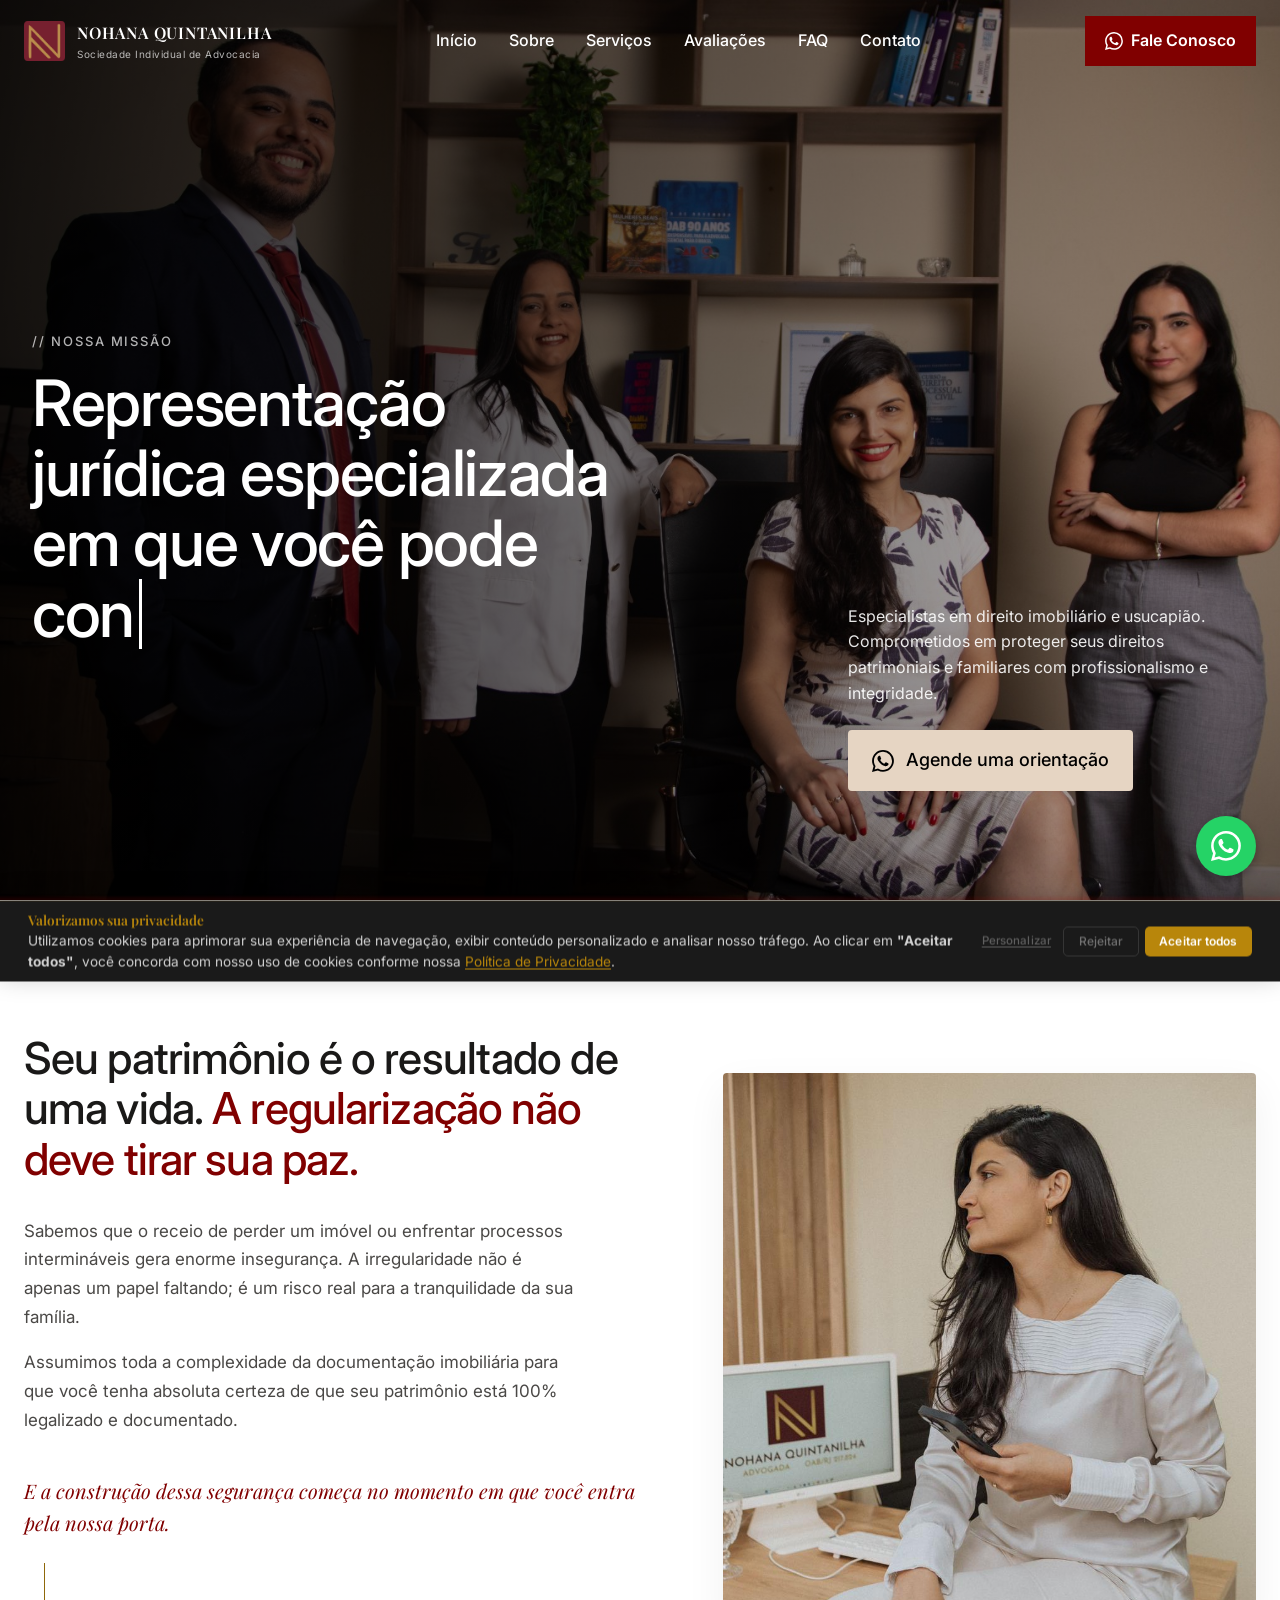
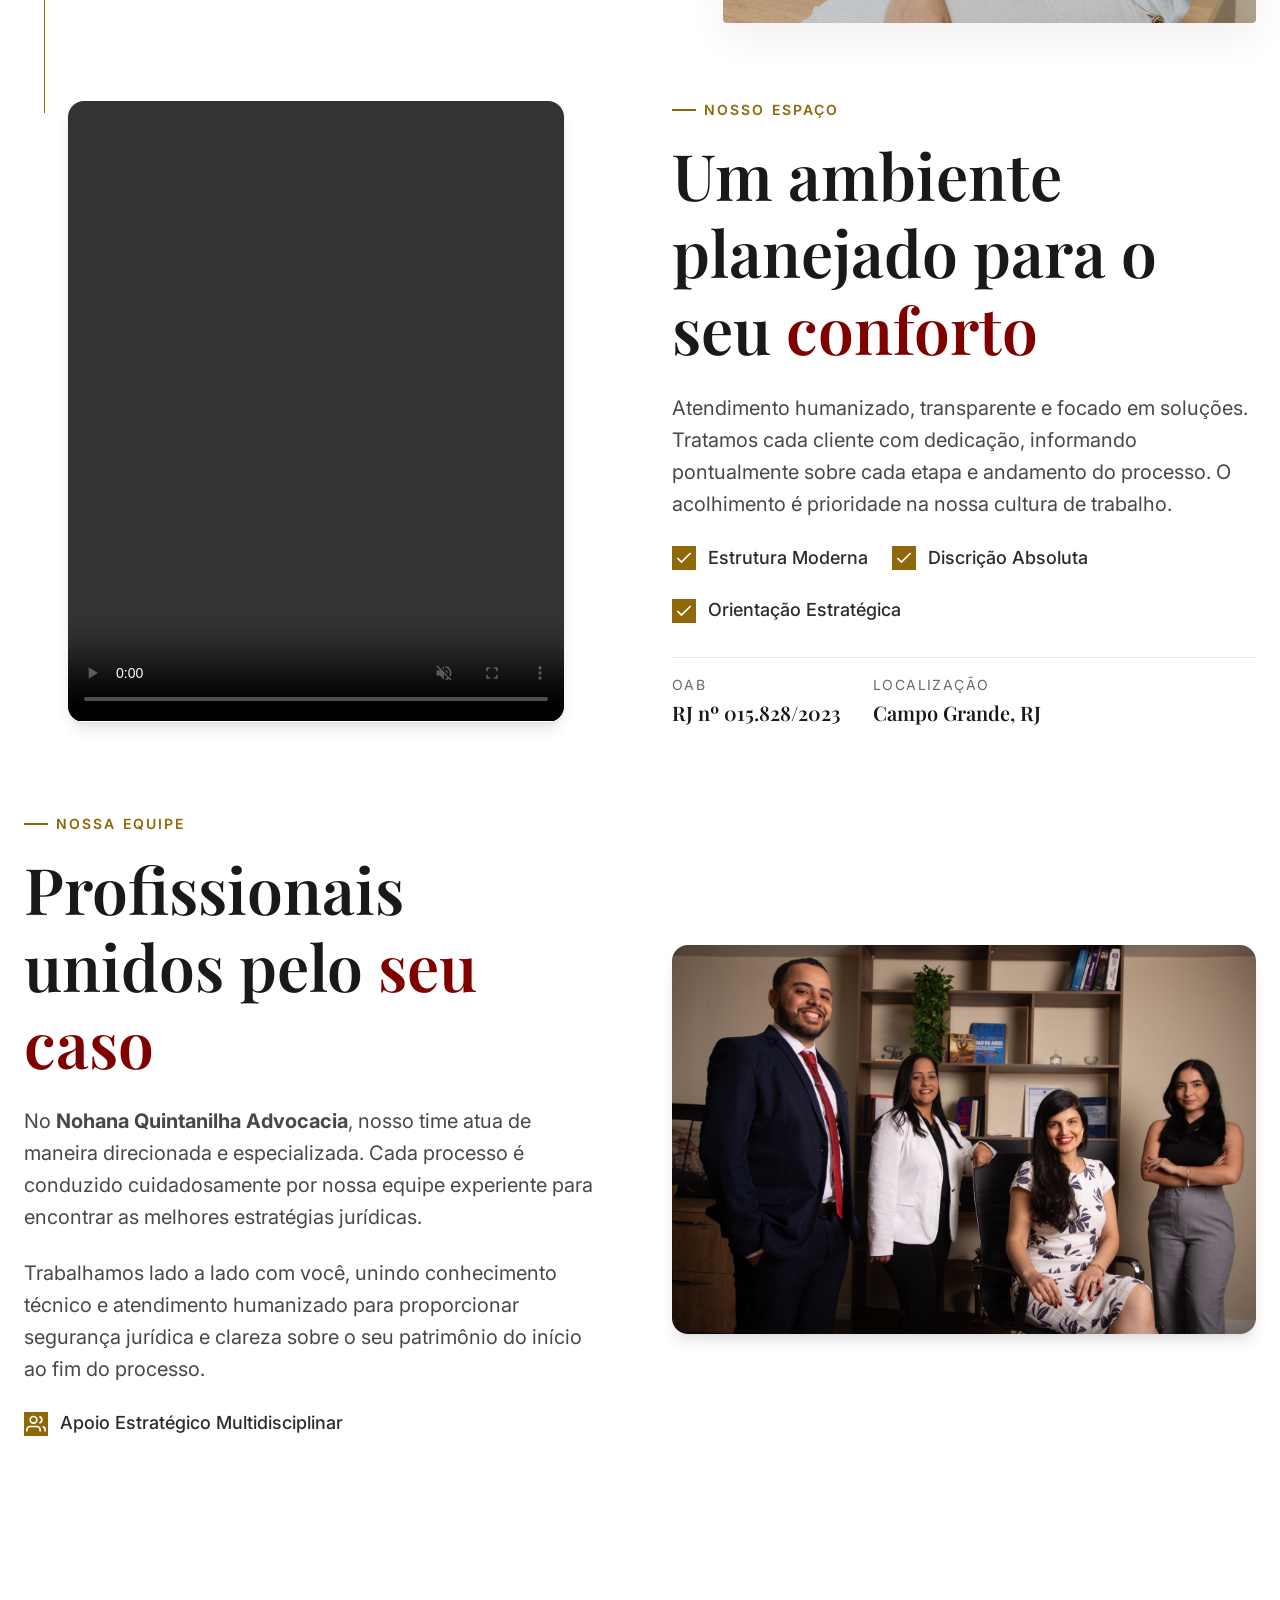
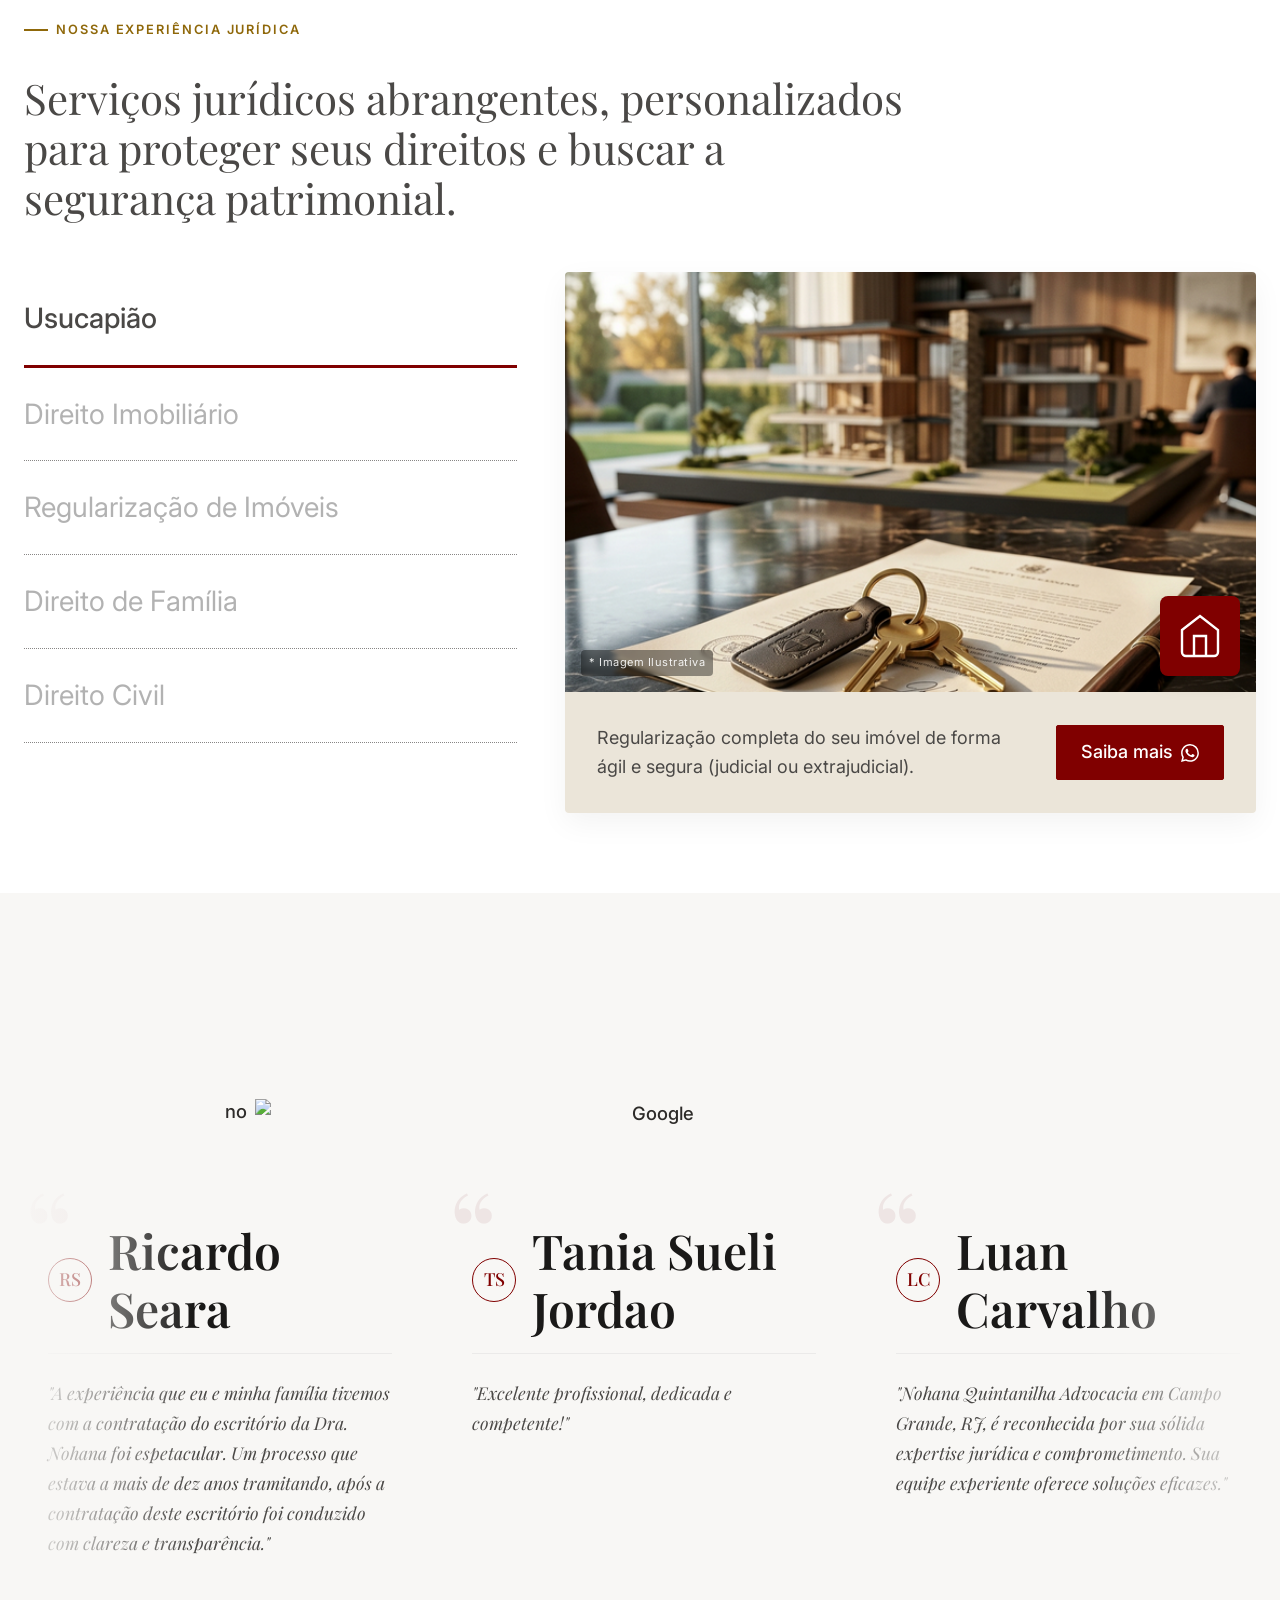
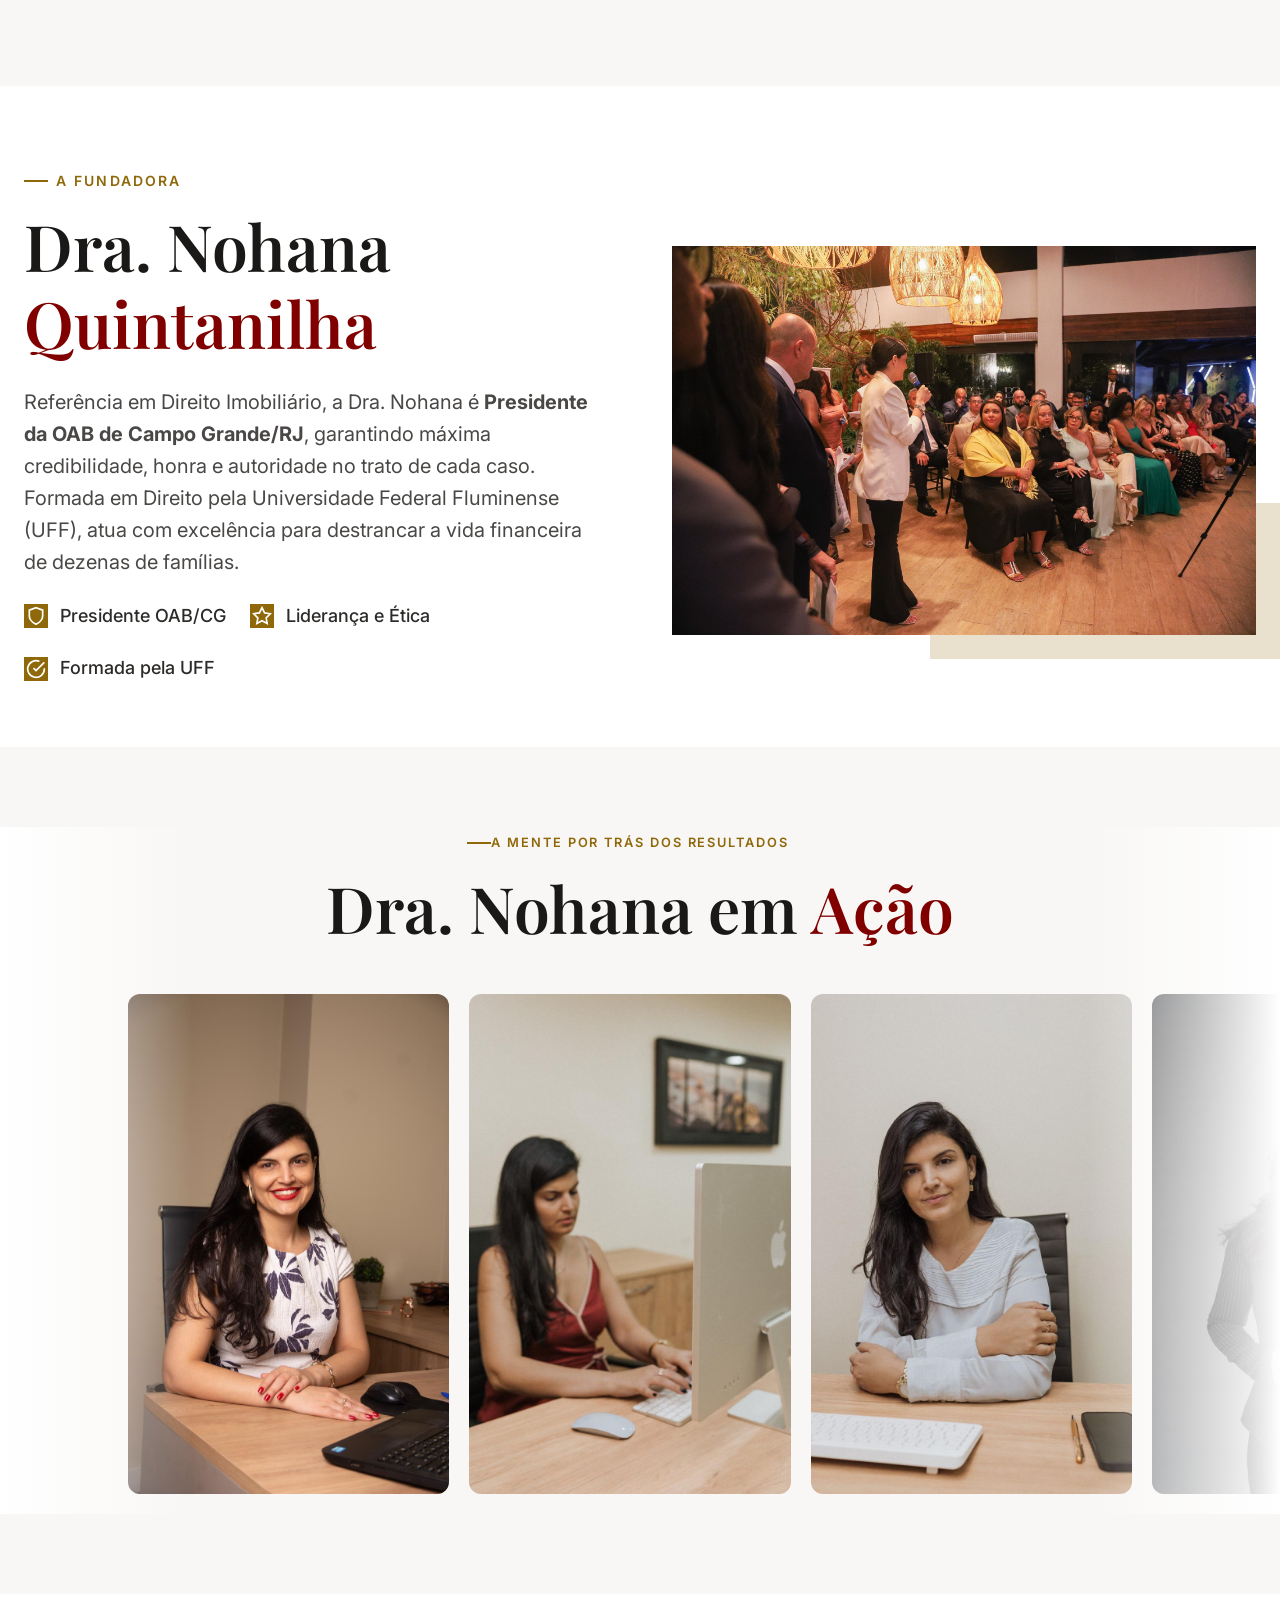
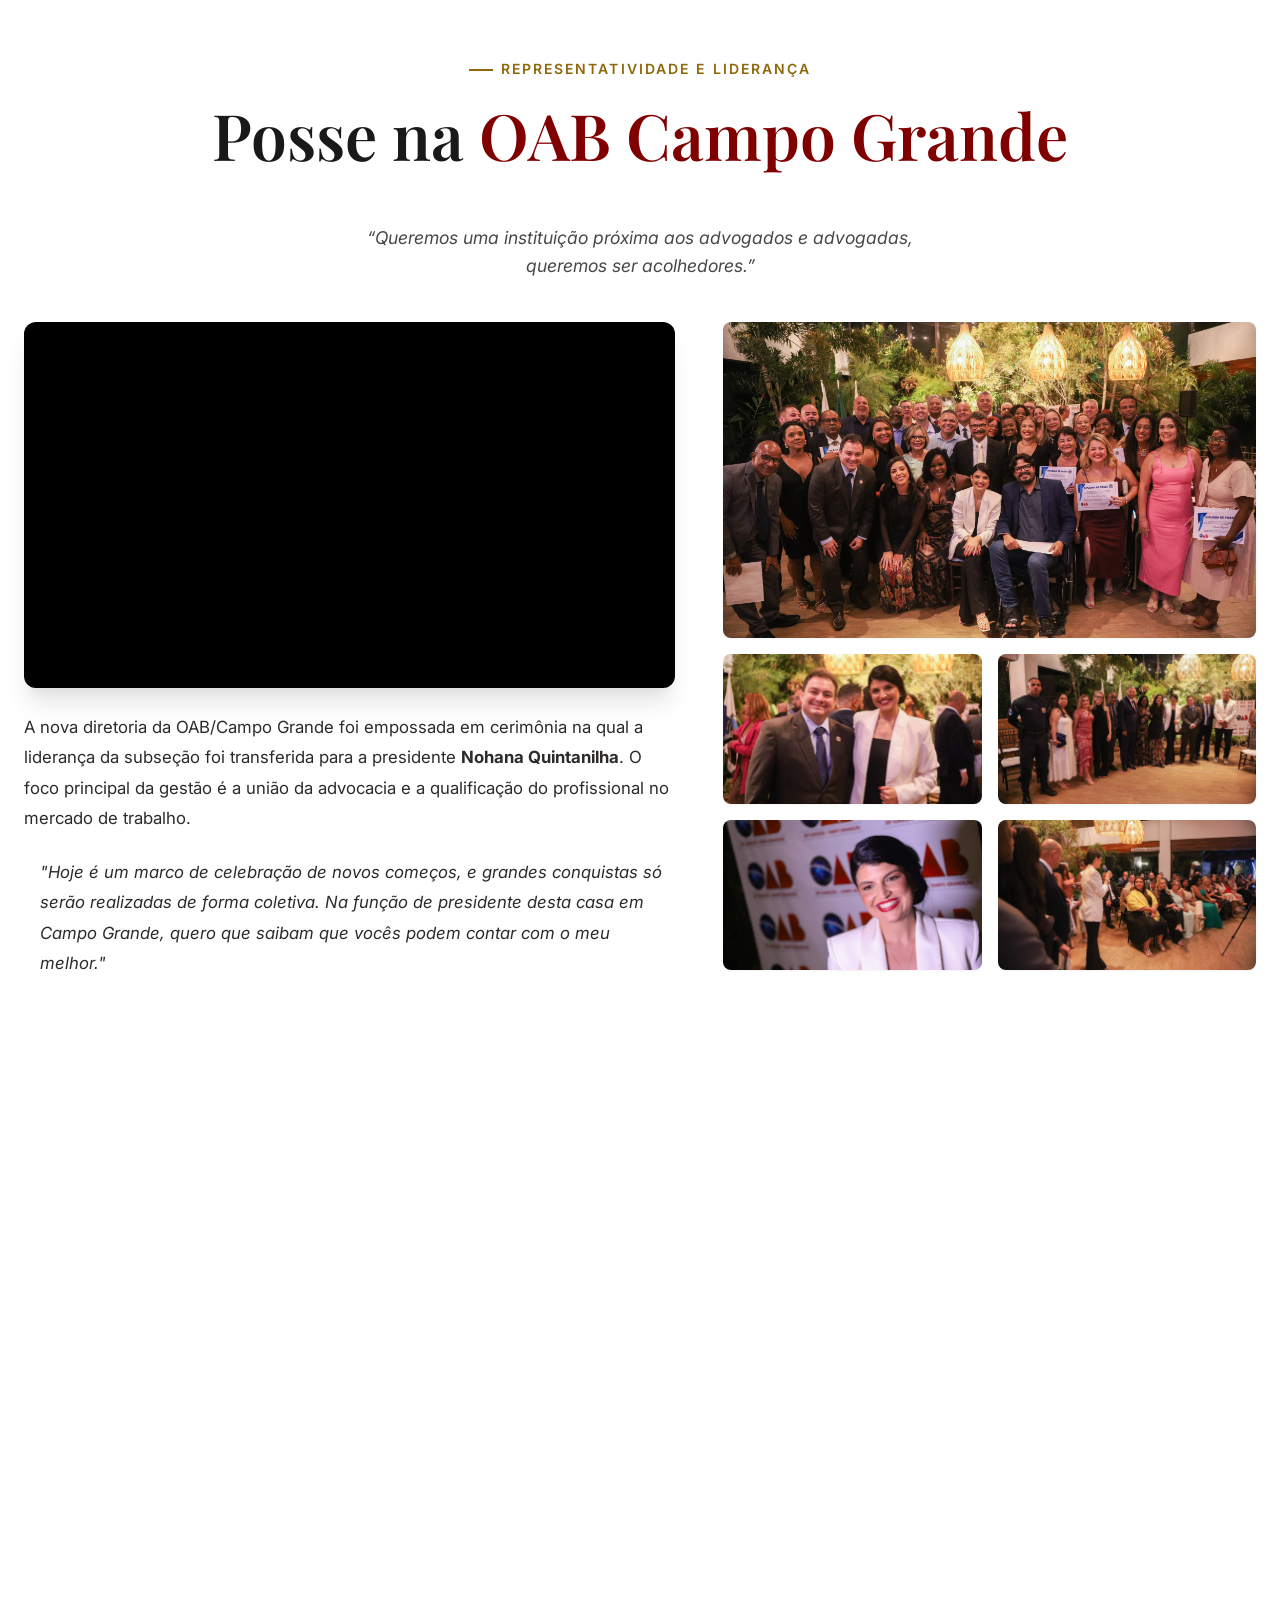
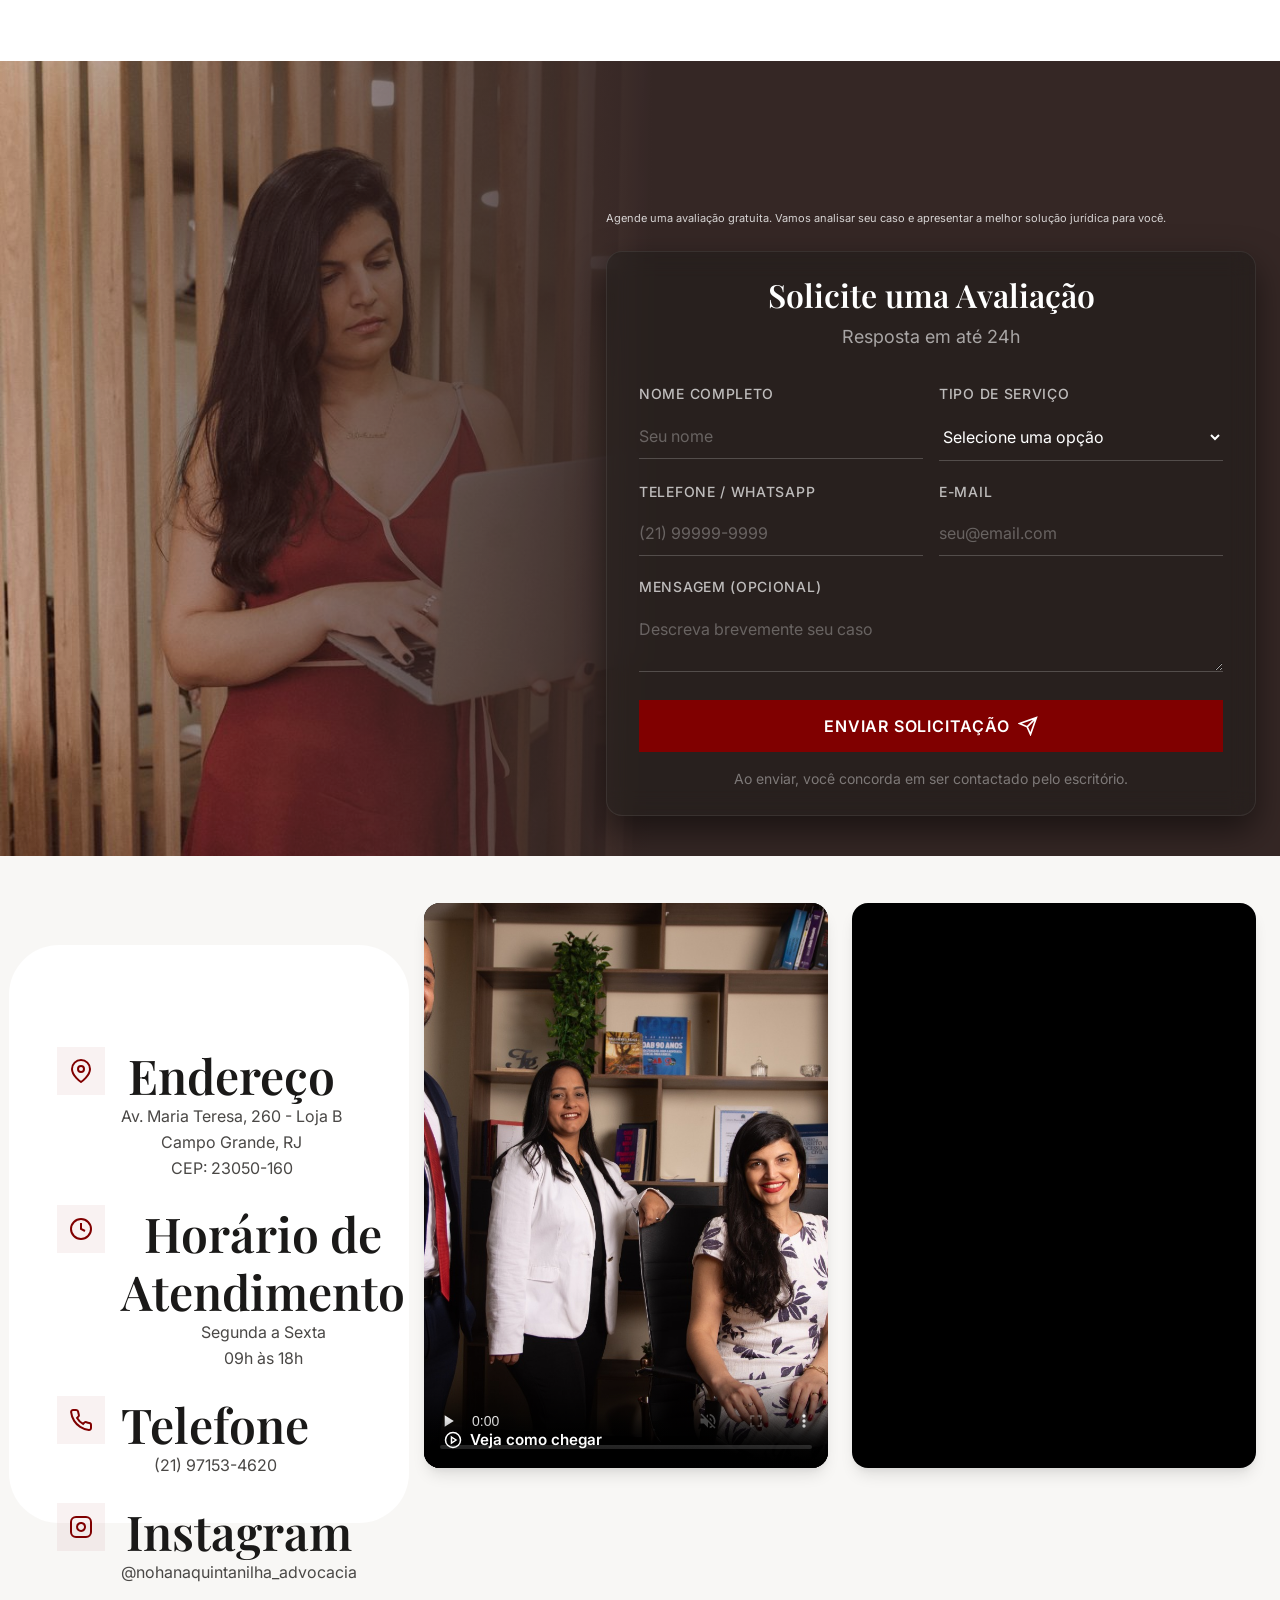
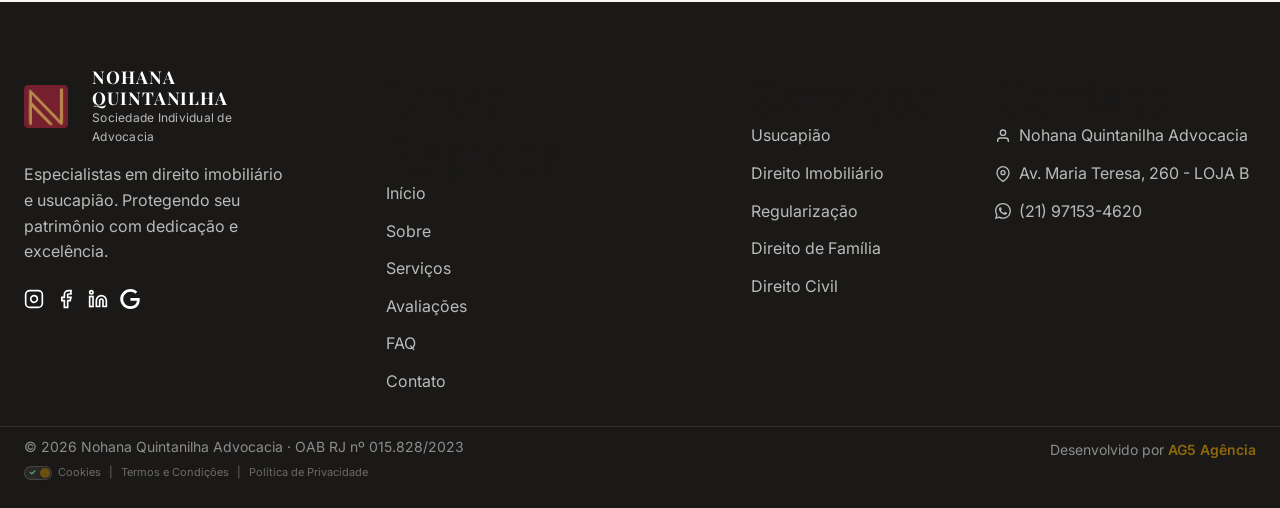
==== index.html @ 50139ea7 "fix: teste" ====
<!DOCTYPE html>
<html lang="pt-BR">

<head>
    <meta charset="UTF-8">
    <meta name="viewport" content="width=device-width, initial-scale=1.0">
    <meta name="description"
        content="Nohana Quintanilha Advocacia - Escritório especializado em direito imobiliário, usucapião e regularização de imóveis em Campo Grande, Rio de Janeiro.">

    <!-- Open Graph / WhatsApp / Social Media -->
    <meta property="og:type" content="website">
    <meta property="og:url" content="https://www.nohanaquintanilha.com.br/">
    <meta property="og:title" content="Direito Imobiliário & Usucapião em Campo Grande - RJ | Nohana Quintanilha Advocacia">
    <meta property="og:description"
        content="Escritório especializado em direito imobiliário, usucapião e regularização de imóveis em Campo Grande, Rio de Janeiro.">
    <!-- ATENÇÃO: O WhatsApp exige URLs absolutas (com https://). Ajuste 'https://www.nohanaquintanilha.com.br/' para o domínio real quando publicar. -->
    <meta property="og:image"
        content="https://www.nohanaquintanilha.com.br/Videos%20como%20chegar%20no%20escritorio%20e%20imagens%20no%20escritorio%20e%20equipe/hero-equipe.jpeg">
    <meta property="og:image:secure_url"
        content="https://www.nohanaquintanilha.com.br/Videos%20como%20chegar%20no%20escritorio%20e%20imagens%20no%20escritorio%20e%20equipe/hero-equipe.jpeg">
    <meta property="og:image:width" content="1200">
    <meta property="og:image:height" content="630">
    <meta property="og:image:type" content="image/jpeg">
    <meta property="og:site_name" content="Nohana Quintanilha Advocacia">

    <!-- Twitter Cards -->
    <meta name="twitter:card" content="summary_large_image">
    <meta name="twitter:title" content="Direito Imobiliário & Usucapião em Campo Grande - RJ | Nohana Quintanilha Advocacia">
    <meta name="twitter:description" content="Escritório especializado em direito imobiliário, usucapião e regularização de imóveis em Campo Grande, Rio de Janeiro.">
    <meta name="twitter:image" content="https://www.nohanaquintanilha.com.br/Videos%20como%20chegar%20no%20escritorio%20e%20imagens%20no%20escritorio%20e%20equipe/hero-equipe.jpeg">

    <!-- Canonical Tag -->
    <link rel="canonical" href="https://www.nohanaquintanilha.com.br/">

    <!-- Geo Tags (Local SEO) -->
    <meta name="geo.region" content="BR-RJ">
    <meta name="geo.placename" content="Campo Grande, Rio de Janeiro">
    <meta name="geo.position" content="-22.906551;-43.568550">
    <meta name="ICBM" content="-22.906551, -43.568550">

    <title>Direito Imobiliário & Usucapião em Campo Grande - RJ | Nohana Quintanilha Advocacia</title>
    <link rel="icon" type="image/x-icon" href="logos+favicon/icon-empresa-favicon.ico">
    <link rel="apple-touch-icon" href="logos+favicon/icon-empresa-favicon.ico">
    
    <!-- Otimização CSS -->
    <link rel="preload" href="cookie-banner.css" as="style">
    <link rel="stylesheet" href="cookie-banner.css" media="print" onload="this.media='all'">
    <noscript><link rel="stylesheet" href="cookie-banner.css"></noscript>
    
    <!-- CSS Principal (Carregamento Síncrono para evitar FOUC) -->
    <link rel="stylesheet" href="style.css">

    <!-- Preloads Críticos -->
    <link rel="preload" href="Videos como chegar no escritorio e imagens no escritorio e equipe/hero-equipe.jpeg" as="image" media="(min-width: 769px)">
    <link rel="preload" href="Imagens da Doutora Nohana/hero-mobile.jpeg" as="image" media="(max-width: 768px)">
    
    <!-- Google Fonts -->
    <link rel="preconnect" href="https://fonts.googleapis.com">
    <link rel="preconnect" href="https://fonts.gstatic.com" crossorigin>
    <link
        href="https://fonts.googleapis.com/css2?family=Inter:wght@300;400;500;600;700&family=Playfair+Display:ital,wght@0,400;0,500;0,600;0,700;1,400;1,500&display=swap"
        rel="stylesheet">
</head>

<body>
    <!-- Navegação -->
    <nav class="navbar" id="navbar">
        <div class="nav-container">
            <a href="#" class="logo" style="display: flex; align-items: center; text-decoration: none;">
                <picture>
                    <source media="(max-width: 768px)" srcset="logos+favicon/img-empresa-mobile.webp">
                    <img src="logos+favicon/img-empresa-desktop.webp" alt="Nohana Quintanilha Advocacia" width="200" height="40"
                        style="height: 40px; width: auto; object-fit: contain;">
                </picture>
                <div class="logo-text">
                    <span class="logo-name">NOHANA QUINTANILHA</span>
                    <span class="logo-sub">Sociedade Individual de Advocacia</span>
                </div>
            </a>

            <ul class="nav-menu" id="navMenu">
                <li class="mobile-nav-item mobile-nav-logo">
                    <div style="display: flex; justify-content: space-between; align-items: center; width: 100%; border-bottom: 1px solid var(--off-white); padding-bottom: var(--space-4); margin-bottom: var(--space-4);">
                        <a href="#" class="logo" style="display: flex; align-items: center; text-decoration: none;">
                            <picture>
                                <img src="logos+favicon/img-empresa-mobile.webp" alt="Nohana Quintanilha Advocacia" width="160" height="44"
                                    style="height: 44px; width: auto; object-fit: contain;">
                            </picture>
                            <div class="logo-text" style="margin-left: 8px;">
                                <span class="logo-name" style="color: var(--primary-bordo)">NOHANA QUINTANILHA</span>
                            </div>
                        </a>
                        <button id="closeMobileMenu" style="background: none; border: none; font-size: 28px; cursor: pointer; color: var(--primary-bordo); padding: 5px; line-height: 1;" aria-label="Fechar Menu">&times;</button>
                    </div>
                </li>
                <li><a href="#inicio" class="nav-link">Início</a></li>
                <li><a href="#sobre" class="nav-link">Sobre</a></li>
                <li><a href="#servicos" class="nav-link">Serviços</a></li>
                <li><a href="#avaliacoes" class="nav-link">Avaliações</a></li>
                <li><a href="#faq" class="nav-link">FAQ</a></li>
                <li><a href="#contato" class="nav-link">Contato</a></li>
                <li class="mobile-nav-item mobile-nav-cta">
                    <a href="https://wa.me/5521971534620?text=Ol%C3%A1%2C%20vim%20atrav%C3%A9s%20do%20site%20e%20gostaria%20de%20uma%20informa%C3%A7%C3%A3o." class="nav-cta" target="_blank"
                        style="margin-top: var(--space-6); display: flex; width: 100%; justify-content: center; gap: 8px;">
                        <svg xmlns="http://www.w3.org/2000/svg" width="18" height="18" viewBox="0 0 16 16" fill="currentColor">
                                    <path d="M13.601 2.326A7.85 7.85 0 0 0 7.994 0C3.627 0 .068 3.558.064 7.926c0 1.399.366 2.76 1.057 3.965L0 16l4.204-1.102a7.9 7.9 0 0 0 3.79.965h.004c4.368 0 7.926-3.558 7.93-7.93A7.9 7.9 0 0 0 13.6 2.326zM7.994 14.521a6.6 6.6 0 0 1-3.356-.92l-.24-.144-2.494.654.666-2.433-.156-.251a6.56 6.56 0 0 1-1.007-3.505c0-3.626 2.957-6.584 6.591-6.584a6.56 6.56 0 0 1 4.66 1.931 6.56 6.56 0 0 1 1.928 4.66c-.004 3.639-2.961 6.592-6.592 6.592m3.615-4.934c-.197-.099-1.17-.578-1.353-.646-.182-.065-.315-.099-.445.099-.133.197-.513.646-.627.775-.114.133-.232.148-.43.05-.197-.1-.836-.308-1.592-.985-.59-.525-.985-1.175-1.103-1.372-.114-.198-.011-.304.088-.403.087-.088.197-.232.296-.346.1-.114.133-.198.198-.33.065-.134.034-.248-.015-.347-.05-.099-.445-1.076-.612-1.47-.16-.389-.323-.335-.445-.34-.114-.007-.247-.007-.38-.007a.73.73 0 0 0-.529.247c-.182.198-.691.677-.691 1.654s.71 1.916.81 2.049c.098.133 1.394 2.132 3.383 2.992.47.205.84.326 1.129.418.475.152.904.129 1.246.08.38-.058 1.171-.48 1.338-.943.164-.464.164-.86.114-.943-.049-.084-.182-.133-.38-.232"/>
                                </svg>
                        Fale Conosco
                    </a>
                </li>
            </ul>

            <a href="https://wa.me/5521971534620?text=Ol%C3%A1%2C%20vim%20atrav%C3%A9s%20do%20site%20e%20gostaria%20de%20uma%20informa%C3%A7%C3%A3o." class="nav-cta" target="_blank" style="gap: 8px;">
                <svg xmlns="http://www.w3.org/2000/svg" width="18" height="18" viewBox="0 0 16 16" fill="currentColor">
                                    <path d="M13.601 2.326A7.85 7.85 0 0 0 7.994 0C3.627 0 .068 3.558.064 7.926c0 1.399.366 2.76 1.057 3.965L0 16l4.204-1.102a7.9 7.9 0 0 0 3.79.965h.004c4.368 0 7.926-3.558 7.93-7.93A7.9 7.9 0 0 0 13.6 2.326zM7.994 14.521a6.6 6.6 0 0 1-3.356-.92l-.24-.144-2.494.654.666-2.433-.156-.251a6.56 6.56 0 0 1-1.007-3.505c0-3.626 2.957-6.584 6.591-6.584a6.56 6.56 0 0 1 4.66 1.931 6.56 6.56 0 0 1 1.928 4.66c-.004 3.639-2.961 6.592-6.592 6.592m3.615-4.934c-.197-.099-1.17-.578-1.353-.646-.182-.065-.315-.099-.445.099-.133.197-.513.646-.627.775-.114.133-.232.148-.43.05-.197-.1-.836-.308-1.592-.985-.59-.525-.985-1.175-1.103-1.372-.114-.198-.011-.304.088-.403.087-.088.197-.232.296-.346.1-.114.133-.198.198-.33.065-.134.034-.248-.015-.347-.05-.099-.445-1.076-.612-1.47-.16-.389-.323-.335-.445-.34-.114-.007-.247-.007-.38-.007a.73.73 0 0 0-.529.247c-.182.198-.691.677-.691 1.654s.71 1.916.81 2.049c.098.133 1.394 2.132 3.383 2.992.47.205.84.326 1.129.418.475.152.904.129 1.246.08.38-.058 1.171-.48 1.338-.943.164-.464.164-.86.114-.943-.049-.084-.182-.133-.38-.232"/>
                                </svg>
                Fale Conosco
            </a>

            <button class="menu-toggle" id="menuToggle" aria-label="Menu">
                <span></span>
                <span></span>
                <span></span>
            </button>
        </div>
    </nav>

    <!-- Hero Section (Premium Layout) -->
    <section class="premium-hero" id="inicio">
        <div class="hero-bg-image">
            <style>
                .hero-img-mob {
                    display: none;
                }

                @media (max-width: 768px) {
                    .hero-img-desk {
                        display: none !important;
                    }

                    .hero-img-mob {
                        display: block !important;
                        width: 100%;
                        height: 100%;
                        object-fit: cover;
                        object-position: center top;
                    }
                }
            </style>
            <img class="hero-img-desk" width="1920" height="1080"
                src="Videos como chegar no escritorio e imagens no escritorio e equipe/hero-equipe.jpeg"
                alt="Equipe Nohana Quintanilha Advocacia" fetchpriority="high">
            <img class="hero-img-mob" width="1080" height="1920" src="Imagens da Doutora Nohana/hero-mobile.jpeg"
                alt="Nohana Quintanilha Advocacia" fetchpriority="high">
            <div class="hero-gradient-overlay"></div>
        </div>

        <div class="hero-content-premium">
            <div class="hero-left-col">
                <span class="premium-tag">// Nossa Missão</span>
                <h1 class="premium-title" id="typewriter-title">
                    Representação<br>
                    jurídica especializada<br>
                    em que você pode<br>
                    confiar.
                </h1>
            </div>

            <div class="hero-right-col">
                <p class="premium-description">
                    Especialistas em direito imobiliário e usucapião. Comprometidos em proteger seus direitos
                    patrimoniais e familiares com profissionalismo e integridade.
                </p>
                <a href="https://wa.me/5521971534620?text=Ol%C3%A1%2C%20vim%20atrav%C3%A9s%20do%20site%20e%20gostaria%20de%20uma%20informa%C3%A7%C3%A3o." target="_blank" rel="noopener noreferrer" class="premium-btn" style="gap: 12px; font-weight: 500;">
                    <svg xmlns="http://www.w3.org/2000/svg" width="22" height="22" viewBox="0 0 16 16" fill="currentColor">
                                    <path d="M13.601 2.326A7.85 7.85 0 0 0 7.994 0C3.627 0 .068 3.558.064 7.926c0 1.399.366 2.76 1.057 3.965L0 16l4.204-1.102a7.9 7.9 0 0 0 3.79.965h.004c4.368 0 7.926-3.558 7.93-7.93A7.9 7.9 0 0 0 13.6 2.326zM7.994 14.521a6.6 6.6 0 0 1-3.356-.92l-.24-.144-2.494.654.666-2.433-.156-.251a6.56 6.56 0 0 1-1.007-3.505c0-3.626 2.957-6.584 6.591-6.584a6.56 6.56 0 0 1 4.66 1.931 6.56 6.56 0 0 1 1.928 4.66c-.004 3.639-2.961 6.592-6.592 6.592m3.615-4.934c-.197-.099-1.17-.578-1.353-.646-.182-.065-.315-.099-.445.099-.133.197-.513.646-.627.775-.114.133-.232.148-.43.05-.197-.1-.836-.308-1.592-.985-.59-.525-.985-1.175-1.103-1.372-.114-.198-.011-.304.088-.403.087-.088.197-.232.296-.346.1-.114.133-.198.198-.33.065-.134.034-.248-.015-.347-.05-.099-.445-1.076-.612-1.47-.16-.389-.323-.335-.445-.34-.114-.007-.247-.007-.38-.007a.73.73 0 0 0-.529.247c-.182.198-.691.677-.691 1.654s.71 1.916.81 2.049c.098.133 1.394 2.132 3.383 2.992.47.205.84.326 1.129.418.475.152.904.129 1.246.08.38-.058 1.171-.48 1.338-.943.164-.464.164-.86.114-.943-.049-.084-.182-.133-.38-.232"/>
                                </svg>
                    <span>Agende uma orientação</span>
                </a>
            </div>
        </div>
    </section>

    <!-- Marquee Section -->
    <section class="marquee-section">
        <div class="marquee-container">
            <div class="marquee-track">
                <span class="marquee-item">NOHANA QUINTANILHA</span>
                <span class="marquee-separator">◆</span>
                <span class="marquee-item">ADVOCACIA</span>
                <span class="marquee-separator">◆</span>
                <span class="marquee-item">DIREITO IMOBILIÁRIO</span>
                <span class="marquee-separator">◆</span>
                <span class="marquee-item">USUCAPIÃO</span>
                <span class="marquee-separator">◆</span>
                <span class="marquee-item">REGULARIZAÇÃO</span>
                <span class="marquee-separator">◆</span>
                <span class="marquee-item">CAMPO GRANDE - RJ</span>
                <span class="marquee-separator">◆</span>
                <span class="marquee-item">NOHANA QUINTANILHA</span>
                <span class="marquee-separator">◆</span>
                <span class="marquee-item">ADVOCACIA</span>
                <span class="marquee-separator">◆</span>
                <span class="marquee-item">DIREITO IMOBILIÁRIO</span>
                <span class="marquee-separator">◆</span>
                <span class="marquee-item">USUCAPIÃO</span>
                <span class="marquee-separator">◆</span>
                <span class="marquee-item">REGULARIZAÇÃO</span>
                <span class="marquee-separator">◆</span>
                <span class="marquee-item">CAMPO GRANDE - RJ</span>
                <span class="marquee-separator">◆</span>
            </div>
        </div>
    </section>

    <!-- Dor e Solução Section (Transição Minimalista) -->
    <section class="pain-transition" id="sobre">
        <div class="section-container">
            <div class="pt-grid">
                <div class="pt-text">
                    <h2 class="pt-title">
                        Seu patrimônio é o resultado de uma vida. <span class="highlight-bordo">A regularização não deve
                            tirar sua paz.</span>
                    </h2>
                    <img width="800" height="800" src="Imagens da Doutora Nohana/resolucao-mobile.jpeg" alt="Resolução"
                        class=" mobile-only-img-1"
                        style="width: 100%; border-radius: var(--radius-lg); margin-bottom: var(--space-6); box-shadow: var(--shadow-md);"
                        loading="lazy">
                    <div class="pt-description">
                        <p>Sabemos que o receio de perder um imóvel ou enfrentar processos intermináveis gera enorme
                            insegurança. A irregularidade não é apenas um papel faltando; é um risco real para a
                            tranquilidade da sua família.</p>
                        <p>Assumimos toda a complexidade da documentação imobiliária para que você tenha absoluta
                            certeza de que seu patrimônio está 100% legalizado e documentado.</p>
                    </div>
                    <div class="pt-lead-in">
                        <p>E a construção dessa segurança começa no momento em que você entra pela nossa porta.</p>
                        <div class="pt-line"></div>
                    </div>
                </div>

                <div class="pt-image-group">
                    <img width="800" height="800" src="Imagens da Doutora Nohana/resolucao-mobile.jpeg"
                        alt="Atendimento Especializado Nohana Quintanilha" class="pt-img-main" loading="lazy">
                </div>
            </div>
        </div>
    </section>

    <!-- Equipe Section & Escritório (Com Vídeo) -->
    <section class="team office-section" style="padding-top: var(--space-8);">
        <div class="section-container">
            <div class="team-content" style="flex-direction: row-reverse;">
                <div class="team-image office-video">
                    <div class="image-wrapper"
                        style="border-radius: var(--radius-xl); overflow: hidden; aspect-ratio: 4/5; box-shadow: var(--shadow-lg); width: 85%; margin: 0 auto;">
                        <video controls autoplay loop muted playsinline aria-label="Vídeo do interior do escritório"
                            style="width: 100%; height: 100%; object-fit: cover;">
                            <source
                                src="Videos como chegar no escritorio e imagens no escritorio e equipe/nosso-escritorio.mp4"
                                type="video/mp4">
                            <img width="800" height="800" src="Videos como chegar no escritorio e imagens no escritorio e equipe/hero-equipe.jpeg"
                                alt="Equipe Nohana Quintanilha Advocacia">
                            <track kind="captions" src="legendas.vtt" srclang="pt-br" label="Português" default>
</video>
                        <div class="image-accent"></div>
                    </div>
                </div>

                <div class="team-text">
                    <span class="section-tag">Nosso Espaço</span>
                    <h2 class="section-title">Um ambiente planejado para o seu <span class="highlight">conforto</span>
                    </h2>

                    <div class="mobile-only-img-1"
                        style="border-radius: var(--radius-xl); overflow: hidden; aspect-ratio: 4/5; box-shadow: var(--shadow-lg); width: 100%; margin: var(--space-6) 0;">
                        <video controls autoplay loop muted playsinline aria-label="Vídeo do interior do escritório"
                            style="width: 100%; height: 100%; object-fit: cover;">
                            <source
                                src="Videos como chegar no escritorio e imagens no escritorio e equipe/nosso-escritorio.mp4"
                                type="video/mp4">
                            <img width="800" height="800" src="Videos como chegar no escritorio e imagens no escritorio e equipe/hero-equipe.jpeg"
                                alt="Equipe Nohana Quintanilha Advocacia">
                            <track kind="captions" src="legendas.vtt" srclang="pt-br" label="Português" default>
</video>
                    </div>

                    <p class="team-description">
                        Atendimento humanizado, transparente e focado em soluções. Tratamos cada cliente com dedicação,
                        informando pontualmente sobre cada etapa e andamento do processo. O acolhimento é prioridade na
                        nossa cultura de trabalho.
                    </p>

                    <div class="team-values">
                        <div class="value">
                            <div class="value-icon">
                                <svg width="20" height="20" viewBox="0 0 24 24" fill="none" stroke="currentColor"
                                    stroke-width="2">
                                    <polyline points="20 6 9 17 4 12" />
                                </svg>
                            </div>
                            <span>Estrutura Moderna</span>
                        </div>
                        <div class="value">
                            <div class="value-icon">
                                <svg width="20" height="20" viewBox="0 0 24 24" fill="none" stroke="currentColor"
                                    stroke-width="2">
                                    <polyline points="20 6 9 17 4 12" />
                                </svg>
                            </div>
                            <span>Discrição Absoluta</span>
                        </div>
                        <div class="value">
                            <div class="value-icon">
                                <svg width="20" height="20" viewBox="0 0 24 24" fill="none" stroke="currentColor"
                                    stroke-width="2">
                                    <polyline points="20 6 9 17 4 12" />
                                </svg>
                            </div>
                            <span>Orientação Estratégica</span>
                        </div>
                    </div>

                    <div class="team-info">
                        <div class="info-item">
                            <span class="info-label">OAB</span>
                            <span class="info-value">RJ nº 015.828/2023</span>
                        </div>
                        <div class="info-item">
                            <span class="info-label">Localização</span>
                            <span class="info-value">Campo Grande, RJ</span>
                        </div>
                    </div>
                </div>
            </div>

            <div class="team-content" style="margin-top: var(--space-20);">
                <div class="team-text">
                    <span class="section-tag">Nossa Equipe</span>
                    <h2 class="section-title">Profissionais unidos pelo <span class="highlight">seu caso</span></h2>

                    <div class="mobile-only-img-1"
                        style="border-radius: var(--radius-xl); overflow: hidden; box-shadow: var(--shadow-lg); margin: var(--space-6) 0;">
                        <img width="800" height="800" src="Videos como chegar no escritorio e imagens no escritorio e equipe/hero-equipe.jpeg"
                            alt="Equipe Nohana Quintanilha Advocacia"
                            style="width: 100%; height: auto; object-fit: cover;">
                    </div>

                    <p class="team-description">
                        No <strong>Nohana Quintanilha Advocacia</strong>, nosso time atua de maneira direcionada e
                        especializada. Cada processo é conduzido cuidadosamente por nossa equipe experiente para
                        encontrar as melhores estratégias jurídicas.
                    </p>
                    <p class="team-description">
                        Trabalhamos lado a lado com você, unindo conhecimento técnico e atendimento humanizado para
                        proporcionar segurança jurídica e clareza sobre o seu patrimônio do início ao fim do processo.
                    </p>

                    <div class="team-values">
                        <div class="value">
                            <div class="value-icon">
                                <svg width="20" height="20" viewBox="0 0 24 24" fill="none" stroke="currentColor"
                                    stroke-width="2">
                                    <path d="M17 21v-2a4 4 0 0 0-4-4H5a4 4 0 0 0-4 4v2" />
                                    <circle cx="9" cy="7" r="4" />
                                    <path d="M23 21v-2a4 4 0 0 0-3-3.87" />
                                    <path d="M16 3.13a4 4 0 0 1 0 7.75" />
                                </svg>
                            </div>
                            <span>Apoio Estratégico Multidisciplinar</span>
                        </div>
                    </div>
                </div>

                <div class="team-image">
                    <div class="image-wrapper"
                        style="border-radius: var(--radius-xl); overflow: hidden; box-shadow: var(--shadow-lg);">
                        <img width="800" height="800" src="Videos como chegar no escritorio e imagens no escritorio e equipe/hero-equipe.jpeg"
                            alt="Equipe Nohana Quintanilha Advocacia"
                            style="width: 100%; height: auto; object-fit: cover;">
                        <div class="image-accent"></div>
                    </div>
                </div>
            </div>
        </div>
    </section>

    <!-- Serviços Section (Premium Model) -->
    <section class="services-premium" id="servicos">
        <div class="section-container">
            <div class="sp-header">
                <span class="section-tag"
                    style="letter-spacing: 0.15em; font-size: 0.8rem; text-transform: uppercase;">Nossa experiência
                    jurídica</span>
                <h2 class="sp-title">
                    <span class="text-bordo">Serviços jurídicos abrangentes,</span>
                    personalizados para proteger seus direitos e buscar a segurança patrimonial.
                </h2>
            </div>

            <div class="sp-grid">
                <!-- Left: Tab Links -->
                <div class="sp-tabs">
                    <div class="sp-tab-link active border-red" onclick="openServiceTab(event, 'tab-usucapiao')">
                        Usucapião
                    </div>
                    <div class="sp-tab-link border-red" onclick="openServiceTab(event, 'tab-imobiliario')">
                        Direito Imobiliário
                    </div>
                    <div class="sp-tab-link border-red" onclick="openServiceTab(event, 'tab-regularizacao')">
                        Regularização de Imóveis
                    </div>
                    <div class="sp-tab-link border-red" onclick="openServiceTab(event, 'tab-familia')">
                        Direito de Família
                    </div>
                    <div class="sp-tab-link border-red" onclick="openServiceTab(event, 'tab-civil')">
                        Direito Civil
                    </div>
                </div>

                <!-- Right: Tab Content -->
                <div class="sp-content-wrapper">
                    <!-- Tab 1 -->
                    <div id="tab-usucapiao" class="sp-tab-content active">
                        <div class="sp-image-box">
                            <div class="sp-img-container">
                                <img width="800" height="800" src="Imagens de Servicos/1-usucapiao.png" alt="Usucapião Ilustração"
                                    class="sp-image" loading="lazy">
                                <span class="sp-img-tag">* Imagem Ilustrativa</span>
                                <div class="sp-icon-overlay">
                                    <svg width="48" height="48" viewBox="0 0 24 24" fill="none" stroke="currentColor"
                                        stroke-width="1.2">
                                        <path d="M3 9l9-7 9 7v11a2 2 0 0 1-2 2H5a2 2 0 0 1-2-2z"></path>
                                        <polyline points="9 22 9 12 15 12 15 22"></polyline>
                                    </svg>
                                </div>
                            </div>
                            <div class="sp-desc">
                                <p>Regularização completa do seu imóvel de forma ágil e segura (judicial ou
                                    extrajudicial).</p>
                                <a href="https://wa.me/5521971534620?text=Ol%C3%A1%2C%20vim%20atrav%C3%A9s%20do%20site%20e%20gostaria%20de%20saber%20sobre%20Usucapi%C3%A3o." target="_blank" rel="noopener noreferrer" aria-label="Saiba mais sobre Usucapião via WhatsApp" class="sp-btn-whatsapp">Saiba mais
                                    <svg xmlns="http://www.w3.org/2000/svg" width="18" height="18" viewBox="0 0 16 16" fill="currentColor" aria-hidden="true">
                                    <path d="M13.601 2.326A7.85 7.85 0 0 0 7.994 0C3.627 0 .068 3.558.064 7.926c0 1.399.366 2.76 1.057 3.965L0 16l4.204-1.102a7.9 7.9 0 0 0 3.79.965h.004c4.368 0 7.926-3.558 7.93-7.93A7.9 7.9 0 0 0 13.6 2.326zM7.994 14.521a6.6 6.6 0 0 1-3.356-.92l-.24-.144-2.494.654.666-2.433-.156-.251a6.56 6.56 0 0 1-1.007-3.505c0-3.626 2.957-6.584 6.591-6.584a6.56 6.56 0 0 1 4.66 1.931 6.56 6.56 0 0 1 1.928 4.66c-.004 3.639-2.961 6.592-6.592 6.592m3.615-4.934c-.197-.099-1.17-.578-1.353-.646-.182-.065-.315-.099-.445.099-.133.197-.513.646-.627.775-.114.133-.232.148-.43.05-.197-.1-.836-.308-1.592-.985-.59-.525-.985-1.175-1.103-1.372-.114-.198-.011-.304.088-.403.087-.088.197-.232.296-.346.1-.114.133-.198.198-.33.065-.134.034-.248-.015-.347-.05-.099-.445-1.076-.612-1.47-.16-.389-.323-.335-.445-.34-.114-.007-.247-.007-.38-.007a.73.73 0 0 0-.529.247c-.182.198-.691.677-.691 1.654s.71 1.916.81 2.049c.098.133 1.394 2.132 3.383 2.992.47.205.84.326 1.129.418.475.152.904.129 1.246.08.38-.058 1.171-.48 1.338-.943.164-.464.164-.86.114-.943-.049-.084-.182-.133-.38-.232"/>
                                </svg></a>
                            </div>
                        </div>
                    </div>
                    <!-- Tab 2 -->
                    <div id="tab-imobiliario" class="sp-tab-content">
                        <div class="sp-image-box">
                            <div class="sp-img-container">
                                <img width="800" height="800" src="Imagens de Servicos/2-imobiliario.png" alt="Direito Imobiliário"
                                    class="sp-image" loading="lazy">
                                <span class="sp-img-tag">* Imagem Ilustrativa</span>
                                <div class="sp-icon-overlay">
                                    <svg width="48" height="48" viewBox="0 0 24 24" fill="none" stroke="currentColor"
                                        stroke-width="1.2">
                                        <rect x="3" y="3" width="18" height="18" rx="2" ry="2" />
                                        <line x1="3" y1="9" x2="21" y2="9" />
                                        <line x1="9" y1="21" x2="9" y2="9" />
                                    </svg>
                                </div>
                            </div>
                            <div class="sp-desc">
                                <p>Soluções seguras para locação, condomínios e compra e venda.</p>
                                <a href="https://wa.me/5521971534620?text=Ol%C3%A1%2C%20vim%20atrav%C3%A9s%20do%20site%20e%20gostaria%20de%20saber%20sobre%20Direito%20Imobili%C3%A1rio." target="_blank" rel="noopener noreferrer" aria-label="Saiba mais sobre Direito Imobiliário via WhatsApp" class="sp-btn-whatsapp">Saiba mais
                                    <svg xmlns="http://www.w3.org/2000/svg" width="18" height="18" viewBox="0 0 16 16" fill="currentColor" aria-hidden="true">
                                    <path d="M13.601 2.326A7.85 7.85 0 0 0 7.994 0C3.627 0 .068 3.558.064 7.926c0 1.399.366 2.76 1.057 3.965L0 16l4.204-1.102a7.9 7.9 0 0 0 3.79.965h.004c4.368 0 7.926-3.558 7.93-7.93A7.9 7.9 0 0 0 13.6 2.326zM7.994 14.521a6.6 6.6 0 0 1-3.356-.92l-.24-.144-2.494.654.666-2.433-.156-.251a6.56 6.56 0 0 1-1.007-3.505c0-3.626 2.957-6.584 6.591-6.584a6.56 6.56 0 0 1 4.66 1.931 6.56 6.56 0 0 1 1.928 4.66c-.004 3.639-2.961 6.592-6.592 6.592m3.615-4.934c-.197-.099-1.17-.578-1.353-.646-.182-.065-.315-.099-.445.099-.133.197-.513.646-.627.775-.114.133-.232.148-.43.05-.197-.1-.836-.308-1.592-.985-.59-.525-.985-1.175-1.103-1.372-.114-.198-.011-.304.088-.403.087-.088.197-.232.296-.346.1-.114.133-.198.198-.33.065-.134.034-.248-.015-.347-.05-.099-.445-1.076-.612-1.47-.16-.389-.323-.335-.445-.34-.114-.007-.247-.007-.38-.007a.73.73 0 0 0-.529.247c-.182.198-.691.677-.691 1.654s.71 1.916.81 2.049c.098.133 1.394 2.132 3.383 2.992.47.205.84.326 1.129.418.475.152.904.129 1.246.08.38-.058 1.171-.48 1.338-.943.164-.464.164-.86.114-.943-.049-.084-.182-.133-.38-.232"/>
                                </svg></a>
                            </div>
                        </div>
                    </div>
                    <!-- Tab 3 -->
                    <div id="tab-regularizacao" class="sp-tab-content">
                        <div class="sp-image-box">
                            <div class="sp-img-container">
                                <img width="800" height="800" src="Imagens de Servicos/3-regularizacao.png" alt="Regularização de Imóveis"
                                    class="sp-image" loading="lazy">
                                <span class="sp-img-tag">* Imagem Ilustrativa</span>
                                <div class="sp-icon-overlay">
                                    <svg width="48" height="48" viewBox="0 0 24 24" fill="none" stroke="currentColor"
                                        stroke-width="1.2">
                                        <path d="M14 2H6a2 2 0 0 0-2 2v16a2 2 0 0 0 2 2h12a2 2 0 0 0 2-2V8z" />
                                        <polyline points="14 2 14 8 20 8" />
                                        <line x1="16" y1="13" x2="8" y2="13" />
                                        <line x1="16" y1="17" x2="8" y2="17" />
                                        <polyline points="10 9 9 9 8 9" />
                                    </svg>
                                </div>
                            </div>
                            <div class="sp-desc">
                                <p>Emissão de certidões, registros e resolução de pendências em cartórios.</p>
                                <a href="https://wa.me/5521971534620?text=Ol%C3%A1%2C%20vim%20atrav%C3%A9s%20do%20site%20e%20gostaria%20de%20saber%20sobre%20Regulariza%C3%A7%C3%A3o%20de%20Im%C3%B3veis." target="_blank" rel="noopener noreferrer" aria-label="Saiba mais sobre Regularização de Imóveis via WhatsApp" class="sp-btn-whatsapp">Saiba mais
                                    <svg xmlns="http://www.w3.org/2000/svg" width="18" height="18" viewBox="0 0 16 16" fill="currentColor" aria-hidden="true">
                                    <path d="M13.601 2.326A7.85 7.85 0 0 0 7.994 0C3.627 0 .068 3.558.064 7.926c0 1.399.366 2.76 1.057 3.965L0 16l4.204-1.102a7.9 7.9 0 0 0 3.79.965h.004c4.368 0 7.926-3.558 7.93-7.93A7.9 7.9 0 0 0 13.6 2.326zM7.994 14.521a6.6 6.6 0 0 1-3.356-.92l-.24-.144-2.494.654.666-2.433-.156-.251a6.56 6.56 0 0 1-1.007-3.505c0-3.626 2.957-6.584 6.591-6.584a6.56 6.56 0 0 1 4.66 1.931 6.56 6.56 0 0 1 1.928 4.66c-.004 3.639-2.961 6.592-6.592 6.592m3.615-4.934c-.197-.099-1.17-.578-1.353-.646-.182-.065-.315-.099-.445.099-.133.197-.513.646-.627.775-.114.133-.232.148-.43.05-.197-.1-.836-.308-1.592-.985-.59-.525-.985-1.175-1.103-1.372-.114-.198-.011-.304.088-.403.087-.088.197-.232.296-.346.1-.114.133-.198.198-.33.065-.134.034-.248-.015-.347-.05-.099-.445-1.076-.612-1.47-.16-.389-.323-.335-.445-.34-.114-.007-.247-.007-.38-.007a.73.73 0 0 0-.529.247c-.182.198-.691.677-.691 1.654s.71 1.916.81 2.049c.098.133 1.394 2.132 3.383 2.992.47.205.84.326 1.129.418.475.152.904.129 1.246.08.38-.058 1.171-.48 1.338-.943.164-.464.164-.86.114-.943-.049-.084-.182-.133-.38-.232"/>
                                </svg></a>
                            </div>
                        </div>
                    </div>
                    <!-- Tab 4 -->
                    <div id="tab-familia" class="sp-tab-content">
                        <div class="sp-image-box">
                            <div class="sp-img-container">
                                <img width="800" height="800" src="Imagens de Servicos/4-familia.png" alt="Direito de Família" class="sp-image" loading="lazy">
                                <span class="sp-img-tag">* Imagem Ilustrativa</span>
                                <div class="sp-icon-overlay">
                                    <svg width="48" height="48" viewBox="0 0 24 24" fill="none" stroke="currentColor"
                                        stroke-width="1.2">
                                        <path d="M17 21v-2a4 4 0 0 0-4-4H5a4 4 0 0 0-4 4v2" />
                                        <circle cx="9" cy="7" r="4" />
                                        <path d="M23 21v-2a4 4 0 0 0-3-3.87" />
                                        <path d="M16 3.13a4 4 0 0 1 0 7.75" />
                                    </svg>
                                </div>
                            </div>
                            <div class="sp-desc">
                                <p>Apoio estratégico e humanizado em inventários, divórcios e partilhas.</p>
                                <a href="https://wa.me/5521971534620?text=Ol%C3%A1%2C%20vim%20atrav%C3%A9s%20do%20site%20e%20gostaria%20de%20saber%20sobre%20Direito%20de%20Fam%C3%ADlia." target="_blank" rel="noopener noreferrer" aria-label="Saiba mais sobre Direito de Família via WhatsApp" class="sp-btn-whatsapp">Saiba mais
                                    <svg xmlns="http://www.w3.org/2000/svg" width="18" height="18" viewBox="0 0 16 16" fill="currentColor" aria-hidden="true">
                                    <path d="M13.601 2.326A7.85 7.85 0 0 0 7.994 0C3.627 0 .068 3.558.064 7.926c0 1.399.366 2.76 1.057 3.965L0 16l4.204-1.102a7.9 7.9 0 0 0 3.79.965h.004c4.368 0 7.926-3.558 7.93-7.93A7.9 7.9 0 0 0 13.6 2.326zM7.994 14.521a6.6 6.6 0 0 1-3.356-.92l-.24-.144-2.494.654.666-2.433-.156-.251a6.56 6.56 0 0 1-1.007-3.505c0-3.626 2.957-6.584 6.591-6.584a6.56 6.56 0 0 1 4.66 1.931 6.56 6.56 0 0 1 1.928 4.66c-.004 3.639-2.961 6.592-6.592 6.592m3.615-4.934c-.197-.099-1.17-.578-1.353-.646-.182-.065-.315-.099-.445.099-.133.197-.513.646-.627.775-.114.133-.232.148-.43.05-.197-.1-.836-.308-1.592-.985-.59-.525-.985-1.175-1.103-1.372-.114-.198-.011-.304.088-.403.087-.088.197-.232.296-.346.1-.114.133-.198.198-.33.065-.134.034-.248-.015-.347-.05-.099-.445-1.076-.612-1.47-.16-.389-.323-.335-.445-.34-.114-.007-.247-.007-.38-.007a.73.73 0 0 0-.529.247c-.182.198-.691.677-.691 1.654s.71 1.916.81 2.049c.098.133 1.394 2.132 3.383 2.992.47.205.84.326 1.129.418.475.152.904.129 1.246.08.38-.058 1.171-.48 1.338-.943.164-.464.164-.86.114-.943-.049-.084-.182-.133-.38-.232"/>
                                </svg></a>
                            </div>
                        </div>
                    </div>
                    <!-- Tab 5 -->
                    <div id="tab-civil" class="sp-tab-content">
                        <div class="sp-image-box">
                            <div class="sp-img-container">
                                <img width="800" height="800" src="Imagens de Servicos/5-civil.png" alt="Direito Civil" class="sp-image" loading="lazy">
                                <span class="sp-img-tag">* Imagem Ilustrativa</span>
                                <div class="sp-icon-overlay">
                                    <svg width="48" height="48" viewBox="0 0 24 24" fill="none" stroke="currentColor"
                                        stroke-width="1.2">
                                        <path d="M12 22s8-4 8-10V5l-8-3-8 3v7c0 6 8 10 8 10z" />
                                    </svg>
                                </div>
                            </div>
                            <div class="sp-desc">
                                <p>Atendimento focado em contratos, indenizações e direito civil moderno.</p>
                                <a href="https://wa.me/5521971534620?text=Ol%C3%A1%2C%20vim%20atrav%C3%A9s%20do%20site%20e%20gostaria%20de%20saber%20sobre%20Direito%20Civil." target="_blank" rel="noopener noreferrer" aria-label="Saiba mais sobre Direito Civil via WhatsApp" class="sp-btn-whatsapp">Saiba mais
                                    <svg xmlns="http://www.w3.org/2000/svg" width="18" height="18" viewBox="0 0 16 16" fill="currentColor" aria-hidden="true">
                                    <path d="M13.601 2.326A7.85 7.85 0 0 0 7.994 0C3.627 0 .068 3.558.064 7.926c0 1.399.366 2.76 1.057 3.965L0 16l4.204-1.102a7.9 7.9 0 0 0 3.79.965h.004c4.368 0 7.926-3.558 7.93-7.93A7.9 7.9 0 0 0 13.6 2.326zM7.994 14.521a6.6 6.6 0 0 1-3.356-.92l-.24-.144-2.494.654.666-2.433-.156-.251a6.56 6.56 0 0 1-1.007-3.505c0-3.626 2.957-6.584 6.591-6.584a6.56 6.56 0 0 1 4.66 1.931 6.56 6.56 0 0 1 1.928 4.66c-.004 3.639-2.961 6.592-6.592 6.592m3.615-4.934c-.197-.099-1.17-.578-1.353-.646-.182-.065-.315-.099-.445.099-.133.197-.513.646-.627.775-.114.133-.232.148-.43.05-.197-.1-.836-.308-1.592-.985-.59-.525-.985-1.175-1.103-1.372-.114-.198-.011-.304.088-.403.087-.088.197-.232.296-.346.1-.114.133-.198.198-.33.065-.134.034-.248-.015-.347-.05-.099-.445-1.076-.612-1.47-.16-.389-.323-.335-.445-.34-.114-.007-.247-.007-.38-.007a.73.73 0 0 0-.529.247c-.182.198-.691.677-.691 1.654s.71 1.916.81 2.049c.098.133 1.394 2.132 3.383 2.992.47.205.84.326 1.129.418.475.152.904.129 1.246.08.38-.058 1.171-.48 1.338-.943.164-.464.164-.86.114-.943-.049-.084-.182-.133-.38-.232"/>
                                </svg></a>
                            </div>
                        </div>
                    </div>
                </div>
            </div>
        </div>
    </section>

    <script>
        function openServiceTab(evt, tabName) {
            // Hide all tab contents
            var contents = document.getElementsByClassName("sp-tab-content");
            for (var i = 0; i < contents.length; i++) {
                contents[i].classList.remove("active");
            }
            // Remove active class from all links
            var links = document.getElementsByClassName("sp-tab-link");
            for (var i = 0; i < links.length; i++) {
                links[i].classList.remove("active");
            }
            // Show the current tab, and add an "active" class to the clicked link
            document.getElementById(tabName).classList.add("active");
            evt.currentTarget.classList.add("active");
        }
    </script>

    <!-- Avaliações Section (Infinito Horizontal Minimalista) -->
    <section class="testimonials" id="avaliacoes">
        <div class="section-container">
            <div class="testimonials-header"
                style="display: flex; flex-direction: column; align-items: center; text-align: center; margin-bottom: var(--space-12);">
                <span class="section-tag">Depoimentos</span>
                <h2 class="section-title" style="margin-bottom: var(--space-2);">
                    O que dizem sobre nós
                </h2>
                <div
                    style="display: flex; align-items: center; justify-content: center; gap: 8px; font-family: var(--font-sans); color: var(--text-600); font-size: 1.15rem; font-weight: 500;">
                    no <img width="800" height="800" src="https://upload.wikimedia.org/wikipedia/commons/2/2f/Google_2015_logo.svg" alt="Google"
                        style="height: 28px; transform: translateY(2px);">
                </div>
            </div>

            <div class="testimonials-marquee-container">
                <div class="testimonials-marquee-track">
                    <!-- Grupo 1 -->
                    <div class="testimonial-item">
                        <div class="testimonial-header">
                            <div class="testimonial-avatar"><span>RS</span></div>
                            <div class="testimonial-info">
                                <h3>Ricardo Seara</h3>
                            </div>
                        </div>
                        <p class="testimonial-text">"A experiência que eu e minha família tivemos com a contratação do
                            escritório da Dra. Nohana foi espetacular. Um processo que estava a mais de dez anos
                            tramitando, após a contratação deste escritório foi conduzido com clareza e transparência."</p>
                    </div>

                    <div class="testimonial-item highlight-card">
                        <div class="testimonial-header">
                            <div class="testimonial-avatar"><span>TS</span></div>
                            <div class="testimonial-info">
                                <h3>Tania Sueli Jordao</h3>
                            </div>
                        </div>
                        <p class="testimonial-text">"Excelente profissional, dedicada e competente!"</p>
                    </div>

                    <div class="testimonial-item">
                        <div class="testimonial-header">
                            <div class="testimonial-avatar"><span>LC</span></div>
                            <div class="testimonial-info">
                                <h3>Luan Carvalho</h3>
                            </div>
                        </div>
                        <p class="testimonial-text">"Nohana Quintanilha Advocacia em Campo Grande, RJ, é reconhecida por
                            sua sólida expertise jurídica e comprometimento. Sua equipe experiente oferece soluções
                            eficazes."</p>
                    </div>

                    <div class="testimonial-item">
                        <div class="testimonial-header">
                            <div class="testimonial-avatar"><span>MJ</span></div>
                            <div class="testimonial-info">
                                <h3>Mylenna Jardim</h3>
                            </div>
                        </div>
                        <p class="testimonial-text">"Ótima advogada, de confiança"</p>
                    </div>

                    <div class="testimonial-item">
                        <div class="testimonial-header">
                            <div class="testimonial-avatar"><span>IS</span></div>
                            <div class="testimonial-info">
                                <h3>Isaque</h3>
                            </div>
                        </div>
                        <p class="testimonial-text">"Uma equipe excelente, com um ótimo atendimento e experiência no
                            mercado. Atuaram com muito profissionalismo e sempre me explicaram cada etapa do processo."
                        </p>
                    </div>

                    <div class="testimonial-item">
                        <div class="testimonial-header">
                            <div class="testimonial-avatar"><span>LS</span></div>
                            <div class="testimonial-info">
                                <h3>Lucia Silva</h3>
                            </div>
                        </div>
                        <p class="testimonial-text">"Profissional compete, confiável e honesta. ❤️"</p>
                    </div>

                    <div class="testimonial-item">
                        <div class="testimonial-header">
                            <div class="testimonial-avatar"><span>JT</span></div>
                            <div class="testimonial-info">
                                <h3>Jaime Teixeira</h3>
                            </div>
                        </div>
                        <p class="testimonial-text">"Foi excelente nota 10"</p>
                    </div>

                    <div class="testimonial-item highlight-card">
                        <div class="testimonial-header">
                            <div class="testimonial-avatar"><span>MD</span></div>
                            <div class="testimonial-info">
                                <h3>Mara Damasceno</h3>
                            </div>
                        </div>
                        <p class="testimonial-text">"Excelente advogada, ética e eficiente!! Recomendo!"</p>
                    </div>

                    <div class="testimonial-item">
                        <div class="testimonial-header">
                            <div class="testimonial-avatar"><span>IP</span></div>
                            <div class="testimonial-info">
                                <h3>Igor Pitanga</h3>
                            </div>
                        </div>
                        <p class="testimonial-text">"Prestou uma excelente assessoria na documentação do meu terreno"</p>
                    </div>

                    <!-- Grupo 2 (Duplicado para o efeito infinito suave) -->
                    <div class="testimonial-item">
                        <div class="testimonial-header">
                            <div class="testimonial-avatar"><span>RS</span></div>
                            <div class="testimonial-info">
                                <h3>Ricardo Seara</h3>
                            </div>
                        </div>
                        <p class="testimonial-text">"A experiência que eu e minha família tivemos com a contratação do
                            escritório da Dra. Nohana foi espetacular. Um processo que estava a mais de dez anos
                            tramitando, após a contratação deste escritório foi conduzido com clareza e transparência."</p>
                    </div>

                    <div class="testimonial-item highlight-card">
                        <div class="testimonial-header">
                            <div class="testimonial-avatar"><span>TS</span></div>
                            <div class="testimonial-info">
                                <h3>Tania Sueli Jordao</h3>
                            </div>
                        </div>
                        <p class="testimonial-text">"Excelente profissional, dedicada e competente!"</p>
                    </div>

                    <div class="testimonial-item">
                        <div class="testimonial-header">
                            <div class="testimonial-avatar"><span>LC</span></div>
                            <div class="testimonial-info">
                                <h3>Luan Carvalho</h3>
                            </div>
                        </div>
                        <p class="testimonial-text">"Nohana Quintanilha Advocacia em Campo Grande, RJ, é reconhecida por
                            sua sólida expertise jurídica e comprometimento. Sua equipe experiente oferece soluções
                            eficazes."</p>
                    </div>

                    <div class="testimonial-item">
                        <div class="testimonial-header">
                            <div class="testimonial-avatar"><span>MJ</span></div>
                            <div class="testimonial-info">
                                <h3>Mylenna Jardim</h3>
                            </div>
                        </div>
                        <p class="testimonial-text">"Ótima advogada, de confiança"</p>
                    </div>

                    <div class="testimonial-item">
                        <div class="testimonial-header">
                            <div class="testimonial-avatar"><span>IS</span></div>
                            <div class="testimonial-info">
                                <h3>Isaque</h3>
                            </div>
                        </div>
                        <p class="testimonial-text">"Uma equipe excelente, com um ótimo atendimento e experiência no
                            mercado. Atuaram com muito profissionalismo e sempre me explicaram cada etapa do processo."
                        </p>
                    </div>

                    <div class="testimonial-item">
                        <div class="testimonial-header">
                            <div class="testimonial-avatar"><span>LS</span></div>
                            <div class="testimonial-info">
                                <h3>Lucia Silva</h3>
                            </div>
                        </div>
                        <p class="testimonial-text">"Profissional compete, confiável e honesta. ❤️"</p>
                    </div>

                    <div class="testimonial-item">
                        <div class="testimonial-header">
                            <div class="testimonial-avatar"><span>JT</span></div>
                            <div class="testimonial-info">
                                <h3>Jaime Teixeira</h3>
                            </div>
                        </div>
                        <p class="testimonial-text">"Foi excelente nota 10"</p>
                    </div>

                    <div class="testimonial-item highlight-card">
                        <div class="testimonial-header">
                            <div class="testimonial-avatar"><span>MD</span></div>
                            <div class="testimonial-info">
                                <h3>Mara Damasceno</h3>
                            </div>
                        </div>
                        <p class="testimonial-text">"Excelente advogada, ética e eficiente!! Recomendo!"</p>
                    </div>

                    <div class="testimonial-item">
                        <div class="testimonial-header">
                            <div class="testimonial-avatar"><span>IP</span></div>
                            <div class="testimonial-info">
                                <h3>Igor Pitanga</h3>
                            </div>
                        </div>
                        <p class="testimonial-text">"Prestou uma excelente assessoria na documentação do meu terreno"</p>
                    </div>
                </div>
            </div>
        </div>
    </section>

    <!-- Seção de Autoridade - Dra Nohana -->
    <section class="team author-section" id="dra-nohana"
        style="background-color: var(--surface-100); padding-top: var(--space-20); padding-bottom: var(--space-8);">
        <div class="section-container">
            <div class="team-content">
                <div class="team-text">
                    <span class="section-tag">A Fundadora</span>
                    <h2 class="section-title">Dra. Nohana <span class="highlight">Quintanilha</span></h2>

                    <div class="mobile-only-img-1"
                        style="border-radius: var(--radius-lg); overflow: hidden; box-shadow: var(--shadow-md); margin-bottom: var(--space-6); margin-top: var(--space-4);">
                        <img width="800" height="800" src="Imagens da Doutora Nohana/nohana+quintanilha-advocacia-direito+imobiliario-usucapiao-em-campo+grande-rio+de+janeiro-rj (11).jpeg"
                            alt="Dra. Nohana Quintanilha" style="width: 100%;">
                    </div>

                    <p class="team-description">
                        Referência em Direito Imobiliário, a Dra. Nohana é <strong>Presidente da OAB de Campo
                            Grande/RJ</strong>, garantindo máxima credibilidade, honra e autoridade no trato de cada
                        caso. Formada em Direito pela Universidade Federal Fluminense (UFF), atua com excelência para
                        destrancar a vida financeira de dezenas de famílias.
                    </p>

                    <div class="team-values">
                        <div class="value">
                            <div class="value-icon">
                                <svg width="20" height="20" viewBox="0 0 24 24" fill="none" stroke="currentColor"
                                    stroke-width="2">
                                    <path d="M12 22s8-4 8-10V5l-8-3-8 3v7c0 6 8 10 8 10z" />
                                </svg>
                            </div>
                            <span>Presidente OAB/CG</span>
                        </div>
                        <div class="value">
                            <div class="value-icon">
                                <svg width="20" height="20" viewBox="0 0 24 24" fill="none" stroke="currentColor"
                                    stroke-width="2">
                                    <polygon
                                        points="12 2 15.09 8.26 22 9.27 17 14.14 18.18 21.02 12 17.77 5.82 21.02 7 14.14 2 9.27 8.91 8.26 12 2" />
                                </svg>
                            </div>
                            <span>Liderança e Ética</span>
                        </div>
                        <div class="value">
                            <div class="value-icon">
                                <svg width="20" height="20" viewBox="0 0 24 24" fill="none" stroke="currentColor"
                                    stroke-width="2">
                                    <path d="M22 11.08V12a10 10 0 1 1-5.93-9.14" />
                                    <polyline points="22 4 12 14.01 9 11.01" />
                                </svg>
                            </div>
                            <span>Formada pela UFF</span>
                        </div>
                    </div>
                </div>

                <div class="team-image style-posse">
                    <div class="image-wrapper">
                        <img width="800" height="800" src="Imagens da Posse/posse_subsecao_campo_grande_21.jpeg"
                            alt="Posse da Dra. Nohana na OAB/RJ">
                        <div class="image-accent"></div>
                    </div>
                </div>
            </div>
        </div>
    </section>


    <!-- Seção: Galeria Premium (Editorial Neo-Grotesco) -->
    <style>
        .editorial-gallery {
            padding: var(--space-20) 0;
            background-color: var(--off-white);
            overflow: hidden;
            max-width: 100%;
            width: 100%;
            box-sizing: border-box;
        }

        .editorial-gallery .section-container {
            padding: 0;
            position: relative;
            max-width: 100%;
            overflow: hidden;
        }

        .editorial-gallery .section-container::before,
        .editorial-gallery .section-container::after {
            content: '';
            position: absolute;
            top: 0;
            bottom: 0;
            width: 15%;
            /* Degrade nas laterais na versao web */
            min-width: 50px;
            z-index: 2;
            pointer-events: none;
        }

        .editorial-gallery .section-container::before {
            left: 0;
            background: linear-gradient(to right, rgba(255, 255, 255, 1) 0%, rgba(255, 255, 255, 0) 100%);
        }

        .editorial-gallery .section-container::after {
            right: 0;
            background: linear-gradient(to left, rgba(255, 255, 255, 1) 0%, rgba(255, 255, 255, 0) 100%);
        }

        .editorial-gallery .section-tag,
        .editorial-gallery .section-title {
            padding-left: var(--space-6);
            padding-right: var(--space-6);
        }

        .gallery-grid {
            display: flex !important;
            flex-wrap: nowrap !important;
            overflow-x: auto !important;
            scroll-snap-type: x mandatory !important;
            gap: 20px !important;
            padding: 0 10vw 20px 10vw !important;
            /* Center focus */
            -webkit-overflow-scrolling: touch;
            scrollbar-width: none;
        }

        .gallery-grid::-webkit-scrollbar {
            display: none;
        }

        .gal-item {
            flex: 0 0 calc(33.333% - 20px) !important;
            /* 3 itens no desktop */
            scroll-snap-align: center !important;
            height: 500px !important;
            transform: none !important;
            position: relative;
            border-radius: var(--radius-lg);
            overflow: hidden;
            cursor: pointer;
        }

        @keyframes panImageHorizontally {
            0% {
                object-position: 0% 50%;
            }

            100% {
                object-position: 100% 50%;
            }
        }

        .gal-item img {
            width: 100%;
            height: 100% !important;
            object-fit: cover;
            object-position: 0% 50%;
            display: block;
            transition: transform 0.6s cubic-bezier(0.25, 0.46, 0.45, 0.94);
            animation: panImageHorizontally 1s infinite alternate linear;
        }

        .gal-item:hover img {
            transform: scale(1.05);
            animation-play-state: paused;
        }

        @media (max-width: 900px) {
            .gal-item {
                flex: 0 0 80% !important;
                /* 1 item no mobile */
                height: 450px !important;
            }

            .editorial-gallery .section-container::before,
            .editorial-gallery .section-container::after {
                display: none;
            }

            .gallery-grid {
                padding: 0 20px 20px 20px !important;
                gap: 12px !important;
                box-sizing: border-box;
                width: 100%;
            }
        }
    </style>
    <section class="editorial-gallery">
        <div class="section-container">
            <div style="text-align: center; margin-bottom: var(--space-12);">
                <span class="section-tag"
                    style="letter-spacing: 0.15em; font-size: 0.8rem; text-transform: uppercase;">A Mente por Trás dos
                    Resultados</span>
                <h2 class="section-title">Dra. Nohana em <span class="highlight text-bordo">Ação</span></h2>
            </div>

            <div class="gallery-grid" id="story-gallery">
                <div class="gal-item gal-1" onclick="openLightbox(this)">
                    <img width="800" height="800" src="Imagens da Doutora Nohana/nohana+quintanilha-advocacia-direito+imobiliario-usucapiao-em-campo+grande-rio+de+janeiro-rj (18).jpeg"
                        alt="Dra. Nohana - Trabalho Constante">
                </div>
                <div class="gal-item gal-2" onclick="openLightbox(this)">
                    <img width="800" height="800" src="Imagens da Doutora Nohana/nohana+quintanilha-advocacia-direito+imobiliario-usucapiao-em-campo+grande-rio+de+janeiro-rj (14).jpeg"
                        alt="Reunião">
                </div>
                <div class="gal-item gal-3" onclick="openLightbox(this)">
                    <img width="800" height="800" src="Imagens da Doutora Nohana/nohana+quintanilha-advocacia-direito+imobiliario-usucapiao-em-campo+grande-rio+de+janeiro-rj (11).jpeg"
                        alt="Foco na documentação">
                </div>
                <div class="gal-item gal-4" onclick="openLightbox(this)">
                    <img width="800" height="800" src="Imagens da Doutora Nohana/nohana+quintanilha-advocacia-direito+imobiliario-usucapiao-em-campo+grande-rio+de+janeiro-rj (15).jpeg"
                        alt="Detalhe de Contratos">
                </div>
                <div class="gal-item gal-5" onclick="openLightbox(this)">
                    <img width="800" height="800" src="Imagens da Doutora Nohana/nohana+quintanilha-advocacia-direito+imobiliario-usucapiao-em-campo+grande-rio+de+janeiro-rj (13).jpeg"
                        alt="Dra. Nohana e Equipe">
                </div>
                <div class="gal-item gal-6" onclick="openLightbox(this)">
                    <img width="800" height="800" src="Imagens da Doutora Nohana/hero-mobile.jpeg" alt="Dra. Nohana">
                </div>
            </div>
        </div>
    </section>

    <!-- Script para animação dos stories -->
    <script>
        document.addEventListener('DOMContentLoaded', () => {
            const gallery = document.getElementById('story-gallery');
            if (gallery) {
                let isHovered = false;
                let scrollInterval;
                let currentIndex = 0;
                let isVisible = false;

                // Intersection Observer para só animar quando estiver visível na tela
                const observer = new IntersectionObserver((entries) => {
                    entries.forEach(entry => {
                        isVisible = entry.isIntersecting;
                        if (isVisible && !scrollInterval) {
                            startScroll();
                        } else if (!isVisible && scrollInterval) {
                            clearInterval(scrollInterval);
                            scrollInterval = null;
                        }
                    });
                }, { threshold: 0.2 });

                observer.observe(gallery);

                const startScroll = () => {
                    scrollInterval = setInterval(() => {
                        if (!isHovered && isVisible) {
                            const items = gallery.querySelectorAll('.gal-item');
                            if (items.length > 0) {
                                currentIndex++;
                                if (currentIndex >= items.length) {
                                    currentIndex = 0;
                                }
                                // Rola a galeria horizontalmente com suavidade
                                const style = window.getComputedStyle(items[0]);
                                const marginRight = parseFloat(style.marginRight) || 0;
                                const itemWidth = items[0].clientWidth + 20; // 20px de gap
                                gallery.scrollTo({ left: currentIndex * itemWidth, behavior: 'smooth' });
                            }
                        }
                    }, 3500); // Passa o story a cada 3.5 segundos
                };

                // Pausa quando o usuário interage
                gallery.addEventListener('touchstart', () => {
                    isHovered = true;
                    if (scrollInterval) clearInterval(scrollInterval);
                }, { passive: true });

                gallery.addEventListener('touchend', () => {
                    isHovered = false;
                    if (isVisible && !scrollInterval) startScroll();
                }, { passive: true });

                gallery.addEventListener('mouseenter', () => {
                    isHovered = true;
                    if (scrollInterval) clearInterval(scrollInterval);
                });

                gallery.addEventListener('mouseleave', () => {
                    isHovered = false;
                    if (isVisible && !scrollInterval) startScroll();
                });

                // Sincroniza o índice se o usuário arrastar
                gallery.addEventListener('scroll', () => {
                    if (isHovered) {
                        const items = gallery.querySelectorAll('.gal-item');
                        if (items.length > 0) {
                            const itemWidth = items[0].clientWidth + 20;
                            currentIndex = Math.round(gallery.scrollLeft / itemWidth);
                        }
                    }
                }, { passive: true });
            }
        });
    </script>

    <!-- Seção da Posse OAB -->
    <style>
        .posse-grid {
            display: grid;
            grid-template-columns: 1fr;
            gap: var(--space-8);
            margin-top: var(--space-8);
        }

        .posse-gallery {
            display: grid;
            grid-template-columns: repeat(2, 1fr);
            grid-auto-rows: 150px;
            gap: var(--space-4);
        }

        .posse-gallery .span-2 {
            grid-column: span 2;
            grid-row: span 2;
        }

        .posse-img {
            width: 100%;
            height: 100%;
            object-fit: cover;
            border-radius: var(--radius-md);
            box-shadow: var(--shadow-sm);
            transition: transform 0.3s ease;
        }

        .posse-img:hover {
            transform: scale(1.02);
            z-index: 2;
            position: relative;
        }

        @media (min-width: 992px) {
            .posse-grid {
                grid-template-columns: 1.1fr 0.9fr;
                gap: var(--space-12);
                align-items: stretch;
            }
        }
    </style>
    <section class="posse-section" id="posse-oab"
        style="padding: var(--space-16) 0; background-color: var(--surface-50); border-top: 1px solid var(--border-color); border-bottom: 1px solid var(--border-color);">
        <div class="section-container">
            <div class="posse-header"
                style="text-align: center; max-width: 900px; margin: 0 auto; display: flex; flex-direction: column; align-items: center;">
                <span class="section-tag">Representatividade e Liderança</span>
                <h2 class="section-title" style="white-space: nowrap;">Posse na <span class="highlight">OAB Campo
                        Grande</span></h2>

                <div style="margin-top: var(--space-4); text-align: center; max-width: 600px; padding: 10px;">
                    <p class="section-subtitle"
                        style="margin: 0; font-style: italic; font-size: 1.1rem; color: var(--dark-gray); text-align: center;">
                        “Queremos uma instituição próxima aos advogados e advogadas, queremos ser acolhedores.”
                    </p>
                </div>
            </div>

            <div class="posse-grid">
                <div class="posse-main" style="display: flex; flex-direction: column; gap: var(--space-6);">
                    <div class="posse-video"
                        style="border-radius: var(--radius-lg); overflow: hidden; box-shadow: var(--shadow-xl); aspect-ratio: 16/9; width: 100%; background: #000;">
                        <iframe width="100%" height="100%" src="https://www.youtube.com/embed/YYHiEAEnyec"
                            title="Posse OAB Campo Grande - Dra. Nohana" frameborder="0" loading="lazy"
                            allow="accelerometer; autoplay; clipboard-write; encrypted-media; gyroscope; picture-in-picture; web-share"
                            allowfullscreen style="border: none;"></iframe>
                    </div>
                    <div class="posse-text" style="color: var(--text-600); line-height: 1.8; font-size: 1.05rem;">
                        <p>A nova diretoria da OAB/Campo Grande foi empossada em cerimônia na qual a liderança da
                            subseção foi transferida para a presidente <strong>Nohana Quintanilha</strong>. O foco
                            principal da gestão é a união da advocacia e a qualificação do profissional no mercado de
                            trabalho.</p>
                        <blockquote
                            style="margin: var(--space-6) 0; padding-left: var(--space-4); border-left: 3px solid var(--primary-color); font-style: italic; color: var(--text-800);">
                            "Hoje é um marco de celebração de novos começos, e grandes conquistas só serão realizadas de
                            forma coletiva. Na função de presidente desta casa em Campo Grande, quero que saibam que
                            vocês podem contar com o meu melhor."
                        </blockquote>
                    </div>
                </div>

                <div class="posse-gallery">
                    <div class="span-2" onclick="openLightbox(this)">
                        <img width="800" height="800" src="Imagens da Posse/posse_subsecao_campo_grande_3.jpeg" alt="Cerimônia de Posse OAB"
                            class="posse-img">
                    </div>
                    <div onclick="openLightbox(this)">
                        <img width="800" height="800" src="Imagens da Posse/posse_subsecao_campo_grande_2.jpeg" alt="Discurso Posse OAB"
                            class="posse-img">
                    </div>
                    <div onclick="openLightbox(this)">
                        <img width="800" height="800" src="Imagens da Posse/posse_subsecao_campo_grande_5.jpeg" alt="Autoridades Posse OAB"
                            class="posse-img">
                    </div>
                    <div onclick="openLightbox(this)">
                        <img width="800" height="800" src="Imagens da Posse/posse_subsecao_campo_grande_1.jpg" alt="Equipe OAB"
                            class="posse-img">
                    </div>
                    <div onclick="openLightbox(this)">
                        <img width="800" height="800" src="Imagens da Posse/posse_subsecao_campo_grande_21.jpeg" alt="Momento Posse OAB"
                            class="posse-img">
                    </div>
                    <div class="span-2 mobile-only-img-1" style="display: none;" onclick="openLightbox(this)">
                        <img width="800" height="800" src="Imagens da Posse/posse_subsecao_campo_grande_19.jpeg" alt="Diretoria OAB Campo Grande"
                            class="posse-img">
                    </div>
                </div>
            </div>
        </div>
    </section>



    <!-- FAQ Section -->
    <section class="faq" id="faq">
        <div class="section-container">
            <div class="faq-header">
                <span class="section-tag">Dúvidas Frequentes</span>
                <h2 class="section-title">Perguntas <span class="highlight">comuns</span></h2>
            </div>

            <div class="faq-grid">
                <div class="faq-item">
                    <button class="faq-question">
                        <span>O que é usucapião e como funciona?</span>
                        <div class="faq-icon">
                            <span class="icon-line"></span>
                            <span class="icon-line"></span>
                        </div>
                    </button>
                    <div class="faq-answer">
                        <p>A usucapião é uma forma de aquisição da propriedade de um imóvel através da posse prolongada
                            e contínua. Existem diferentes tipos: usucapião extrajudicial (para casos mais simples,
                            feito em cartório) e usucapião judicial (quando há necessidade de ação judicial). O prazo
                            varia conforme o tipo, podendo ser de 5 a 15 anos dependendo das circunstâncias.</p>
                    </div>
                </div>

                <div class="faq-item">
                    <button class="faq-question">
                        <span>Quanto tempo leva para regularizar um imóvel?</span>
                        <div class="faq-icon">
                            <span class="icon-line"></span>
                            <span class="icon-line"></span>
                        </div>
                    </button>
                    <div class="faq-answer">
                        <p>O tempo varia conforme a complexidade do caso. Usucapião extrajudicial pode levar de 3 a 6
                            meses. Processos judiciais podem levar de 1 a 3 anos, mas com nossa metodologia já
                            atuamos de forma estratégica para dar o andamento necessário e destrancar casos antigos. Cada
                            caso é único e faremos uma avaliação personalizada.</p>
                    </div>
                </div>

                <div class="faq-item">
                    <button class="faq-question">
                        <span>Quais documentos são necessários?</span>
                        <div class="faq-icon">
                            <span class="icon-line"></span>
                            <span class="icon-line"></span>
                        </div>
                    </button>
                    <div class="faq-answer">
                        <p>Os documentos básicos incluem: comprovantes de residência, documentos pessoais, IPTU, contas
                            de água/luz/telefone, testemunhos de vizinhos, e qualquer documentação relacionada ao
                            imóvel. Durante a consulta inicial, analisamos seu caso específico e indicamos exatamente o
                            que será necessário.</p>
                    </div>
                </div>





                <div class="faq-item">
                    <button class="faq-question">
                        <span>Atendem em outras cidades?</span>
                        <div class="faq-icon">
                            <span class="icon-line"></span>
                            <span class="icon-line"></span>
                        </div>
                    </button>
                    <div class="faq-answer">
                        <p>Nosso escritório está localizado em Campo Grande, Rio de Janeiro, mas atendemos clientes de
                            toda a região metropolitana e, dependendo do caso, também em outras localidades do estado do
                            RJ. Entre em contato para verificar se podemos atender sua demanda.</p>
                    </div>
                </div>
            </div>
        </div>
    </section>

    <!-- CTA Section com Formulário -->
    <section class="cta-section" id="contato">
        <!-- Imagem e Overlay (Fundo Esquerdo) -->
        <div class="cta-image-bg">
            <img width="800" height="800" src="Imagens da Doutora Nohana/nohana+quintanilha-advocacia-direito+imobiliario-usucapiao-em-campo+grande-rio+de+janeiro-rj (9) (1).jpeg"
                alt="Dra. Nohana Quintanilha em seu escritório prestando serviços jurídicos" loading="lazy">
            <div class="cta-gradient-overlay"></div>
        </div>

        <div class="section-container">
            <div class="cta-content">
                <div class="cta-text">
                    <span class="section-tag light">Entre em Contato</span>
                    <h2 class="section-title light">Pronto para <span class="highlight-gold">regularizar</span> seu
                        imóvel?</h2>
                    <p class="cta-description">
                        Agende uma avaliação gratuita. Vamos analisar seu caso e apresentar
                        a melhor solução jurídica para você.
                    </p>
                </div>

                <div class="cta-form">
                    <form id="contactForm" class="contact-form">
                        <div class="form-header">
                            <h3>Solicite uma Avaliação</h3>
                            <p>Resposta em até 24h</p>
                        </div>

                        <div class="form-row">
                            <div class="form-group">
                                <label for="name">Nome completo</label>
                                <input type="text" id="name" name="name" required placeholder="Seu nome">
                            </div>
                            <div class="form-group">
                                <label for="service">Tipo de serviço</label>
                                <select id="service" name="service" required>
                                    <option value="">Selecione uma opção</option>
                                    <option value="usucapiao">Usucapião</option>
                                    <option value="imobiliario">Direito Imobiliário</option>
                                    <option value="regularizacao">Regularização de Imóveis</option>
                                    <option value="familia">Direito de Família</option>
                                    <option value="civil">Direito Civil</option>
                                    <option value="outro">Outro</option>
                                </select>
                            </div>
                        </div>

                        <div class="form-row">
                            <div class="form-group">
                                <label for="phone">Telefone / WhatsApp</label>
                                <input type="tel" id="phone" name="phone" required placeholder="(21) 99999-9999">
                            </div>
                            <div class="form-group">
                                <label for="email">E-mail</label>
                                <input type="email" id="email" name="email" required placeholder="seu@email.com">
                            </div>
                        </div>

                        <div class="form-group">
                            <label for="message">Mensagem (Opcional)</label>
                            <textarea id="message" name="message" placeholder="Descreva brevemente seu caso"
                                rows="2"></textarea>
                        </div>



                        <button type="submit" class="btn btn-primary btn-full">
                            <span>Enviar Solicitação</span>
                            <svg width="20" height="20" viewBox="0 0 24 24" fill="none" stroke="currentColor"
                                stroke-width="2">
                                <path d="M22 2L11 13M22 2l-7 20-4-9-9-4 20-7z" />
                            </svg>
                        </button>

                        <p class="form-note">Ao enviar, você concorda em ser contactado pelo escritório.</p>
                    </form>
                </div>
            </div>
        </div>
    </section>

    <!-- Localização Section -->
    <section class="location" style="padding-top: var(--space-6);">
        <!-- Comprimindo a seção -->
        <div class="section-container" style="max-width: 1400px; margin: 0 auto; width: 100%;">

            <style>
                /* Ajustes custom solicitados (compactando) */
                .location-header {
                    padding-top: 0px;
                    text-align: center;
                    margin-top: 46px;
                }

                .location-content {
                    margin-top: -1px;
                }

                .location-title h2 {
                    font-size: 24px;
                }

                .custom-location-grid {
                    display: grid;
                    grid-template-columns: 1fr;
                    gap: var(--space-6);
                    margin-top: var(--space-6);
                }

                .custom-box {
                    border-radius: var(--radius-xl);
                    overflow: hidden;
                    box-shadow: var(--shadow-lg);
                    position: relative;
                    background: #000;
                    /* Aspecto vertical que ditará a altura de ambos */
                    aspect-ratio: 10/14;
                    width: 100%;
                }

                @media (min-width: 900px) {
                    .custom-location-grid {
                        /* Exata mesma largura pros dois itens (1fr) */
                        grid-template-columns: 1fr 1fr;
                    }
                }

                /* Ajustes customizados do construtor/editor visual */
                div.location-info.location-title {
                    margin-top: 23px;
                }

                .location .location-title {
                    height: auto;
                    min-height: 578px;
                    border-radius: 50px;
                    display: flex;
                    flex-direction: column;
                    justify-content: center;
                    margin: 0 auto;
                    width: 100%;
                }

                @media (min-width: 900px) {
                    .location .location-title {
                        height: 578px;
                        transform: translateX(-15px) translateY(43px);
                    }
                }

                .location .custom-location-grid {
                    min-height: 699px;
                }
            </style>

            <div class="location-content">
                <div class="location-info location-title" style="text-align: center; margin-bottom: var(--space-8);">
                    <div class="location-header">
                        <span class="section-tag" style="justify-content: center;">Onde Estamos</span>
                        <h2 class="section-title">Visite nosso <span class="highlight">escritório</span></h2>
                    </div>

                    <div class="location-details"
                        style="display: flex; flex-wrap: wrap; justify-content: center; align-items: flex-start; gap: var(--space-6); margin-top: var(--space-6);">
                        <div class="location-item" style="flex: 1; min-width: 250px; max-width: 400px;">
                            <div class="location-icon" style="margin: 0 auto var(--space-3);">
                                <svg width="24" height="24" viewBox="0 0 24 24" fill="none" stroke="currentColor"
                                    stroke-width="2">
                                    <path d="M21 10c0 7-9 13-9 13s-9-6-9-13a9 9 0 0 1 18 0z" />
                                    <circle cx="12" cy="10" r="3" />
                                </svg>
                            </div>
                            <div class="location-text">
                                <h3 style="text-align: center;">Endereço</h3>
                                <p style="text-align: center;">Av. Maria Teresa, 260 - Loja B<br>Campo Grande,
                                    RJ<br>CEP: 23050-160</p>
                            </div>
                        </div>

                        <div class="location-item" style="flex: 1; min-width: 250px; max-width: 400px;">
                            <div class="location-icon" style="margin: 0 auto var(--space-3);">
                                <svg width="24" height="24" viewBox="0 0 24 24" fill="none" stroke="currentColor"
                                    stroke-width="2">
                                    <circle cx="12" cy="12" r="10" />
                                    <polyline points="12 6 12 12 16 14" />
                                </svg>
                            </div>
                            <div class="location-text">
                                <h3 style="text-align: center;">Horário de Atendimento</h3>
                                <p style="text-align: center;">Segunda a Sexta<br>09h às 18h</p>
                            </div>
                        </div>

                        <div class="location-item" style="flex: 1; min-width: 250px; max-width: 400px;">
                            <div class="location-icon" style="margin: 0 auto var(--space-3);">
                                <svg width="24" height="24" viewBox="0 0 24 24" fill="none" stroke="currentColor"
                                    stroke-width="2">
                                    <path
                                        d="M22 16.92v3a2 2 0 0 1-2.18 2 19.79 19.79 0 0 1-8.63-3.07 19.5 19.5 0 0 1-6-6 19.79 19.79 0 0 1-3.07-8.67A2 2 0 0 1 4.11 2h3a2 2 0 0 1 2 1.72 12.84 12.84 0 0 0 .7 2.81 2 2 0 0 1-.45 2.11L8.09 9.91a16 16 0 0 0 6 6l1.27-1.27a2 2 0 0 1 2.11-.45 12.84 12.84 0 0 0 2.81.7A2 2 0 0 1 22 16.92z" />
                                </svg>
                            </div>
                            <div class="location-text">
                                <h3 style="text-align: center;">Telefone</h3>
                                <p style="text-align: center;"><a href="tel:+5521971534620"
                                        style="color: inherit; text-decoration: none;">(21) 97153-4620</a></p>
                            </div>
                        </div>

                        <div class="location-item" style="flex: 1; min-width: 250px; max-width: 400px;">
                            <div class="location-icon" style="margin: 0 auto var(--space-3);">
                                <svg width="24" height="24" viewBox="0 0 24 24" fill="none" stroke="currentColor"
                                    stroke-width="2">
                                    <rect x="2" y="2" width="20" height="20" rx="5" ry="5" />
                                    <path d="M16 11.37A4 4 0 1 1 12.63 8 4 4 0 0 1 16 11.37z" />
                                    <line x1="17.5" y1="6.5" x2="17.51" y2="6.5" />
                                </svg>
                            </div>
                            <div class="location-text">
                                <h3 style="text-align: center;">Instagram</h3>
                                <p style="text-align: center;"><a
                                        href="https://www.instagram.com/nohanaquintanilha_advocacia/" target="_blank"
                                        style="color: inherit; text-decoration: none; word-break: break-word;">@nohanaquintanilha_advocacia</a>
                                </p>
                            </div>
                        </div>
                    </div>
                </div>

                <!-- Modificação: Lado a Lado Exato 1fr 1fr -->
                <div class="custom-location-grid">
                    <!-- Vídeo -->
                    <div class="custom-box">
                        <video preload="none" poster="Videos como chegar no escritorio e imagens no escritorio e equipe/hero-equipe.jpeg"  loop muted playsinline controls aria-label="Vídeo de como chegar detalhado"
                            style="width: 100%; height: 100%; object-fit: cover; position: absolute; inset: 0; margin: 0; padding: 0;">
                            <source
                                src="Videos como chegar no escritorio e imagens no escritorio e equipe/como-chegar.mp4"
                                type="video/mp4">
                            <track kind="captions" src="legendas.vtt" srclang="pt-br" label="Português" default>
</video>
                        <div
                            style="position: absolute; bottom: 0; left: 0; width: 100%; pointer-events: none; background: linear-gradient(transparent, rgba(0,0,0,0.85)); padding: var(--space-4) var(--space-5); color: white; display: flex; justify-content: space-between; align-items: center;">
                            <span
                                style="font-weight: 600; font-size: 0.95rem; display: flex; align-items: center; gap: 0.5rem;">
                                <svg width="18" height="18" viewBox="0 0 24 24" fill="none" stroke="currentColor"
                                    stroke-width="2">
                                    <circle cx="12" cy="12" r="10" />
                                    <polygon points="10 8 16 12 10 16 10 8" />
                                </svg>
                                Veja como chegar
                            </span>
                        </div>
                    </div>

                    <!-- Mapa (Mesma Altura) -->
                    <div class="custom-box">
                        <iframe
                            src="https://www.google.com/maps/embed?pb=!1m18!1m12!1m3!1d3675.1848619378925!2d-43.56855062468962!3d-22.906551379255287!2m3!1f0!2f0!3f0!3m2!1i1024!2i768!4f13.1!3m3!1m2!1s0x9be778f40f36f9%3A0x9f22f596b2d33484!2sNohana%20Quintanilha%20Advocacia!5e0!3m2!1spt-BR!2sbr!4v1773773733366!5m2!1spt-BR!2sbr"
                            width="100%" height="100%" style="border:0; position: absolute; inset: 0;"
                            allowfullscreen="" loading="lazy" referrerpolicy="no-referrer-when-downgrade"
                            title="Localização de Nohana Quintanilha Advocacia no Google Maps">
                        </iframe>
                    </div>
                </div>
            </div>
        </div>
    </section>

    <!-- Footer -->
    <footer class="footer">
        <div class="footer-main">
            <div class="footer-container">
                <div class="footer-brand">
                    <a href="#" class="footer-logo"
                        style="display: flex; align-items: center; text-decoration: none; margin-bottom: var(--space-4);">
                        <picture>
                            <source media="(max-width: 768px)" srcset="logos+favicon/img-empresa-mobile.webp">
                            <img width="800" height="800" src="logos+favicon/img-empresa-desktop.webp" alt="Nohana Quintanilha Advocacia"
                                style="height: 50px; width: auto; object-fit: contain;">
                        </picture>
                        <div class="logo-text" style="margin-left: 12px; display: flex; flex-direction: column;">
                            <span class="logo-name"
                                style="color: var(--white); font-weight: 700; font-size: 1.1rem; letter-spacing: 0.05em; line-height: 1.2;">NOHANA
                                QUINTANILHA</span>
                            <span class="logo-sub"
                                style="color: rgba(255,255,255,0.7); font-size: 0.75rem; letter-spacing: 0.02em;">Sociedade
                                Individual de Advocacia</span>
                        </div>
                    </a>
                    <p class="footer-description">
                        Especialistas em direito imobiliário e usucapião.
                        Protegendo seu patrimônio com dedicação e excelência.
                    </p>
                    <div class="footer-social">
                        <a href="https://www.instagram.com/nohanaquintanilha_advocacia/" target="_blank" rel="noopener noreferrer"
                            aria-label="Instagram">
                            <svg width="20" height="20" viewBox="0 0 24 24" fill="none" stroke="currentColor"
                                stroke-width="2">
                                <rect x="2" y="2" width="20" height="20" rx="5" ry="5" />
                                <path d="M16 11.37A4 4 0 1 1 12.63 8 4 4 0 0 1 16 11.37z" />
                                <line x1="17.5" y1="6.5" x2="17.51" y2="6.5" />
                            </svg>
                        </a>
                        <a href="https://www.facebook.com/nohanaadvocacia/" target="_blank" rel="noopener noreferrer" aria-label="Facebook">
                            <svg width="20" height="20" viewBox="0 0 24 24" fill="none" stroke="currentColor"
                                stroke-width="2">
                                <path d="M18 2h-3a5 5 0 0 0-5 5v3H7v4h3v8h4v-8h3l1-4h-4V7a1 1 0 0 1 1-1h3z" />
                            </svg>
                        </a>
                        <a href="https://br.linkedin.com/in/nohanaquintanilha" target="_blank" rel="noopener noreferrer" aria-label="LinkedIn">
                            <svg width="20" height="20" viewBox="0 0 24 24" fill="none" stroke="currentColor"
                                stroke-width="2">
                                <path
                                    d="M16 8a6 6 0 0 1 6 6v7h-4v-7a2 2 0 0 0-2-2 2 2 0 0 0-2 2v7h-4v-7a6 6 0 0 1 6-6z" />
                                <rect x="2" y="9" width="4" height="12" />
                                <circle cx="4" cy="4" r="2" />
                            </svg>
                        </a>
                        <a href="https://share.google/m2Vr6a5Vae4eboNR0" target="_blank" rel="noopener noreferrer" aria-label="Google Business">
                            <svg width="20" height="20" viewBox="0 0 24 24" fill="currentColor">
                                <path d="M12.48 10.92v3.28h7.84c-.24 1.84-.853 3.187-1.787 4.133-1.147 1.147-2.933 2.4-6.053 2.4-4.827 0-8.6-3.893-8.6-8.72s3.773-8.72 8.6-8.72c2.6 0 4.507 1.027 5.907 2.347l2.307-2.307C18.747 1.44 16.133 0 12.48 0 5.867 0 .307 5.387.307 12s5.56 12 12.173 12c3.573 0 6.267-1.187 8.373-3.36 2.16-2.16 2.84-5.213 2.84-7.667 0-.76-.053-1.467-.173-2.053H12.48z"/>
                            </svg>
                        </a>
                    </div>
                </div>

                <div class="footer-links">
                    <h3>Links Rápidos</h3>
                    <ul>
                        <li><a href="#inicio">Início</a></li>
                        <li><a href="#sobre">Sobre</a></li>
                        <li><a href="#servicos">Serviços</a></li>
                        <li><a href="#avaliacoes">Avaliações</a></li>
                        <li><a href="#faq">FAQ</a></li>
                        <li><a href="#contato">Contato</a></li>
                    </ul>
                </div>

                <div class="footer-links">
                    <h3>Serviços</h3>
                    <ul>
                        <li><a href="#servicos">Usucapião</a></li>
                        <li><a href="#servicos">Direito Imobiliário</a></li>
                        <li><a href="#servicos">Regularização</a></li>
                        <li><a href="#servicos">Direito de Família</a></li>
                        <li><a href="#servicos">Direito Civil</a></li>
                    </ul>
                </div>



                <div class="footer-contact">
                    <h3>Contato</h3>
                    <ul>
                        <li>
                            <a href="https://share.google/m2Vr6a5Vae4eboNR0" target="_blank" rel="noopener noreferrer">
                                <svg width="16" height="16" viewBox="0 0 24 24" fill="none" stroke="currentColor"
                                    stroke-width="2">
                                    <path d="M20 21v-2a4 4 0 0 0-4-4H8a4 4 0 0 0-4 4v2" />
                                    <circle cx="12" cy="7" r="4" />
                                </svg>
                                Nohana Quintanilha Advocacia
                            </a>
                        </li>
                        <li>
                            <a href="https://maps.google.com/?q=Av.+Maria+Teresa,+260+-+LOJA+B+-+Campo+Grande,+Rio+de+Janeiro+-+RJ,+23050-160"
                                target="_blank" rel="noopener noreferrer">
                                <svg width="16" height="16" viewBox="0 0 24 24" fill="none" stroke="currentColor"
                                    stroke-width="2">
                                    <path d="M21 10c0 7-9 13-9 13s-9-6-9-13a9 9 0 0 1 18 0z" />
                                    <circle cx="12" cy="10" r="3" />
                                </svg>
                                Av. Maria Teresa, 260 - LOJA B
                            </a>
                        </li>
                        <li>
                            <a href="https://wa.me/5521971534620?text=Ol%C3%A1%2C%20vim%20atrav%C3%A9s%20do%20site%20e%20gostaria%20de%20uma%20informa%C3%A7%C3%A3o." target="_blank" rel="noopener noreferrer" style="gap: 8px; display: inline-flex; align-items: center;">
                                <svg xmlns="http://www.w3.org/2000/svg" width="16" height="16" viewBox="0 0 16 16" fill="currentColor">
                                    <path d="M13.601 2.326A7.85 7.85 0 0 0 7.994 0C3.627 0 .068 3.558.064 7.926c0 1.399.366 2.76 1.057 3.965L0 16l4.204-1.102a7.9 7.9 0 0 0 3.79.965h.004c4.368 0 7.926-3.558 7.93-7.93A7.9 7.9 0 0 0 13.6 2.326zM7.994 14.521a6.6 6.6 0 0 1-3.356-.92l-.24-.144-2.494.654.666-2.433-.156-.251a6.56 6.56 0 0 1-1.007-3.505c0-3.626 2.957-6.584 6.591-6.584a6.56 6.56 0 0 1 4.66 1.931 6.56 6.56 0 0 1 1.928 4.66c-.004 3.639-2.961 6.592-6.592 6.592m3.615-4.934c-.197-.099-1.17-.578-1.353-.646-.182-.065-.315-.099-.445.099-.133.197-.513.646-.627.775-.114.133-.232.148-.43.05-.197-.1-.836-.308-1.592-.985-.59-.525-.985-1.175-1.103-1.372-.114-.198-.011-.304.088-.403.087-.088.197-.232.296-.346.1-.114.133-.198.198-.33.065-.134.034-.248-.015-.347-.05-.099-.445-1.076-.612-1.47-.16-.389-.323-.335-.445-.34-.114-.007-.247-.007-.38-.007a.73.73 0 0 0-.529.247c-.182.198-.691.677-.691 1.654s.71 1.916.81 2.049c.098.133 1.394 2.132 3.383 2.992.47.205.84.326 1.129.418.475.152.904.129 1.246.08.38-.058 1.171-.48 1.338-.943.164-.464.164-.86.114-.943-.049-.084-.182-.133-.38-.232"/>
                                </svg>
                                (21) 97153-4620
                            </a>
                        </li>
                    </ul>
                </div>
            </div>
        </div>

        <div class="footer-bottom">
            <div class="footer-container">
                <div class="footer-credits-left">
                    <p style="margin: 0;">© 2026 Nohana Quintanilha Advocacia · OAB RJ nº 015.828/2023</p>
                    <div class="footer-legal-links" style="margin-top: 6px; font-size: 11px; opacity: 0.7; display: flex; flex-wrap: wrap; gap: 8px; align-items: center;">
                        <a href="#" id="ck-prefs-link" style="text-decoration:none; color:inherit; display:inline-flex; align-items:center; gap:6px;">
                            <span style="display:inline-flex; align-items:center; width:28px; height:14px; background:rgba(255,255,255,0.1); border-radius:10px; padding:2px; border:1px solid rgba(255,255,255,0.2); position:relative; font-size:8px; font-weight:bold;">
                                <span style="color:#86EFAC; margin-left:2px;">✓</span>
                                <span style="color:#FCA5A5; margin-left:auto; margin-right:2px;">✕</span>
                                <span style="position:absolute; left:15px; width:10px; height:10px; background:var(--accent-gold); border-radius:50%; box-shadow:0 0 5px rgba(0,0,0,0.3);"></span>
                            </span>
                            Cookies
                        </a>
                        <span style="margin: 0;">|</span>
                        <a href="termos-e-condicoes.html" style="text-decoration: none; color: inherit;">Termos e Condições</a>
                        <span style="margin: 0;">|</span>
                        <a href="politica-de-privacidade.html" style="text-decoration: none; color: inherit;">Política de Privacidade</a>
                    </div>
                </div>
                <p class="footer-credits-right" style="display: flex; gap: 15px; align-items: center; flex-wrap: wrap; justify-content: flex-end;">
                    <span>Desenvolvido por <a href="https://www.ag5agencia.com.br" target="_blank">AG5 Agência</a></span>
                </p>
            </div>
        </div>
    </footer>

    <!-- Toast Notification -->
    <div class="toast" id="toast">
        <div class="toast-icon">
            <svg width="20" height="20" viewBox="0 0 24 24" fill="none" stroke="currentColor" stroke-width="2">
                <polyline points="20 6 9 17 4 12" />
            </svg>
        </div>
        <div class="toast-message">Mensagem enviada com sucesso!</div>
    </div>

    <script src="script.js" defer></script>
    <!-- Lightbox Pop-Up (Adicionado para Galeria e Posse OAB) -->
    <div id="imageLightbox" class="lightbox-overlay" onclick="closeLightbox(event)">
        <div class="lightbox-content">
            <span class="lightbox-close" onclick="closeLightbox(event)">&times;</span>
            <img width="800" height="800" id="lightboxImg" src="" alt="Ampliação da imagem">
        </div>
    </div>
    <style>
        .lightbox-overlay {
            display: none;
            position: fixed;
            z-index: 99999;
            left: 0;
            top: 0;
            width: 100%;
            height: 100%;
            background-color: rgba(0, 0, 0, 0.9);
            align-items: center;
            justify-content: center;
            opacity: 0;
            transition: opacity 0.3s ease;
        }

        .lightbox-overlay.active {
            display: flex;
            opacity: 1;
        }

        .lightbox-content {
            position: relative;
            max-width: 90%;
            max-height: 85vh;
            border-radius: 12px;
            overflow: hidden;
            box-shadow: 0 0 30px rgba(0, 0, 0, 0.5);
            /* Moldura Premium */
            border: 4px solid var(--accent-gold);
        }

        .lightbox-content img {
            display: block;
            width: 100%;
            height: auto;
            max-height: 80vh;
            object-fit: contain;
            border-radius: 8px;
            /* Borda redonda na foto interna */
        }

        .lightbox-close {
            position: absolute;
            top: 10px;
            right: 15px;
            color: #fff;
            font-size: 35px;
            font-weight: bold;
            cursor: pointer;
            text-shadow: 0px 0px 10px rgba(0, 0, 0, 0.8);
            z-index: 2;
        }

        .lightbox-close:hover {
            color: var(--accent-gold);
        }
    </style>
    <script>
        function openLightbox(element) {
            const imgEl = element.querySelector('img');
            if (imgEl) {
                const lightbox = document.getElementById('imageLightbox');
                const lightboxImg = document.getElementById('lightboxImg');
                lightboxImg.src = imgEl.src;
                lightbox.classList.add('active');
            }
        }
        function closeLightbox(event) {
            // Fecha so se clicar no fundo (overlay) ou no botão de fechar
            const lightbox = document.getElementById('imageLightbox');
            const content = document.querySelector('.lightbox-content img');
            if (event.target !== content) {
                lightbox.classList.remove('active');
                setTimeout(() => { lightboxImg.src = ""; }, 300); // clear
            }
        }
        // Navegação de teclado para Lightbox ou Galeria
        document.addEventListener('keydown', function (event) {
            if (event.key === "Escape") {
                closeLightbox(event);
            }
            // Para as galerias mobiles de scroll no teclado:
            if (window.innerWidth <= 900) {
                const storyGallery = document.getElementById('story-gallery');
                if (storyGallery) {
                    const itemWidth = storyGallery.querySelector('.gal-item').clientWidth + 12;
                    if (event.key === "ArrowRight") {
                        storyGallery.scrollBy({ left: itemWidth, behavior: 'smooth' });
                    } else if (event.key === "ArrowLeft") {
                        storyGallery.scrollBy({ left: -itemWidth, behavior: 'smooth' });
                    }
                }
            }
        });
    </script>
    <!-- ========== BANNER DE ACEITE ========== -->
    <div id="ck-banner" class="ck-banner" role="dialog" aria-modal="true" aria-label="Aviso de cookies"
        aria-live="polite" aria-hidden="true">
        <div class="ck-banner__inner">
            <div class="ck-banner__content">
                <h2 class="ck-banner__title">Valorizamos sua privacidade</h2>
                <p class="ck-banner__text">
                    Utilizamos cookies para aprimorar sua experiência de navegação, exibir conteúdo
                    personalizado e analisar nosso tráfego. Ao clicar em <strong>"Aceitar todos"</strong>,
                    você concorda com nosso uso de cookies conforme nossa
                    <a href="#" class="ck-banner__link">Política de Privacidade</a>.
                </p>
            </div>
            <div class="ck-banner__actions">
                <button id="ck-customize" class="ck-btn ck-btn--ghost">Personalizar</button>
                <button id="ck-reject" class="ck-btn ck-btn--outline">Rejeitar</button>
                <button id="ck-accept-all" class="ck-btn ck-btn--primary">Aceitar todos</button>
            </div>
        </div>
    </div>

    <!-- ========== MODAL DE PERSONALIZAÇÃO ========== -->
    <div id="ck-modal" class="ck-modal" role="dialog" aria-modal="true"
        aria-label="Personalizar preferências de cookies" aria-hidden="true">
        <div class="ck-modal__overlay" id="ck-modal-overlay"></div>
        <div class="ck-modal__box">

            <div class="ck-modal__header">
                <h2 class="ck-modal__title">Personalizar preferências de consentimento</h2>
                <button class="ck-modal__close" id="ck-modal-close" aria-label="Fechar modal">
                    <svg width="18" height="18" viewBox="0 0 24 24" fill="none" aria-hidden="true">
                        <path d="M18 6L6 18M6 6l12 12" stroke="currentColor" stroke-width="2" stroke-linecap="round"
                            stroke-linejoin="round" />
                    </svg>
                </button>
            </div>

            <div class="ck-modal__body">
                <p class="ck-modal__intro">
                    Utilizamos cookies para ajudar você a navegar com eficiência e executar certas funções.
                    Os cookies classificados como <strong>"Necessário"</strong> são essenciais para o
                    funcionamento básico do site e não podem ser desativados.
                </p>

                <!-- Categoria: Necessário (sempre ativo) -->
                <div class="ck-category">
                    <div class="ck-category__header">
                        <div class="ck-category__info">
                            <h3 class="ck-category__name">Necessário</h3>
                            <p class="ck-category__desc">
                                Essenciais para o funcionamento do site. Não armazenam dados pessoalmente
                                identificáveis.
                            </p>
                        </div>
                        <span class="ck-category__badge">Sempre ativo</span>
                    </div>
                </div>

                <!-- Categoria: Funcional -->
                <div class="ck-category">
                    <div class="ck-category__header">
                        <div class="ck-category__info">
                            <h3 class="ck-category__name">Funcional</h3>
                            <p class="ck-category__desc">
                                Ajudam a executar funcionalidades como compartilhamento em mídia social e recursos de
                                terceiros.
                            </p>
                        </div>
                        <label class="ck-toggle" aria-label="Ativar cookies funcionais">
                            <input type="checkbox" id="ck-functional" name="functional">
                            <span class="ck-toggle__slider"></span>
                        </label>
                    </div>
                </div>

                <!-- Categoria: Analítico -->
                <div class="ck-category">
                    <div class="ck-category__header">
                        <div class="ck-category__info">
                            <h3 class="ck-category__name">Analítico</h3>
                            <p class="ck-category__desc">
                                Usados para entender como os visitantes interagem com o site (visitantes, taxa de
                                rejeição,
                                etc.).
                            </p>
                        </div>
                        <label class="ck-toggle" aria-label="Ativar cookies analíticos">
                            <input type="checkbox" id="ck-analytics" name="analytics">
                            <span class="ck-toggle__slider"></span>
                        </label>
                    </div>
                </div>

                <!-- Categoria: Desempenho -->
                <div class="ck-category">
                    <div class="ck-category__header">
                        <div class="ck-category__info">
                            <h3 class="ck-category__name">Desempenho</h3>
                            <p class="ck-category__desc">
                                Analisam índices de desempenho do site para oferecer melhor experiência ao visitante.
                            </p>
                        </div>
                        <label class="ck-toggle" aria-label="Ativar cookies de desempenho">
                            <input type="checkbox" id="ck-performance" name="performance">
                            <span class="ck-toggle__slider"></span>
                        </label>
                    </div>
                </div>

                <!-- Categoria: Publicidade -->
                <div class="ck-category">
                    <div class="ck-category__header">
                        <div class="ck-category__info">
                            <h3 class="ck-category__name">Publicidade</h3>
                            <p class="ck-category__desc">
                                Entregam anúncios personalizados com base nas páginas visitadas anteriormente.
                            </p>
                        </div>
                        <label class="ck-toggle" aria-label="Ativar cookies de publicidade">
                            <input type="checkbox" id="ck-advertising" name="advertising">
                            <span class="ck-toggle__slider"></span>
                        </label>
                    </div>
                </div>

            </div><!-- /.ck-modal__body -->

            <div class="ck-modal__footer">
                <button id="ck-modal-reject" class="ck-btn ck-btn--outline">Rejeitar</button>
                <button id="ck-modal-save" class="ck-btn ck-btn--ghost">Salvar Preferências</button>
                <button id="ck-modal-accept-all" class="ck-btn ck-btn--primary">Aceitar todos</button>
            </div>

        </div><!-- /.ck-modal__box -->
    </div><!-- /#ck-modal -->

    <a href="https://wa.me/5521971534620?text=Ol%C3%A1%2C%20vim%20atrav%C3%A9s%20do%20site%20e%20gostaria%20de%20uma%20informa%C3%A7%C3%A3o." class="btn-flutuante-whatsapp" target="_blank" role="button" aria-label="Falar pelo WhatsApp">
        <svg xmlns="http://www.w3.org/2000/svg" viewBox="0 0 16 16" width="30" height="30" fill="currentColor">
                                    <path d="M13.601 2.326A7.85 7.85 0 0 0 7.994 0C3.627 0 .068 3.558.064 7.926c0 1.399.366 2.76 1.057 3.965L0 16l4.204-1.102a7.9 7.9 0 0 0 3.79.965h.004c4.368 0 7.926-3.558 7.93-7.93A7.9 7.9 0 0 0 13.6 2.326zM7.994 14.521a6.6 6.6 0 0 1-3.356-.92l-.24-.144-2.494.654.666-2.433-.156-.251a6.56 6.56 0 0 1-1.007-3.505c0-3.626 2.957-6.584 6.591-6.584a6.56 6.56 0 0 1 4.66 1.931 6.56 6.56 0 0 1 1.928 4.66c-.004 3.639-2.961 6.592-6.592 6.592m3.615-4.934c-.197-.099-1.17-.578-1.353-.646-.182-.065-.315-.099-.445.099-.133.197-.513.646-.627.775-.114.133-.232.148-.43.05-.197-.1-.836-.308-1.592-.985-.59-.525-.985-1.175-1.103-1.372-.114-.198-.011-.304.088-.403.087-.088.197-.232.296-.346.1-.114.133-.198.198-.33.065-.134.034-.248-.015-.347-.05-.099-.445-1.076-.612-1.47-.16-.389-.323-.335-.445-.34-.114-.007-.247-.007-.38-.007a.73.73 0 0 0-.529.247c-.182.198-.691.677-.691 1.654s.71 1.916.81 2.049c.098.133 1.394 2.132 3.383 2.992.47.205.84.326 1.129.418.475.152.904.129 1.246.08.38-.058 1.171-.48 1.338-.943.164-.464.164-.86.114-.943-.049-.084-.182-.133-.38-.232"/>
                                </svg>
    </a>

    <script src="cookie-banner.js" defer></script>

    <!-- Schema.org JSON-LD -->
    <script type="application/ld+json">
    {
      "@context": "https://schema.org",
      "@graph": [
        {
          "@type": "LegalService",
          "@id": "https://www.nohanaquintanilha.com.br/#negocio",
          "name": "NOHANA QUINTANILHA Sociedade Individual de Advocacia | Direito Imobiliário | Usucapião",
          "alternateName": "Nohana Quintanilha Advocacia",
          "legalName": "Nohana Quintanilha Sociedade Individual de Advocacia",
          "url": "https://www.nohanaquintanilha.com.br/",
          "logo": "https://www.nohanaquintanilha.com.br/logos+favicon/img-empresa-desktop.webp",
          "image": [
            "https://www.nohanaquintanilha.com.br/Videos%20como%20chegar%20no%20escritorio%20e%20imagens%20no%20escritorio%20e%20equipe/hero-equipe.jpeg",
            "https://www.nohanaquintanilha.com.br/Imagens%20da%20Doutora%20Nohana/hero-mobile.jpeg"
          ],
          "description": "Escritório especializado em direito imobiliário, usucapião e regularização de imóveis em Campo Grande, Rio de Janeiro.",
          "telephone": "+55-21-97153-4620",
          "email": "contato@nohanaquintanilha.com.br",
          "priceRange": "$$$",
          "currenciesAccepted": "BRL",
          "paymentAccepted": "Cartão de Crédito, Pix, Transferência Bancária",
          "foundingDate": "2023-01-01",
          "aggregateRating": {
            "@type": "AggregateRating",
            "ratingValue": "5.0",
            "reviewCount": "14"
          },
          "address": {
            "@type": "PostalAddress",
            "streetAddress": "Av. Maria Teresa, 260 - Loja B",
            "addressLocality": "Rio de Janeiro",
            "addressRegion": "RJ",
            "postalCode": "23050-160",
            "addressCountry": "BR"
          },
          "geo": {
            "@type": "GeoCoordinates",
            "latitude": "-22.906551",
            "longitude": "-43.568550"
          },
          "hasMap": "https://maps.google.com/?cid=6507652514548268365",
          "openingHoursSpecification": [
            {
              "@type": "OpeningHoursSpecification",
              "dayOfWeek": ["Monday", "Tuesday", "Wednesday", "Thursday", "Friday"],
              "opens": "09:00",
              "closes": "18:00"
            }
          ],
          "areaServed": [
            {
              "@type": "City",
              "name": "Rio de Janeiro",
              "containedInPlace": {
                "@type": "State",
                "name": "Rio de Janeiro"
              }
            },
            { "@type": "Place", "name": "Campo Grande" },
            { "@type": "Place", "name": "Senador Vasconcelos" },
            { "@type": "Place", "name": "Santíssimo" },
            { "@type": "Place", "name": "Cosmos" },
            { "@type": "Place", "name": "Inhoaíba" },
            { "@type": "Place", "name": "Paciência" }
          ],
          "founder": {
            "@type": "Person",
            "name": "Dra. Nohana Quintanilha",
            "jobTitle": "Presidente da OAB de Campo Grande/RJ",
            "description": "Referência em Direito Imobiliário, a Dra. Nohana é Presidente da OAB de Campo Grande/RJ, garantindo máxima credibilidade, honra e autoridade no trato de cada caso.",
            "image": "https://www.nohanaquintanilha.com.br/Imagens%20da%20Doutora%20Nohana/nohana+quintanilha-advocacia-direito+imobiliario-usucapiao-em-campo+grande-rio+de+janeiro-rj%20(11).jpeg",
            "sameAs": ["https://www.instagram.com/nohanaquintanilha_advocacia/"]
          },
          "hasOfferCatalog": {
            "@type": "OfferCatalog",
            "name": "Serviços de Nohana Quintanilha Advocacia",
            "itemListElement": [
              {
                "@type": "Offer",
                "itemOffered": {
                  "@type": "Service",
                  "name": "Usucapião",
                  "description": "Regularização completa do seu imóvel de forma ágil e segura (judicial ou extrajudicial).",
                  "areaServed": "Rio de Janeiro – RJ",
                  "provider": { "@id": "https://www.nohanaquintanilha.com.br/#negocio" }
                }
              },
              {
                "@type": "Offer",
                "itemOffered": {
                  "@type": "Service",
                  "name": "Direito Imobiliário",
                  "description": "Soluções seguras para locação, condomínios e compra e venda.",
                  "areaServed": "Rio de Janeiro – RJ",
                  "provider": { "@id": "https://www.nohanaquintanilha.com.br/#negocio" }
                }
              },
              {
                "@type": "Offer",
                "itemOffered": {
                  "@type": "Service",
                  "name": "Regularização de Imóveis",
                  "description": "Emissão de certidões, registros e resolução de pendências em cartórios.",
                  "areaServed": "Rio de Janeiro – RJ",
                  "provider": { "@id": "https://www.nohanaquintanilha.com.br/#negocio" }
                }
              },
              {
                "@type": "Offer",
                "itemOffered": {
                  "@type": "Service",
                  "name": "Direito de Família",
                  "description": "Apoio estratégico e humanizado em inventários, divórcios e partilhas.",
                  "areaServed": "Rio de Janeiro – RJ",
                  "provider": { "@id": "https://www.nohanaquintanilha.com.br/#negocio" }
                }
              },
              {
                "@type": "Offer",
                "itemOffered": {
                  "@type": "Service",
                  "name": "Direito Civil",
                  "description": "Atendimento focado em contratos, indenizações e direito civil moderno.",
                  "areaServed": "Rio de Janeiro – RJ",
                  "provider": { "@id": "https://www.nohanaquintanilha.com.br/#negocio" }
                }
              }
            ]
          },
          "sameAs": [
            "https://share.google/m2Vr6a5Vae4eboNR0",
            "https://www.instagram.com/nohanaquintanilha_advocacia/",
            "https://www.facebook.com/nohanaadvocacia/",
            "https://br.linkedin.com/in/nohanaquintanilha"
          ]
        },
        {
          "@type": "WebSite",
          "@id": "https://www.nohanaquintanilha.com.br/#website",
          "url": "https://www.nohanaquintanilha.com.br/",
          "name": "Nohana Quintanilha Advocacia",
          "publisher": { "@id": "https://www.nohanaquintanilha.com.br/#negocio" },
          "inLanguage": "pt-BR"
        },
        {
          "@type": "WebPage",
          "@id": "https://www.nohanaquintanilha.com.br/#webpage",
          "url": "https://www.nohanaquintanilha.com.br/",
          "name": "Direito Imobiliário & Usucapião em Campo Grande - RJ | Nohana Quintanilha Advocacia",
          "description": "Escritório especializado em direito imobiliário, usucapião e regularização de imóveis em Campo Grande, Rio de Janeiro.",
          "isPartOf": { "@id": "https://www.nohanaquintanilha.com.br/#website" },
          "about": { "@id": "https://www.nohanaquintanilha.com.br/#negocio" },
          "inLanguage": "pt-BR",
          "datePublished": "2026-03-18",
          "dateModified": "2026-03-18"
        },
        {
          "@type": "FAQPage",
          "@id": "https://www.nohanaquintanilha.com.br/#faq",
          "mainEntity": [
            {
              "@type": "Question",
              "name": "O que é usucapião e como funciona?",
              "acceptedAnswer": {
                "@type": "Answer",
                "text": "A usucapião é uma forma de aquisição da propriedade de um imóvel através da posse prolongada e contínua. Existem diferentes tipos: usucapião extrajudicial (para casos mais simples, feito em cartório) e usucapião judicial (quando há necessidade de ação judicial). O prazo varia conforme o tipo, podendo ser de 5 a 15 anos dependendo das circunstâncias."
              }
            },
            {
              "@type": "Question",
              "name": "Quanto tempo leva para regularizar um imóvel?",
              "acceptedAnswer": {
                "@type": "Answer",
                "text": "O tempo varia conforme a complexidade do caso. Usucapião extrajudicial pode levar de 3 a 6 meses. Processos judiciais podem levar de 1 a 3 anos, mas com nossa metodologia já atuamos de forma estratégica para dar o andamento necessário e destrancar casos antigos. Cada caso é único e faremos uma avaliação personalizada."
              }
            },
            {
              "@type": "Question",
              "name": "Quais documentos são necessários?",
              "acceptedAnswer": {
                "@type": "Answer",
                "text": "Os documentos básicos incluem: comprovantes de residência, documentos pessoais, IPTU, contas de água/luz/telefone, testemunhos de vizinhos, e qualquer documentação relacionada ao imóvel. Durante a consulta inicial, analisamos seu caso específico e indicamos exatamente o que será necessário."
              }
            },
            {
              "@type": "Question",
              "name": "Atendem em outras cidades?",
              "acceptedAnswer": {
                "@type": "Answer",
                "text": "Nosso escritório está localizado em Campo Grande, Rio de Janeiro, mas atendemos clientes de toda a região metropolitana e, dependendo do caso, também em outras localidades do estado do RJ. Entre em contato para verificar se podemos atender sua demanda."
              }
            }
          ]
        }
      ]
    }
    </script>
</body>

</html>
---- cookie-banner.css ----
/* ==========================================================
   COOKIE BANNER UNIVERSAL — Skill Profissional (Versão AG5)
   Versão: 2.1.0
   Compatível com: Qualquer site HTML/CSS/JS
   Sem dependências externas
   ========================================================== */

:root {
    /* ── Cores principais (Sutis e Integradas) ── */
    --ck-bg: #1a1a1a;
    /* Fundo neutro e discreto */
    --ck-accent: #B8860B;
    /* Dourado oficial AG5 (padrão) */
    --ck-accent-dark: #8B6914;
    /* Tom de dourado mais fechado para hover */
    --ck-accent-rgb: 184, 134, 11;
    /* RGB correspondente ao #D9B76A */

    /* ── Texto ── */
    --ck-text-primary: rgba(255, 255, 255, 0.95);
    --ck-text-muted: rgba(255, 255, 255, 0.8);
    /* Contraste aumentado para melhor legibilidade */
    --ck-text-link: var(--ck-accent);

    /* ── Modal (fundo claro) ── */
    --ck-modal-bg: #ffffff;
    --ck-modal-footer-bg: #f8f9fa;
    --ck-modal-border: rgba(0, 0, 0, 0.1);
    --ck-modal-text: #1a1a1a;
    --ck-modal-text-muted: #4a4a4a;
    /* Escurecido para melhor leitura */
    --ck-modal-category-name: #111111;

    /* ── Toggle ── */
    --ck-toggle-off: #d0d5db;
    --ck-toggle-on: var(--ck-accent);

    /* ── Layout ── */
    --ck-radius: 12px;
    --ck-radius-sm: 5px;
    --ck-max-width: 1280px;
    --ck-modal-max-width: 520px;

    /* ── Animação ── */
    --ck-transition: 280ms cubic-bezier(0.4, 0, 0.2, 1);
    --ck-ease-out: cubic-bezier(0.16, 1, 0.3, 1);

    /* ── Z-index ── */
    --ck-z-banner: 9000;
    --ck-z-overlay: 9050;
    --ck-z-modal: 9100;
    --ck-z-float: 8999;
}

/* ============================================================
   BANNER DE ACEITE
   ============================================================ */
.ck-banner {
    position: fixed;
    bottom: 0;
    left: 0;
    right: 0;
    z-index: var(--ck-z-banner);
    background: var(--ck-bg);
    border-top: 1px solid rgba(var(--ck-accent-rgb), 0.12);
    box-shadow: 0 -4px 24px rgba(0, 0, 0, 0.22);
    transform: translateY(100%);
    transition: transform 0.42s var(--ck-ease-out);
    font-family: -apple-system, BlinkMacSystemFont, 'Segoe UI', 'Inter', sans-serif;
    backdrop-filter: blur(10px);
    -webkit-backdrop-filter: blur(10px);
}

.ck-banner.ck-banner--visible {
    transform: translateY(0);
}

.ck-banner.ck-banner--hidden {
    transform: translateY(100%);
    pointer-events: none;
}

.ck-banner__inner {
    max-width: var(--ck-max-width);
    margin: 0 auto;
    padding: 10px 28px;
    display: flex;
    align-items: center;
    gap: 16px;
}

.ck-banner__content {
    flex: 1;
    min-width: 0;
}

.ck-banner__title {
    font-size: 0.85rem;
    font-weight: 600;
    color: var(--ck-accent);
    margin-bottom: 2px;
    line-height: 1.3;
}

.ck-banner__text {
    font-size: 0.85rem;
    color: var(--ck-text-muted);
    line-height: 1.5;
    margin: 0;
}

.ck-banner__link {
    color: var(--ck-text-link);
    text-decoration: underline;
    text-underline-offset: 2px;
    transition: color var(--ck-transition);
}

.ck-banner__link:hover {
    color: var(--ck-accent);
}

.ck-banner__actions {
    display: flex;
    align-items: center;
    gap: 6px;
    flex-shrink: 0;
}

/* ============================================================
   BOTÕES
   ============================================================ */
.ck-btn {
    display: inline-flex;
    align-items: center;
    justify-content: center;
    padding: 0.38rem 0.9rem;
    font-family: inherit;
    font-size: 0.75rem;
    font-weight: 500;
    border-radius: var(--ck-radius-sm);
    border: none;
    cursor: pointer;
    transition: all var(--ck-transition);
    white-space: nowrap;
    line-height: 1;
    min-height: 30px;
    letter-spacing: 0.1px;
}

/* Primário — Accent */
.ck-btn--primary {
    background: var(--ck-accent);
    color: #fff;
    font-weight: 600;
}

.ck-btn--primary:hover {
    background: var(--ck-accent-dark);
    transform: translateY(-1px);
}

/* Outline — Borda sutil */
.ck-btn--outline {
    background: transparent;
    border: 1px solid rgba(255, 255, 255, 0.12);
    color: rgba(255, 255, 255, 0.38);
}

.ck-btn--outline:hover {
    border-color: rgba(255, 255, 255, 0.28);
    color: rgba(255, 255, 255, 0.65);
}

/* Ghost — Link underline */
.ck-btn--ghost {
    background: transparent;
    color: rgba(255, 255, 255, 0.3);
    border: none;
    padding: 0.38rem 0.4rem;
    text-decoration: underline;
    text-underline-offset: 2px;
    font-size: 0.72rem;
}

/* ============================================================
   MODAL DE PERSONALIZAÇÃO
   ============================================================ */
.ck-modal {
    position: fixed;
    inset: 0;
    z-index: var(--ck-z-modal);
    display: flex;
    align-items: center;
    justify-content: center;
    padding: 20px;
    font-family: -apple-system, BlinkMacSystemFont, 'Segoe UI', 'Inter', sans-serif;
    pointer-events: none;
    opacity: 0;
    transition: opacity var(--ck-transition);
}

.ck-modal.ck-modal--visible {
    pointer-events: all;
    opacity: 1;
}

.ck-modal__overlay {
    position: fixed;
    inset: 0;
    background: rgba(0, 0, 0, 0.55);
    z-index: var(--ck-z-overlay);
    cursor: pointer;
}

.ck-modal__box {
    position: relative;
    z-index: calc(var(--ck-z-modal) + 10);
    background: var(--ck-modal-bg);
    border-radius: var(--ck-radius);
    box-shadow: 0 24px 64px rgba(0, 0, 0, 0.22);
    width: 100%;
    max-width: var(--ck-modal-max-width);
    max-height: 88vh;
    display: flex;
    flex-direction: column;
    overflow: hidden;
    transform: translateY(14px) scale(0.98);
    transition: transform var(--ck-transition);
    border-top: 2px solid var(--ck-accent);
}

.ck-modal.ck-modal--visible .ck-modal__box {
    transform: translateY(0) scale(1);
}

.ck-modal__header {
    display: flex;
    align-items: center;
    justify-content: space-between;
    gap: 12px;
    padding: 14px 18px 11px;
    border-bottom: 1px solid var(--ck-modal-border);
    background: var(--ck-bg);
}

.ck-modal__title {
    font-size: 0.88rem;
    font-weight: 600;
    color: var(--ck-accent);
    margin: 0;
    line-height: 1.3;
}

.ck-modal__close {
    display: flex;
    align-items: center;
    justify-content: center;
    width: 26px;
    height: 26px;
    border-radius: 50%;
    background: rgba(255, 255, 255, 0.08);
    color: rgba(255, 255, 255, 0.55);
    border: none;
    cursor: pointer;
    flex-shrink: 0;
    transition: all var(--transition-fast);
}

.ck-modal__body {
    flex: 1;
    overflow-y: auto;
    padding: 14px 18px;
}

.ck-modal__intro {
    font-size: 0.9rem;
    color: var(--ck-modal-text-muted);
    line-height: 1.6;
    margin-bottom: 12px;
    padding-bottom: 10px;
    border-bottom: 1px solid var(--ck-modal-border);
}

.ck-category__header {
    display: flex;
    align-items: center;
    justify-content: space-between;
    gap: 12px;
    padding: 9px 0;
}

.ck-category__name {
    font-size: 0.8rem;
    font-weight: 600;
    color: var(--ck-modal-category-name);
    margin-bottom: 1px;
}

.ck-category__desc {
    font-size: 0.85rem;
    color: #555;
    line-height: 1.5;
    margin: 0;
}

.ck-category__badge {
    display: inline-flex;
    align-items: center;
    padding: 2px 7px;
    background: rgba(var(--ck-accent-rgb), 0.1);
    color: var(--ck-accent-dark);
    font-size: 0.65rem;
    font-weight: 600;
    border-radius: 20px;
}

.ck-toggle {
    position: relative;
    display: inline-block;
    width: 34px;
    height: 19px;
    cursor: pointer;
}

.ck-toggle input {
    opacity: 0;
    width: 0;
    height: 0;
}

.ck-toggle__slider {
    position: absolute;
    inset: 0;
    background: var(--ck-toggle-off);
    border-radius: 20px;
    transition: background var(--ck-transition);
}

.ck-toggle__slider::before {
    content: '';
    position: absolute;
    width: 13px;
    height: 13px;
    left: 3px;
    top: 3px;
    background: #fff;
    border-radius: 50%;
    transition: transform var(--ck-transition);
}

.ck-toggle input:checked+.ck-toggle__slider {
    background: var(--ck-toggle-on);
}

.ck-toggle input:checked+.ck-toggle__slider::before {
    transform: translateX(15px);
}

.ck-modal__footer {
    display: flex;
    align-items: center;
    justify-content: flex-end;
    gap: 7px;
    padding: 10px 18px;
    border-top: 1px solid var(--ck-modal-border);
    background: var(--ck-modal-footer-bg);
}

/* ============================================================
   TOAST DE FEEDBACK
   ============================================================ */
.ck-toast {
    position: fixed;
    bottom: 20px;
    left: 50%;
    transform: translateX(-50%) translateY(16px);
    background: var(--ck-bg);
    color: var(--ck-accent);
    font-size: 0.82rem;
    font-weight: 600;
    padding: 8px 18px;
    border-radius: var(--ck-radius-sm);
    border: 1px solid rgba(var(--ck-accent-rgb), 0.28);
    box-shadow: 0 8px 24px rgba(0, 0, 0, 0.25);
    z-index: 9999;
    opacity: 0;
    transition: all 300ms ease;
    white-space: nowrap;
}

.ck-toast.ck-toast--visible {
    opacity: 1;
    transform: translateX(-50%) translateY(0);
}

@media (max-width: 767px) {
    .ck-banner__inner {
        flex-direction: column;
        align-items: flex-start;
        padding: 10px 16px;
    }

    .ck-banner__actions {
        width: 100%;
        gap: 5px;
    }

    .ck-banner__actions .ck-btn {
        flex: 1;
    }

    .ck-modal {
        align-items: flex-end;
        padding: 0;
    }

    .ck-modal__box {
        max-width: 100%;
        border-radius: var(--ck-radius) var(--ck-radius) 0 0;
    }

    .ck-modal__footer {
        flex-direction: column;
    }

    .ck-modal__footer .ck-btn {
        width: 100%;
    }
}
---- cookie-banner.css ----
/* ==========================================================
   COOKIE BANNER UNIVERSAL — Skill Profissional (Versão AG5)
   Versão: 2.1.0
   Compatível com: Qualquer site HTML/CSS/JS
   Sem dependências externas
   ========================================================== */

:root {
    /* ── Cores principais (Sutis e Integradas) ── */
    --ck-bg: #1a1a1a;
    /* Fundo neutro e discreto */
    --ck-accent: #B8860B;
    /* Dourado oficial AG5 (padrão) */
    --ck-accent-dark: #8B6914;
    /* Tom de dourado mais fechado para hover */
    --ck-accent-rgb: 184, 134, 11;
    /* RGB correspondente ao #D9B76A */

    /* ── Texto ── */
    --ck-text-primary: rgba(255, 255, 255, 0.95);
    --ck-text-muted: rgba(255, 255, 255, 0.8);
    /* Contraste aumentado para melhor legibilidade */
    --ck-text-link: var(--ck-accent);

    /* ── Modal (fundo claro) ── */
    --ck-modal-bg: #ffffff;
    --ck-modal-footer-bg: #f8f9fa;
    --ck-modal-border: rgba(0, 0, 0, 0.1);
    --ck-modal-text: #1a1a1a;
    --ck-modal-text-muted: #4a4a4a;
    /* Escurecido para melhor leitura */
    --ck-modal-category-name: #111111;

    /* ── Toggle ── */
    --ck-toggle-off: #d0d5db;
    --ck-toggle-on: var(--ck-accent);

    /* ── Layout ── */
    --ck-radius: 12px;
    --ck-radius-sm: 5px;
    --ck-max-width: 1280px;
    --ck-modal-max-width: 520px;

    /* ── Animação ── */
    --ck-transition: 280ms cubic-bezier(0.4, 0, 0.2, 1);
    --ck-ease-out: cubic-bezier(0.16, 1, 0.3, 1);

    /* ── Z-index ── */
    --ck-z-banner: 9000;
    --ck-z-overlay: 9050;
    --ck-z-modal: 9100;
    --ck-z-float: 8999;
}

/* ============================================================
   BANNER DE ACEITE
   ============================================================ */
.ck-banner {
    position: fixed;
    bottom: 0;
    left: 0;
    right: 0;
    z-index: var(--ck-z-banner);
    background: var(--ck-bg);
    border-top: 1px solid rgba(var(--ck-accent-rgb), 0.12);
    box-shadow: 0 -4px 24px rgba(0, 0, 0, 0.22);
    transform: translateY(100%);
    transition: transform 0.42s var(--ck-ease-out);
    font-family: -apple-system, BlinkMacSystemFont, 'Segoe UI', 'Inter', sans-serif;
    backdrop-filter: blur(10px);
    -webkit-backdrop-filter: blur(10px);
}

.ck-banner.ck-banner--visible {
    transform: translateY(0);
}

.ck-banner.ck-banner--hidden {
    transform: translateY(100%);
    pointer-events: none;
}

.ck-banner__inner {
    max-width: var(--ck-max-width);
    margin: 0 auto;
    padding: 10px 28px;
    display: flex;
    align-items: center;
    gap: 16px;
}

.ck-banner__content {
    flex: 1;
    min-width: 0;
}

.ck-banner__title {
    font-size: 0.85rem;
    font-weight: 600;
    color: var(--ck-accent);
    margin-bottom: 2px;
    line-height: 1.3;
}

.ck-banner__text {
    font-size: 0.85rem;
    color: var(--ck-text-muted);
    line-height: 1.5;
    margin: 0;
}

.ck-banner__link {
    color: var(--ck-text-link);
    text-decoration: underline;
    text-underline-offset: 2px;
    transition: color var(--ck-transition);
}

.ck-banner__link:hover {
    color: var(--ck-accent);
}

.ck-banner__actions {
    display: flex;
    align-items: center;
    gap: 6px;
    flex-shrink: 0;
}

/* ============================================================
   BOTÕES
   ============================================================ */
.ck-btn {
    display: inline-flex;
    align-items: center;
    justify-content: center;
    padding: 0.38rem 0.9rem;
    font-family: inherit;
    font-size: 0.75rem;
    font-weight: 500;
    border-radius: var(--ck-radius-sm);
    border: none;
    cursor: pointer;
    transition: all var(--ck-transition);
    white-space: nowrap;
    line-height: 1;
    min-height: 30px;
    letter-spacing: 0.1px;
}

/* Primário — Accent */
.ck-btn--primary {
    background: var(--ck-accent);
    color: #fff;
    font-weight: 600;
}

.ck-btn--primary:hover {
    background: var(--ck-accent-dark);
    transform: translateY(-1px);
}

/* Outline — Borda sutil */
.ck-btn--outline {
    background: transparent;
    border: 1px solid rgba(255, 255, 255, 0.12);
    color: rgba(255, 255, 255, 0.38);
}

.ck-btn--outline:hover {
    border-color: rgba(255, 255, 255, 0.28);
    color: rgba(255, 255, 255, 0.65);
}

/* Ghost — Link underline */
.ck-btn--ghost {
    background: transparent;
    color: rgba(255, 255, 255, 0.3);
    border: none;
    padding: 0.38rem 0.4rem;
    text-decoration: underline;
    text-underline-offset: 2px;
    font-size: 0.72rem;
}

/* ============================================================
   MODAL DE PERSONALIZAÇÃO
   ============================================================ */
.ck-modal {
    position: fixed;
    inset: 0;
    z-index: var(--ck-z-modal);
    display: flex;
    align-items: center;
    justify-content: center;
    padding: 20px;
    font-family: -apple-system, BlinkMacSystemFont, 'Segoe UI', 'Inter', sans-serif;
    pointer-events: none;
    opacity: 0;
    transition: opacity var(--ck-transition);
}

.ck-modal.ck-modal--visible {
    pointer-events: all;
    opacity: 1;
}

.ck-modal__overlay {
    position: fixed;
    inset: 0;
    background: rgba(0, 0, 0, 0.55);
    z-index: var(--ck-z-overlay);
    cursor: pointer;
}

.ck-modal__box {
    position: relative;
    z-index: calc(var(--ck-z-modal) + 10);
    background: var(--ck-modal-bg);
    border-radius: var(--ck-radius);
    box-shadow: 0 24px 64px rgba(0, 0, 0, 0.22);
    width: 100%;
    max-width: var(--ck-modal-max-width);
    max-height: 88vh;
    display: flex;
    flex-direction: column;
    overflow: hidden;
    transform: translateY(14px) scale(0.98);
    transition: transform var(--ck-transition);
    border-top: 2px solid var(--ck-accent);
}

.ck-modal.ck-modal--visible .ck-modal__box {
    transform: translateY(0) scale(1);
}

.ck-modal__header {
    display: flex;
    align-items: center;
    justify-content: space-between;
    gap: 12px;
    padding: 14px 18px 11px;
    border-bottom: 1px solid var(--ck-modal-border);
    background: var(--ck-bg);
}

.ck-modal__title {
    font-size: 0.88rem;
    font-weight: 600;
    color: var(--ck-accent);
    margin: 0;
    line-height: 1.3;
}

.ck-modal__close {
    display: flex;
    align-items: center;
    justify-content: center;
    width: 26px;
    height: 26px;
    border-radius: 50%;
    background: rgba(255, 255, 255, 0.08);
    color: rgba(255, 255, 255, 0.55);
    border: none;
    cursor: pointer;
    flex-shrink: 0;
    transition: all var(--transition-fast);
}

.ck-modal__body {
    flex: 1;
    overflow-y: auto;
    padding: 14px 18px;
}

.ck-modal__intro {
    font-size: 0.9rem;
    color: var(--ck-modal-text-muted);
    line-height: 1.6;
    margin-bottom: 12px;
    padding-bottom: 10px;
    border-bottom: 1px solid var(--ck-modal-border);
}

.ck-category__header {
    display: flex;
    align-items: center;
    justify-content: space-between;
    gap: 12px;
    padding: 9px 0;
}

.ck-category__name {
    font-size: 0.8rem;
    font-weight: 600;
    color: var(--ck-modal-category-name);
    margin-bottom: 1px;
}

.ck-category__desc {
    font-size: 0.85rem;
    color: #555;
    line-height: 1.5;
    margin: 0;
}

.ck-category__badge {
    display: inline-flex;
    align-items: center;
    padding: 2px 7px;
    background: rgba(var(--ck-accent-rgb), 0.1);
    color: var(--ck-accent-dark);
    font-size: 0.65rem;
    font-weight: 600;
    border-radius: 20px;
}

.ck-toggle {
    position: relative;
    display: inline-block;
    width: 34px;
    height: 19px;
    cursor: pointer;
}

.ck-toggle input {
    opacity: 0;
    width: 0;
    height: 0;
}

.ck-toggle__slider {
    position: absolute;
    inset: 0;
    background: var(--ck-toggle-off);
    border-radius: 20px;
    transition: background var(--ck-transition);
}

.ck-toggle__slider::before {
    content: '';
    position: absolute;
    width: 13px;
    height: 13px;
    left: 3px;
    top: 3px;
    background: #fff;
    border-radius: 50%;
    transition: transform var(--ck-transition);
}

.ck-toggle input:checked+.ck-toggle__slider {
    background: var(--ck-toggle-on);
}

.ck-toggle input:checked+.ck-toggle__slider::before {
    transform: translateX(15px);
}

.ck-modal__footer {
    display: flex;
    align-items: center;
    justify-content: flex-end;
    gap: 7px;
    padding: 10px 18px;
    border-top: 1px solid var(--ck-modal-border);
    background: var(--ck-modal-footer-bg);
}

/* ============================================================
   TOAST DE FEEDBACK
   ============================================================ */
.ck-toast {
    position: fixed;
    bottom: 20px;
    left: 50%;
    transform: translateX(-50%) translateY(16px);
    background: var(--ck-bg);
    color: var(--ck-accent);
    font-size: 0.82rem;
    font-weight: 600;
    padding: 8px 18px;
    border-radius: var(--ck-radius-sm);
    border: 1px solid rgba(var(--ck-accent-rgb), 0.28);
    box-shadow: 0 8px 24px rgba(0, 0, 0, 0.25);
    z-index: 9999;
    opacity: 0;
    transition: all 300ms ease;
    white-space: nowrap;
}

.ck-toast.ck-toast--visible {
    opacity: 1;
    transform: translateX(-50%) translateY(0);
}

@media (max-width: 767px) {
    .ck-banner__inner {
        flex-direction: column;
        align-items: flex-start;
        padding: 10px 16px;
    }

    .ck-banner__actions {
        width: 100%;
        gap: 5px;
    }

    .ck-banner__actions .ck-btn {
        flex: 1;
    }

    .ck-modal {
        align-items: flex-end;
        padding: 0;
    }

    .ck-modal__box {
        max-width: 100%;
        border-radius: var(--ck-radius) var(--ck-radius) 0 0;
    }

    .ck-modal__footer {
        flex-direction: column;
    }

    .ck-modal__footer .ck-btn {
        width: 100%;
    }
}
---- cookie-banner.css ----
/* ==========================================================
   COOKIE BANNER UNIVERSAL — Skill Profissional (Versão AG5)
   Versão: 2.1.0
   Compatível com: Qualquer site HTML/CSS/JS
   Sem dependências externas
   ========================================================== */

:root {
    /* ── Cores principais (Sutis e Integradas) ── */
    --ck-bg: #1a1a1a;
    /* Fundo neutro e discreto */
    --ck-accent: #B8860B;
    /* Dourado oficial AG5 (padrão) */
    --ck-accent-dark: #8B6914;
    /* Tom de dourado mais fechado para hover */
    --ck-accent-rgb: 184, 134, 11;
    /* RGB correspondente ao #D9B76A */

    /* ── Texto ── */
    --ck-text-primary: rgba(255, 255, 255, 0.95);
    --ck-text-muted: rgba(255, 255, 255, 0.8);
    /* Contraste aumentado para melhor legibilidade */
    --ck-text-link: var(--ck-accent);

    /* ── Modal (fundo claro) ── */
    --ck-modal-bg: #ffffff;
    --ck-modal-footer-bg: #f8f9fa;
    --ck-modal-border: rgba(0, 0, 0, 0.1);
    --ck-modal-text: #1a1a1a;
    --ck-modal-text-muted: #4a4a4a;
    /* Escurecido para melhor leitura */
    --ck-modal-category-name: #111111;

    /* ── Toggle ── */
    --ck-toggle-off: #d0d5db;
    --ck-toggle-on: var(--ck-accent);

    /* ── Layout ── */
    --ck-radius: 12px;
    --ck-radius-sm: 5px;
    --ck-max-width: 1280px;
    --ck-modal-max-width: 520px;

    /* ── Animação ── */
    --ck-transition: 280ms cubic-bezier(0.4, 0, 0.2, 1);
    --ck-ease-out: cubic-bezier(0.16, 1, 0.3, 1);

    /* ── Z-index ── */
    --ck-z-banner: 9000;
    --ck-z-overlay: 9050;
    --ck-z-modal: 9100;
    --ck-z-float: 8999;
}

/* ============================================================
   BANNER DE ACEITE
   ============================================================ */
.ck-banner {
    position: fixed;
    bottom: 0;
    left: 0;
    right: 0;
    z-index: var(--ck-z-banner);
    background: var(--ck-bg);
    border-top: 1px solid rgba(var(--ck-accent-rgb), 0.12);
    box-shadow: 0 -4px 24px rgba(0, 0, 0, 0.22);
    transform: translateY(100%);
    transition: transform 0.42s var(--ck-ease-out);
    font-family: -apple-system, BlinkMacSystemFont, 'Segoe UI', 'Inter', sans-serif;
    backdrop-filter: blur(10px);
    -webkit-backdrop-filter: blur(10px);
}

.ck-banner.ck-banner--visible {
    transform: translateY(0);
}

.ck-banner.ck-banner--hidden {
    transform: translateY(100%);
    pointer-events: none;
}

.ck-banner__inner {
    max-width: var(--ck-max-width);
    margin: 0 auto;
    padding: 10px 28px;
    display: flex;
    align-items: center;
    gap: 16px;
}

.ck-banner__content {
    flex: 1;
    min-width: 0;
}

.ck-banner__title {
    font-size: 0.85rem;
    font-weight: 600;
    color: var(--ck-accent);
    margin-bottom: 2px;
    line-height: 1.3;
}

.ck-banner__text {
    font-size: 0.85rem;
    color: var(--ck-text-muted);
    line-height: 1.5;
    margin: 0;
}

.ck-banner__link {
    color: var(--ck-text-link);
    text-decoration: underline;
    text-underline-offset: 2px;
    transition: color var(--ck-transition);
}

.ck-banner__link:hover {
    color: var(--ck-accent);
}

.ck-banner__actions {
    display: flex;
    align-items: center;
    gap: 6px;
    flex-shrink: 0;
}

/* ============================================================
   BOTÕES
   ============================================================ */
.ck-btn {
    display: inline-flex;
    align-items: center;
    justify-content: center;
    padding: 0.38rem 0.9rem;
    font-family: inherit;
    font-size: 0.75rem;
    font-weight: 500;
    border-radius: var(--ck-radius-sm);
    border: none;
    cursor: pointer;
    transition: all var(--ck-transition);
    white-space: nowrap;
    line-height: 1;
    min-height: 30px;
    letter-spacing: 0.1px;
}

/* Primário — Accent */
.ck-btn--primary {
    background: var(--ck-accent);
    color: #fff;
    font-weight: 600;
}

.ck-btn--primary:hover {
    background: var(--ck-accent-dark);
    transform: translateY(-1px);
}

/* Outline — Borda sutil */
.ck-btn--outline {
    background: transparent;
    border: 1px solid rgba(255, 255, 255, 0.12);
    color: rgba(255, 255, 255, 0.38);
}

.ck-btn--outline:hover {
    border-color: rgba(255, 255, 255, 0.28);
    color: rgba(255, 255, 255, 0.65);
}

/* Ghost — Link underline */
.ck-btn--ghost {
    background: transparent;
    color: rgba(255, 255, 255, 0.3);
    border: none;
    padding: 0.38rem 0.4rem;
    text-decoration: underline;
    text-underline-offset: 2px;
    font-size: 0.72rem;
}

/* ============================================================
   MODAL DE PERSONALIZAÇÃO
   ============================================================ */
.ck-modal {
    position: fixed;
    inset: 0;
    z-index: var(--ck-z-modal);
    display: flex;
    align-items: center;
    justify-content: center;
    padding: 20px;
    font-family: -apple-system, BlinkMacSystemFont, 'Segoe UI', 'Inter', sans-serif;
    pointer-events: none;
    opacity: 0;
    transition: opacity var(--ck-transition);
}

.ck-modal.ck-modal--visible {
    pointer-events: all;
    opacity: 1;
}

.ck-modal__overlay {
    position: fixed;
    inset: 0;
    background: rgba(0, 0, 0, 0.55);
    z-index: var(--ck-z-overlay);
    cursor: pointer;
}

.ck-modal__box {
    position: relative;
    z-index: calc(var(--ck-z-modal) + 10);
    background: var(--ck-modal-bg);
    border-radius: var(--ck-radius);
    box-shadow: 0 24px 64px rgba(0, 0, 0, 0.22);
    width: 100%;
    max-width: var(--ck-modal-max-width);
    max-height: 88vh;
    display: flex;
    flex-direction: column;
    overflow: hidden;
    transform: translateY(14px) scale(0.98);
    transition: transform var(--ck-transition);
    border-top: 2px solid var(--ck-accent);
}

.ck-modal.ck-modal--visible .ck-modal__box {
    transform: translateY(0) scale(1);
}

.ck-modal__header {
    display: flex;
    align-items: center;
    justify-content: space-between;
    gap: 12px;
    padding: 14px 18px 11px;
    border-bottom: 1px solid var(--ck-modal-border);
    background: var(--ck-bg);
}

.ck-modal__title {
    font-size: 0.88rem;
    font-weight: 600;
    color: var(--ck-accent);
    margin: 0;
    line-height: 1.3;
}

.ck-modal__close {
    display: flex;
    align-items: center;
    justify-content: center;
    width: 26px;
    height: 26px;
    border-radius: 50%;
    background: rgba(255, 255, 255, 0.08);
    color: rgba(255, 255, 255, 0.55);
    border: none;
    cursor: pointer;
    flex-shrink: 0;
    transition: all var(--transition-fast);
}

.ck-modal__body {
    flex: 1;
    overflow-y: auto;
    padding: 14px 18px;
}

.ck-modal__intro {
    font-size: 0.9rem;
    color: var(--ck-modal-text-muted);
    line-height: 1.6;
    margin-bottom: 12px;
    padding-bottom: 10px;
    border-bottom: 1px solid var(--ck-modal-border);
}

.ck-category__header {
    display: flex;
    align-items: center;
    justify-content: space-between;
    gap: 12px;
    padding: 9px 0;
}

.ck-category__name {
    font-size: 0.8rem;
    font-weight: 600;
    color: var(--ck-modal-category-name);
    margin-bottom: 1px;
}

.ck-category__desc {
    font-size: 0.85rem;
    color: #555;
    line-height: 1.5;
    margin: 0;
}

.ck-category__badge {
    display: inline-flex;
    align-items: center;
    padding: 2px 7px;
    background: rgba(var(--ck-accent-rgb), 0.1);
    color: var(--ck-accent-dark);
    font-size: 0.65rem;
    font-weight: 600;
    border-radius: 20px;
}

.ck-toggle {
    position: relative;
    display: inline-block;
    width: 34px;
    height: 19px;
    cursor: pointer;
}

.ck-toggle input {
    opacity: 0;
    width: 0;
    height: 0;
}

.ck-toggle__slider {
    position: absolute;
    inset: 0;
    background: var(--ck-toggle-off);
    border-radius: 20px;
    transition: background var(--ck-transition);
}

.ck-toggle__slider::before {
    content: '';
    position: absolute;
    width: 13px;
    height: 13px;
    left: 3px;
    top: 3px;
    background: #fff;
    border-radius: 50%;
    transition: transform var(--ck-transition);
}

.ck-toggle input:checked+.ck-toggle__slider {
    background: var(--ck-toggle-on);
}

.ck-toggle input:checked+.ck-toggle__slider::before {
    transform: translateX(15px);
}

.ck-modal__footer {
    display: flex;
    align-items: center;
    justify-content: flex-end;
    gap: 7px;
    padding: 10px 18px;
    border-top: 1px solid var(--ck-modal-border);
    background: var(--ck-modal-footer-bg);
}

/* ============================================================
   TOAST DE FEEDBACK
   ============================================================ */
.ck-toast {
    position: fixed;
    bottom: 20px;
    left: 50%;
    transform: translateX(-50%) translateY(16px);
    background: var(--ck-bg);
    color: var(--ck-accent);
    font-size: 0.82rem;
    font-weight: 600;
    padding: 8px 18px;
    border-radius: var(--ck-radius-sm);
    border: 1px solid rgba(var(--ck-accent-rgb), 0.28);
    box-shadow: 0 8px 24px rgba(0, 0, 0, 0.25);
    z-index: 9999;
    opacity: 0;
    transition: all 300ms ease;
    white-space: nowrap;
}

.ck-toast.ck-toast--visible {
    opacity: 1;
    transform: translateX(-50%) translateY(0);
}

@media (max-width: 767px) {
    .ck-banner__inner {
        flex-direction: column;
        align-items: flex-start;
        padding: 10px 16px;
    }

    .ck-banner__actions {
        width: 100%;
        gap: 5px;
    }

    .ck-banner__actions .ck-btn {
        flex: 1;
    }

    .ck-modal {
        align-items: flex-end;
        padding: 0;
    }

    .ck-modal__box {
        max-width: 100%;
        border-radius: var(--ck-radius) var(--ck-radius) 0 0;
    }

    .ck-modal__footer {
        flex-direction: column;
    }

    .ck-modal__footer .ck-btn {
        width: 100%;
    }
}
---- style.css ----
/* ========================================
   NOHANA QUINTANILHA ADVOCACIA
   Stylesheet Premium - CSS3 Puro
   ======================================== */

    /* CSS Variables */
    :root {
        /* Cores Principais */
        --primary-bordo: #800000;
        --primary-bordo-dark: #660000;
        --primary-bordo-light: #A52A2A;

        /* Cores de Destaque */
        --accent-gold: #8F680A; /* Acessibilidade: escurecido o dourado */
        --accent-gold-light: #B8860B; /* Dourado que estava na cor accent-gold */
        --accent-gold-dark: #715208;

        /* Cores Neutras */
        --white: #FFFFFF;
        --off-white: #F8F7F5;
        --cream: #F5F3F0;
        --light-gray: #E8E6E3;
        --medium-gray: #6B6967; /* Acessibilidade: aumentado contraste */
        --dark-gray: #4A4846;
        --charcoal: #2D2B29;
        --black: #1A1918;

        /* Cores de Estado */
        --success: #22C55E;
        --error: #EF4444;

        /* Tipografia */
        --font-serif: 'Playfair Display', Georgia, serif;
        --font-sans: 'Inter', -apple-system, BlinkMacSystemFont, sans-serif;

        /* Tamanhos de Fonte */
        --text-xs: clamp(0.75rem, 0.7rem + 0.25vw, 0.875rem);
        --text-sm: clamp(0.875rem, 0.8rem + 0.35vw, 1rem);
        --text-base: clamp(1rem, 0.9rem + 0.5vw, 1.125rem);
        --text-lg: clamp(1.125rem, 1rem + 0.65vw, 1.25rem);
        --text-xl: clamp(1.25rem, 1.1rem + 0.75vw, 1.5rem);
        --text-2xl: clamp(1.5rem, 1.3rem + 1vw, 2rem);
        --text-3xl: clamp(2rem, 1.6rem + 2vw, 3rem);
        --text-4xl: clamp(2.5rem, 2rem + 2.5vw, 4rem);
        --text-5xl: clamp(3rem, 2.5rem + 3vw, 5rem);
        --text-6xl: clamp(3.5rem, 3rem + 3.5vw, 6rem);

        /* Espaçamento */
        --space-1: 0.25rem;
        --space-2: 0.5rem;
        --space-3: 0.75rem;
        --space-4: 1rem;
        --space-5: 1.25rem;
        --space-6: 1.5rem;
        --space-8: 2rem;
        --space-10: 2.5rem;
        --space-12: 3rem;
        --space-16: 4rem;
        --space-20: 5rem;
        --space-24: 6rem;
        --space-32: 8rem;

        /* Bordas */
        --radius-sm: 4px;
        --radius-md: 8px;
        --radius-lg: 12px;
        --radius-xl: 16px;
        --radius-full: 9999px;

        /* Sombras */
        --shadow-sm: 0 1px 2px rgba(0, 0, 0, 0.05);
        --shadow-md: 0 4px 6px -1px rgba(0, 0, 0, 0.1), 0 2px 4px -1px rgba(0, 0, 0, 0.06);
        --shadow-lg: 0 10px 15px -3px rgba(0, 0, 0, 0.1), 0 4px 6px -2px rgba(0, 0, 0, 0.05);
        --shadow-xl: 0 20px 25px -5px rgba(0, 0, 0, 0.1), 0 10px 10px -5px rgba(0, 0, 0, 0.04);
        --shadow-2xl: 0 25px 50px -12px rgba(0, 0, 0, 0.25);
        --shadow-gold: 0 10px 40px rgba(184, 134, 11, 0.2);
        --shadow-bordo: 0 10px 40px rgba(128, 0, 0, 0.2);

        /* Transições */
        --transition-fast: 150ms ease;
        --transition-base: 300ms ease;
        --transition-slow: 500ms ease;
        --transition-slower: 700ms ease;

        /* Z-index */
        --z-navbar: 1000;
        --z-modal: 900;
        --z-dropdown: 800;
        --z-sticky: 100;
    }

    /* Reset & Base */
    *,
    *::before,
    *::after {
        box-sizing: border-box;
        margin: 0;
        padding: 0;
    }

    html {
        scroll-behavior: smooth;
        font-size: 16px;
        overflow-x: hidden;
        width: 100%;
        scroll-padding-top: 110px; /* Previne ancoras em baixo do header */
    }

    body {
        font-family: var(--font-sans);
        font-size: var(--text-base);
        line-height: 1.6;
        color: var(--charcoal);
        background-color: var(--white);
        overflow-x: hidden;
        max-width: 100%;
        width: 100%;
        -webkit-font-smoothing: antialiased;
        -moz-osx-font-smoothing: grayscale;
    }

    /* Selection */
    ::selection {
        background: var(--primary-bordo);
        color: var(--white);
    }

    /* Scrollbar */
    ::-webkit-scrollbar {
        width: 8px;
    }

    ::-webkit-scrollbar-track {
        background: var(--off-white);
    }

    ::-webkit-scrollbar-thumb {
        background: var(--accent-gold);
        border-radius: var(--radius-full);
    }

    ::-webkit-scrollbar-thumb:hover {
        background: var(--accent-gold-dark);
    }

    /* Typography */
    h1,
    h2,
    h3,
    h4,
    h5,
    h6 {
        font-family: var(--font-serif);
        font-weight: 600;
        line-height: 1.2;
        color: var(--black);
    }

    h1 {
        font-size: var(--text-5xl);
    }

    h2 {
        font-size: var(--text-4xl);
    }

    h3 {
        font-size: var(--text-3xl);
    }

    h4 {
        font-size: var(--text-2xl);
    }

    h5 {
        font-size: var(--text-xl);
    }

    h6 {
        font-size: var(--text-lg);
    }

    p {
        margin-bottom: var(--space-4);
    }

    a {
        color: inherit;
        text-decoration: none;
        transition: color var(--transition-base);
    }

    img {
        max-width: 100%;
        height: auto;
        display: block;
    }

    /* Container */
    .section-container {
        width: 100%;
        max-width: 1400px;
        margin: 0 auto;
        padding: 0 var(--space-6);
    }

    /* Section Tags */
    .section-tag {
        display: inline-block;
        font-family: var(--font-sans);
        font-size: var(--text-xs);
        font-weight: 600;
        text-transform: uppercase;
        letter-spacing: 0.15em;
        color: var(--accent-gold);
        margin-bottom: var(--space-4);
        position: relative;
        padding-left: var(--space-8);
    }

    .section-tag::before {
        content: '';
        position: absolute;
        left: 0;
        top: 50%;
        transform: translateY(-50%);
        width: var(--space-6);
        height: 2px;
        background: var(--accent-gold);
    }

    .section-tag.light {
        color: var(--accent-gold-light);
    }

    .section-tag.light::before {
        background: var(--accent-gold-light);
    }

    /* Section Titles */
    .section-title {
        margin-bottom: var(--space-6);
    }

    .section-title .highlight {
        color: var(--primary-bordo);
    }

    .section-title .highlight-gold {
        color: var(--accent-gold-light);
    }

    .section-title .title-accent {
        color: var(--primary-bordo);
        font-style: italic;
    }

    .section-title.light {
        color: var(--white);
    }

    .section-subtitle {
        font-size: var(--text-lg);
        color: var(--dark-gray);
        max-width: 600px;
    }

    /* Buttons */
    .btn {
        display: inline-flex;
        align-items: center;
        justify-content: center;
        gap: var(--space-2);
        padding: var(--space-4) var(--space-8);
        font-family: var(--font-sans);
        font-size: var(--text-sm);
        font-weight: 600;
        text-transform: uppercase;
        letter-spacing: 0.05em;
        border: none;
        border-radius: 0;
        transition: all var(--transition-base);
        position: relative;
        overflow: hidden;
    }

    .btn::before {
        content: '';
        position: absolute;
        top: 0;
        left: -100%;
        width: 100%;
        height: 100%;
        background: linear-gradient(90deg, transparent, rgba(255, 255, 255, 0.2), transparent);
        transition: left 0.5s ease;
    }

    .btn:hover::before {
        left: 100%;
    }

    .btn-primary {
        background: var(--primary-bordo);
        color: var(--white);
    }

    .btn-primary:hover {
        background: var(--primary-bordo-dark);
        transform: translateY(-2px);
        box-shadow: var(--shadow-bordo);
    }

    .btn-outline {
        background: transparent;
        color: var(--charcoal);
        border: 2px solid var(--charcoal);
    }

    .btn-outline:hover {
        background: var(--charcoal);
        color: var(--white);
        transform: translateY(-2px);
    }

    .btn-large {
        padding: var(--space-5) var(--space-10);
        font-size: var(--text-base);
    }

    .btn-full {
        width: 100%;
    }

    /* ========================================
   NAVBAR
   ======================================== */
    .navbar {
        position: fixed;
        top: 0;
        left: 0;
        right: 0;
        z-index: var(--z-navbar);
        padding: var(--space-4) 0;
        transition: transform 0.4s ease, background 0.4s ease, padding 0.4s ease;
    }

    .navbar.navbar-hidden {
        transform: translateY(-100%);
    }

    .navbar.scrolled {
        background: rgba(255, 255, 255, 0.95);
        backdrop-filter: blur(20px);
        box-shadow: var(--shadow-md);
        padding: var(--space-3) 0;
    }

    .nav-container {
        max-width: 1400px;
        margin: 0 auto;
        padding: 0 var(--space-6);
        display: flex;
        align-items: center;
        justify-content: space-between;
    }

    /* Logo */
    .logo {
        display: flex;
        align-items: center;
        gap: var(--space-3);
    }

    .logo-icon {
        width: 48px;
        height: 48px;
        background: var(--primary-bordo);
        display: flex;
        align-items: center;
        justify-content: center;
        position: relative;
    }

    .logo-n,
    .logo-q {
        font-family: var(--font-serif);
        font-size: 1.5rem;
        font-weight: 700;
        color: var(--accent-gold-light);
        line-height: 1;
    }

    .logo-q {
        position: absolute;
        font-size: 0.875rem;
        bottom: 8px;
        right: 8px;
        opacity: 0.6;
    }

    .logo-text {
        display: flex;
        flex-direction: column;
    }

    .logo-name {
        font-family: var(--font-serif);
        font-size: var(--text-sm);
        font-weight: 600;
        letter-spacing: 0.05em;
        color: var(--black);
        transition: color var(--transition-base);
    }

    .logo-sub {
        font-size: 0.625rem;
        color: var(--medium-gray);
        letter-spacing: 0.05em;
        transition: color var(--transition-base);
    }

    /* Brancura do Logo ao topo quando overlay escuro */
    .navbar:not(.scrolled) .logo-name {
        color: var(--white);
    }

    .navbar:not(.scrolled) .logo-sub {
        color: rgba(255, 255, 255, 0.7);
    }

    /* Nav Menu */
    .nav-menu {
        display: flex;
        list-style: none;
        gap: var(--space-8);
    }

    .nav-link {
        font-size: var(--text-sm);
        font-weight: 500;
        color: var(--charcoal);
        position: relative;
        padding: var(--space-2) 0;
        transition: color var(--transition-base);
    }

    /* Cores da Navbar invertidas (brancas) quando há background dark na Hero */
    .navbar:not(.scrolled) .nav-link {
        color: var(--white);
    }

    .navbar:not(.scrolled) .nav-link:hover {
        color: var(--accent-gold-light);
    }

    .nav-link::after {
        content: '';
        position: absolute;
        bottom: 0;
        left: 50%;
        width: 0;
        height: 2px;
        background: var(--accent-gold);
        transition: all var(--transition-base);
        transform: translateX(-50%);
    }

    .navbar:not(.scrolled) .nav-link::after {
        background: var(--white);
    }

    .nav-link:hover {
        color: var(--primary-bordo);
    }

    .nav-link:hover::after {
        width: 100%;
    }

    /* Nav CTA */
    .nav-cta {
        display: flex;
        align-items: center;
        gap: var(--space-2);
        padding: var(--space-3) var(--space-5);
        background: var(--primary-bordo);
        color: var(--white);
        font-size: var(--text-sm);
        font-weight: 600;
        transition: all var(--transition-base);
    }

    .nav-cta:hover {
        background: var(--primary-bordo-dark);
        transform: translateY(-2px);
        box-shadow: var(--shadow-bordo);
    }

    /* Menu Toggle */
    .menu-toggle {
        display: none;
        flex-direction: column;
        gap: 5px;
        background: none;
        border: none;
        padding: var(--space-2);
    }

    .menu-toggle span {
        display: block;
        width: 24px;
        height: 2px;
        background: var(--charcoal);
        transition: all var(--transition-base);
    }

    .menu-toggle.active span:nth-child(1) {
        transform: rotate(45deg) translate(5px, 5px);
    }

    .menu-toggle.active span:nth-child(2) {
        opacity: 0;
    }

    .menu-toggle.active span:nth-child(3) {
        transform: rotate(-45deg) translate(5px, -5px);
    }

    /* ========================================
   HERO SECTION
   ======================================== */
    .hero {
        min-height: 100vh;
        display: flex;
        align-items: center;
        position: relative;
        overflow: hidden;
        background: var(--off-white);
        padding-top: 80px;
    }

    .hero-bg {
        position: absolute;
        inset: 0;
        z-index: 0;
    }

    .hero-overlay {
        position: absolute;
        inset: 0;
        background: linear-gradient(135deg, rgba(128, 0, 0, 0.03) 0%, transparent 50%);
    }

    .hero-pattern {
        position: absolute;
        inset: 0;
        opacity: 0.03;
        background-image: url("data:image/svg+xml,%3Csvg width='60' height='60' viewBox='0 0 60 60' xmlns='http://www.w3.org/2000/svg'%3E%3Cg fill='none' fill-rule='evenodd'%3E%3Cg fill='%23800000' fill-opacity='1'%3E%3Cpath d='M36 34v-4h-2v4h-4v2h4v4h2v-4h4v-2h-4zm0-30V0h-2v4h-4v2h4v4h2V6h4V4h-4zM6 34v-4H4v4H0v2h4v4h2v-4h4v-2H6zM6 4V0H4v4H0v2h4v4h2V6h4V4H6z'/%3E%3C/g%3E%3C/g%3E%3C/svg%3E");
    }

    .hero-content {
        position: relative;
        z-index: 1;
        width: 100%;
        max-width: 1400px;
        margin: 0 auto;
        padding: var(--space-6) var(--space-6);
        display: grid;
        grid-template-columns: 1fr 1fr;
        gap: var(--space-8);
        align-items: center;
    }

    /* Hero Text */
    .hero-text {
        padding-left: 37px;
    }

    .hero-badge {
        display: inline-flex;
        align-items: center;
        gap: var(--space-2);
        padding: var(--space-2) var(--space-4);
        background: rgba(184, 134, 11, 0.1);
        border: 1px solid var(--accent-gold);
        font-size: var(--text-xs);
        font-weight: 600;
        color: var(--accent-gold);
        margin-bottom: var(--space-4);
    }

    .badge-star {
        color: var(--accent-gold);
    }

    .hero-title {
        font-size: var(--text-3xl);
        line-height: 1.05;
        margin-bottom: var(--space-4);
    }

    .title-line {
        display: block;
        line-height: 1.1;
    }

    .title-line.highlight {
        color: var(--primary-bordo);
        font-style: italic;
        position: relative;
        margin-right: 60px;
    }

    .title-line.highlight::after {
        content: '';
        position: absolute;
        bottom: 0;
        left: 0;
        width: 100%;
        height: 4px;
        background: var(--accent-gold);
        opacity: 0.3;
    }

    .hero-description {
        font-size: var(--text-base);
        color: var(--dark-gray);
        max-width: 500px;
        margin-bottom: var(--space-5);
    }

    .hero-description strong {
        color: var(--primary-bordo);
    }

    .hero-actions {
        display: flex;
        gap: var(--space-4);
        margin-bottom: var(--space-6);
        flex-wrap: wrap;
    }

    /* Hero Stats */
    .hero-stats {
        display: flex;
        align-items: center;
        gap: var(--space-6);
    }

    .stat-item {
        text-align: center;
    }

    .stat-number {
        font-family: var(--font-serif);
        font-size: var(--text-2xl);
        font-weight: 700;
        color: var(--primary-bordo);
        line-height: 1;
    }

    .stat-suffix {
        font-family: var(--font-serif);
        font-size: var(--text-2xl);
        font-weight: 700;
        color: var(--primary-bordo);
    }

    .stat-label {
        display: block;
        font-size: var(--text-xs);
        color: var(--medium-gray);
        text-transform: uppercase;
        letter-spacing: 0.05em;
        margin-top: var(--space-1);
    }

    .stat-divider {
        width: 1px;
        height: 40px;
        background: var(--light-gray);
    }

    /* Hero Image */
    .hero-image {
        position: relative;
        /* Removido o padding desproporcional para focar a imagem no centro do grid */
    }

    .image-frame {
        position: relative;
        max-width: 600px;
        /* Um pouco mais largo para a foto em grupo focar bem */
        margin: 0 auto;
    }

    .image-frame img {
        width: 100%;
        height: auto;
        aspect-ratio: 16/10;
        /* Retângulo de foto clássico */
        object-position: center;
        object-fit: cover;
        position: relative;
        z-index: 1;
        display: block;
        box-shadow: var(--shadow-xl);
    }

    .frame-accent {
        position: absolute;
        inset: -15px;
        /* O quadro dourado fica 15px maior do que a foto em todas as direções */
        border: 1px solid var(--accent-gold);
        /* Borda mais fina estilo premium */
        z-index: 0;
    }

    .frame-corner {
        position: absolute;
        width: 30px;
        height: 30px;
        border-color: var(--primary-bordo);
        border-style: solid;
        z-index: 2;
    }

    .frame-corner.top-left {
        top: -15px;
        left: -15px;
        border-width: 2px 0 0 2px;
    }

    .frame-corner.top-right {
        top: -15px;
        right: -15px;
        border-width: 2px 2px 0 0;
    }

    .frame-corner.bottom-left {
        bottom: -15px;
        left: -15px;
        border-width: 0 0 2px 2px;
    }

    .frame-corner.bottom-right {
        bottom: -15px;
        right: -15px;
        border-width: 0 2px 2px 0;
    }

    /* Floating Card */
    .floating-card {
        position: absolute;
        bottom: -30px;
        /* Sai 30px pra baixo da linha da foto */
        left: -30px;
        /* Sai 30px pra esquerda da linha da foto */
        transform: none;
        background: var(--white);
        padding: var(--space-4) var(--space-6);
        display: flex;
        align-items: center;
        gap: var(--space-4);
        box-shadow: var(--shadow-xl);
        z-index: 3;
    }

    .card-icon {
        width: 48px;
        height: 48px;
        background: var(--primary-bordo);
        display: flex;
        align-items: center;
        justify-content: center;
        color: var(--accent-gold-light);
    }

    .card-content {
        display: flex;
        flex-direction: column;
    }

    .card-title {
        font-size: var(--text-xs);
        font-weight: 600;
        color: var(--medium-gray);
        text-transform: uppercase;
        letter-spacing: 0.05em;
    }

    .card-value {
        font-family: var(--font-serif);
        font-size: var(--text-lg);
        font-weight: 600;
        color: var(--black);
    }

    /* Scroll Indicator */
    .scroll-indicator {
        position: absolute;
        bottom: var(--space-8);
        left: 50%;
        transform: translateX(-50%);
        display: flex;
        flex-direction: column;
        align-items: center;
        gap: var(--space-2);
        color: var(--medium-gray);
        font-size: var(--text-xs);
        text-transform: uppercase;
        letter-spacing: 0.1em;
    }

    .mouse {
        width: 24px;
        height: 40px;
        border: 2px solid var(--medium-gray);
        border-radius: var(--radius-full);
        display: flex;
        justify-content: center;
        padding-top: var(--space-2);
    }

    .wheel {
        width: 4px;
        height: 8px;
        background: var(--accent-gold);
        border-radius: var(--radius-full);
        animation: scrollWheel 1.5s ease-in-out infinite;
    }

    @keyframes scrollWheel {
        0% {
            transform: translateY(0);
            opacity: 1;
        }

        100% {
            transform: translateY(12px);
            opacity: 0;
        }
    }

    /* ========================================
   MARQUEE SECTION
   ======================================== */
    .marquee-section {
        background-color: #ffffff;
        box-shadow: 0px 0px 3px 3px rgba(187, 7, 7, 0.15);
        /* Sombra refinada (UI/UX Friendly) baseado em #bb0707 */
        opacity: 0.95;
        padding: var(--space-3) 0;
        overflow: hidden;
        position: relative;
        z-index: 10;
    }

    .marquee-container {
        width: 100%;
        overflow: hidden;
    }

    .marquee-track {
        display: flex;
        animation: marquee 30s linear infinite;
        white-space: nowrap;
    }

    .marquee-item {
        font-family: var(--font-serif);
        font-size: var(--text-sm);
        font-weight: 600;
        color: var(--primary-bordo);
        /* Em fundo branco, o texto escuro garantes legibilidade */
        padding: 0 var(--space-8);
        letter-spacing: 0.15em;
    }

    .marquee-separator {
        color: rgb(187, 175, 55);
        opacity: 1;
    }

    @keyframes marquee {
        0% {
            transform: translateX(0);
        }

        100% {
            transform: translateX(-50%);
        }
    }

    /* ========================================
   PAIN & SOLUTION SECTION
   ======================================== */
    .pain-solution {
        padding: var(--space-16) 0;
        background: var(--white);
    }

    .pain-content {
        display: grid;
        grid-template-columns: 1fr 1fr;
        gap: var(--space-16);
    }

    /* Pain List */
    .pain-list {
        display: flex;
        flex-direction: column;
        gap: var(--space-4);
        margin-top: var(--space-8);
    }

    .pain-item {
        display: flex;
        align-items: flex-start;
        gap: var(--space-4);
        padding: var(--space-4);
        background: var(--off-white);
        border-left: 3px solid var(--primary-bordo);
        transition: all var(--transition-base);
    }

    .pain-item:hover {
        box-shadow: var(--shadow-sm);
    }

    .pain-icon {
        width: 32px;
        height: 32px;
        min-width: 32px;
        background: var(--primary-bordo);
        display: flex;
        align-items: center;
        justify-content: center;
        color: var(--white);
    }

    .pain-item p {
        margin: 0;
        color: var(--dark-gray);
    }

    /* Solution */
    .solution-tag {
        display: inline-block;
        font-size: var(--text-xs);
        font-weight: 600;
        text-transform: uppercase;
        letter-spacing: 0.15em;
        color: var(--white);
        background: var(--accent-gold);
        padding: var(--space-2) var(--space-4);
        margin-bottom: var(--space-4);
    }

    .solution-title {
        margin-bottom: var(--space-6);
    }

    .solution-description {
        font-size: var(--text-lg);
        color: var(--dark-gray);
        margin-bottom: var(--space-8);
    }

    .solution-description strong {
        color: var(--primary-bordo);
    }

    /* Solution Features */
    .solution-features {
        display: flex;
        flex-direction: column;
        gap: var(--space-6);
        margin-bottom: var(--space-10);
    }

    .feature {
        display: flex;
        align-items: flex-start;
        gap: var(--space-4);
    }

    .feature-number {
        font-family: var(--font-serif);
        font-size: var(--text-2xl);
        font-weight: 700;
        color: var(--accent-gold);
        line-height: 1;
        min-width: 40px;
    }

    .feature-content h4 {
        font-size: var(--text-lg);
        margin-bottom: var(--space-1);
    }

    .feature-content p {
        margin: 0;
        color: var(--medium-gray);
        font-size: var(--text-sm);
    }

    /* ========================================
   ENCHANTMENT SECTION
   ======================================== */
    .enchantment {
        padding: var(--space-16) 0;
        position: relative;
        background: var(--charcoal);
        overflow: hidden;
    }

    .enchantment-bg {
        position: absolute;
        inset: 0;
        background-image: url('nohana+quintanilha-advocacia-direito+imobiliario-usucapiao-em-campo+grande-rio+de+janeiro-rj (12).jpeg');
        background-size: cover;
        background-position: center;
    }

    .enchantment-overlay {
        position: absolute;
        inset: 0;
        background: linear-gradient(135deg, rgba(26, 25, 24, 0.95) 0%, rgba(128, 0, 0, 0.9) 100%);
    }

    .enchantment-content {
        position: relative;
        z-index: 1;
    }

    .enchantment-header {
        text-align: center;
        margin-bottom: var(--space-16);
    }

    .enchantment-header .section-title {
        color: var(--white);
    }

    /* Results Grid */
    .results-grid {
        display: grid;
        grid-template-columns: repeat(3, 1fr);
        gap: var(--space-6);
        margin-bottom: var(--space-16);
    }

    .result-card {
        background: rgba(255, 255, 255, 0.05);
        backdrop-filter: blur(10px);
        padding: var(--space-8);
        border: 1px solid rgba(184, 134, 11, 0.2);
        transition: all var(--transition-base);
    }

    .result-card:hover {
        background: rgba(255, 255, 255, 0.1);
        border-color: var(--accent-gold);
        transform: translateY(-8px);
    }

    .result-card.featured {
        background: rgba(184, 134, 11, 0.1);
        border-color: var(--accent-gold);
    }

    .result-icon {
        color: var(--accent-gold-light);
        margin-bottom: var(--space-4);
    }

    .result-card h3 {
        font-size: var(--text-xl);
        color: var(--white);
        margin-bottom: var(--space-3);
    }

    .result-card p {
        color: rgba(255, 255, 255, 0.7);
        margin: 0;
        font-size: var(--text-sm);
    }

    /* Testimonial Highlight */
    .testimonial-highlight {
        text-align: center;
        max-width: 800px;
        margin: 0 auto;
        position: relative;
    }

    .quote-icon {
        font-family: var(--font-serif);
        font-size: 8rem;
        color: var(--accent-gold);
        opacity: 0.2;
        line-height: 1;
        position: absolute;
        top: -40px;
        left: 50%;
        transform: translateX(-50%);
    }

    .testimonial-highlight blockquote {
        font-family: var(--font-serif);
        font-size: var(--text-2xl);
        color: var(--white);
        font-style: italic;
        line-height: 1.5;
        margin-bottom: var(--space-6);
        position: relative;
        z-index: 1;
    }

    .testimonial-highlight cite {
        color: var(--accent-gold-light);
        font-style: normal;
        font-size: var(--text-sm);
    }

    /* ========================================
   SERVICES SECTION
   ======================================== */
    .services {
        padding: var(--space-16) 0;
        background: var(--off-white);
    }

    .services-header {
        text-align: center;
        margin-bottom: var(--space-16);
    }

    .services-header .section-subtitle {
        margin: 0 auto;
    }

    /* Services Grid */
    .services-grid {
        display: grid;
        grid-template-columns: repeat(3, 1fr);
        gap: var(--space-6);
    }

    .service-card {
        background: var(--white);
        padding: var(--space-8);
        transition: all var(--transition-base);
        position: relative;
        overflow: hidden;
    }

    .service-card::before {
        content: '';
        position: absolute;
        top: 0;
        left: 0;
        width: 4px;
        height: 0;
        background: var(--accent-gold);
        transition: height var(--transition-slow);
    }

    .service-card:hover {
        transform: translateY(-8px);
        box-shadow: var(--shadow-xl);
    }

    .service-card:hover::before {
        height: 100%;
    }

    .service-card.main-service {
        grid-column: span 2;
        /* grid-row: span 2 removido para ficar mais compacto */
        padding: 0;
        display: grid;
        grid-template-columns: 1fr 1fr;
        min-height: 250px;
        /* Garante que a imagem tenha uma altura base boa */
    }

    .service-card.main-service:hover {
        transform: none;
    }

    .service-image {
        position: relative;
        overflow: hidden;
    }

    .service-image img {
        width: 100%;
        height: 100%;
        object-fit: cover;
        transition: transform var(--transition-slow);
    }

    .service-card:hover .service-image img {
        transform: scale(1.05);
    }

    .service-overlay {
        position: absolute;
        inset: 0;
        background: linear-gradient(to top, rgba(128, 0, 0, 0.8) 0%, transparent 50%);
    }

    .service-content {
        padding: var(--space-8);
        display: flex;
        flex-direction: column;
    }

    .service-badge {
        display: inline-block;
        font-size: var(--text-xs);
        font-weight: 600;
        text-transform: uppercase;
        letter-spacing: 0.1em;
        color: var(--accent-gold);
        margin-bottom: var(--space-4);
    }

    .service-card h3 {
        font-size: var(--text-2xl);
        margin-bottom: var(--space-4);
    }

    .service-card p {
        color: var(--dark-gray);
        margin-bottom: var(--space-6);
    }

    .service-list {
        list-style: none;
        margin-bottom: var(--space-6);
    }

    .service-list li {
        padding: var(--space-2) 0;
        padding-left: var(--space-6);
        position: relative;
        font-size: var(--text-sm);
        color: var(--dark-gray);
    }

    .service-list li::before {
        content: '✓';
        position: absolute;
        left: 0;
        color: var(--accent-gold);
        font-weight: 700;
    }

    .service-link {
        display: inline-flex;
        align-items: center;
        gap: var(--space-2);
        font-size: var(--text-sm);
        font-weight: 600;
        color: var(--primary-bordo);
        margin-top: auto;
        transition: all var(--transition-base);
    }

    .service-link svg {
        transition: transform var(--transition-base);
    }

    .service-link:hover {
        color: var(--accent-gold);
    }

    .service-link:hover svg {
        transform: translateX(4px);
    }

    .service-icon {
        width: 64px;
        height: 64px;
        background: rgba(128, 0, 0, 0.05);
        display: flex;
        align-items: center;
        justify-content: center;
        color: var(--primary-bordo);
        margin-bottom: var(--space-4);
        transition: all var(--transition-base);
    }

    .service-card:hover .service-icon {
        background: var(--primary-bordo);
        color: var(--white);
    }

    /* ========================================
   TEAM SECTION
   ======================================== */
    .team {
        padding: var(--space-16) 0;
        background: var(--white);
    }

    .team-content {
        display: grid;
        grid-template-columns: 1fr 1fr;
        gap: var(--space-16);
        align-items: center;
    }

    .team-image {
        position: relative;
    }

    .image-wrapper {
        position: relative;
    }

    .image-wrapper img {
        width: 100%;
        height: auto;
    }

    .image-accent {
        position: absolute;
        bottom: calc(-1 * var(--space-6));
        right: calc(-1 * var(--space-6));
        width: 60%;
        height: 40%;
        background: var(--accent-gold);
        opacity: 0.2;
        z-index: -1;
    }

    .team-description {
        font-size: var(--text-lg);
        color: var(--dark-gray);
        margin-bottom: var(--space-6);
    }

    .team-values {
        display: flex;
        flex-direction: row;
        flex-wrap: wrap;
        gap: var(--space-6);
        margin-bottom: var(--space-8);
    }

    .value {
        display: flex;
        align-items: center;
        gap: var(--space-3);
    }

    .value-icon {
        width: 24px;
        height: 24px;
        background: var(--accent-gold);
        display: flex;
        align-items: center;
        justify-content: center;
        color: var(--white);
    }

    .value span {
        font-weight: 500;
        color: var(--charcoal);
    }

    .team-info {
        display: flex;
        gap: var(--space-8);
        padding-top: var(--space-4);
        border-top: 1px solid var(--light-gray);
    }

    .info-item {
        display: flex;
        flex-direction: column;
    }

    .info-label {
        font-size: var(--text-xs);
        color: var(--medium-gray);
        text-transform: uppercase;
        letter-spacing: 0.1em;
    }

    .info-value {
        font-family: var(--font-serif);
        font-size: var(--text-lg);
        font-weight: 600;
        color: var(--black);
    }

    /* ========================================
   TESTIMONIALS SECTION (Marquee Infinito)
   ======================================== */
    .testimonials {
        padding: var(--space-20) 0;
        background: var(--off-white);
        overflow: hidden;
    }

    .testimonials-header {
        text-align: center;
    }

    .testimonials-marquee-container {
        position: relative;
        width: 100vw;
        left: 50%;
        transform: translateX(-50%);
        display: flex;
        align-items: center;
        overflow: hidden;
        padding-top: var(--space-4);
        padding-bottom: var(--space-4);
    }

    /* Gradients Laterais */
    .testimonials-marquee-container::before,
    .testimonials-marquee-container::after {
        content: "";
        position: absolute;
        top: 0;
        bottom: 0;
        width: 15vw;
        max-width: 250px;
        z-index: 2;
        pointer-events: none;
    }

    .testimonials-marquee-container::before {
        left: 0;
        background: linear-gradient(to right, var(--off-white) 0%, transparent 100%);
    }

    .testimonials-marquee-container::after {
        right: 0;
        background: linear-gradient(to left, var(--off-white) 0%, transparent 100%);
    }

    .testimonials-marquee-track {
        display: flex;
        gap: var(--space-6);
        width: max-content;
        animation: marqueeScroll 45s linear infinite;
        padding-left: var(--space-6);
    }

    .testimonials-marquee-track:hover {
        animation-play-state: paused;
    }

    @keyframes marqueeScroll {
        0% {
            transform: translateX(0);
        }

        100% {
            transform: translateX(calc(-50% - (var(--space-6) / 2)));
        }
    }

    .testimonial-item {
        width: 400px;
        flex-shrink: 0;
        background: transparent;
        border: none;
        padding: var(--space-8);
        padding-left: var(--space-6);
        /* Ajuste com a aspa à esquerda */
        position: relative;
        transition: transform 0.3s ease;
    }

    /* Aspa gigante decorativa de fundo */
    .testimonial-item::before {
        content: "“";
        position: absolute;
        top: -20px;
        left: 0;
        font-family: var(--font-serif);
        font-size: 120px;
        color: rgba(123, 30, 43, 0.08);
        /* Tom bordo bem suave */
        line-height: 1;
        z-index: -1;
    }

    .testimonial-item:hover {
        transform: translateY(-4px);
    }

    .testimonial-item.highlight-card {
        background: transparent;
        border-color: transparent;
    }

    .testimonial-header {
        display: flex;
        align-items: center;
        gap: var(--space-4);
        margin-bottom: var(--space-6);
        border-bottom: 1px solid rgba(0, 0, 0, 0.05);
        /* Separação sutil */
        padding-bottom: var(--space-4);
    }

    .testimonial-avatar {
        width: 44px;
        height: 44px;
        background: transparent;
        color: var(--primary-bordo);
        border: 1px solid var(--primary-bordo);
        /* Borda elegante pra manter flat */
        display: flex;
        align-items: center;
        justify-content: center;
        font-family: var(--font-serif);
        font-size: var(--text-base);
        font-weight: 500;
        flex-shrink: 0;
        border-radius: 50%;
    }

    .testimonial-info h4 {
        font-size: 0.95rem;
        /* Menor e mais delicado */
        margin: 0;
        color: var(--black);
        font-weight: 600;
        text-transform: uppercase;
        letter-spacing: 0.05em;
    }

    .testimonial-text {
        font-size: 1.1rem;
        /* Fonte maior para transmitir elegância de leitura */
        color: var(--dark-gray);
        line-height: 1.7;
        margin: 0;
        font-family: var(--font-serif);
        font-style: italic;
    }

    /* ========================================
   FAQ SECTION
   ======================================== */
    .faq {
        padding: var(--space-16) 0;
        background: var(--white);
    }

    .faq-header {
        text-align: center;
        margin-bottom: var(--space-12);
    }

    .faq-grid {
        display: flex;
        flex-direction: column;
        gap: var(--space-4);
        max-width: 800px;
        margin: 0 auto;
    }

    .faq-item {
        border: 1px solid var(--light-gray);
        transition: all var(--transition-base);
    }

    .faq-item:hover {
        border-color: var(--accent-gold);
    }

    .faq-item.active {
        border-color: var(--primary-bordo);
    }

    .faq-question {
        width: 100%;
        display: flex;
        align-items: center;
        justify-content: space-between;
        padding: var(--space-5) var(--space-6);
        background: none;
        border: none;
        text-align: left;
        font-family: var(--font-sans);
        font-size: var(--text-base);
        font-weight: 600;
        color: var(--charcoal);
        transition: all var(--transition-base);
    }

    .faq-question:hover {
        color: var(--primary-bordo);
    }

    .faq-icon {
        position: relative;
        width: 20px;
        height: 20px;
        min-width: 20px;
    }

    .icon-line {
        position: absolute;
        background: var(--accent-gold);
        transition: all var(--transition-base);
    }

    .icon-line:first-child {
        width: 100%;
        height: 2px;
        top: 50%;
        left: 0;
        transform: translateY(-50%);
    }

    .icon-line:last-child {
        width: 2px;
        height: 100%;
        top: 0;
        left: 50%;
        transform: translateX(-50%);
    }

    .faq-item.active .icon-line:last-child {
        transform: translateX(-50%) rotate(90deg);
        opacity: 0;
    }

    .faq-answer {
        max-height: 0;
        overflow: hidden;
        transition: max-height var(--transition-slow);
    }

    .faq-item.active .faq-answer {
        max-height: 300px;
    }

    .faq-answer p {
        padding: 0 var(--space-6) var(--space-5);
        margin: 0;
        color: var(--dark-gray);
        font-size: var(--text-sm);
        line-height: 1.7;
    }

    /* ========================================
   CTA SECTION
   ======================================== */
    .cta-section {
        padding: var(--space-10) 0;
        /* Diminuída a altura (padding) desta seção */
        background: var(--charcoal);
        position: relative;
        overflow: hidden;
    }

    .cta-image-bg {
        position: absolute;
        top: 0;
        left: 0;
        width: 60%;
        height: 100%;
        z-index: 0;
    }

    .cta-image-bg img {
        width: 100%;
        height: 100%;
        object-fit: cover;
        object-position: center 25%;
        /* Ajuste fino: move o foco mais para o topo, fazendo a foto "descer" na visualização do quadro */
    }

    .cta-gradient-overlay {
        position: absolute;
        inset: 0;
        /* Degradê da direita para a esquerda com a cor exata do charcoal */
        background: linear-gradient(to left, var(--charcoal) 0%, var(--charcoal) 15%, rgba(45, 43, 41, 0.6) 45%, transparent 100%);
    }

    .cta-section::before {
        content: '';
        position: absolute;
        top: 0;
        right: 0;
        width: 100%;
        /* Expandido para 100% para o overlay bordo cobrir homogeneamente a imagem na cor certa da coluna */
        height: 100%;
        background: var(--primary-bordo);
        opacity: 0.1;
        z-index: 1;
        pointer-events: none;
    }

    .cta-content {
        display: flex;
        flex-direction: column;
        align-items: flex-start;
        /* Alinhamento dos itens internos à esquerda dentro da caixa da direita */
        max-width: 650px;
        margin: 0 0 0 auto;
        /* Movido completamente para a direita do contêiner */
        gap: var(--space-6);
        position: relative;
        z-index: 2;
    }

    .cta-description {
        /* Ajustado conforme solicitação do editor visual */
        font-size: 11px;
        color: rgba(255, 255, 255, 0.8);
        margin-bottom: var(--space-0);
        text-align: left;
    }

    #contato .cta-text h2.section-title {
        /* Ajuste para o header do contato */
        font-size: 35px;
    }

    @media (max-width: 992px) {
        .cta-image-bg {
            width: 100%;
        }

        .cta-gradient-overlay {
            background: linear-gradient(to top, var(--charcoal) 0%, rgba(45, 43, 41, 0.6) 40%, rgba(45, 43, 41, 0.1) 100%);
        }

        .cta-content {
            align-items: center;
            margin: 0 auto;
            padding-top: var(--space-20);
        }

        .cta-description {
            text-align: center;
        }
    }

    /* Contact Form Premium / Minimalista */
    .cta-form {
        width: 100%;
        max-width: 650px;
        margin: 0 auto;
        /* Efeito Glassmorphism Premium */
        background: rgba(26, 25, 24, 0.45);
        backdrop-filter: blur(12px);
        -webkit-backdrop-filter: blur(12px);
        border: 1px solid rgba(255, 255, 255, 0.08);
        padding: var(--space-6) var(--space-8);
        box-shadow: 0 15px 35px rgba(0, 0, 0, 0.5);
        border-radius: var(--radius-xl);
        /* Travas de altura retiradas para deixar os dois blocos compactados fluirem naturalmente */
    }

    .form-header {
        text-align: center;
        margin-bottom: var(--space-8);
    }

    .form-header h3 {
        font-size: var(--text-2xl);
        margin-bottom: var(--space-2);
        color: var(--white);
        /* Premium form header */
    }

    .form-header p {
        color: rgba(255, 255, 255, 0.6);
        /* Premium form intro text */
        margin: 0;
    }

    .form-group {
        margin-bottom: var(--space-5);
    }

    .form-row {
        display: grid;
        grid-template-columns: 1fr 1fr;
        gap: var(--space-4);
    }

    .form-group label {
        display: block;
        font-size: var(--text-xs);
        font-weight: 500;
        color: rgba(255, 255, 255, 0.7);
        margin-bottom: var(--space-2);
        text-transform: uppercase;
        letter-spacing: 0.05em;
    }

    .form-group input,
    .form-group select,
    .form-group textarea {
        width: 100%;
        padding: var(--space-3) 0;
        border: none;
        border-bottom: 1px solid rgba(255, 255, 255, 0.2);
        border-radius: 0;
        font-family: var(--font-sans);
        font-size: var(--text-sm);
        color: var(--white);
        background: transparent;
        transition: all var(--transition-base);
    }

    .form-group input::placeholder,
    .form-group textarea::placeholder {
        color: rgba(255, 255, 255, 0.3);
    }

    .form-group select option {
        background: var(--charcoal);
        color: var(--white);
    }

    .form-group input:focus,
    .form-group select:focus,
    .form-group textarea:focus {
        outline: none;
        background: transparent;
        border-color: var(--accent-gold);
        box-shadow: none;
    }

    .form-group textarea {
        resize: vertical;
        min-height: 50px;
        max-height: 120px;
    }

    .form-note {
        text-align: center;
        font-size: var(--text-xs);
        color: rgba(255, 255, 255, 0.4);
        margin-top: var(--space-4);
        margin-bottom: 0;
    }

    /* ========================================
   LOCATION SECTION
   ======================================== */
    .location {
        background: var(--off-white);
    }

    .location-content {
        display: grid;
        grid-template-columns: 400px 1fr;
        min-height: 500px;
    }

    .location-info {
        padding: var(--space-12);
        background: var(--white);
        display: flex;
        flex-direction: column;
        justify-content: center;
    }

    .location-header {
        margin-bottom: var(--space-8);
    }

    .location-details {
        display: flex;
        flex-direction: column;
        gap: var(--space-6);
        margin-bottom: var(--space-8);
    }

    .location-item {
        display: flex;
        gap: var(--space-4);
    }

    .location-icon {
        width: 48px;
        height: 48px;
        background: rgba(128, 0, 0, 0.05);
        display: flex;
        align-items: center;
        justify-content: center;
        color: var(--primary-bordo);
        flex-shrink: 0;
    }

    .location-text h4 {
        font-size: var(--text-base);
        margin-bottom: var(--space-1);
    }

    .location-text p {
        color: var(--dark-gray);
        font-size: var(--text-sm);
        margin: 0;
    }

    .location-map {
        position: relative;
    }

    .location-map iframe {
        position: absolute;
        inset: 0;
        width: 100%;
        height: 100%;
    }

    /* ========================================
   FOOTER
   ======================================== */
    .footer {
        background: var(--black);
        color: var(--white);
    }

    .footer-main {
        padding: var(--space-16) 0;
    }

    .footer-container {
        max-width: 1400px;
        margin: 0 auto;
        padding: 0 var(--space-6);
        display: grid;
        grid-template-columns: repeat(4, 1fr);
        gap: var(--space-10);
        align-items: start;
        padding-bottom: 26px;
    }

    .footer-logo {
        display: flex;
        align-items: center;
        gap: var(--space-3);
        margin-bottom: var(--space-6);
    }

    .footer-logo .logo-icon {
        background: var(--accent-gold);
    }

    .footer-logo .logo-n,
    .footer-logo .logo-q {
        color: var(--primary-bordo);
    }

    .footer-logo .logo-name {
        color: var(--white);
    }

    .footer-description {
        color: rgba(255, 255, 255, 0.7);
        font-size: var(--text-sm);
        margin-bottom: var(--space-6);
        max-width: 400px;
        /* Evitar que estique muito em monitores largos */
    }

    .footer-social {
        display: flex;
        gap: var(--space-3);
    }

    .footer-social a {
        display: inline-flex;
        align-items: center;
        justify-content: center;
        color: var(--white);
        transition: all var(--transition-base);
        font-size: 20px; /* Garante tamanho uniforme caso use fontes */
    }

    .footer-social a:hover {
        color: var(--accent-gold);
        transform: translateY(-2px);
    }

    .footer-links h4,
    .footer-contact h4 {
        font-family: var(--font-sans);
        font-size: var(--text-sm);
        font-weight: 600;
        text-transform: uppercase;
        letter-spacing: 0.1em;
        color: var(--accent-gold-light);
        margin-bottom: var(--space-6);
    }

    .footer-links ul,
    .footer-contact ul {
        list-style: none;
    }

    .footer-links li,
    .footer-contact li {
        margin-bottom: var(--space-3);
    }

    .footer-links a,
    .footer-contact a {
        color: rgba(255, 255, 255, 0.7);
        font-size: var(--text-sm);
        transition: all var(--transition-base);
        display: flex;
        align-items: center;
        gap: var(--space-2);
    }

    .footer-links a:hover,
    .footer-contact a:hover {
        color: var(--accent-gold-light);
    }

    div.footer-legal-links {
        margin-top: 6px;
    }

    /* Ajustes Específicos para Desktop no Footer */
    @media (min-width: 900px) {
        footer > div:nth-of-type(1) > div > div:nth-of-type(2) {
            margin-right: 89px;
            padding-right: 0px;
            padding-bottom: 0px;
            padding-left: 61px;
        }

        footer > div:nth-of-type(1) > div > div:nth-of-type(3) {
            padding-left: 58px;
        }
    }

    /* Footer Bottom */
    div.footer-bottom {
        padding-top: 9px;
        padding-bottom: 0px;
        padding-right: 0px;
        margin-top: -71px;
        border-top: 1px solid rgba(255, 255, 255, 0.1);
    }

    .footer-bottom .footer-container {
        display: flex;
        justify-content: space-between;
        align-items: center;
    }

    .footer-credits-left,
    .footer-credits-right {
        font-size: var(--text-xs);
        color: rgba(255, 255, 255, 0.5);
    }

    .footer-credits-right a {
        color: var(--accent-gold);
        font-weight: 600;
    }

    .footer-credits-right a:hover {
        color: var(--accent-gold-light);
    }

    /* ========================================
   TOAST NOTIFICATION
   ======================================== */
    .toast {
        position: fixed;
        bottom: var(--space-6);
        right: var(--space-6);
        display: flex;
        align-items: center;
        gap: var(--space-3);
        padding: var(--space-4) var(--space-6);
        background: var(--success);
        color: var(--white);
        box-shadow: var(--shadow-xl);
        transform: translateY(100px);
        opacity: 0;
        transition: all var(--transition-base);
        z-index: 9999;
    }

    .toast.show {
        transform: translateY(0);
        opacity: 1;
    }

    .toast-icon {
        display: flex;
        align-items: center;
        justify-content: center;
    }

    /* ========================================
   ANIMATIONS
   ======================================== */
    @keyframes fadeInUp {
        from {
            opacity: 0;
            transform: translateY(40px);
        }

        to {
            opacity: 1;
            transform: translateY(0);
        }
    }

    @keyframes fadeIn {
        from {
            opacity: 0;
        }

        to {
            opacity: 1;
        }
    }

    @keyframes slideInLeft {
        from {
            opacity: 0;
            transform: translateX(-40px);
        }

        to {
            opacity: 1;
            transform: translateX(0);
        }
    }

    @keyframes slideInRight {
        from {
            opacity: 0;
            transform: translateX(40px);
        }

        to {
            opacity: 1;
            transform: translateX(0);
        }
    }

    @keyframes pulse {

        0%,
        100% {
            transform: scale(1);
        }

        50% {
            transform: scale(1.05);
        }
    }

    .animate-on-scroll {
        opacity: 0;
        transform: translateY(30px);
        transition: opacity 0.6s ease, transform 0.6s ease;
    }

    .animate-on-scroll.animated {
        opacity: 1;
        transform: translateY(0);
    }

    .mobile-nav-item {
        display: none;
    }

    .mobile-only-img-1 {
        display: none;
    }

    /* ========================================
   RESPONSIVE
   ======================================== */
    @media (max-width: 1200px) {
        .hero-content {
            gap: var(--space-10);
        }

        .pain-content,
        .team-content,
        .cta-content {
            gap: var(--space-10);
        }

        .testimonial-card {
            flex: 0 0 calc(50% - var(--space-3));
        }
    }

    @media (max-width: 992px) {
        .navbar:not(.scrolled) .nav-menu.active .nav-link {
            color: var(--charcoal);
        }

        /* Classes auxiliares para rearranjo de imagem mobile */
        .mobile-only-img-1 {
            display: block !important;
        }

        .mobile-nav-item {
            display: block;
        }

        a, button, .btn, .nav-link, .sp-tab-link, .accordion-header {
            min-height: 44px;
            min-width: 44px;
            display: inline-flex;
            align-items: center;
        }

        .pt-image-group,
        .office-section .team-content>.office-video,
        .team .team-content>.team-image {
            display: none !important;
        }

        .nav-menu {
            position: fixed;
            top: 0;
            right: -100%;
            width: 80%;
            max-width: 400px;
            height: 100vh;
            background: var(--white);
            flex-direction: column;
            padding: var(--space-20) var(--space-8);
            gap: var(--space-6);
            transition: right var(--transition-slow);
            box-shadow: var(--shadow-2xl);
        }

        .nav-menu.active {
            right: 0;
        }

        .menu-toggle {
            display: flex;
        }

        .nav-cta {
            display: none;
        }

        .hero-content {
            grid-template-columns: 1fr;
            text-align: center;
        }

        .hero-description {
            margin-left: auto;
            margin-right: auto;
        }

        .hero-actions {
            justify-content: center;
        }

        .hero-stats {
            justify-content: center;
        }

        .hero-image {
            order: -1;
            max-width: 400px;
            margin: 0 auto;
        }

        .floating-card {
            left: var(--space-4);
            bottom: var(--space-4);
        }

        .pain-content,
        .team-content,
        .cta-content {
            grid-template-columns: 1fr;
        }

        .services-grid {
            grid-template-columns: 1fr;
        }

        .service-card.main-service {
            grid-column: span 1;
            grid-row: span 1;
            grid-template-columns: 1fr;
        }

        .results-grid {
            grid-template-columns: 1fr;
        }

        .faq-grid {
            grid-template-columns: 1fr;
        }

        .testimonial-card {
            flex: 0 0 100%;
        }

        .location-content {
            grid-template-columns: 1fr;
        }

        .location-map {
            min-height: 300px;
        }

        .footer-container {
            grid-template-columns: 1fr 1fr;
        }
    }

    @media (max-width: 768px) {
        :root {
            --space-24: 4rem;
            --space-32: 5rem;
        }

        .testimonials-marquee-track {
            animation-duration: 90s !important;
        }

        .hero-title {
            font-size: var(--text-4xl);
        }

        .section-title {
            font-size: var(--text-3xl);
        }

        .form-row {
            grid-template-columns: 1fr;
        }

        .footer {
            padding-left: 25px;
            padding-right: 25px;
        }

        .footer-container {
            grid-template-columns: 1fr;
            text-align: left;
        }

        .footer-logo {
            justify-content: flex-start;
        }

        .footer-logo .logo-text {
            text-align: left;
        }

        .footer-links a,
        .footer-contact a {
            justify-content: flex-start;
        }

        .footer-social {
            justify-content: flex-start;
        }

        .footer-bottom .footer-container {
            flex-direction: column;
            gap: var(--space-4);
            text-align: left;
            align-items: flex-start;
        }
    }

    @media (max-width: 480px) {
        .hero-actions {
            flex-direction: column;
        }

        .btn {
            width: 100%;
        }

        .hero-stats {
            flex-direction: column;
            gap: var(--space-4);
        }

        .stat-divider {
            width: 40px;
            height: 1px;
        }

        .floating-card {
            position: relative;
            left: 0;
            bottom: 0;
            margin-top: var(--space-6);
        }
    }

    /* ========================================
   PREMIUM HERO SECTION (NOVA)
   ======================================== */
    .premium-hero {
        min-height: 100vh;
        display: flex;
        align-items: center;
        position: relative;
        overflow: hidden;
        padding-top: 80px;
    }

    .hero-bg-image {
        position: absolute;
        inset: 0;
        z-index: 0;
    }

    .hero-bg-image picture {
        display: block;
        width: 100%;
        height: 100%;
    }

    .hero-bg-image picture img,
    .hero-bg-image img {
        width: 100%;
        height: 100%;
        object-fit: cover;
        object-position: center top;
    }

    .hero-img-mob {
        display: none !important;
    }

    @media (max-width: 900px) {
        .hero-img-desk {
            display: none !important;
        }

        .hero-img-mob {
            display: block !important;
        }
    }

    .hero-gradient-overlay {
        position: absolute;
        inset: 0;
        background: linear-gradient(to right, rgba(0, 0, 0, 0.85) 0%, rgba(0, 0, 0, 0.5) 60%, rgba(0, 0, 0, 0.2) 100%);
    }

    .hero-content-premium {
        position: relative;
        z-index: 1;
        width: 100%;
        max-width: 1400px;
        margin: 0 auto;
        padding: var(--space-6) var(--space-8);
        display: flex;
        justify-content: space-between;
        align-items: flex-end;
        min-height: 50vh;
        gap: var(--space-8);
    }

    .hero-left-col {
        flex: 1;
        max-width: 700px;
        align-self: center;
    }

    .premium-tag {
        font-family: var(--font-sans);
        font-size: 13px;
        font-weight: 500;
        letter-spacing: 0.15em;
        color: rgba(255, 255, 255, 0.7);
        text-transform: uppercase;
        display: block;
        margin-bottom: var(--space-4);
    }

    .premium-title {
        font-family: var(--font-sans);
        font-size: clamp(40px, 5vw, 64px);
        line-height: 1.1;
        color: #ffffff;
        /* Letras super brancas */
        font-weight: 500;
        margin: 0;
        letter-spacing: -0.02em;
    }

    .hero-right-col {
        max-width: 400px;
        margin-bottom: -100px;
        /* Desce o formulário */
    }

    .premium-description {
        font-size: 16px;
        line-height: 1.6;
        color: rgba(255, 255, 255, 0.9);
        /* Sutilmente brancas, quebrando o full alpha */
        margin-bottom: var(--space-6);
    }

    .premium-btn {
        background-color: #E6D5C3;
        color: #000000;
        font-weight: 500;
        border: none;
        border-radius: 4px;
        /* Minimalista leve */
        display: inline-flex;
        align-items: center;
        gap: var(--space-4);
        padding: 16px 24px;
        text-decoration: none;
        transition: all 0.3s ease;
    }

    .premium-btn:hover {
        background-color: #ffffff;
        transform: translateY(-2px);
    }

    @media (max-width: 992px) {
        .hero-content-premium {
            flex-direction: column;
            align-items: flex-start;
            justify-content: center;
        }

        .hero-right-col {
            margin-bottom: 0;
            margin-top: var(--space-10);
        }

        .hero-gradient-overlay {
            background: linear-gradient(to right, rgba(0, 0, 0, 0.85) 0%, rgba(0, 0, 0, 0.7) 100%);
        }

        .premium-title {
            font-size: 36px;
        }
    }

    /* ========================================
   MINIMALIST PAIN TRANSITION SECTION
   ======================================== */
    .pain-transition {
        padding: var(--space-20) 0 0 0;
        /* Flow natural até a próxima seção */
        background: var(--white);
        position: relative;
        z-index: 1;
    }

    .pt-grid {
        display: grid;
        grid-template-columns: 1.1fr 0.9fr;
        gap: var(--space-12);
        align-items: center;
    }

    .pt-title {
        font-family: var(--font-sans);
        font-size: clamp(32px, 3.5vw, 44px);
        line-height: 1.15;
        color: var(--black);
        font-weight: 500;
        margin-bottom: var(--space-8);
        letter-spacing: -0.02em;
    }

    .pt-title .highlight-bordo {
        color: var(--primary-bordo);
    }

    .pt-description {
        font-size: 17px;
        line-height: 1.7;
        color: var(--dark-gray);
        margin-bottom: var(--space-10);
        max-width: 550px;
    }

    .pt-description p {
        margin-bottom: var(--space-4);
    }

    .pt-lead-in {
        display: flex;
        flex-direction: column;
        align-items: flex-start;
        gap: var(--space-6);
    }

    .pt-lead-in p {
        font-family: var(--font-serif);
        font-size: 20px;
        font-style: italic;
        color: var(--primary-bordo);
        margin: 0;
    }

    .pt-line {
        width: 1px;
        height: 150px;
        background: var(--accent-gold);
        margin-left: 20px;
        margin-bottom: -50px;
        /* Avança fisicamente até a seção logo abaixo (Nosso Espaço) construindo a ponte visual */
        position: relative;
        z-index: 5;
    }

    .pt-img-main {
        width: 100%;
        height: 550px;
        object-fit: cover;
        border-radius: 4px;
        box-shadow: 0 15px 40px rgba(0, 0, 0, 0.06);
        display: block;
    }

    @media (max-width: 992px) {
        .pt-grid {
            grid-template-columns: 1fr;
        }

        .pt-image-group {
            order: -1;
            margin-bottom: var(--space-6);
        }

        .pt-img-main {
            height: 400px;
        }

        .pain-transition {
            padding: var(--space-12) 0 0 0;
        }
    }

    /* ========================================
   SERVICES SECTION (PREMIUM TABS)
   ======================================== */
    .services-premium {
        padding: var(--space-20) 0;
        background: var(--white);
    }

    .sp-header {
        margin-bottom: var(--space-12);
        max-width: 900px;
    }

    .sp-title {
        font-size: clamp(32px, 4vw, 42px);
        font-weight: 400;
        /* As requested, neo-grotesque minimal, no heavy bold */
        line-height: 1.2;
        color: var(--dark-gray);
        margin-top: var(--space-4);
    }

    .text-bordo {
        color: var(--primary-color);
    }

    .sp-grid {
        display: grid;
        grid-template-columns: 1fr 1.4fr;
        gap: var(--space-12);
        align-items: stretch;
    }

    .sp-tabs {
        display: flex;
        flex-direction: column;
    }

    .sp-tab-link {
        font-size: 28px;
        padding: var(--space-6) 0;
        color: #a0a0a0;
        /* muted gray */
        border-bottom: 1px solid var(--border-color);
        cursor: pointer;
        transition: all 0.3s ease;
    }

    .sp-tab-link.active {
        color: var(--dark-gray);
        font-weight: 500;
    }

    .sp-tab-link:hover {
        color: var(--primary-color);
    }

    .sp-content-wrapper {
        position: relative;
        width: 100%;
        min-height: 450px;
    }

    .sp-tab-content {
        display: none;
        animation: spFadeEffect 0.5s;
        height: 100%;
    }

    .sp-tab-content.active {
        display: block;
    }

    @keyframes spFadeEffect {
        from {
            opacity: 0;
            transform: translateY(10px);
        }

        to {
            opacity: 1;
            transform: translateY(0);
        }
    }

    .sp-image-box {
        display: flex;
        flex-direction: column;
        border-radius: 4px;
        overflow: hidden;
        height: 100%;
        /* Subtle shadow for depth */
        box-shadow: 0 10px 30px rgba(0, 0, 0, 0.05);
    }

    .sp-tab-link.border-red {
        border-bottom: 1px dotted var(--medium-gray);
        opacity: 0.8;
    }

    .sp-tab-link.border-red.active {
        opacity: 1;
        border-bottom: 3px solid var(--primary-bordo);
    }

    .sp-image-box .sp-image {
        width: 100%;
        height: 420px;
        object-fit: cover;
        display: block;
        /* previne pequeno gap inferior */
    }

    /* Container de Imagem para suportar os Ícones Flutuantes */
    .sp-img-container {
        position: relative;
        width: 100%;
    }

    /* Tag de imagem ilustrativa */
    .sp-img-tag {
        position: absolute;
        bottom: var(--space-4);
        left: var(--space-4);
        font-size: 11px;
        color: rgba(255, 255, 255, 0.9);
        background: rgba(0, 0, 0, 0.4);
        padding: 4px 8px;
        border-radius: 4px;
        letter-spacing: 0.5px;
        z-index: 10;
        backdrop-filter: blur(2px);
    }

    /* Ícone sutil flutuando sobre a imagem (Na frente da imagem) */
    .sp-icon-overlay {
        position: absolute;
        bottom: var(--space-4);
        right: var(--space-4);
        background: rgba(128, 0, 0, 0.85);
        /* fallback para --primary-bordo */
        background: var(--primary-bordo);
        color: var(--white);
        padding: var(--space-4);
        border-radius: 8px;
        /* Cantos levemente arredondados premium */
        display: flex;
        align-items: center;
        justify-content: center;
        backdrop-filter: blur(5px);
        box-shadow: 0 5px 20px rgba(0, 0, 0, 0.15);
    }

    .sp-desc {
        padding: var(--space-8);
        background: #EBE5D9;
        /* Matching the beige box from screenshot */
        color: var(--dark-gray);
        flex-grow: 1;
        display: flex;
        /* Flex para permitir o botão do whatsapp no lado direito */
        align-items: center;
        justify-content: space-between;
        gap: var(--space-6);
    }

    .sp-desc p {
        margin: 0;
        font-size: 18px;
        line-height: 1.6;
        flex: 1;
    }

    /* Botão Saiba Mais (WhatsApp) elegante */
    .sp-btn-whatsapp {
        display: inline-flex;
        align-items: center;
        gap: 8px;
        background-color: var(--primary-bordo);
        color: var(--white);
        padding: var(--space-3) var(--space-6);
        border-radius: 2px;
        font-weight: 500;
        text-decoration: none;
        transition: all 0.3s ease;
        white-space: nowrap;
        border: 1px solid var(--primary-bordo);
    }

    .sp-btn-whatsapp:hover {
        background-color: transparent;
        color: var(--primary-bordo);
    }

    @media (max-width: 992px) {
        .sp-grid {
            grid-template-columns: 1fr;
        }

        .sp-tab-link {
            font-size: 22px;
            padding: var(--space-4) 0;
        }

        .sp-image-box .sp-image {
            height: 300px;
        }

        .sp-desc {
            flex-direction: column;
            text-align: left;
            align-items: flex-start;
        }

        .sp-btn-whatsapp {
            width: 100%;
            justify-content: center;
        }
    }

    /* ========================================
   HERO TYPEWRITER CURSOR
   ======================================== */
    .tw-cursor {
        display: inline-block;
        width: 3px;
        background-color: var(--white);
        margin-left: 5px;
        animation: blinkCursor 0.8s infinite;
        color: transparent;
        /* Makes the | invisible itself, just uses its background or pseudo-element */
    }

    @keyframes blinkCursor {

        0%,
        100% {
            opacity: 1;
        }

        50% {
            opacity: 0;
        }
    }

    /* ========================================
   WHATSAPP FLUTUANTE 
   ======================================== */
    .btn-flutuante-whatsapp {
        position: fixed;
        bottom: 24px;
        right: 24px;
        width: 60px;
        height: 60px;
        background-color: #25D366;
        color: #FFF;
        border-radius: 50%;
        display: flex;
        justify-content: center;
        align-items: center;
        box-shadow: 0px 4px 10px rgba(0, 0, 0, 0.3);
        z-index: 1000;
        transition: transform 0.3s ease;
    }

    .btn-flutuante-whatsapp:hover {
        transform: scale(1.05);
        color: #FFF;
    }

    .wa-badge {
        position: absolute;
        top: -4px;
        right: -4px;
        background-color: #ff3b30;
        color: white;
        font-size: 12px;
        font-weight: bold;
        width: 22px;
        height: 22px;
        border-radius: 50%;
        display: flex;
        justify-content: center;
        align-items: center;
        box-shadow: 0 2px 4px rgba(0, 0, 0, 0.2);
        animation: gentle-bounce 2s infinite;
    }

    @keyframes pulse-shadow {
        0% {
            box-shadow: 0 0 0 0 rgba(37, 211, 102, 0.7);
        }

        70% {
            box-shadow: 0 0 0 15px rgba(37, 211, 102, 0);
        }

        100% {
            box-shadow: 0 0 0 0 rgba(37, 211, 102, 0);
        }
    }

    @keyframes gentle-bounce {

        0%,
        100% {
            transform: translateY(0);
        }

        50% {
            transform: translateY(-3px);
        }
    }
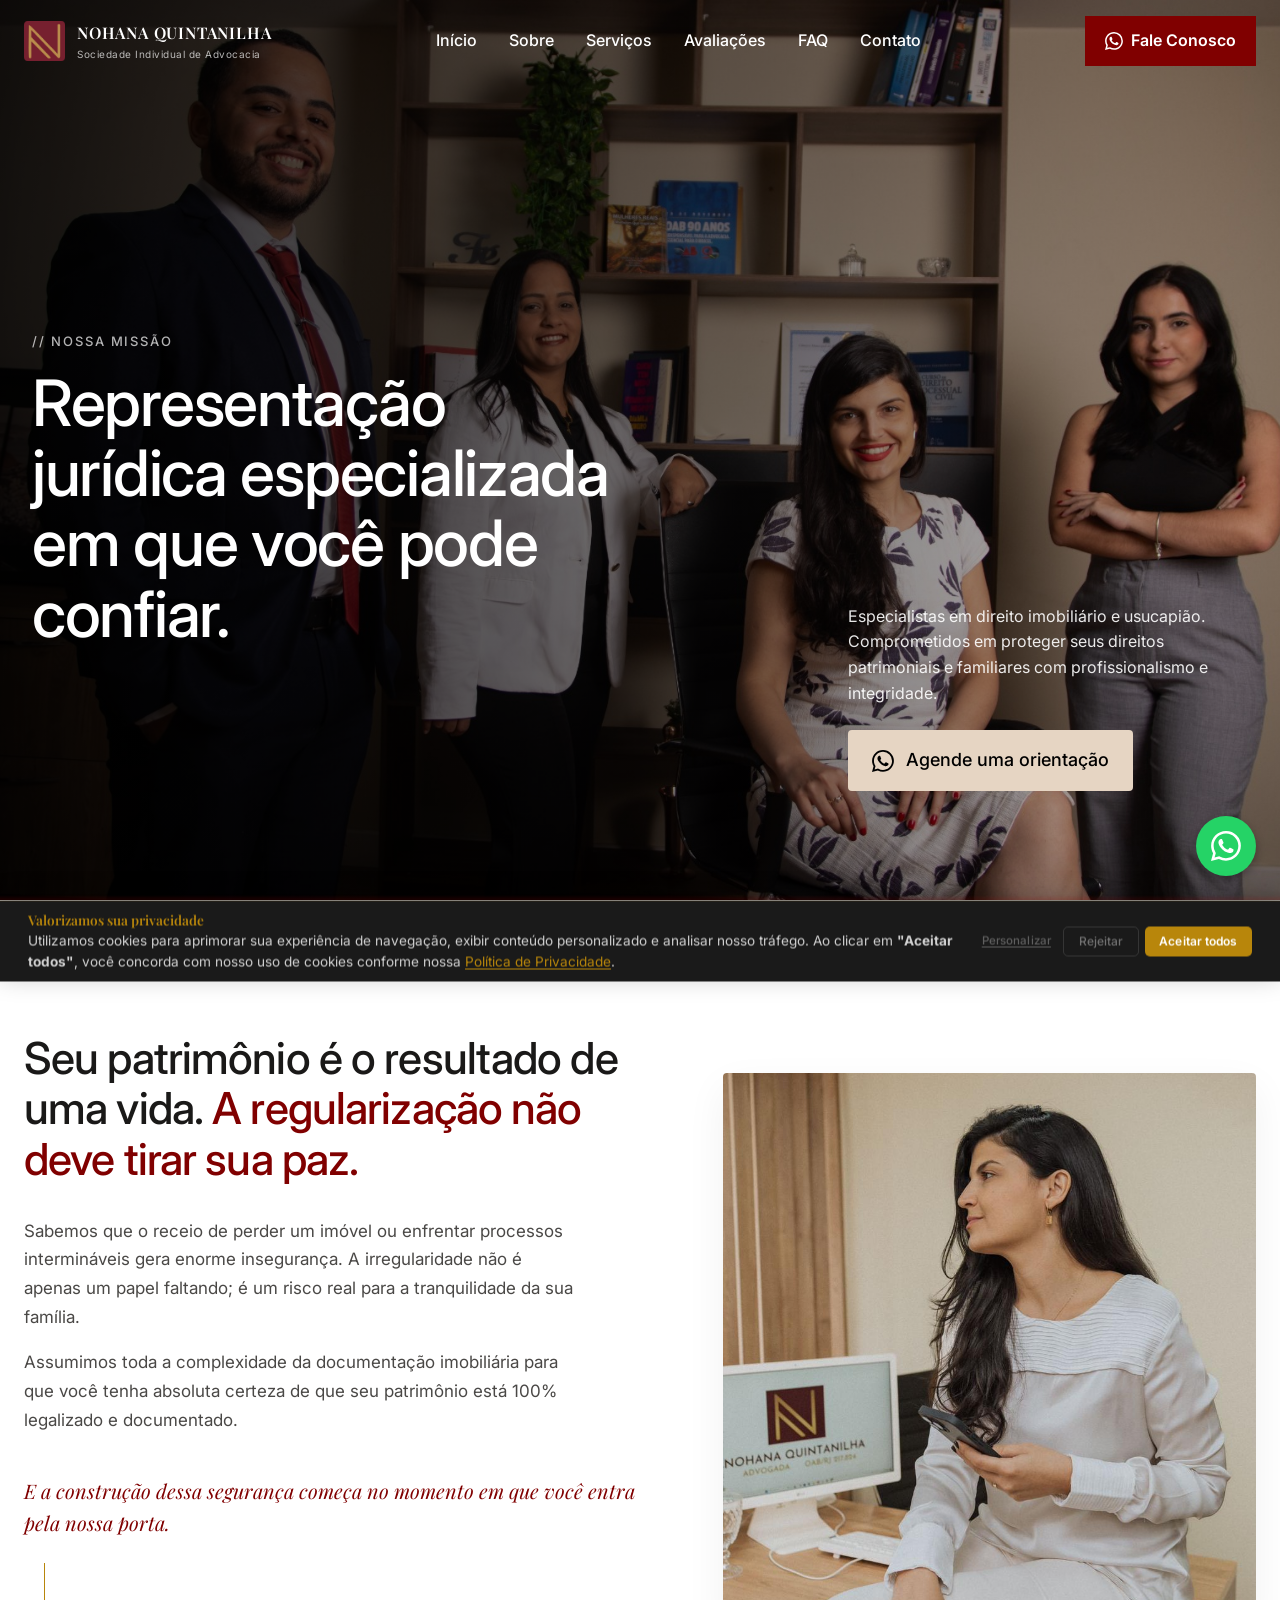
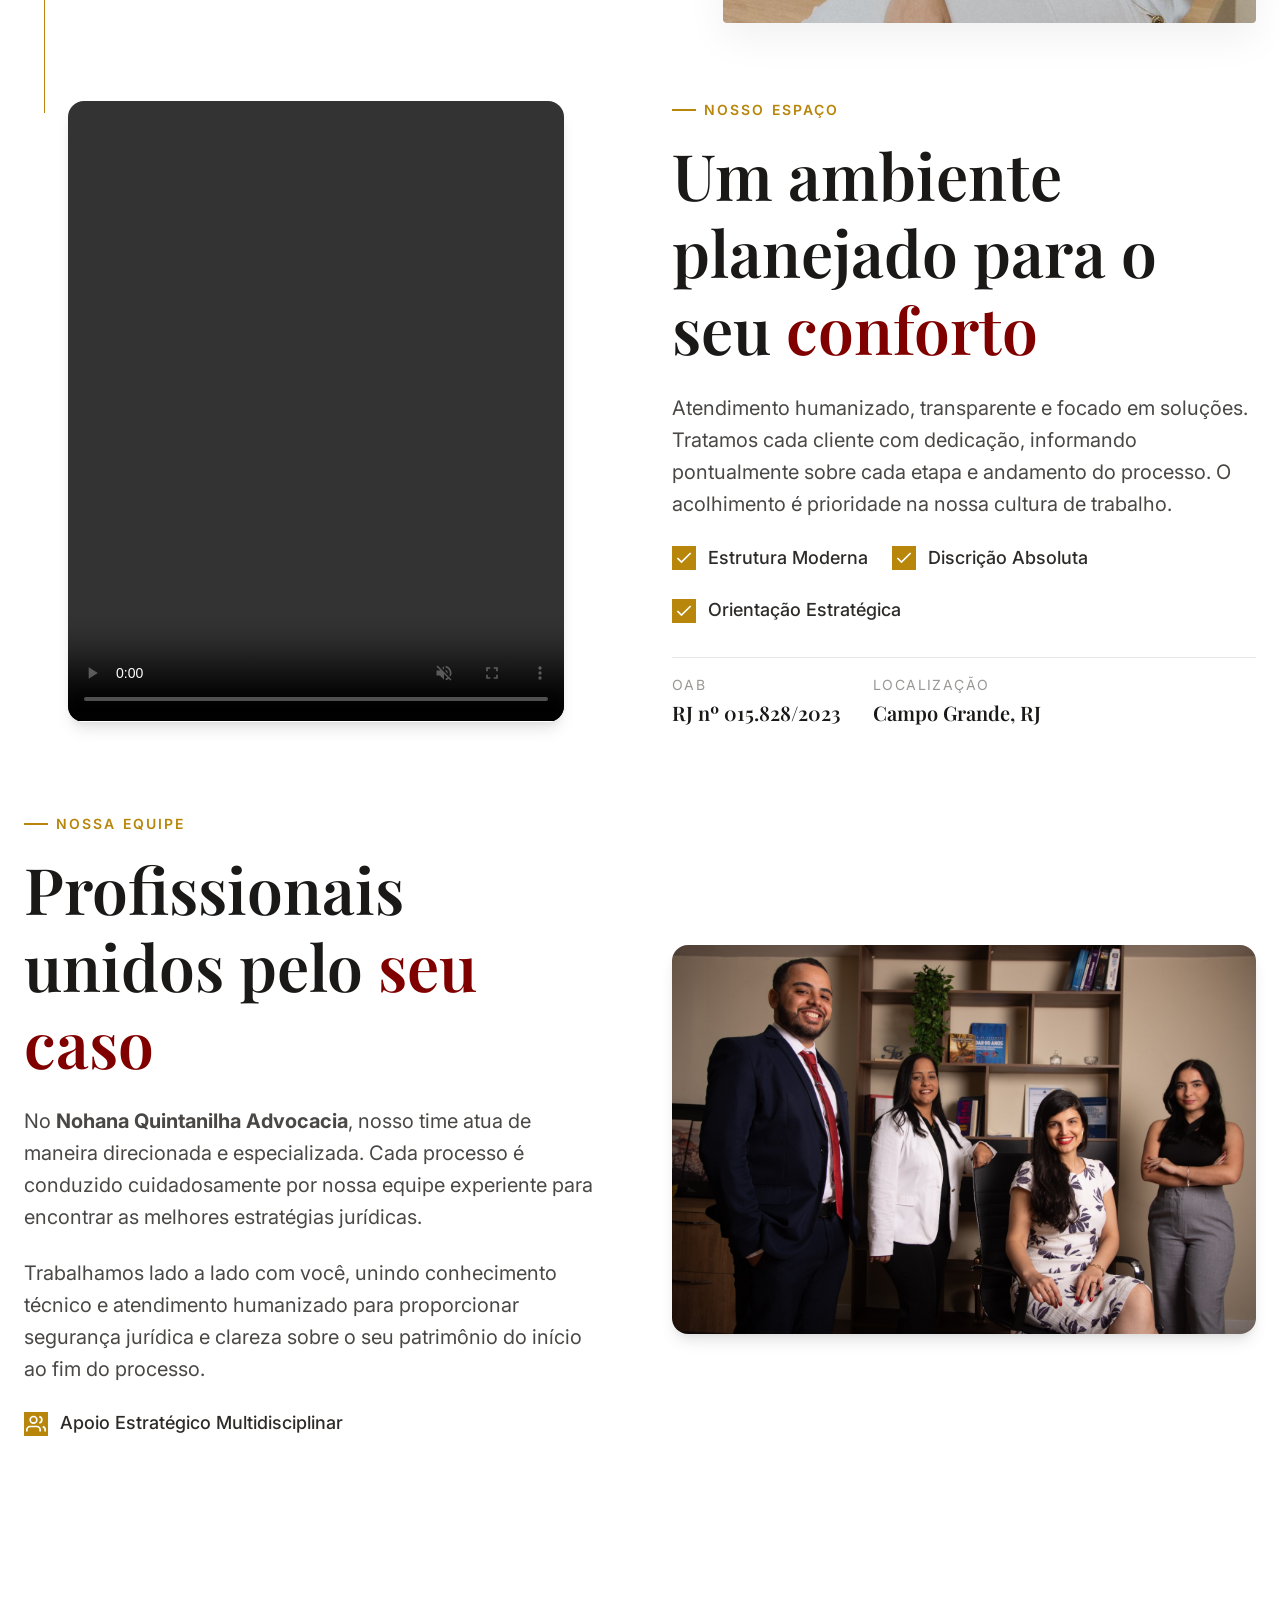
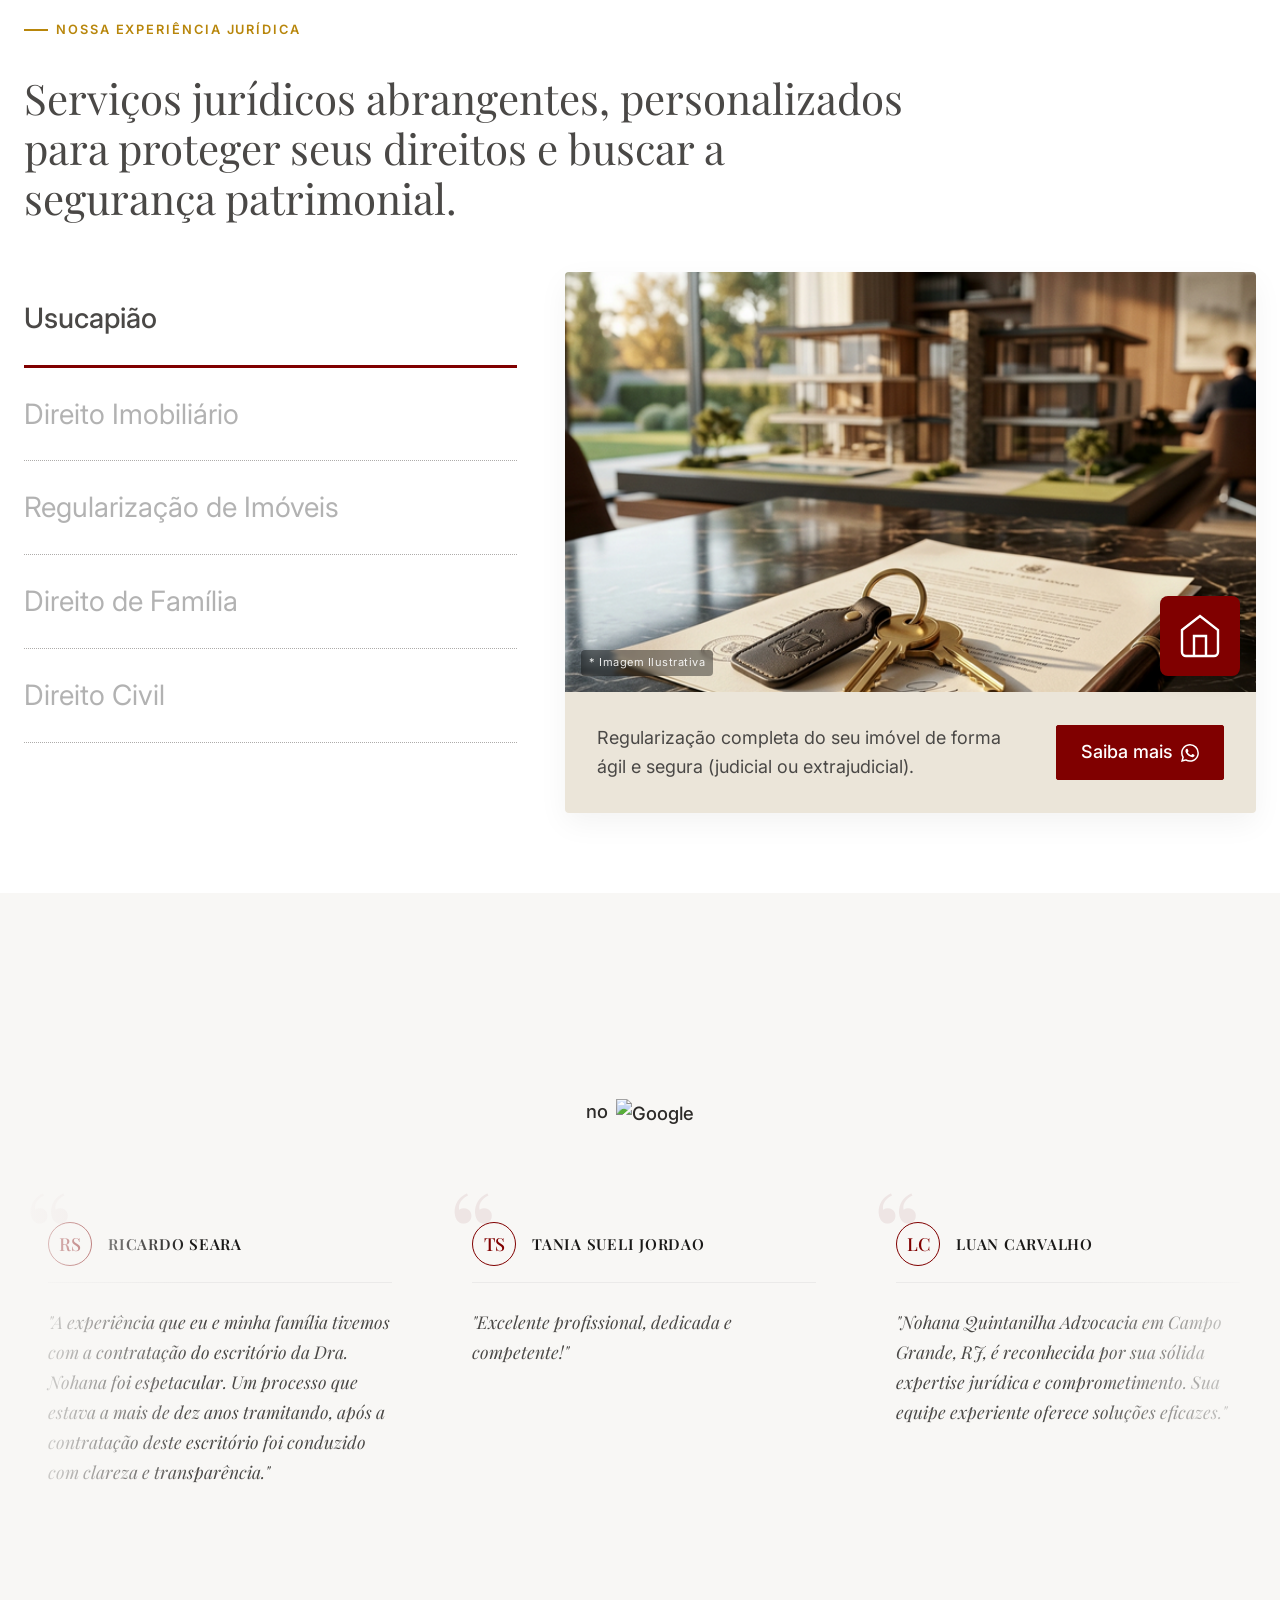
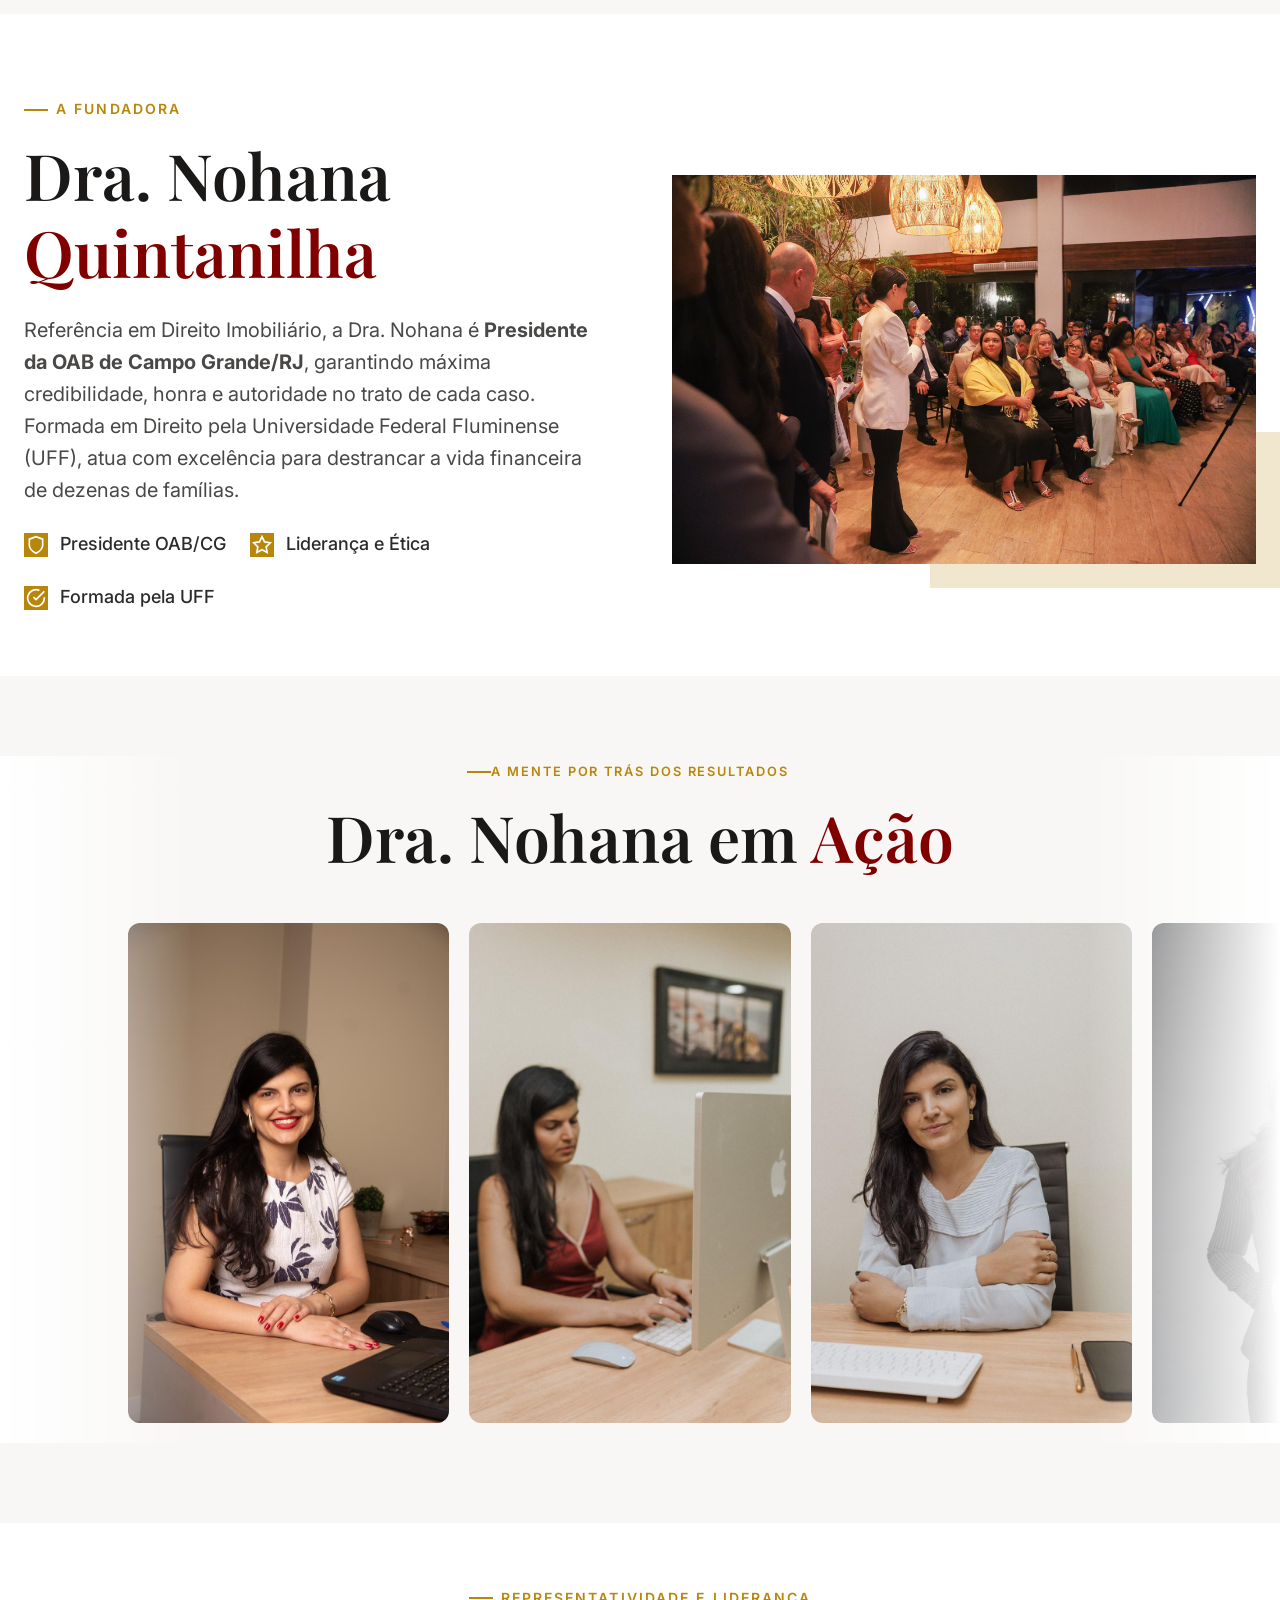
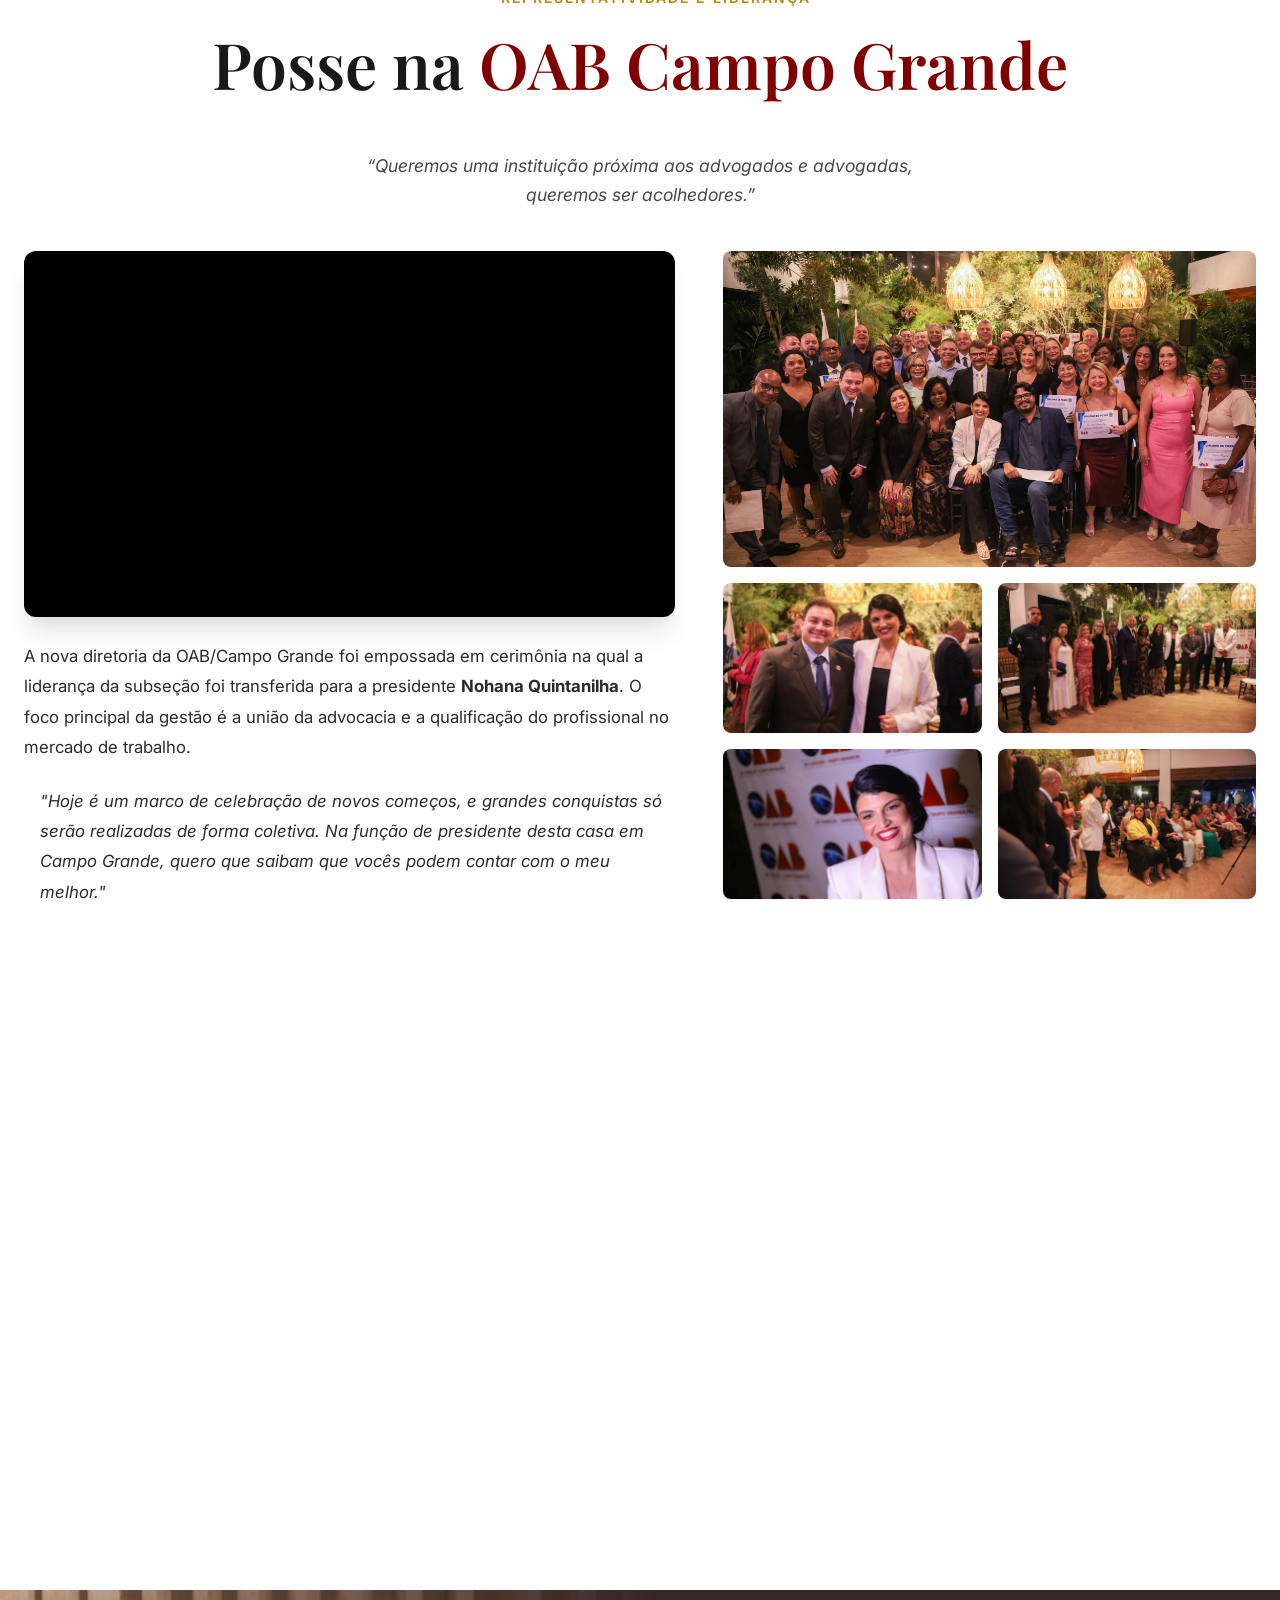
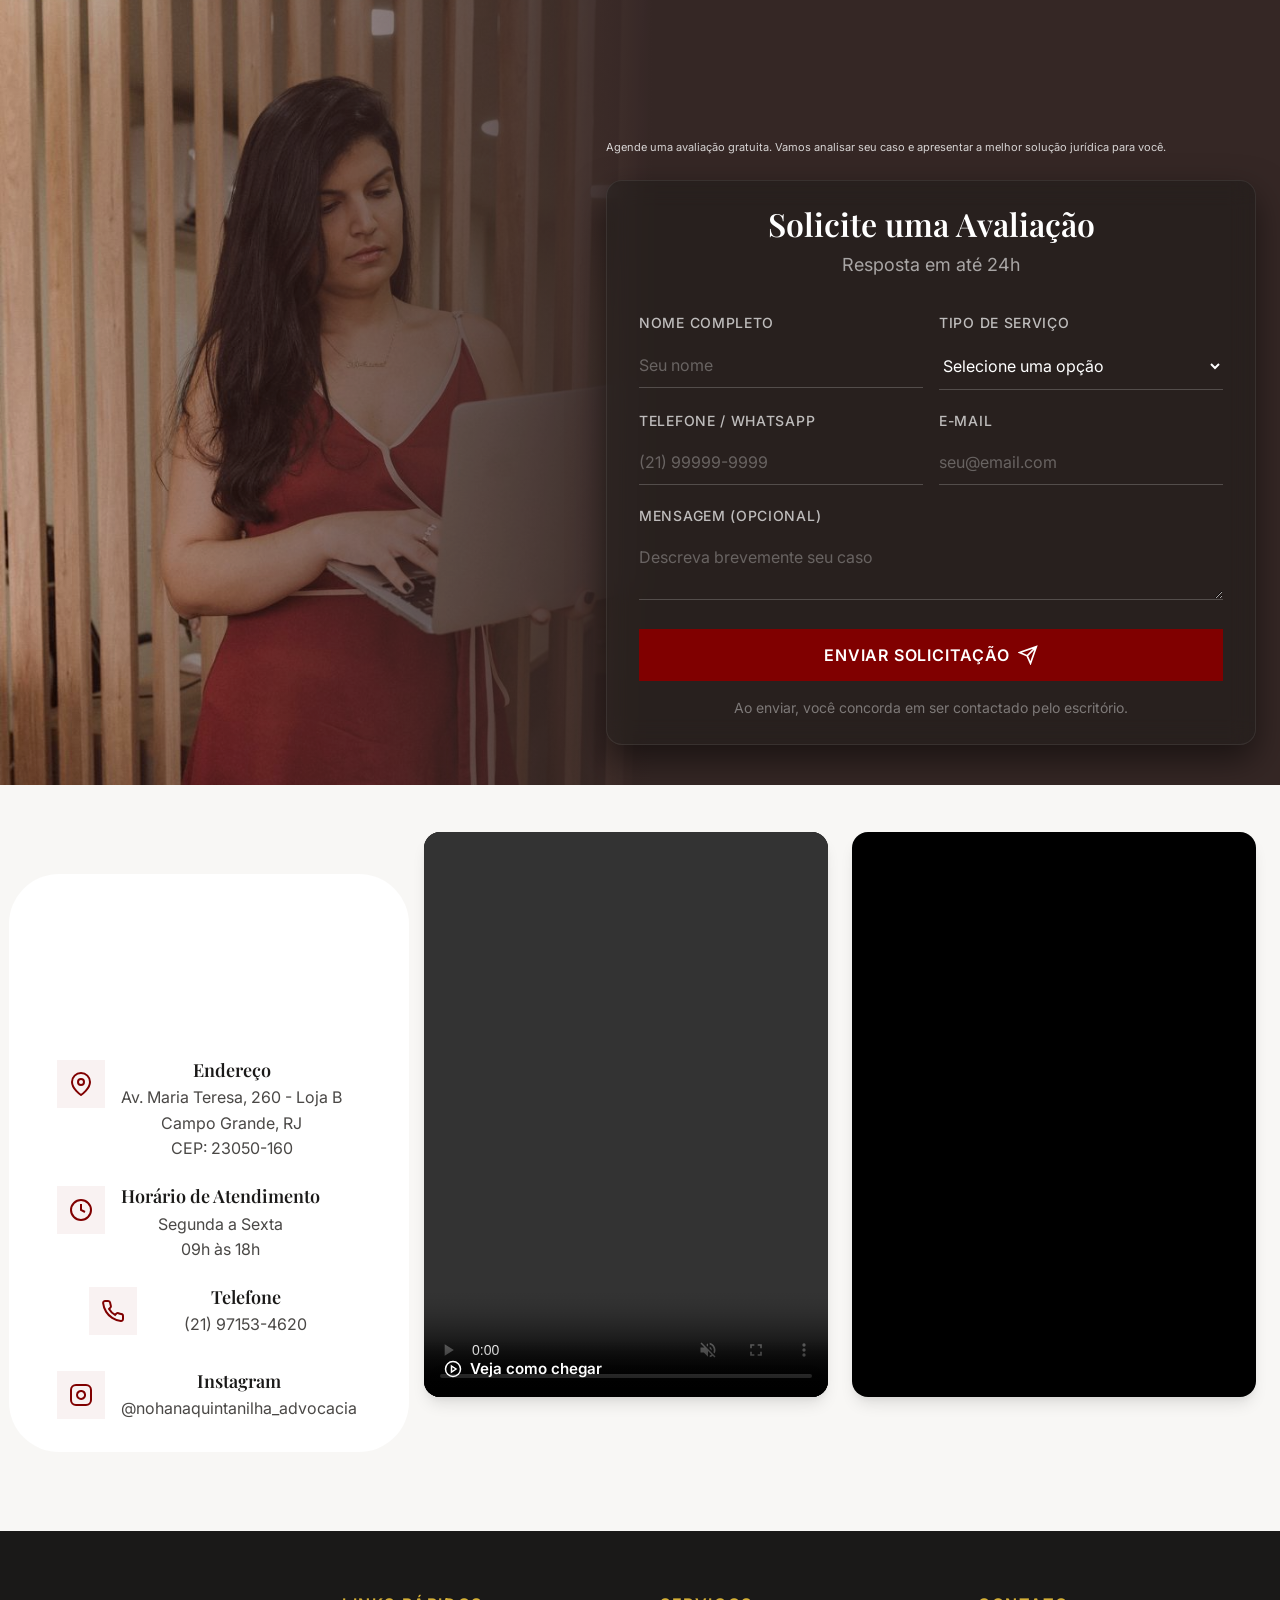
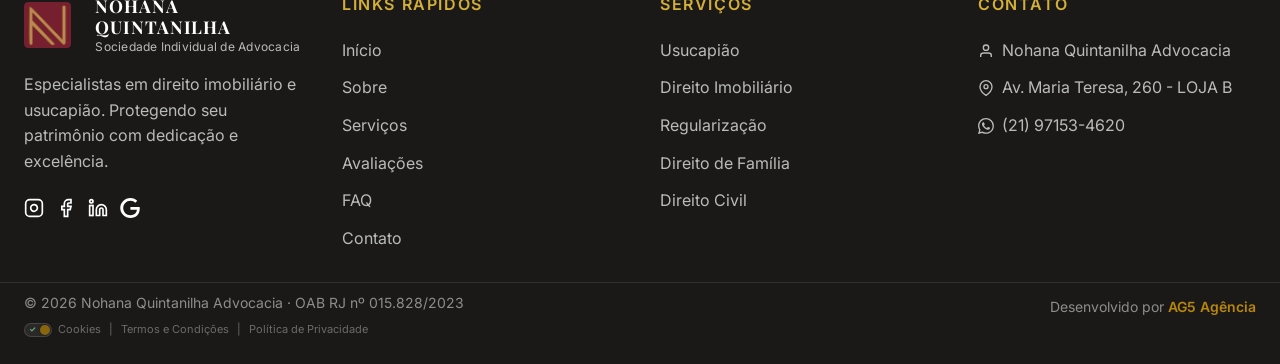
==== commit 92d703c2: "fix: teste" ====
--- a/index.html
+++ b/index.html
@@ -222,7 +222,7 @@
                         Seu patrimônio é o resultado de uma vida. <span class="highlight-bordo">A regularização não deve
                             tirar sua paz.</span>
                     </h2>
-                    <img width="800" height="800" src="Imagens da Doutora Nohana/resolucao-mobile.jpeg" alt="Resolução"
+                    <img src="Imagens da Doutora Nohana/resolucao-mobile.jpeg" alt="Resolução"
                         class=" mobile-only-img-1"
                         style="width: 100%; border-radius: var(--radius-lg); margin-bottom: var(--space-6); box-shadow: var(--shadow-md);"
                         loading="lazy">
@@ -240,7 +240,7 @@
                 </div>
 
                 <div class="pt-image-group">
-                    <img width="800" height="800" src="Imagens da Doutora Nohana/resolucao-mobile.jpeg"
+                    <img src="Imagens da Doutora Nohana/resolucao-mobile.jpeg"
                         alt="Atendimento Especializado Nohana Quintanilha" class="pt-img-main" loading="lazy">
                 </div>
             </div>
@@ -259,10 +259,9 @@
                             <source
                                 src="Videos como chegar no escritorio e imagens no escritorio e equipe/nosso-escritorio.mp4"
                                 type="video/mp4">
-                            <img width="800" height="800" src="Videos como chegar no escritorio e imagens no escritorio e equipe/hero-equipe.jpeg"
+                            <img src="Videos como chegar no escritorio e imagens no escritorio e equipe/hero-equipe.jpeg"
                                 alt="Equipe Nohana Quintanilha Advocacia">
-                            <track kind="captions" src="legendas.vtt" srclang="pt-br" label="Português" default>
-</video>
+                        </video>
                         <div class="image-accent"></div>
                     </div>
                 </div>
@@ -279,10 +278,9 @@
                             <source
                                 src="Videos como chegar no escritorio e imagens no escritorio e equipe/nosso-escritorio.mp4"
                                 type="video/mp4">
-                            <img width="800" height="800" src="Videos como chegar no escritorio e imagens no escritorio e equipe/hero-equipe.jpeg"
+                            <img src="Videos como chegar no escritorio e imagens no escritorio e equipe/hero-equipe.jpeg"
                                 alt="Equipe Nohana Quintanilha Advocacia">
-                            <track kind="captions" src="legendas.vtt" srclang="pt-br" label="Português" default>
-</video>
+                        </video>
                     </div>
 
                     <p class="team-description">
@@ -341,7 +339,7 @@
 
                     <div class="mobile-only-img-1"
                         style="border-radius: var(--radius-xl); overflow: hidden; box-shadow: var(--shadow-lg); margin: var(--space-6) 0;">
-                        <img width="800" height="800" src="Videos como chegar no escritorio e imagens no escritorio e equipe/hero-equipe.jpeg"
+                        <img src="Videos como chegar no escritorio e imagens no escritorio e equipe/hero-equipe.jpeg"
                             alt="Equipe Nohana Quintanilha Advocacia"
                             style="width: 100%; height: auto; object-fit: cover;">
                     </div>
@@ -375,7 +373,7 @@
                 <div class="team-image">
                     <div class="image-wrapper"
                         style="border-radius: var(--radius-xl); overflow: hidden; box-shadow: var(--shadow-lg);">
-                        <img width="800" height="800" src="Videos como chegar no escritorio e imagens no escritorio e equipe/hero-equipe.jpeg"
+                        <img src="Videos como chegar no escritorio e imagens no escritorio e equipe/hero-equipe.jpeg"
                             alt="Equipe Nohana Quintanilha Advocacia"
                             style="width: 100%; height: auto; object-fit: cover;">
                         <div class="image-accent"></div>
@@ -424,7 +422,7 @@
                     <div id="tab-usucapiao" class="sp-tab-content active">
                         <div class="sp-image-box">
                             <div class="sp-img-container">
-                                <img width="800" height="800" src="Imagens de Servicos/1-usucapiao.png" alt="Usucapião Ilustração"
+                                <img src="Imagens de Servicos/1-usucapiao.png" alt="Usucapião Ilustração"
                                     class="sp-image" loading="lazy">
                                 <span class="sp-img-tag">* Imagem Ilustrativa</span>
                                 <div class="sp-icon-overlay">
@@ -449,7 +447,7 @@
                     <div id="tab-imobiliario" class="sp-tab-content">
                         <div class="sp-image-box">
                             <div class="sp-img-container">
-                                <img width="800" height="800" src="Imagens de Servicos/2-imobiliario.png" alt="Direito Imobiliário"
+                                <img src="Imagens de Servicos/2-imobiliario.png" alt="Direito Imobiliário"
                                     class="sp-image" loading="lazy">
                                 <span class="sp-img-tag">* Imagem Ilustrativa</span>
                                 <div class="sp-icon-overlay">
@@ -474,7 +472,7 @@
                     <div id="tab-regularizacao" class="sp-tab-content">
                         <div class="sp-image-box">
                             <div class="sp-img-container">
-                                <img width="800" height="800" src="Imagens de Servicos/3-regularizacao.png" alt="Regularização de Imóveis"
+                                <img src="Imagens de Servicos/3-regularizacao.png" alt="Regularização de Imóveis"
                                     class="sp-image" loading="lazy">
                                 <span class="sp-img-tag">* Imagem Ilustrativa</span>
                                 <div class="sp-icon-overlay">
@@ -501,7 +499,7 @@
                     <div id="tab-familia" class="sp-tab-content">
                         <div class="sp-image-box">
                             <div class="sp-img-container">
-                                <img width="800" height="800" src="Imagens de Servicos/4-familia.png" alt="Direito de Família" class="sp-image" loading="lazy">
+                                <img src="Imagens de Servicos/4-familia.png" alt="Direito de Família" class="sp-image" loading="lazy">
                                 <span class="sp-img-tag">* Imagem Ilustrativa</span>
                                 <div class="sp-icon-overlay">
                                     <svg width="48" height="48" viewBox="0 0 24 24" fill="none" stroke="currentColor"
@@ -526,7 +524,7 @@
                     <div id="tab-civil" class="sp-tab-content">
                         <div class="sp-image-box">
                             <div class="sp-img-container">
-                                <img width="800" height="800" src="Imagens de Servicos/5-civil.png" alt="Direito Civil" class="sp-image" loading="lazy">
+                                <img src="Imagens de Servicos/5-civil.png" alt="Direito Civil" class="sp-image" loading="lazy">
                                 <span class="sp-img-tag">* Imagem Ilustrativa</span>
                                 <div class="sp-icon-overlay">
                                     <svg width="48" height="48" viewBox="0 0 24 24" fill="none" stroke="currentColor"
@@ -578,7 +576,7 @@
                 </h2>
                 <div
                     style="display: flex; align-items: center; justify-content: center; gap: 8px; font-family: var(--font-sans); color: var(--text-600); font-size: 1.15rem; font-weight: 500;">
-                    no <img width="800" height="800" src="https://upload.wikimedia.org/wikipedia/commons/2/2f/Google_2015_logo.svg" alt="Google"
+                    no <img src="https://upload.wikimedia.org/wikipedia/commons/2/2f/Google_2015_logo.svg" alt="Google"
                         style="height: 28px; transform: translateY(2px);">
                 </div>
             </div>
@@ -590,7 +588,7 @@
                         <div class="testimonial-header">
                             <div class="testimonial-avatar"><span>RS</span></div>
                             <div class="testimonial-info">
-                                <h3>Ricardo Seara</h3>
+                                <h4>Ricardo Seara</h4>
                             </div>
                         </div>
                         <p class="testimonial-text">"A experiência que eu e minha família tivemos com a contratação do
@@ -602,7 +600,7 @@
                         <div class="testimonial-header">
                             <div class="testimonial-avatar"><span>TS</span></div>
                             <div class="testimonial-info">
-                                <h3>Tania Sueli Jordao</h3>
+                                <h4>Tania Sueli Jordao</h4>
                             </div>
                         </div>
                         <p class="testimonial-text">"Excelente profissional, dedicada e competente!"</p>
@@ -612,7 +610,7 @@
                         <div class="testimonial-header">
                             <div class="testimonial-avatar"><span>LC</span></div>
                             <div class="testimonial-info">
-                                <h3>Luan Carvalho</h3>
+                                <h4>Luan Carvalho</h4>
                             </div>
                         </div>
                         <p class="testimonial-text">"Nohana Quintanilha Advocacia em Campo Grande, RJ, é reconhecida por
@@ -624,7 +622,7 @@
                         <div class="testimonial-header">
                             <div class="testimonial-avatar"><span>MJ</span></div>
                             <div class="testimonial-info">
-                                <h3>Mylenna Jardim</h3>
+                                <h4>Mylenna Jardim</h4>
                             </div>
                         </div>
                         <p class="testimonial-text">"Ótima advogada, de confiança"</p>
@@ -634,7 +632,7 @@
                         <div class="testimonial-header">
                             <div class="testimonial-avatar"><span>IS</span></div>
                             <div class="testimonial-info">
-                                <h3>Isaque</h3>
+                                <h4>Isaque</h4>
                             </div>
                         </div>
                         <p class="testimonial-text">"Uma equipe excelente, com um ótimo atendimento e experiência no
@@ -646,7 +644,7 @@
                         <div class="testimonial-header">
                             <div class="testimonial-avatar"><span>LS</span></div>
                             <div class="testimonial-info">
-                                <h3>Lucia Silva</h3>
+                                <h4>Lucia Silva</h4>
                             </div>
                         </div>
                         <p class="testimonial-text">"Profissional compete, confiável e honesta. ❤️"</p>
@@ -656,7 +654,7 @@
                         <div class="testimonial-header">
                             <div class="testimonial-avatar"><span>JT</span></div>
                             <div class="testimonial-info">
-                                <h3>Jaime Teixeira</h3>
+                                <h4>Jaime Teixeira</h4>
                             </div>
                         </div>
                         <p class="testimonial-text">"Foi excelente nota 10"</p>
@@ -666,7 +664,7 @@
                         <div class="testimonial-header">
                             <div class="testimonial-avatar"><span>MD</span></div>
                             <div class="testimonial-info">
-                                <h3>Mara Damasceno</h3>
+                                <h4>Mara Damasceno</h4>
                             </div>
                         </div>
                         <p class="testimonial-text">"Excelente advogada, ética e eficiente!! Recomendo!"</p>
@@ -676,7 +674,7 @@
                         <div class="testimonial-header">
                             <div class="testimonial-avatar"><span>IP</span></div>
                             <div class="testimonial-info">
-                                <h3>Igor Pitanga</h3>
+                                <h4>Igor Pitanga</h4>
                             </div>
                         </div>
                         <p class="testimonial-text">"Prestou uma excelente assessoria na documentação do meu terreno"</p>
@@ -687,7 +685,7 @@
                         <div class="testimonial-header">
                             <div class="testimonial-avatar"><span>RS</span></div>
                             <div class="testimonial-info">
-                                <h3>Ricardo Seara</h3>
+                                <h4>Ricardo Seara</h4>
                             </div>
                         </div>
                         <p class="testimonial-text">"A experiência que eu e minha família tivemos com a contratação do
@@ -699,7 +697,7 @@
                         <div class="testimonial-header">
                             <div class="testimonial-avatar"><span>TS</span></div>
                             <div class="testimonial-info">
-                                <h3>Tania Sueli Jordao</h3>
+                                <h4>Tania Sueli Jordao</h4>
                             </div>
                         </div>
                         <p class="testimonial-text">"Excelente profissional, dedicada e competente!"</p>
@@ -709,7 +707,7 @@
                         <div class="testimonial-header">
                             <div class="testimonial-avatar"><span>LC</span></div>
                             <div class="testimonial-info">
-                                <h3>Luan Carvalho</h3>
+                                <h4>Luan Carvalho</h4>
                             </div>
                         </div>
                         <p class="testimonial-text">"Nohana Quintanilha Advocacia em Campo Grande, RJ, é reconhecida por
@@ -721,7 +719,7 @@
                         <div class="testimonial-header">
                             <div class="testimonial-avatar"><span>MJ</span></div>
                             <div class="testimonial-info">
-                                <h3>Mylenna Jardim</h3>
+                                <h4>Mylenna Jardim</h4>
                             </div>
                         </div>
                         <p class="testimonial-text">"Ótima advogada, de confiança"</p>
@@ -731,7 +729,7 @@
                         <div class="testimonial-header">
                             <div class="testimonial-avatar"><span>IS</span></div>
                             <div class="testimonial-info">
-                                <h3>Isaque</h3>
+                                <h4>Isaque</h4>
                             </div>
                         </div>
                         <p class="testimonial-text">"Uma equipe excelente, com um ótimo atendimento e experiência no
@@ -743,7 +741,7 @@
                         <div class="testimonial-header">
                             <div class="testimonial-avatar"><span>LS</span></div>
                             <div class="testimonial-info">
-                                <h3>Lucia Silva</h3>
+                                <h4>Lucia Silva</h4>
                             </div>
                         </div>
                         <p class="testimonial-text">"Profissional compete, confiável e honesta. ❤️"</p>
@@ -753,7 +751,7 @@
                         <div class="testimonial-header">
                             <div class="testimonial-avatar"><span>JT</span></div>
                             <div class="testimonial-info">
-                                <h3>Jaime Teixeira</h3>
+                                <h4>Jaime Teixeira</h4>
                             </div>
                         </div>
                         <p class="testimonial-text">"Foi excelente nota 10"</p>
@@ -763,7 +761,7 @@
                         <div class="testimonial-header">
                             <div class="testimonial-avatar"><span>MD</span></div>
                             <div class="testimonial-info">
-                                <h3>Mara Damasceno</h3>
+                                <h4>Mara Damasceno</h4>
                             </div>
                         </div>
                         <p class="testimonial-text">"Excelente advogada, ética e eficiente!! Recomendo!"</p>
@@ -773,7 +771,7 @@
                         <div class="testimonial-header">
                             <div class="testimonial-avatar"><span>IP</span></div>
                             <div class="testimonial-info">
-                                <h3>Igor Pitanga</h3>
+                                <h4>Igor Pitanga</h4>
                             </div>
                         </div>
                         <p class="testimonial-text">"Prestou uma excelente assessoria na documentação do meu terreno"</p>
@@ -794,7 +792,7 @@
 
                     <div class="mobile-only-img-1"
                         style="border-radius: var(--radius-lg); overflow: hidden; box-shadow: var(--shadow-md); margin-bottom: var(--space-6); margin-top: var(--space-4);">
-                        <img width="800" height="800" src="Imagens da Doutora Nohana/nohana+quintanilha-advocacia-direito+imobiliario-usucapiao-em-campo+grande-rio+de+janeiro-rj (11).jpeg"
+                        <img src="Imagens da Doutora Nohana/nohana+quintanilha-advocacia-direito+imobiliario-usucapiao-em-campo+grande-rio+de+janeiro-rj (11).jpeg"
                             alt="Dra. Nohana Quintanilha" style="width: 100%;">
                     </div>
 
@@ -840,7 +838,7 @@
 
                 <div class="team-image style-posse">
                     <div class="image-wrapper">
-                        <img width="800" height="800" src="Imagens da Posse/posse_subsecao_campo_grande_21.jpeg"
+                        <img src="Imagens da Posse/posse_subsecao_campo_grande_21.jpeg"
                             alt="Posse da Dra. Nohana na OAB/RJ">
                         <div class="image-accent"></div>
                     </div>
@@ -981,27 +979,27 @@
 
             <div class="gallery-grid" id="story-gallery">
                 <div class="gal-item gal-1" onclick="openLightbox(this)">
-                    <img width="800" height="800" src="Imagens da Doutora Nohana/nohana+quintanilha-advocacia-direito+imobiliario-usucapiao-em-campo+grande-rio+de+janeiro-rj (18).jpeg"
+                    <img src="Imagens da Doutora Nohana/nohana+quintanilha-advocacia-direito+imobiliario-usucapiao-em-campo+grande-rio+de+janeiro-rj (18).jpeg"
                         alt="Dra. Nohana - Trabalho Constante">
                 </div>
                 <div class="gal-item gal-2" onclick="openLightbox(this)">
-                    <img width="800" height="800" src="Imagens da Doutora Nohana/nohana+quintanilha-advocacia-direito+imobiliario-usucapiao-em-campo+grande-rio+de+janeiro-rj (14).jpeg"
+                    <img src="Imagens da Doutora Nohana/nohana+quintanilha-advocacia-direito+imobiliario-usucapiao-em-campo+grande-rio+de+janeiro-rj (14).jpeg"
                         alt="Reunião">
                 </div>
                 <div class="gal-item gal-3" onclick="openLightbox(this)">
-                    <img width="800" height="800" src="Imagens da Doutora Nohana/nohana+quintanilha-advocacia-direito+imobiliario-usucapiao-em-campo+grande-rio+de+janeiro-rj (11).jpeg"
+                    <img src="Imagens da Doutora Nohana/nohana+quintanilha-advocacia-direito+imobiliario-usucapiao-em-campo+grande-rio+de+janeiro-rj (11).jpeg"
                         alt="Foco na documentação">
                 </div>
                 <div class="gal-item gal-4" onclick="openLightbox(this)">
-                    <img width="800" height="800" src="Imagens da Doutora Nohana/nohana+quintanilha-advocacia-direito+imobiliario-usucapiao-em-campo+grande-rio+de+janeiro-rj (15).jpeg"
+                    <img src="Imagens da Doutora Nohana/nohana+quintanilha-advocacia-direito+imobiliario-usucapiao-em-campo+grande-rio+de+janeiro-rj (15).jpeg"
                         alt="Detalhe de Contratos">
                 </div>
                 <div class="gal-item gal-5" onclick="openLightbox(this)">
-                    <img width="800" height="800" src="Imagens da Doutora Nohana/nohana+quintanilha-advocacia-direito+imobiliario-usucapiao-em-campo+grande-rio+de+janeiro-rj (13).jpeg"
+                    <img src="Imagens da Doutora Nohana/nohana+quintanilha-advocacia-direito+imobiliario-usucapiao-em-campo+grande-rio+de+janeiro-rj (13).jpeg"
                         alt="Dra. Nohana e Equipe">
                 </div>
                 <div class="gal-item gal-6" onclick="openLightbox(this)">
-                    <img width="800" height="800" src="Imagens da Doutora Nohana/hero-mobile.jpeg" alt="Dra. Nohana">
+                    <img src="Imagens da Doutora Nohana/hero-mobile.jpeg" alt="Dra. Nohana">
                 </div>
             </div>
         </div>
@@ -1152,7 +1150,7 @@
                     <div class="posse-video"
                         style="border-radius: var(--radius-lg); overflow: hidden; box-shadow: var(--shadow-xl); aspect-ratio: 16/9; width: 100%; background: #000;">
                         <iframe width="100%" height="100%" src="https://www.youtube.com/embed/YYHiEAEnyec"
-                            title="Posse OAB Campo Grande - Dra. Nohana" frameborder="0" loading="lazy"
+                            title="Posse OAB Campo Grande - Dra. Nohana" frameborder="0"
                             allow="accelerometer; autoplay; clipboard-write; encrypted-media; gyroscope; picture-in-picture; web-share"
                             allowfullscreen style="border: none;"></iframe>
                     </div>
@@ -1172,27 +1170,27 @@
 
                 <div class="posse-gallery">
                     <div class="span-2" onclick="openLightbox(this)">
-                        <img width="800" height="800" src="Imagens da Posse/posse_subsecao_campo_grande_3.jpeg" alt="Cerimônia de Posse OAB"
+                        <img src="Imagens da Posse/posse_subsecao_campo_grande_3.jpeg" alt="Cerimônia de Posse OAB"
                             class="posse-img">
                     </div>
                     <div onclick="openLightbox(this)">
-                        <img width="800" height="800" src="Imagens da Posse/posse_subsecao_campo_grande_2.jpeg" alt="Discurso Posse OAB"
+                        <img src="Imagens da Posse/posse_subsecao_campo_grande_2.jpeg" alt="Discurso Posse OAB"
                             class="posse-img">
                     </div>
                     <div onclick="openLightbox(this)">
-                        <img width="800" height="800" src="Imagens da Posse/posse_subsecao_campo_grande_5.jpeg" alt="Autoridades Posse OAB"
+                        <img src="Imagens da Posse/posse_subsecao_campo_grande_5.jpeg" alt="Autoridades Posse OAB"
                             class="posse-img">
                     </div>
                     <div onclick="openLightbox(this)">
-                        <img width="800" height="800" src="Imagens da Posse/posse_subsecao_campo_grande_1.jpg" alt="Equipe OAB"
+                        <img src="Imagens da Posse/posse_subsecao_campo_grande_1.jpg" alt="Equipe OAB"
                             class="posse-img">
                     </div>
                     <div onclick="openLightbox(this)">
-                        <img width="800" height="800" src="Imagens da Posse/posse_subsecao_campo_grande_21.jpeg" alt="Momento Posse OAB"
+                        <img src="Imagens da Posse/posse_subsecao_campo_grande_21.jpeg" alt="Momento Posse OAB"
                             class="posse-img">
                     </div>
                     <div class="span-2 mobile-only-img-1" style="display: none;" onclick="openLightbox(this)">
-                        <img width="800" height="800" src="Imagens da Posse/posse_subsecao_campo_grande_19.jpeg" alt="Diretoria OAB Campo Grande"
+                        <img src="Imagens da Posse/posse_subsecao_campo_grande_19.jpeg" alt="Diretoria OAB Campo Grande"
                             class="posse-img">
                     </div>
                 </div>
@@ -1285,7 +1283,7 @@
     <section class="cta-section" id="contato">
         <!-- Imagem e Overlay (Fundo Esquerdo) -->
         <div class="cta-image-bg">
-            <img width="800" height="800" src="Imagens da Doutora Nohana/nohana+quintanilha-advocacia-direito+imobiliario-usucapiao-em-campo+grande-rio+de+janeiro-rj (9) (1).jpeg"
+            <img src="Imagens da Doutora Nohana/nohana+quintanilha-advocacia-direito+imobiliario-usucapiao-em-campo+grande-rio+de+janeiro-rj (9) (1).jpeg"
                 alt="Dra. Nohana Quintanilha em seu escritório prestando serviços jurídicos" loading="lazy">
             <div class="cta-gradient-overlay"></div>
         </div>
@@ -1454,7 +1452,7 @@
                                 </svg>
                             </div>
                             <div class="location-text">
-                                <h3 style="text-align: center;">Endereço</h3>
+                                <h4 style="text-align: center;">Endereço</h4>
                                 <p style="text-align: center;">Av. Maria Teresa, 260 - Loja B<br>Campo Grande,
                                     RJ<br>CEP: 23050-160</p>
                             </div>
@@ -1469,7 +1467,7 @@
                                 </svg>
                             </div>
                             <div class="location-text">
-                                <h3 style="text-align: center;">Horário de Atendimento</h3>
+                                <h4 style="text-align: center;">Horário de Atendimento</h4>
                                 <p style="text-align: center;">Segunda a Sexta<br>09h às 18h</p>
                             </div>
                         </div>
@@ -1483,7 +1481,7 @@
                                 </svg>
                             </div>
                             <div class="location-text">
-                                <h3 style="text-align: center;">Telefone</h3>
+                                <h4 style="text-align: center;">Telefone</h4>
                                 <p style="text-align: center;"><a href="tel:+5521971534620"
                                         style="color: inherit; text-decoration: none;">(21) 97153-4620</a></p>
                             </div>
@@ -1499,7 +1497,7 @@
                                 </svg>
                             </div>
                             <div class="location-text">
-                                <h3 style="text-align: center;">Instagram</h3>
+                                <h4 style="text-align: center;">Instagram</h4>
                                 <p style="text-align: center;"><a
                                         href="https://www.instagram.com/nohanaquintanilha_advocacia/" target="_blank"
                                         style="color: inherit; text-decoration: none; word-break: break-word;">@nohanaquintanilha_advocacia</a>
@@ -1513,13 +1511,12 @@
                 <div class="custom-location-grid">
                     <!-- Vídeo -->
                     <div class="custom-box">
-                        <video preload="none" poster="Videos como chegar no escritorio e imagens no escritorio e equipe/hero-equipe.jpeg"  loop muted playsinline controls aria-label="Vídeo de como chegar detalhado"
+                        <video autoplay loop muted playsinline controls aria-label="Vídeo de como chegar detalhado"
                             style="width: 100%; height: 100%; object-fit: cover; position: absolute; inset: 0; margin: 0; padding: 0;">
                             <source
                                 src="Videos como chegar no escritorio e imagens no escritorio e equipe/como-chegar.mp4"
                                 type="video/mp4">
-                            <track kind="captions" src="legendas.vtt" srclang="pt-br" label="Português" default>
-</video>
+                        </video>
                         <div
                             style="position: absolute; bottom: 0; left: 0; width: 100%; pointer-events: none; background: linear-gradient(transparent, rgba(0,0,0,0.85)); padding: var(--space-4) var(--space-5); color: white; display: flex; justify-content: space-between; align-items: center;">
                             <span
@@ -1557,7 +1554,7 @@
                         style="display: flex; align-items: center; text-decoration: none; margin-bottom: var(--space-4);">
                         <picture>
                             <source media="(max-width: 768px)" srcset="logos+favicon/img-empresa-mobile.webp">
-                            <img width="800" height="800" src="logos+favicon/img-empresa-desktop.webp" alt="Nohana Quintanilha Advocacia"
+                            <img src="logos+favicon/img-empresa-desktop.webp" alt="Nohana Quintanilha Advocacia"
                                 style="height: 50px; width: auto; object-fit: contain;">
                         </picture>
                         <div class="logo-text" style="margin-left: 12px; display: flex; flex-direction: column;">
@@ -1607,7 +1604,7 @@
                 </div>
 
                 <div class="footer-links">
-                    <h3>Links Rápidos</h3>
+                    <h4>Links Rápidos</h4>
                     <ul>
                         <li><a href="#inicio">Início</a></li>
                         <li><a href="#sobre">Sobre</a></li>
@@ -1619,7 +1616,7 @@
                 </div>
 
                 <div class="footer-links">
-                    <h3>Serviços</h3>
+                    <h4>Serviços</h4>
                     <ul>
                         <li><a href="#servicos">Usucapião</a></li>
                         <li><a href="#servicos">Direito Imobiliário</a></li>
@@ -1632,7 +1629,7 @@
 
 
                 <div class="footer-contact">
-                    <h3>Contato</h3>
+                    <h4>Contato</h4>
                     <ul>
                         <li>
                             <a href="https://share.google/m2Vr6a5Vae4eboNR0" target="_blank" rel="noopener noreferrer">
@@ -1709,7 +1706,7 @@
     <div id="imageLightbox" class="lightbox-overlay" onclick="closeLightbox(event)">
         <div class="lightbox-content">
             <span class="lightbox-close" onclick="closeLightbox(event)">&times;</span>
-            <img width="800" height="800" id="lightboxImg" src="" alt="Ampliação da imagem">
+            <img id="lightboxImg" src="" alt="Ampliação da imagem">
         </div>
     </div>
     <style>
--- a/style.css
+++ b/style.css
@@ -11,16 +11,16 @@
         --primary-bordo-light: #A52A2A;
 
         /* Cores de Destaque */
-        --accent-gold: #8F680A; /* Acessibilidade: escurecido o dourado */
-        --accent-gold-light: #B8860B; /* Dourado que estava na cor accent-gold */
-        --accent-gold-dark: #715208;
+        --accent-gold: #B8860B;
+        --accent-gold-light: #D4AF37;
+        --accent-gold-dark: #8B6914;
 
         /* Cores Neutras */
         --white: #FFFFFF;
         --off-white: #F8F7F5;
         --cream: #F5F3F0;
         --light-gray: #E8E6E3;
-        --medium-gray: #6B6967; /* Acessibilidade: aumentado contraste */
+        --medium-gray: #9A9896;
         --dark-gray: #4A4846;
         --charcoal: #2D2B29;
         --black: #1A1918;
@@ -2034,20 +2034,6 @@
         margin-top: 6px;
     }
 
-    /* Ajustes Específicos para Desktop no Footer */
-    @media (min-width: 900px) {
-        footer > div:nth-of-type(1) > div > div:nth-of-type(2) {
-            margin-right: 89px;
-            padding-right: 0px;
-            padding-bottom: 0px;
-            padding-left: 61px;
-        }
-
-        footer > div:nth-of-type(1) > div > div:nth-of-type(3) {
-            padding-left: 58px;
-        }
-    }
-
     /* Footer Bottom */
     div.footer-bottom {
         padding-top: 9px;
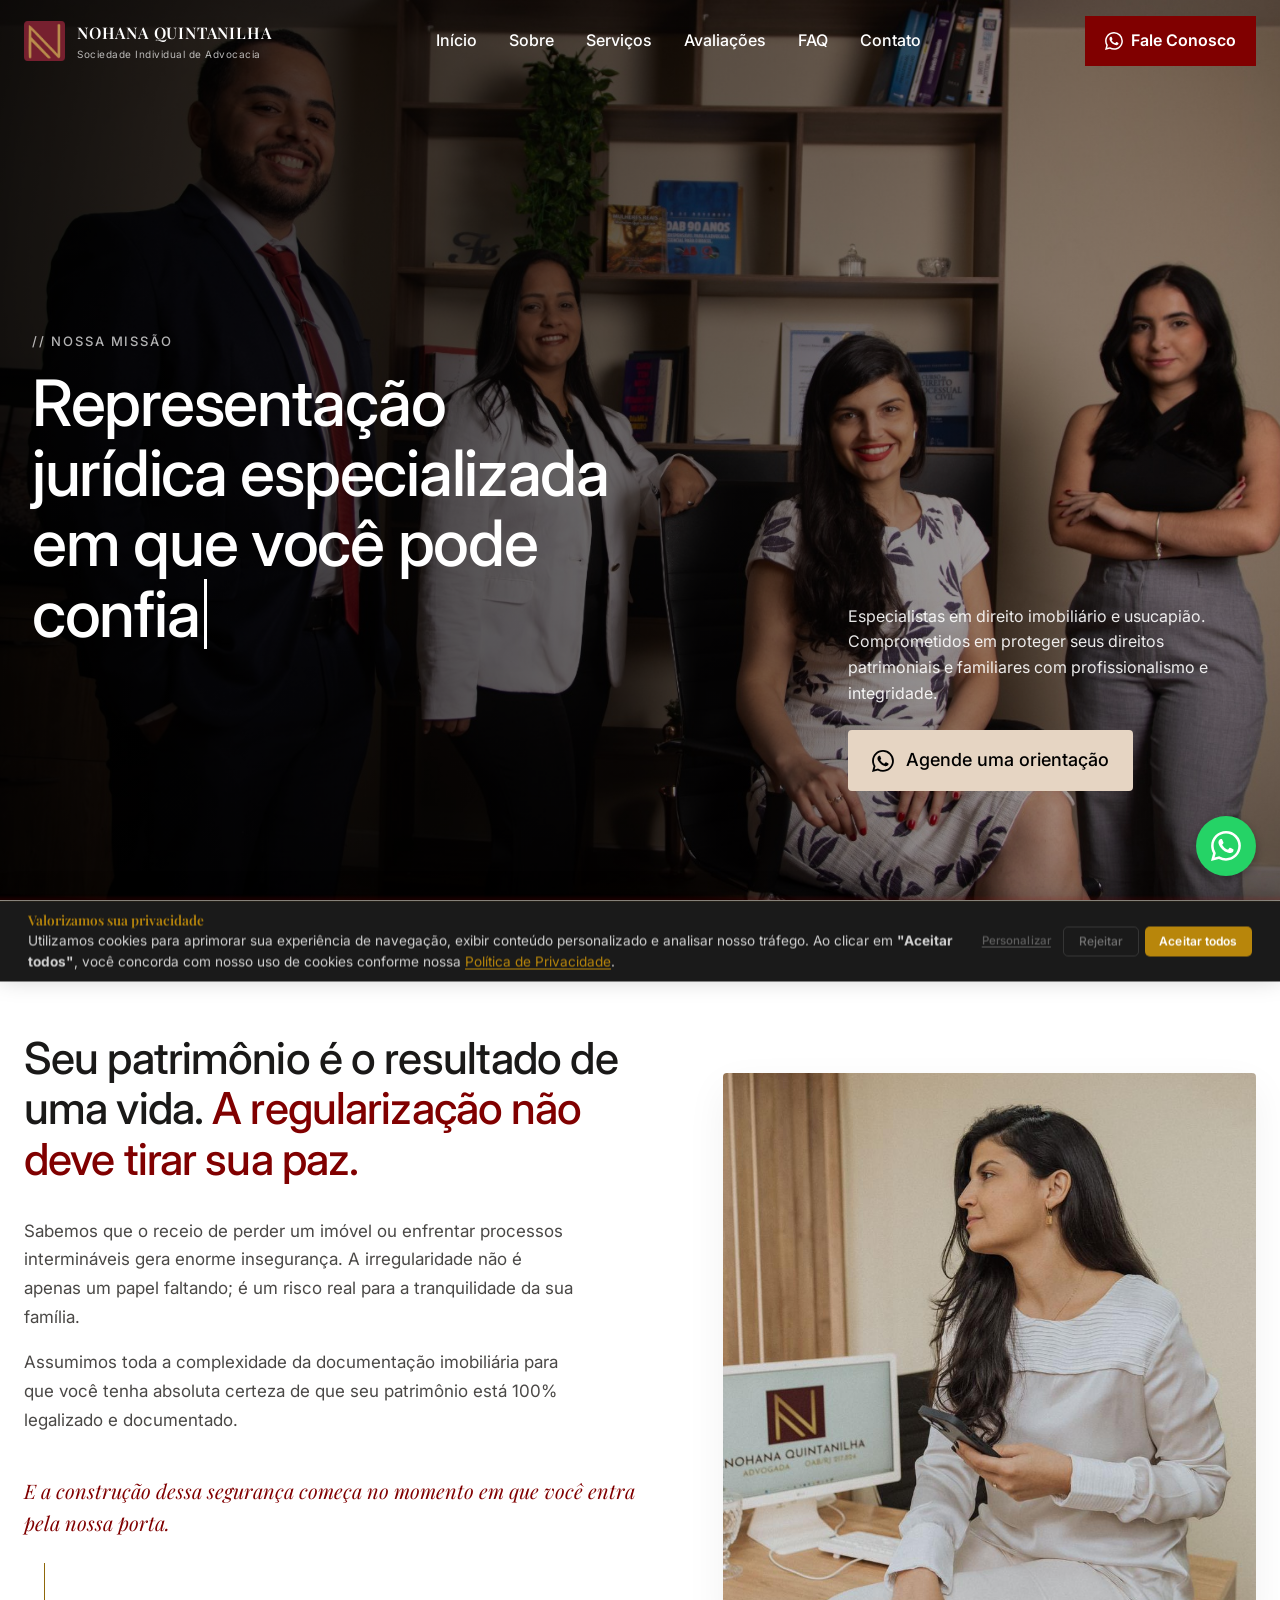
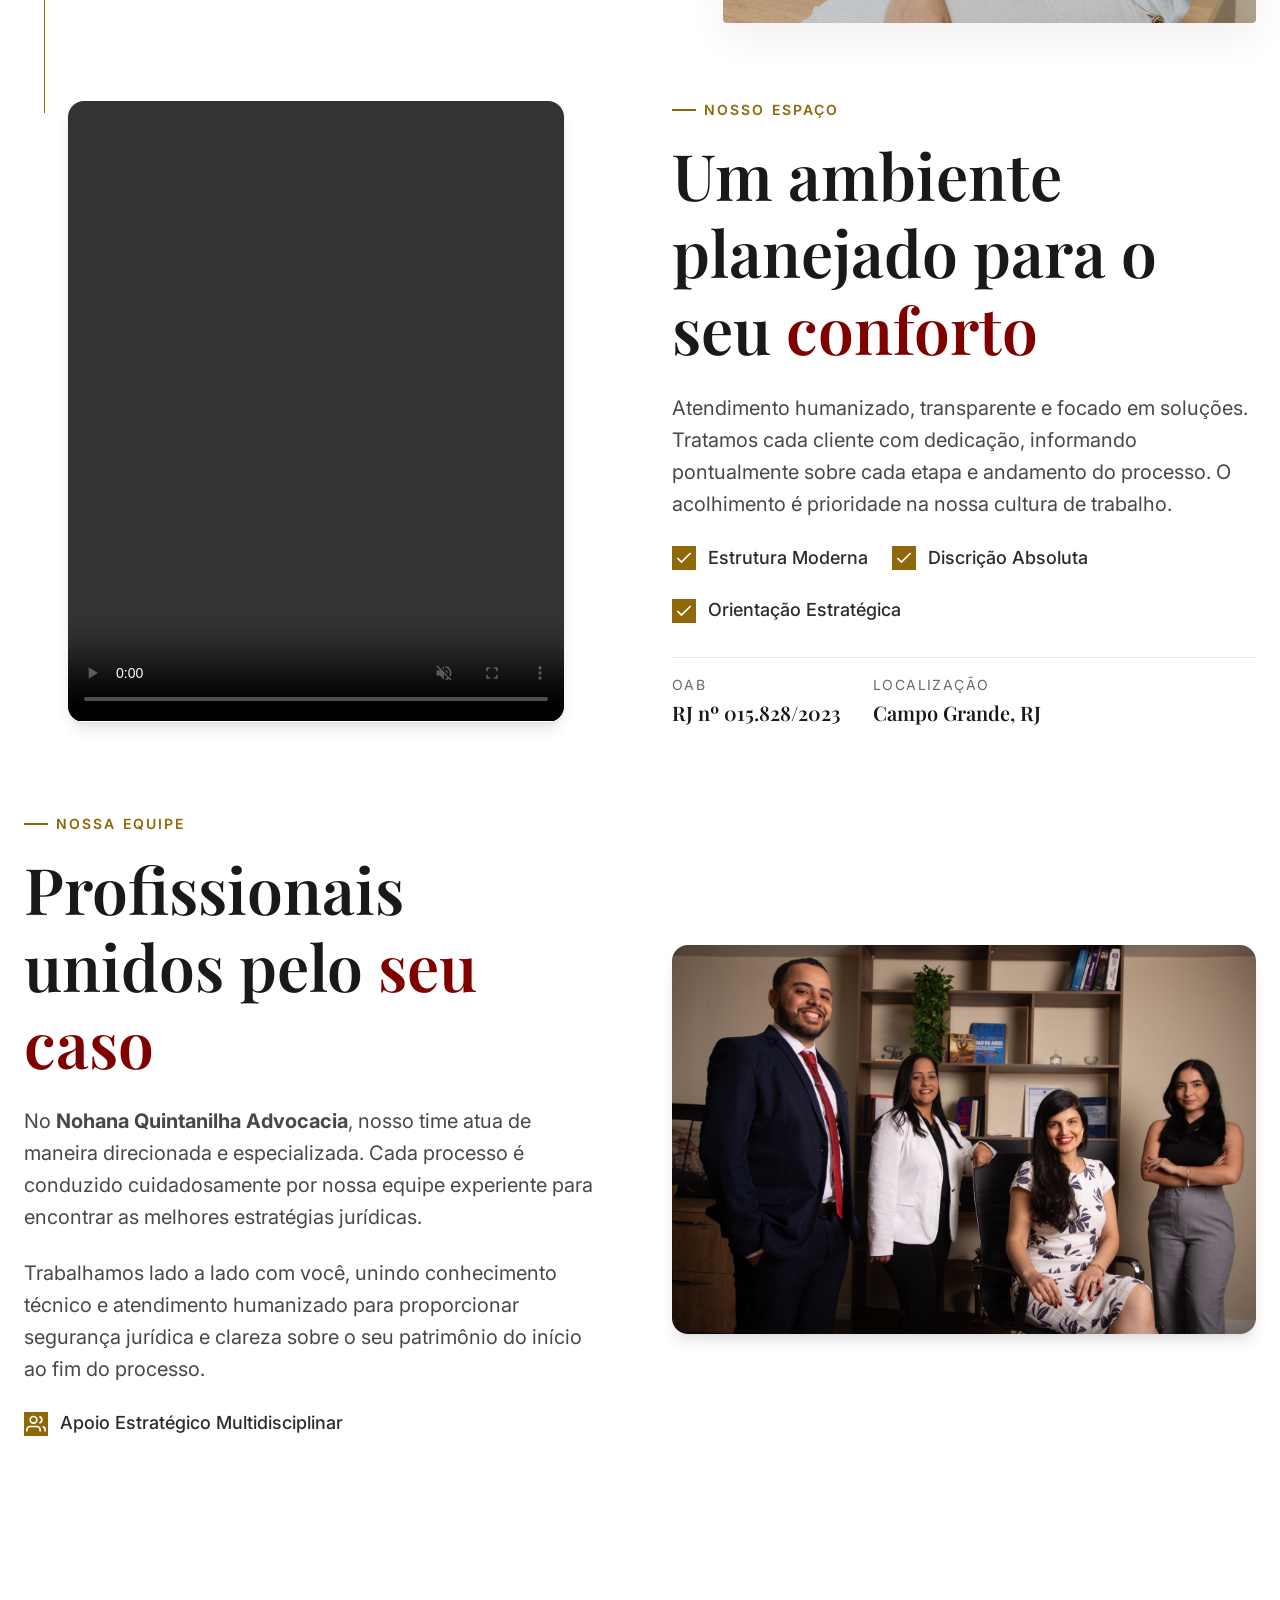
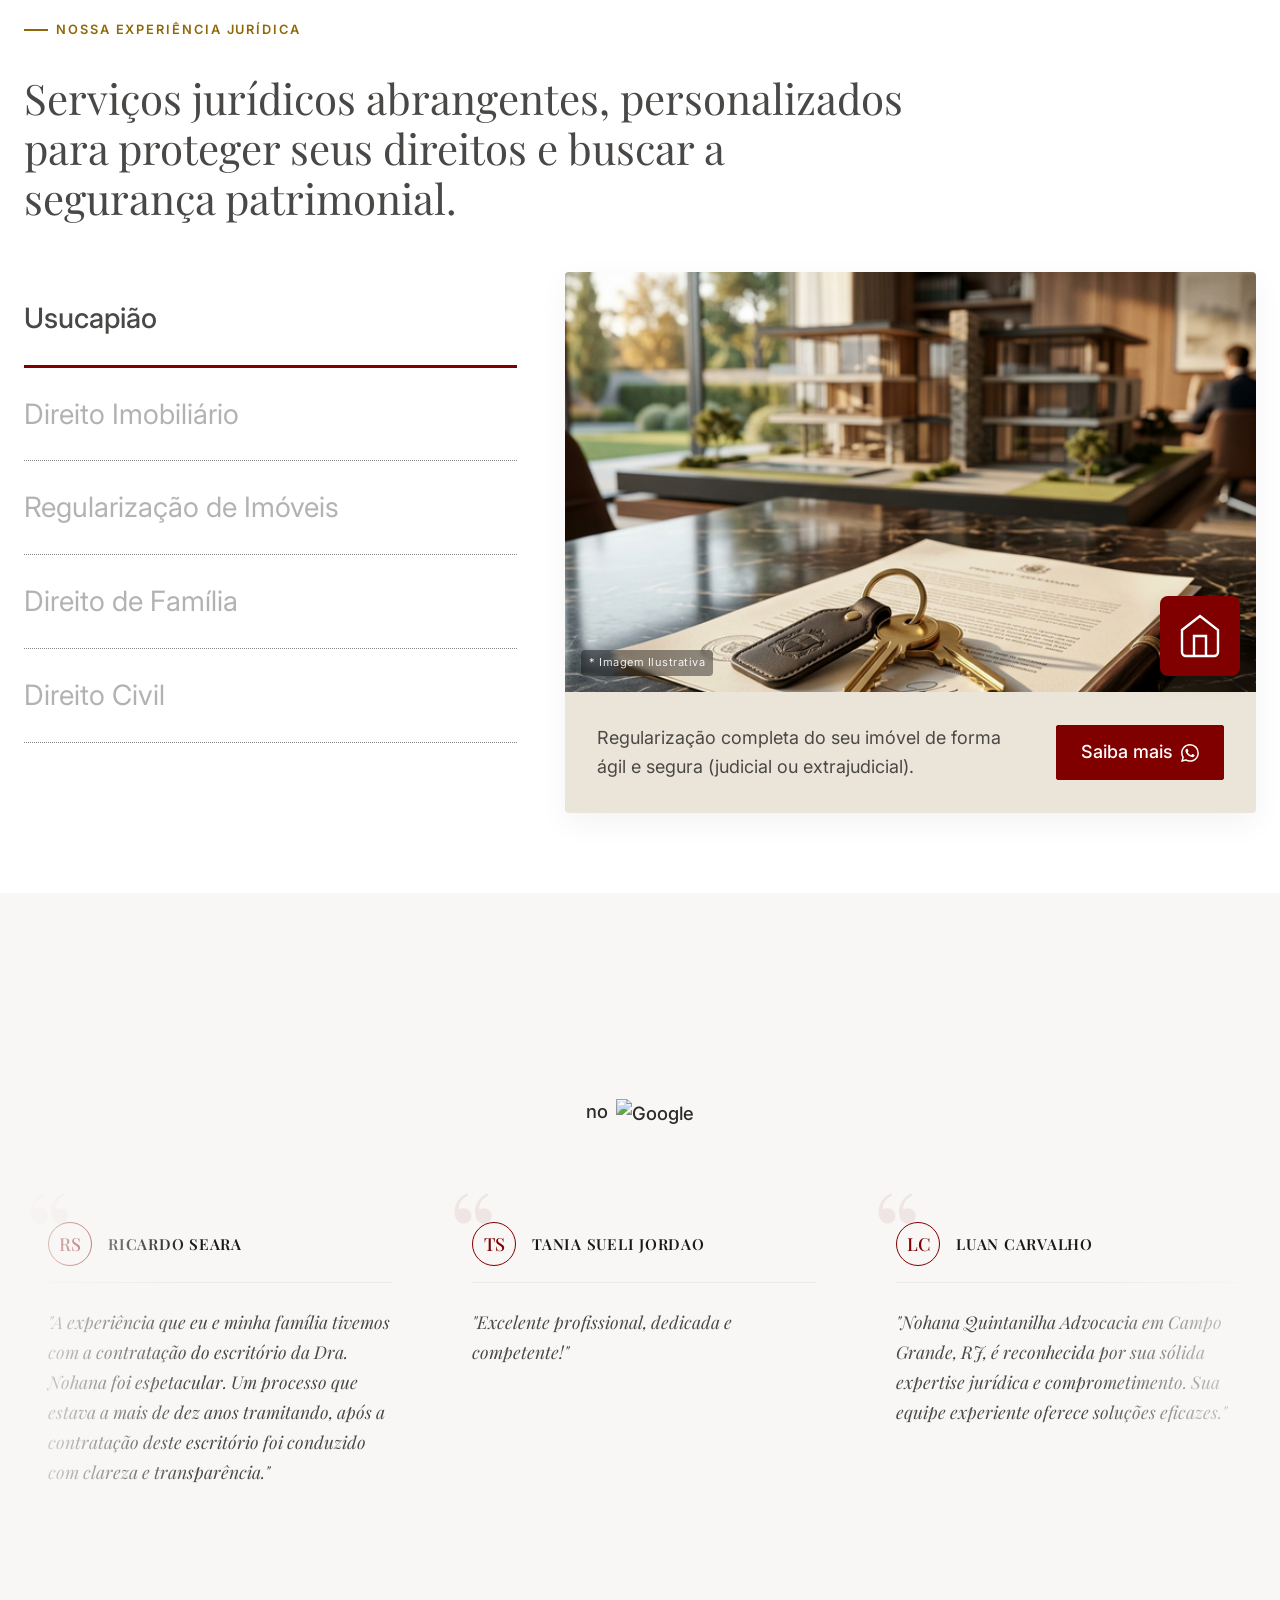
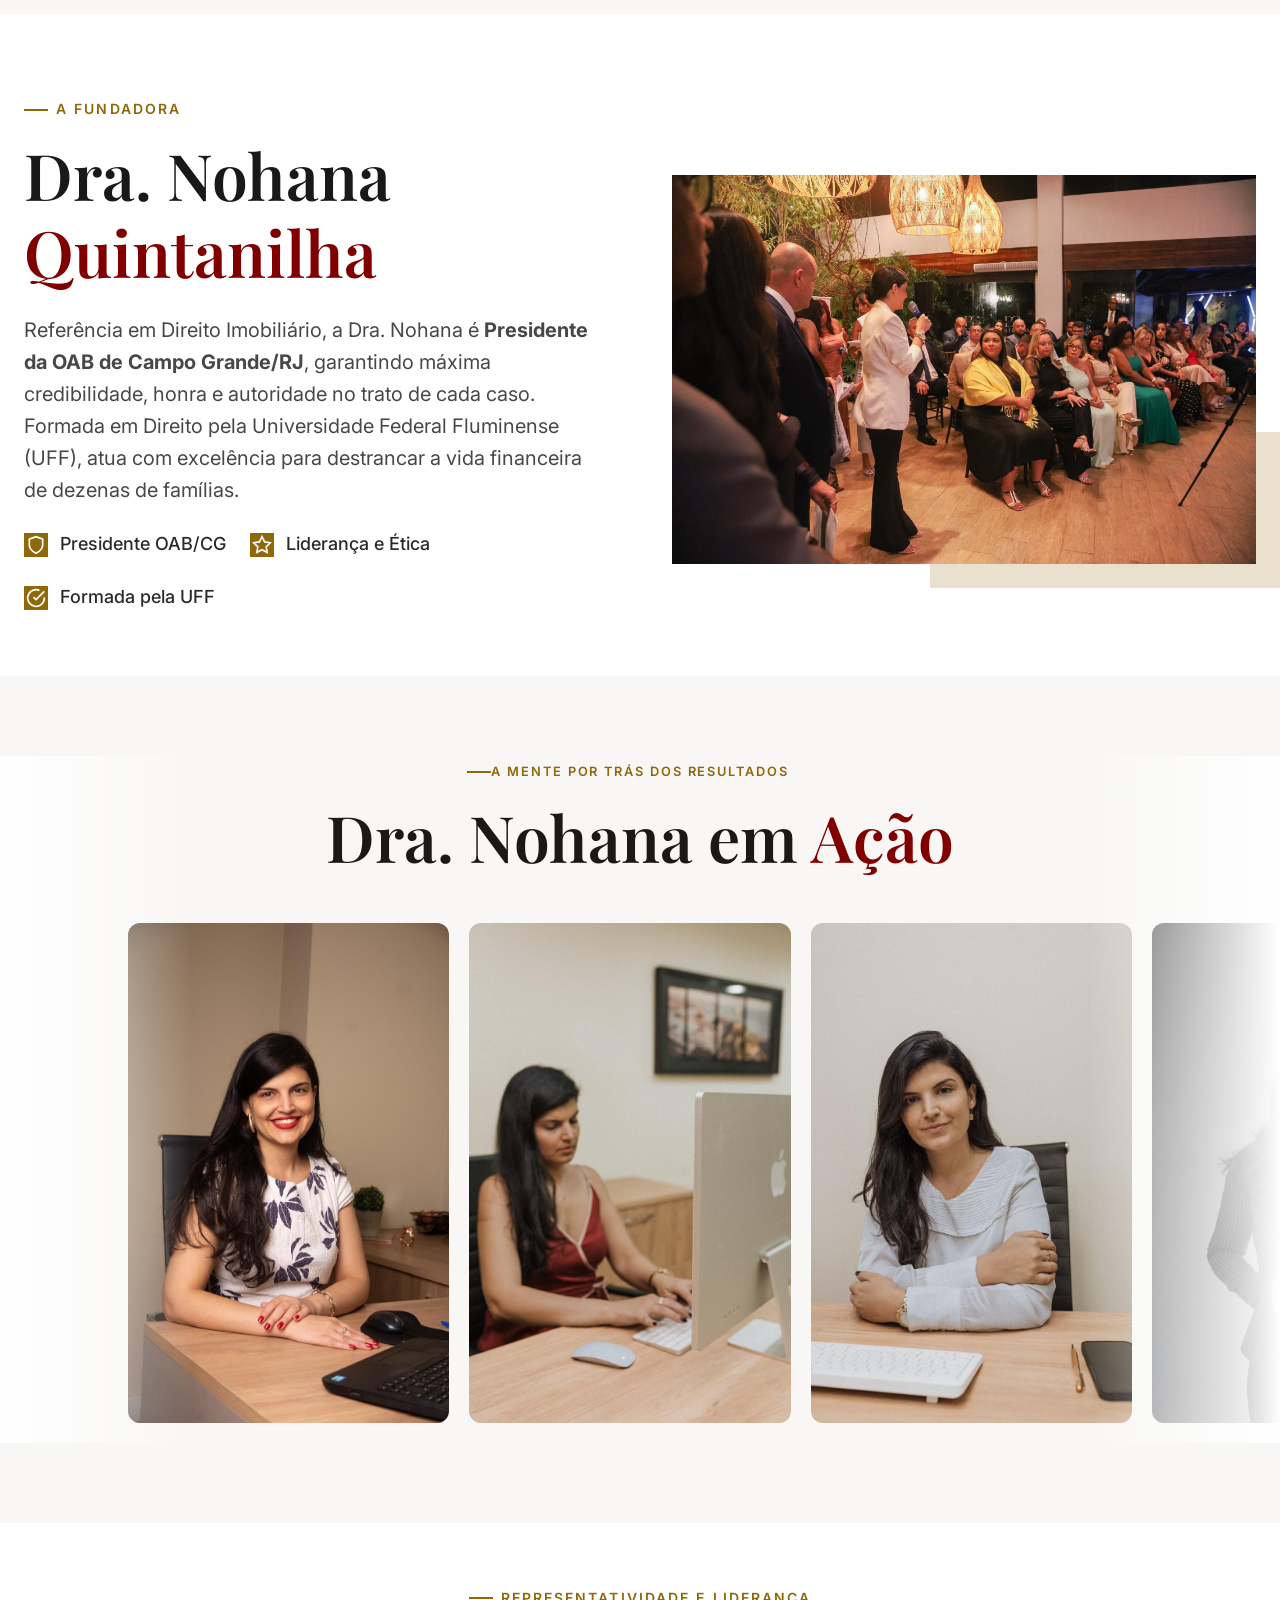
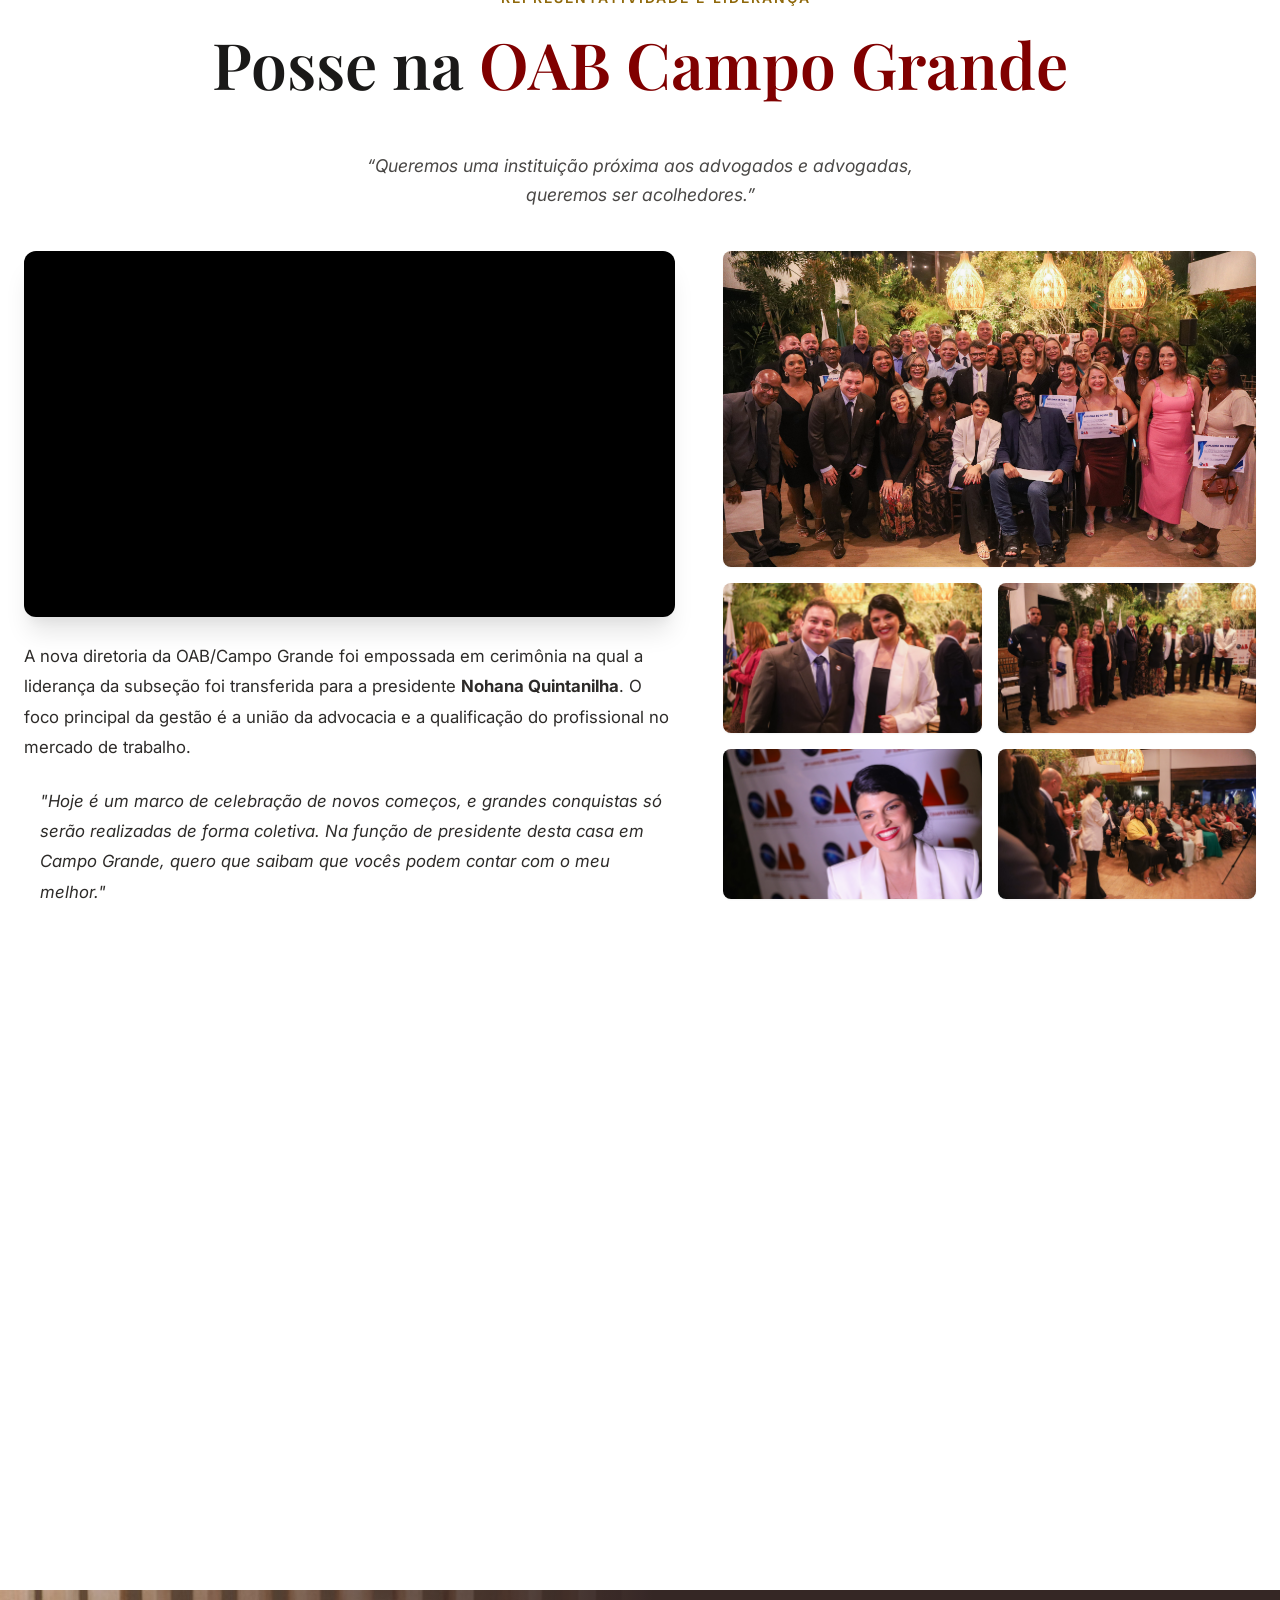
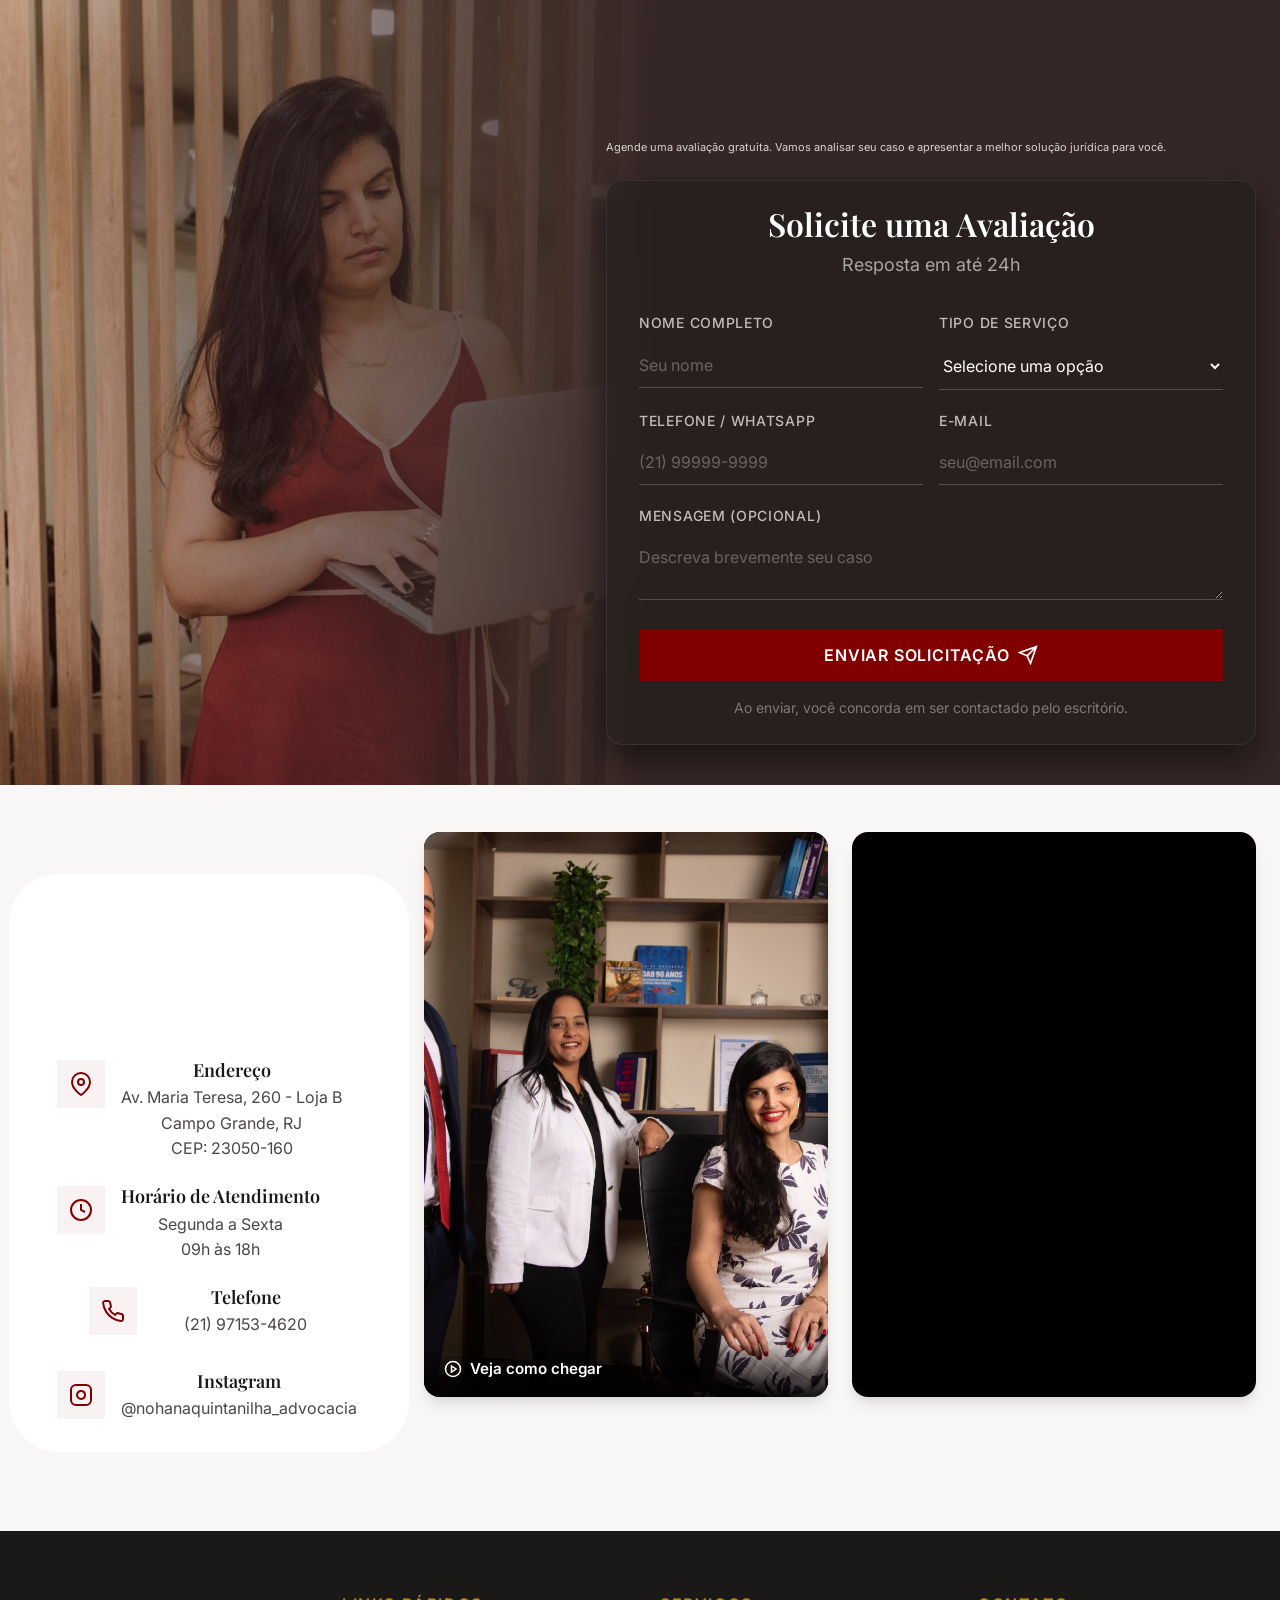
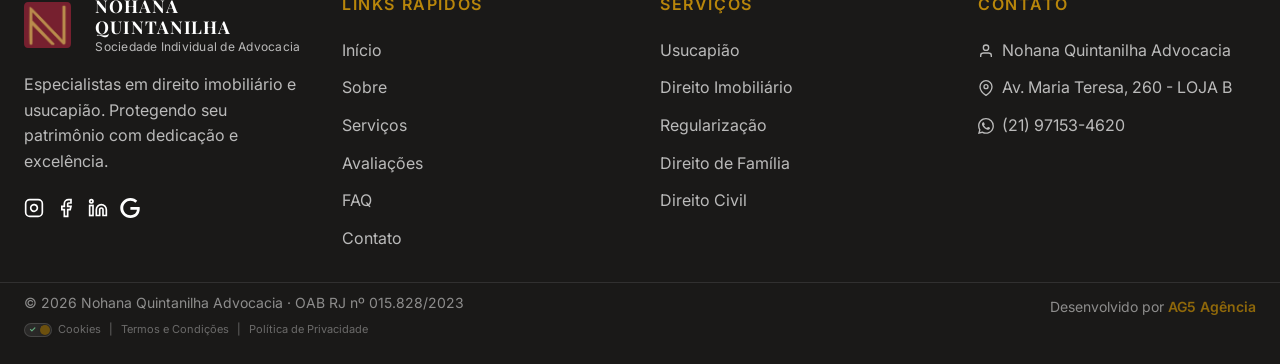
==== commit 6f7339f2: "fix: teste" ====
--- a/index.html
+++ b/index.html
@@ -48,6 +48,7 @@
     <noscript><link rel="stylesheet" href="cookie-banner.css"></noscript>
     
     <!-- CSS Principal (Carregamento Síncrono para evitar FOUC) -->
+    <link rel="preload" href="style.css" as="style">
     <link rel="stylesheet" href="style.css">
 
     <!-- Preloads Críticos -->
@@ -261,6 +262,7 @@
                                 type="video/mp4">
                             <img src="Videos como chegar no escritorio e imagens no escritorio e equipe/hero-equipe.jpeg"
                                 alt="Equipe Nohana Quintanilha Advocacia">
+                            <track kind="captions" src="legendas.vtt" srclang="pt-br" label="Português">
                         </video>
                         <div class="image-accent"></div>
                     </div>
@@ -280,6 +282,7 @@
                                 type="video/mp4">
                             <img src="Videos como chegar no escritorio e imagens no escritorio e equipe/hero-equipe.jpeg"
                                 alt="Equipe Nohana Quintanilha Advocacia">
+                            <track kind="captions" src="legendas.vtt" srclang="pt-br" label="Português">
                         </video>
                     </div>
 
@@ -1150,7 +1153,7 @@
                     <div class="posse-video"
                         style="border-radius: var(--radius-lg); overflow: hidden; box-shadow: var(--shadow-xl); aspect-ratio: 16/9; width: 100%; background: #000;">
                         <iframe width="100%" height="100%" src="https://www.youtube.com/embed/YYHiEAEnyec"
-                            title="Posse OAB Campo Grande - Dra. Nohana" frameborder="0"
+                            title="Posse OAB Campo Grande - Dra. Nohana" frameborder="0" loading="lazy"
                             allow="accelerometer; autoplay; clipboard-write; encrypted-media; gyroscope; picture-in-picture; web-share"
                             allowfullscreen style="border: none;"></iframe>
                     </div>
@@ -1511,7 +1514,7 @@
                 <div class="custom-location-grid">
                     <!-- Vídeo -->
                     <div class="custom-box">
-                        <video autoplay loop muted playsinline controls aria-label="Vídeo de como chegar detalhado"
+                        <video preload="none" poster="Videos como chegar no escritorio e imagens no escritorio e equipe/hero-equipe.jpeg" loop muted playsinline aria-label="Vídeo de como chegar detalhado"
                             style="width: 100%; height: 100%; object-fit: cover; position: absolute; inset: 0; margin: 0; padding: 0;">
                             <source
                                 src="Videos como chegar no escritorio e imagens no escritorio e equipe/como-chegar.mp4"
--- a/style.css
+++ b/style.css
@@ -11,16 +11,16 @@
         --primary-bordo-light: #A52A2A;
 
         /* Cores de Destaque */
-        --accent-gold: #B8860B;
-        --accent-gold-light: #D4AF37;
-        --accent-gold-dark: #8B6914;
+        --accent-gold: #8F680A; /* Acessibilidade: escurecido o dourado */
+        --accent-gold-light: #B8860B; /* Dourado que estava na cor accent-gold */
+        --accent-gold-dark: #715208;
 
         /* Cores Neutras */
         --white: #FFFFFF;
         --off-white: #F8F7F5;
         --cream: #F5F3F0;
         --light-gray: #E8E6E3;
-        --medium-gray: #9A9896;
+        --medium-gray: #6B6967; /* Acessibilidade: aumentado contraste */
         --dark-gray: #4A4846;
         --charcoal: #2D2B29;
         --black: #1A1918;
--- a/style.css
+++ b/style.css
@@ -11,16 +11,16 @@
         --primary-bordo-light: #A52A2A;
 
         /* Cores de Destaque */
-        --accent-gold: #B8860B;
-        --accent-gold-light: #D4AF37;
-        --accent-gold-dark: #8B6914;
+        --accent-gold: #8F680A; /* Acessibilidade: escurecido o dourado */
+        --accent-gold-light: #B8860B; /* Dourado que estava na cor accent-gold */
+        --accent-gold-dark: #715208;
 
         /* Cores Neutras */
         --white: #FFFFFF;
         --off-white: #F8F7F5;
         --cream: #F5F3F0;
         --light-gray: #E8E6E3;
-        --medium-gray: #9A9896;
+        --medium-gray: #6B6967; /* Acessibilidade: aumentado contraste */
         --dark-gray: #4A4846;
         --charcoal: #2D2B29;
         --black: #1A1918;
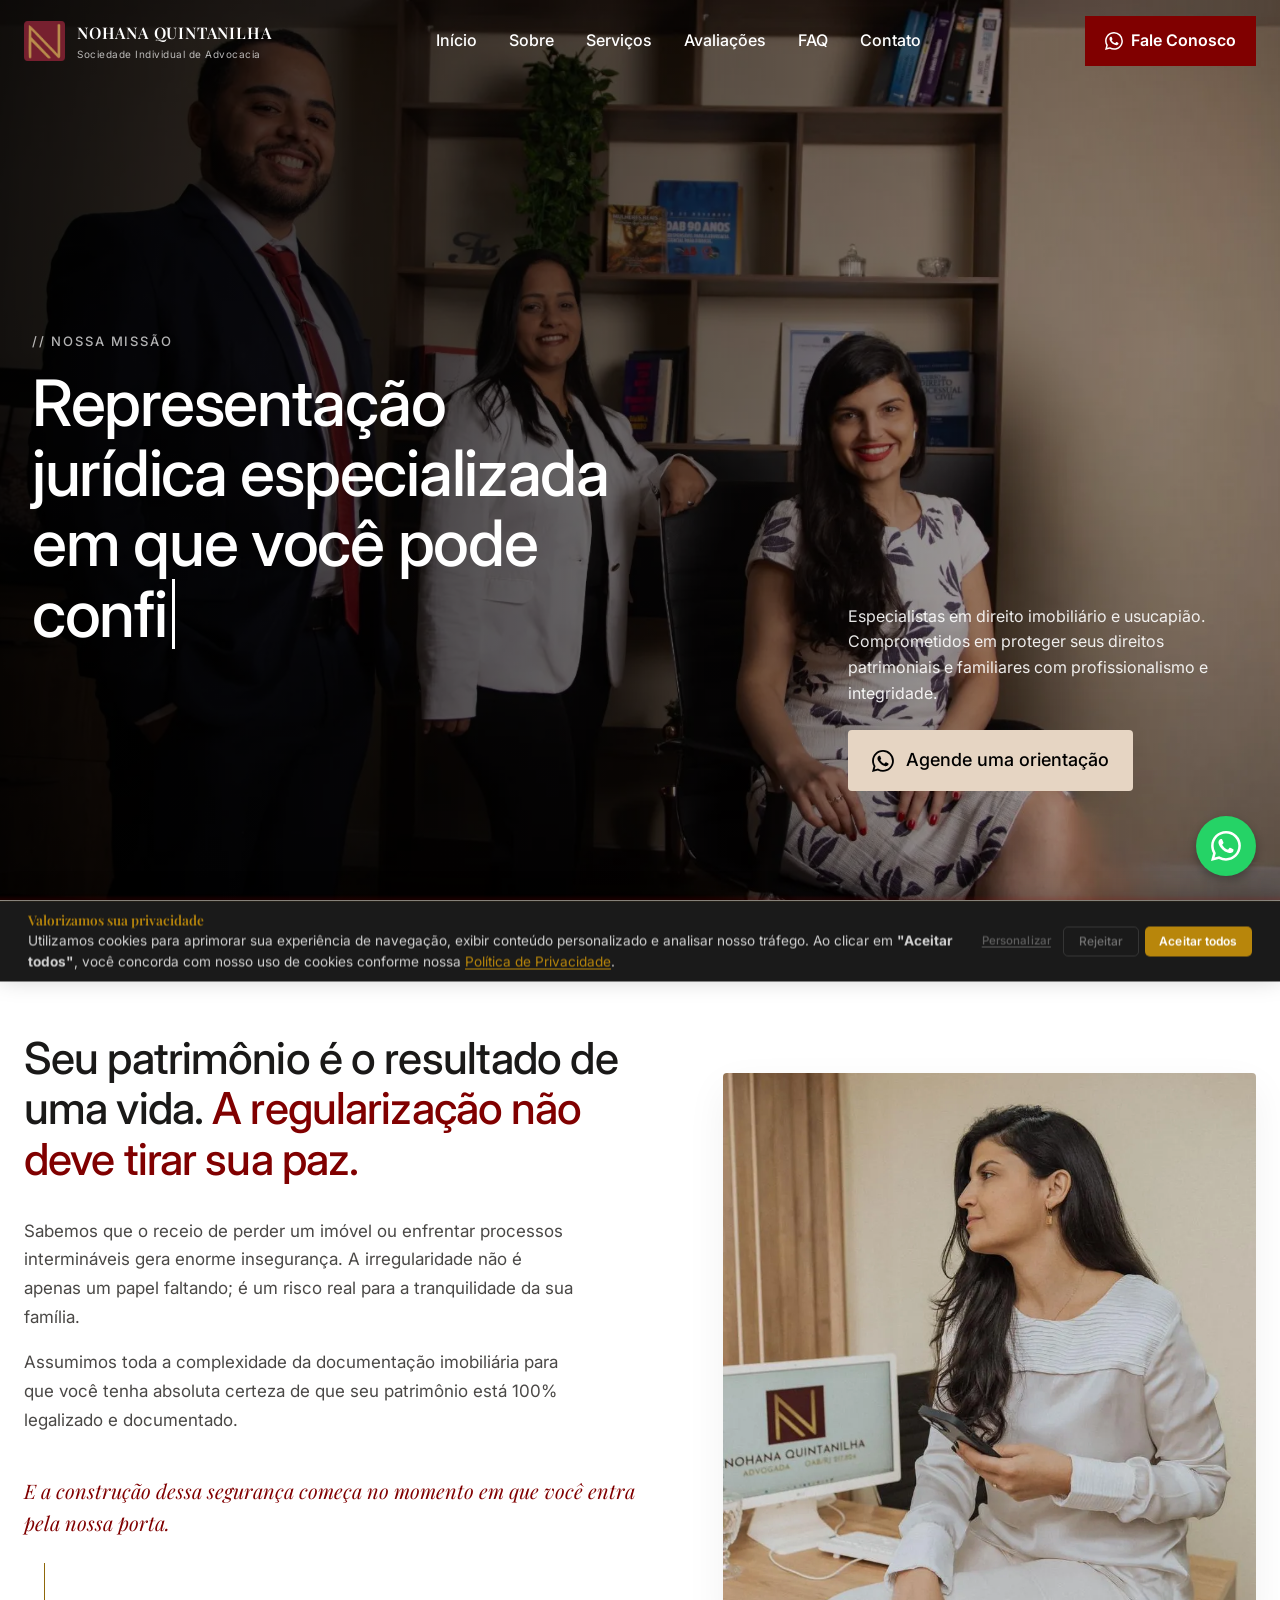
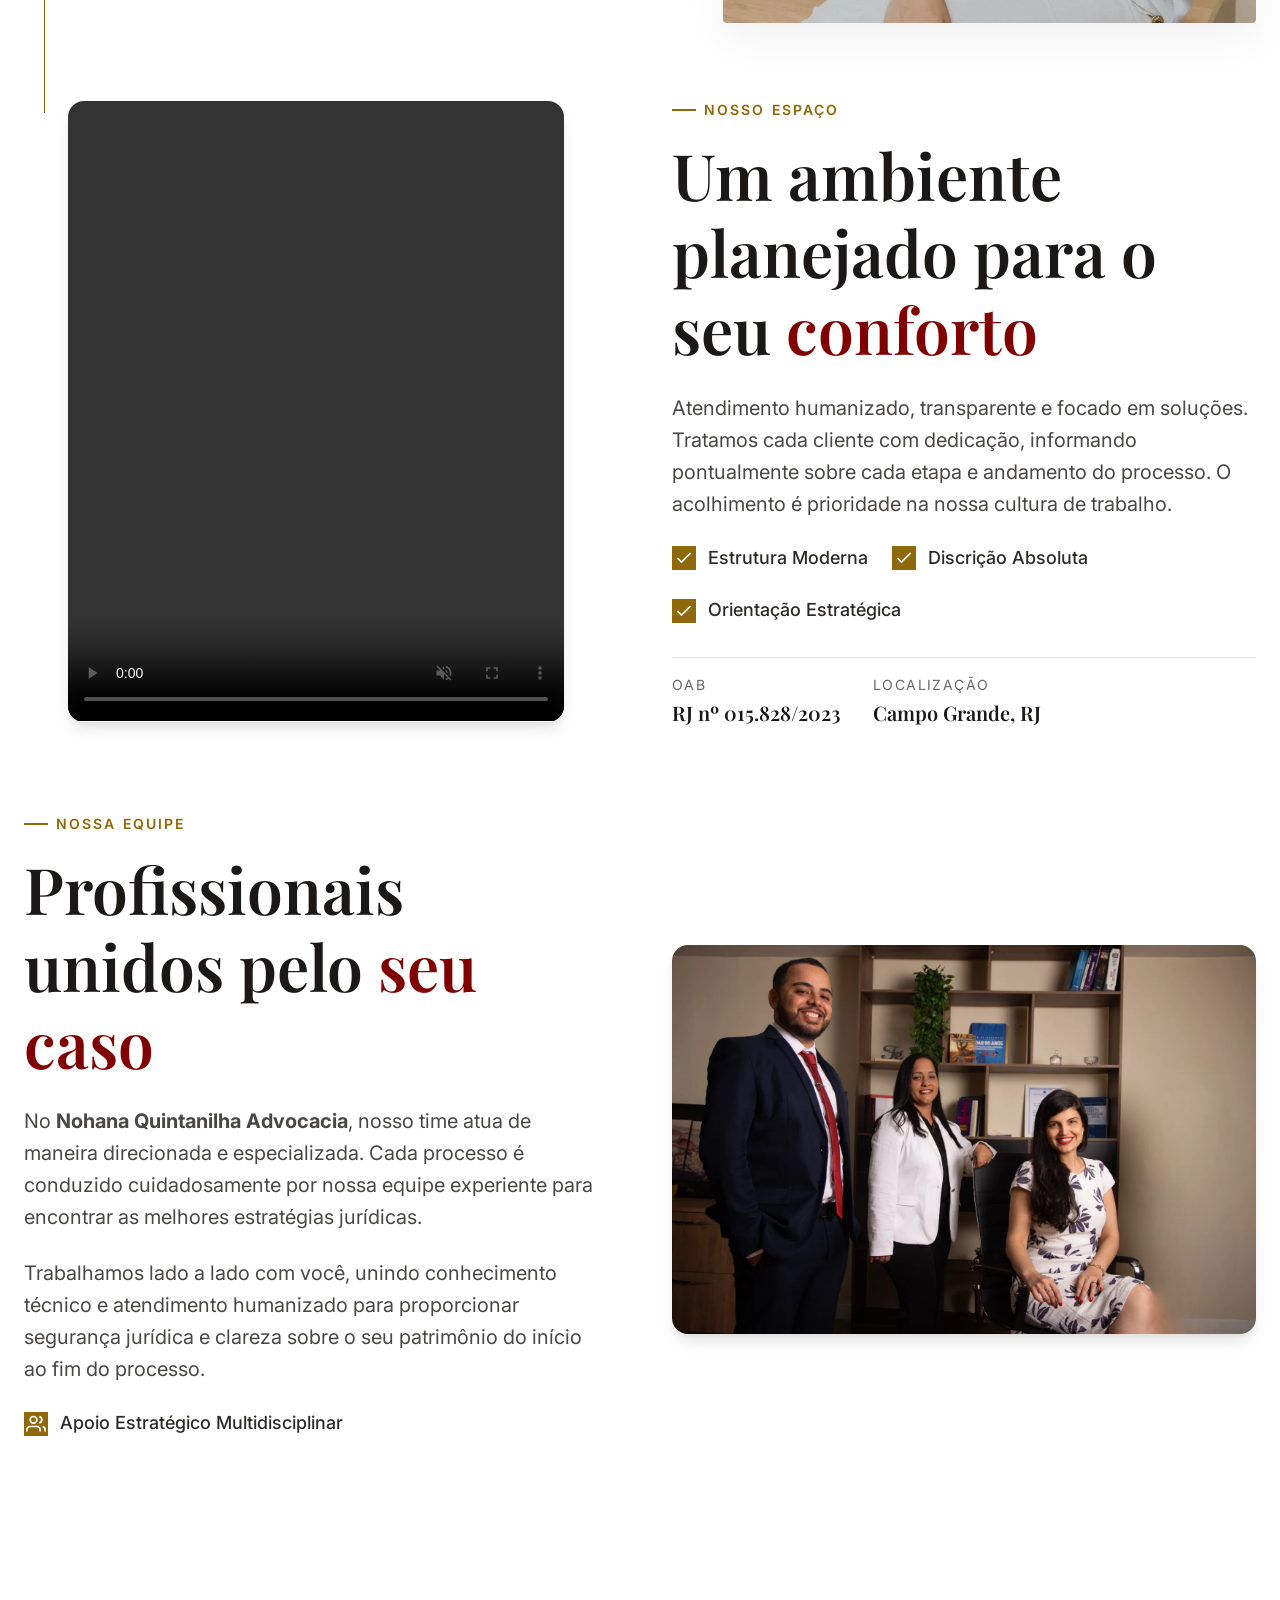
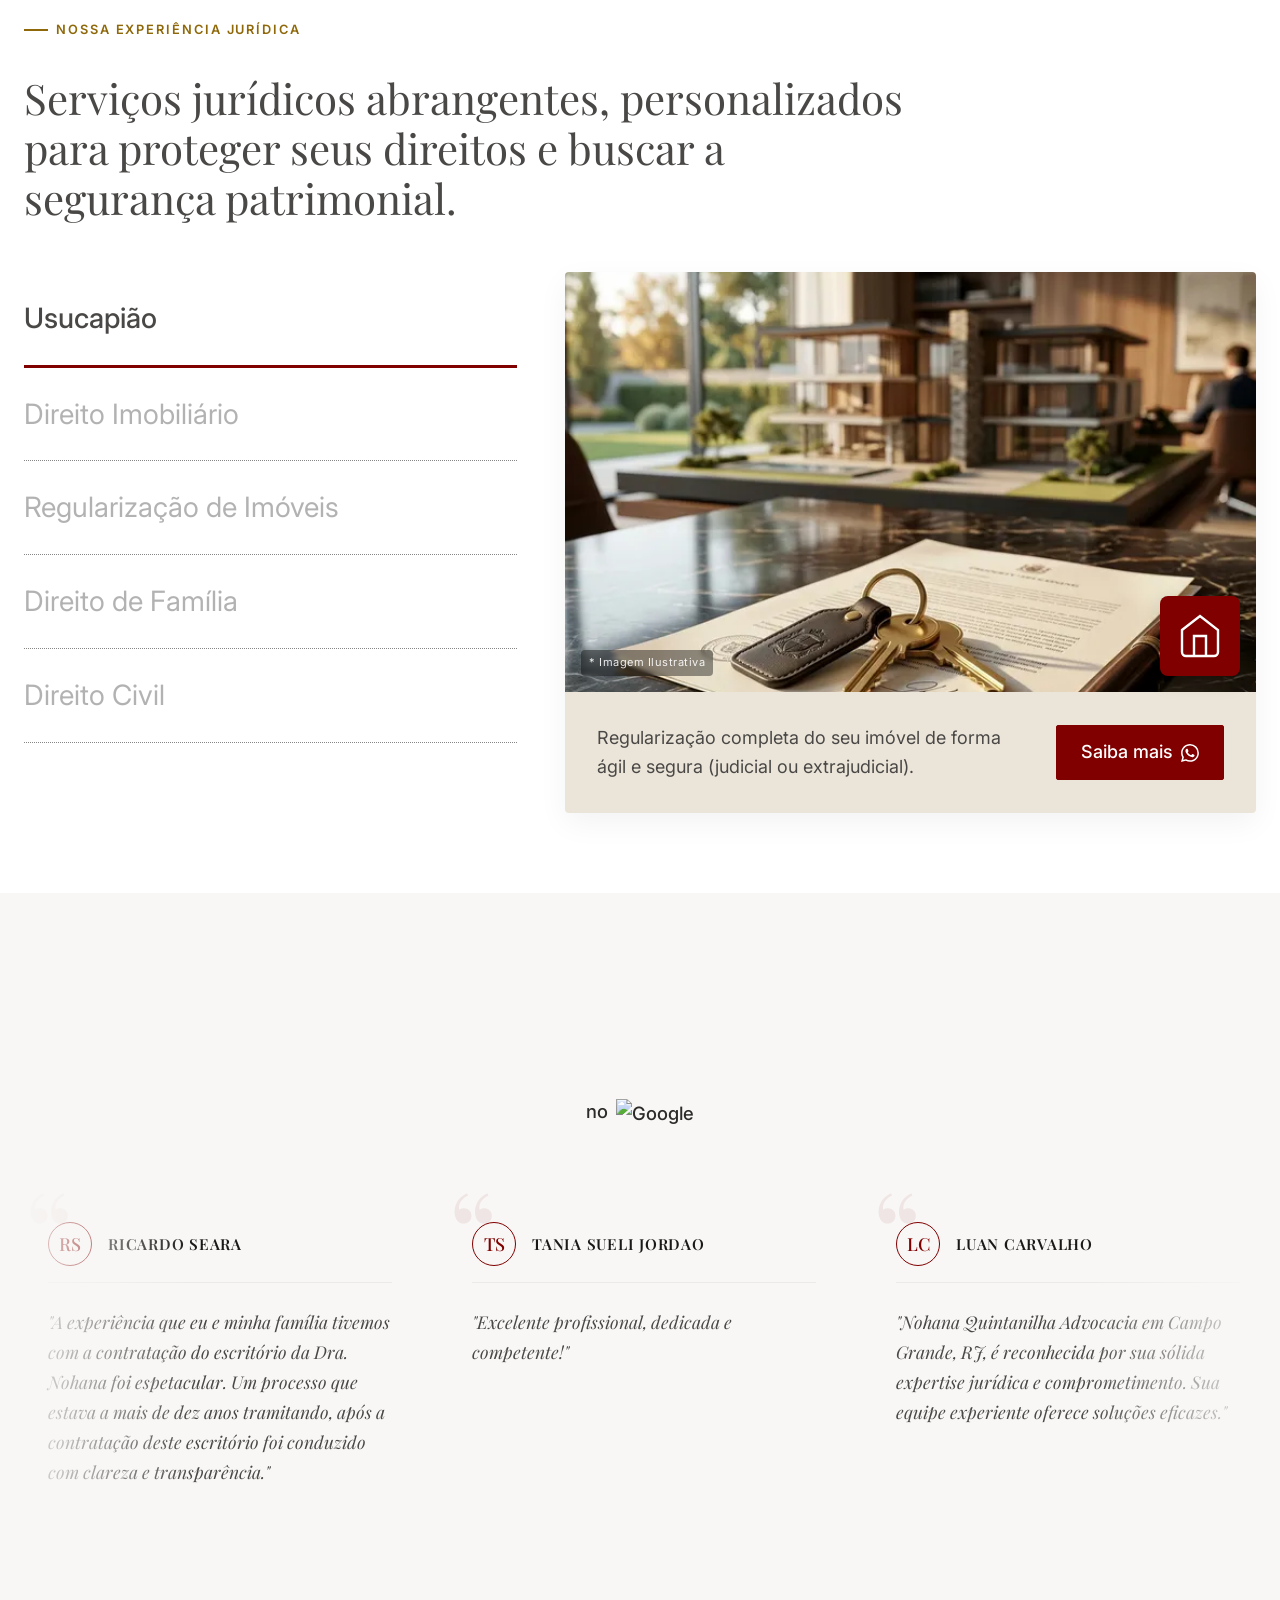
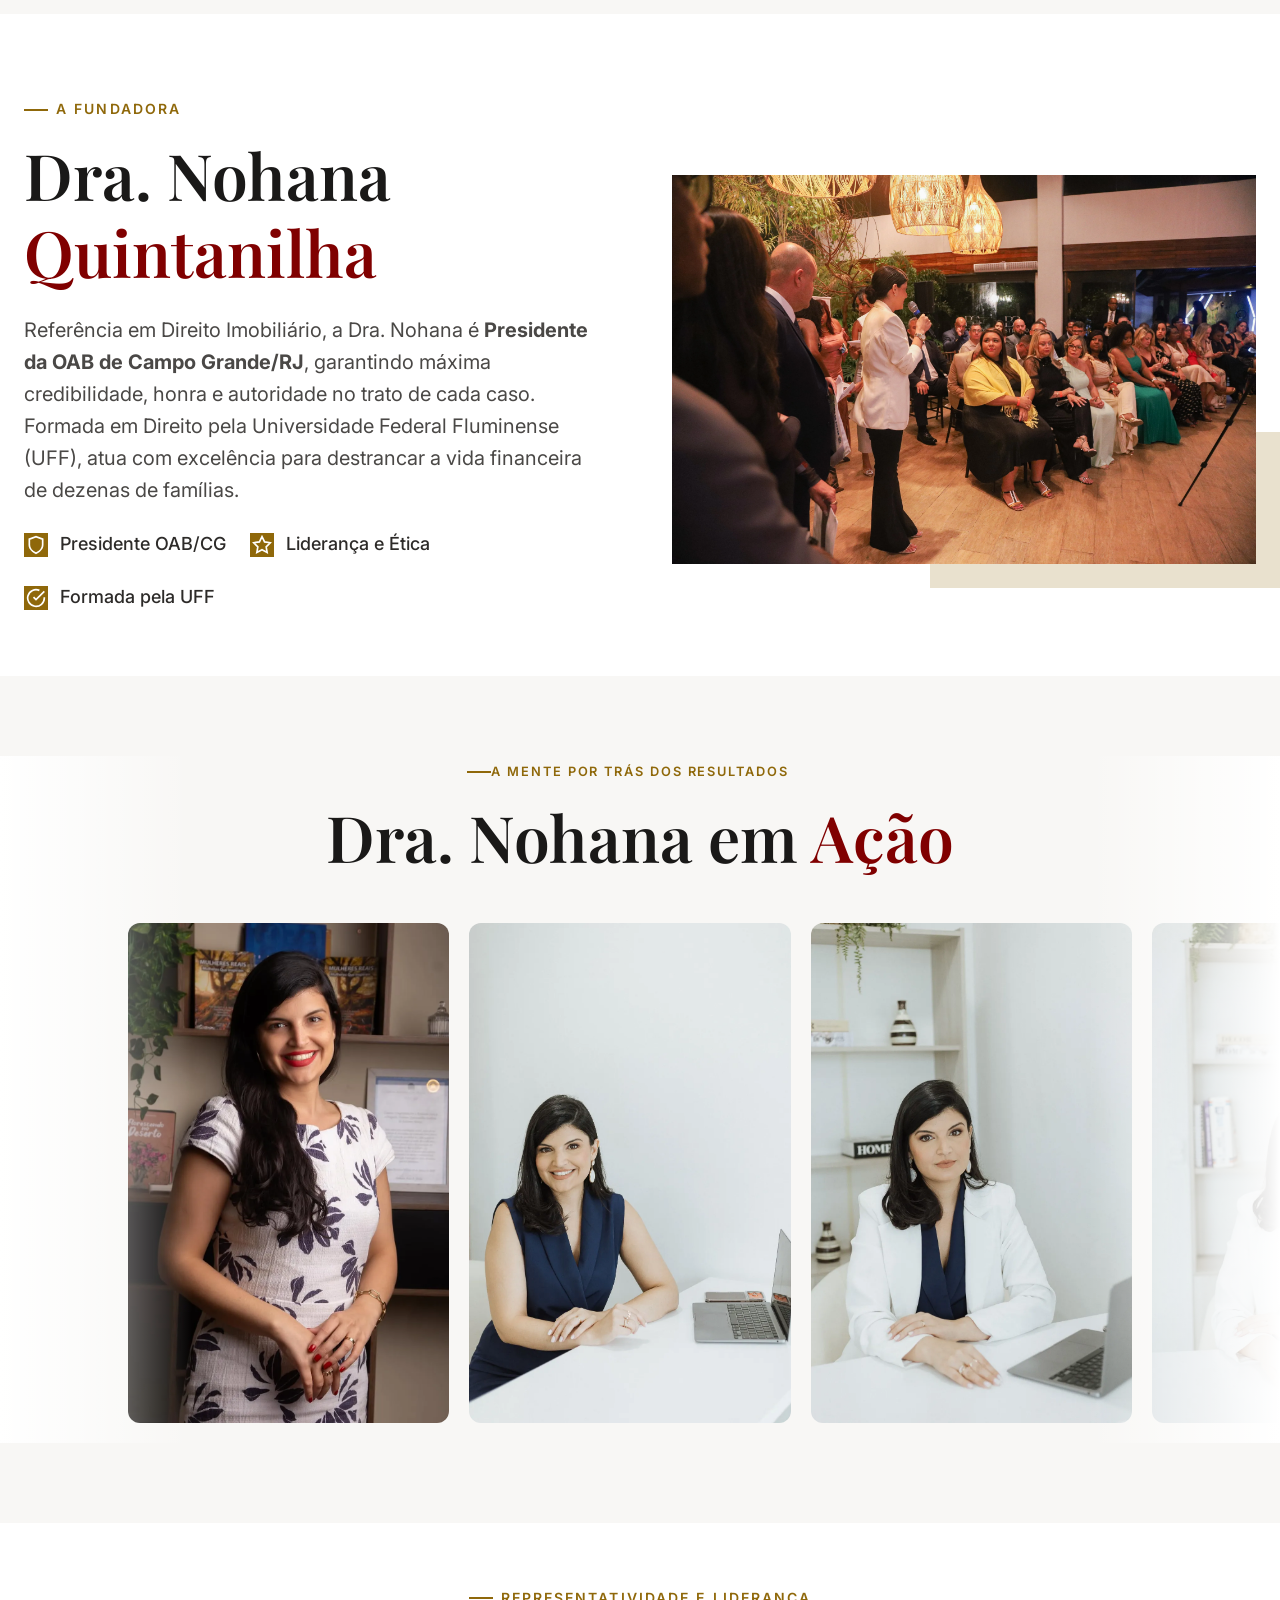
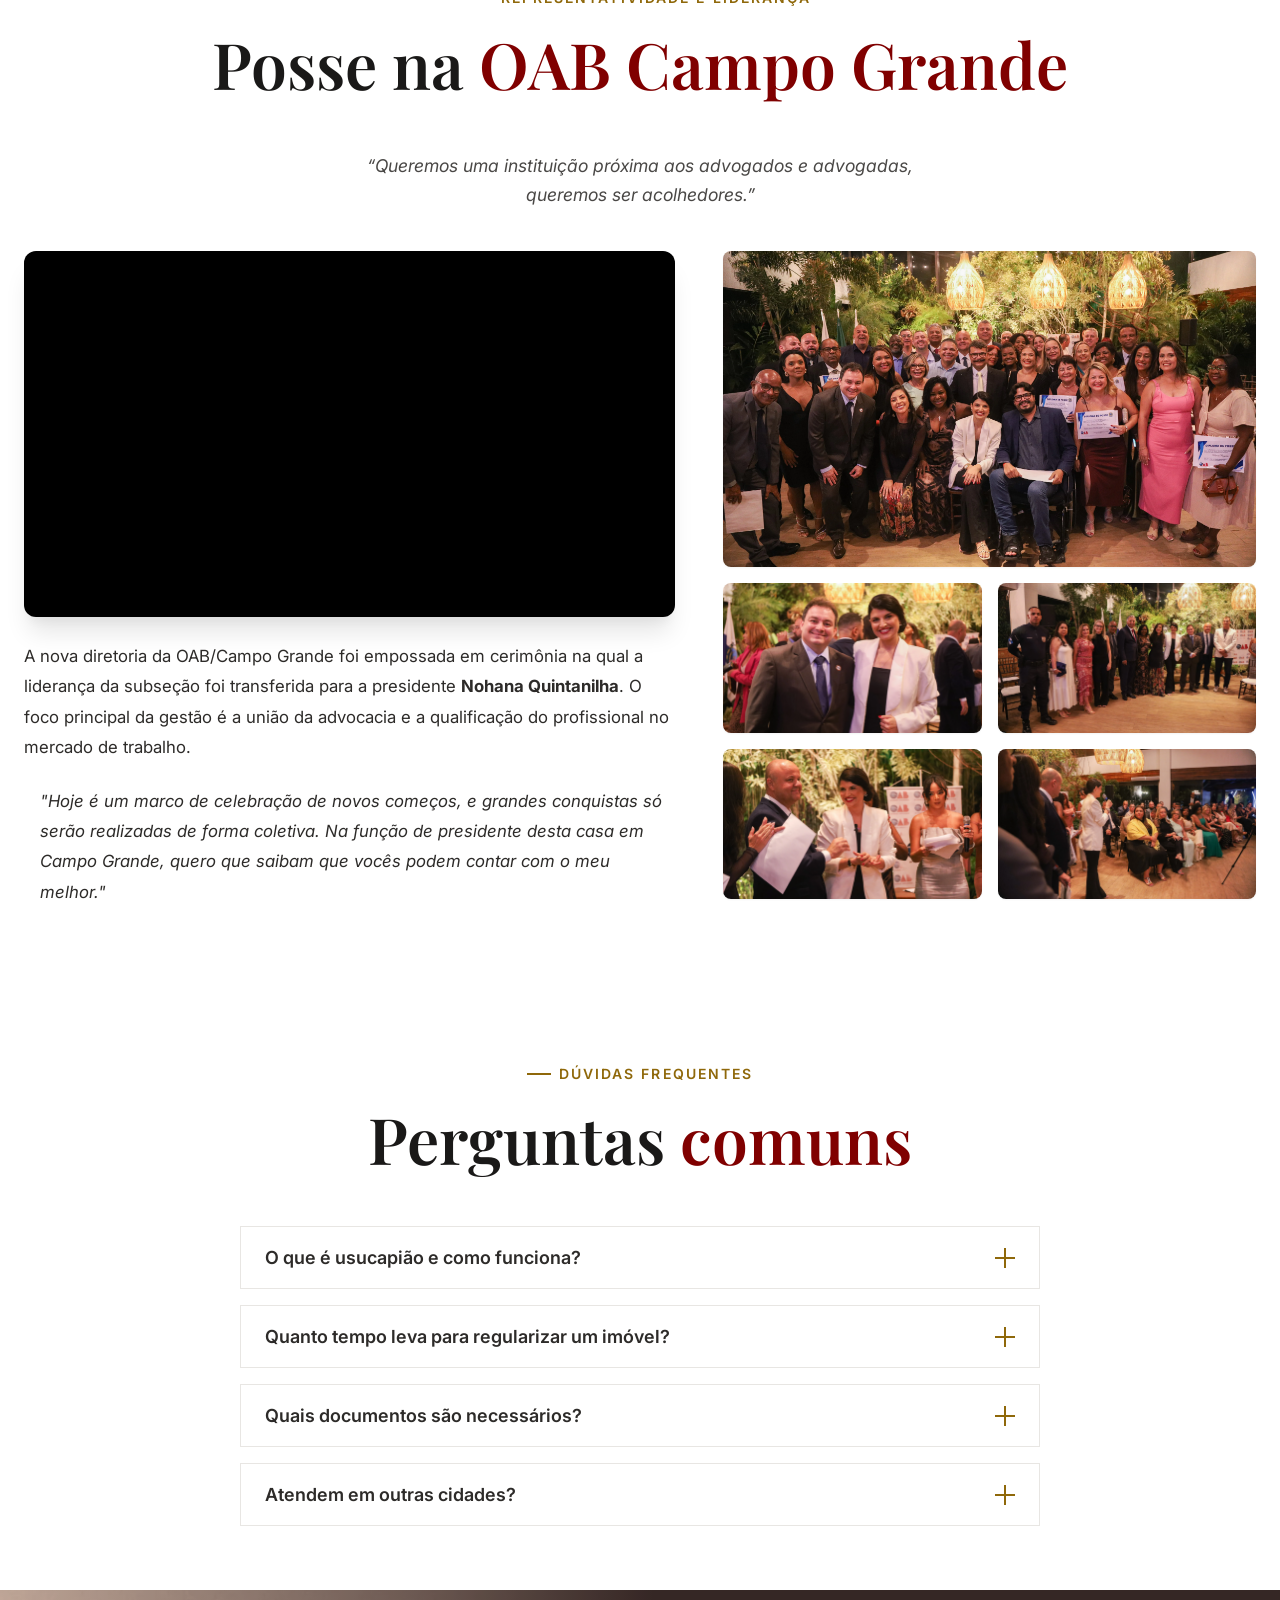
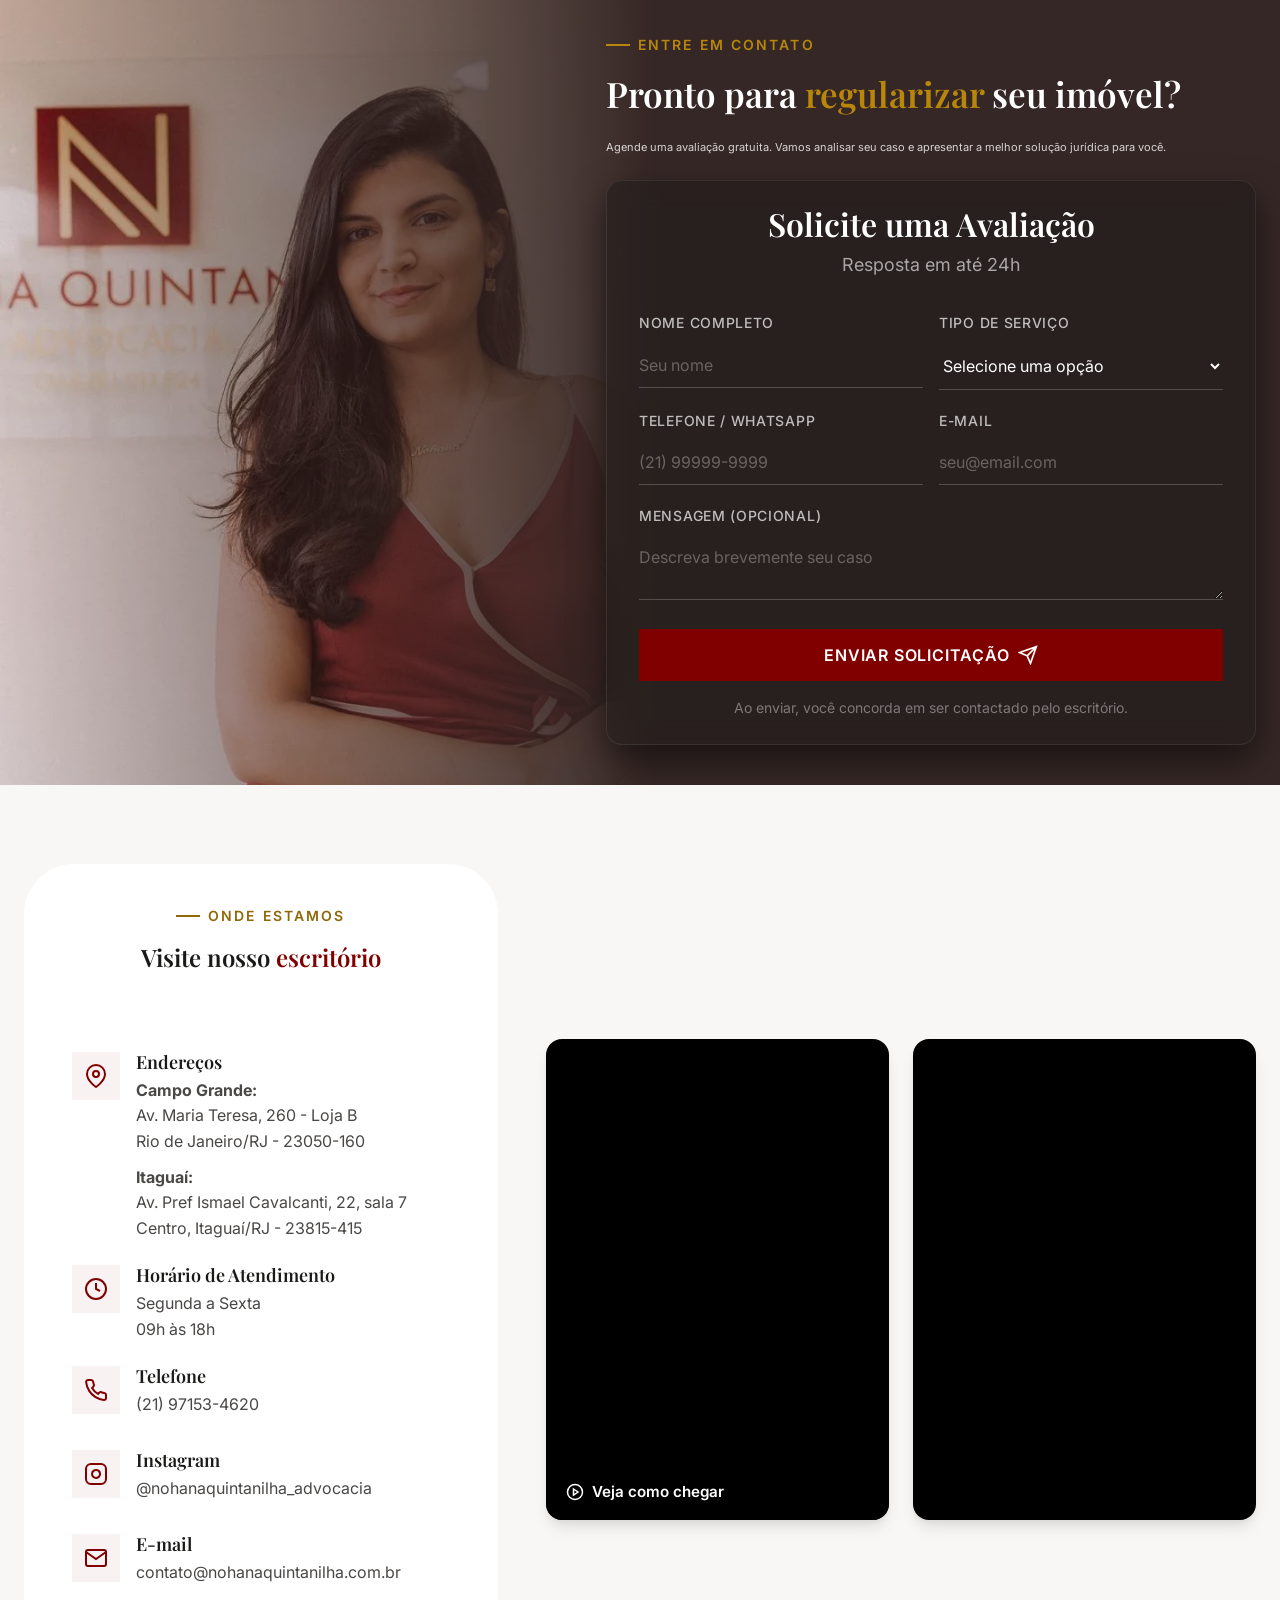
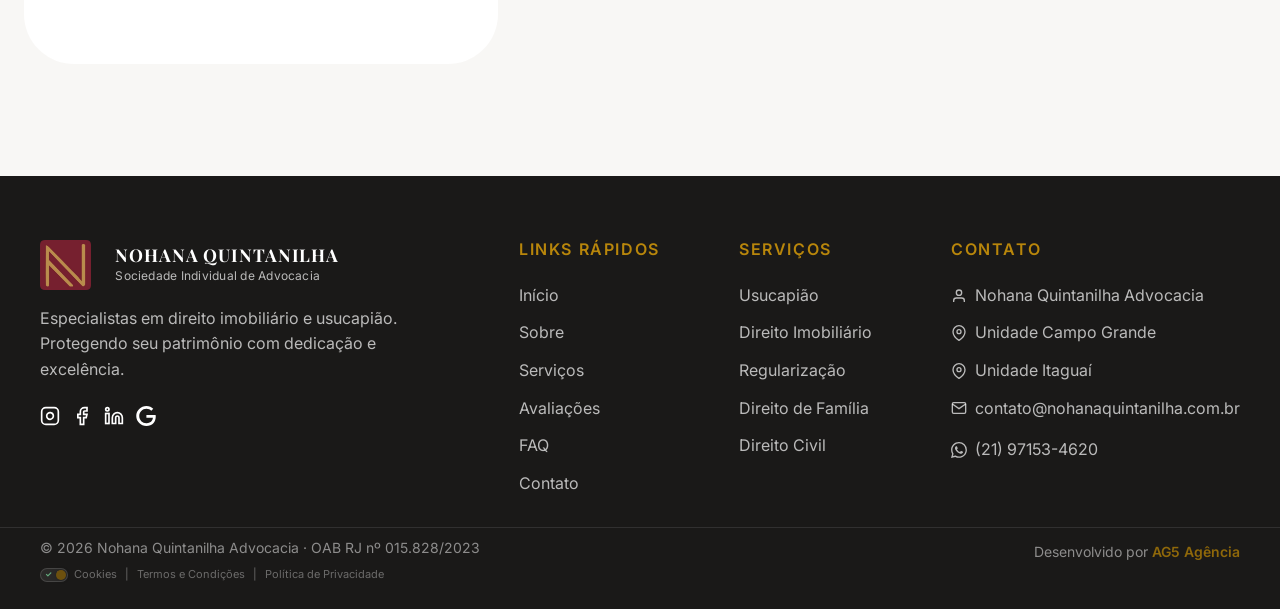
==== commit fac50e97: "fix: aj" ====
--- a/index.html
+++ b/index.html
@@ -15,19 +15,19 @@
         content="Escritório especializado em direito imobiliário, usucapião e regularização de imóveis em Campo Grande, Rio de Janeiro.">
     <!-- ATENÇÃO: O WhatsApp exige URLs absolutas (com https://). Ajuste 'https://www.nohanaquintanilha.com.br/' para o domínio real quando publicar. -->
     <meta property="og:image"
-        content="https://www.nohanaquintanilha.com.br/Videos%20como%20chegar%20no%20escritorio%20e%20imagens%20no%20escritorio%20e%20equipe/hero-equipe.jpeg">
+        content="https://www.nohanaquintanilha.com.br/assets/hero-equipe.webp">
     <meta property="og:image:secure_url"
-        content="https://www.nohanaquintanilha.com.br/Videos%20como%20chegar%20no%20escritorio%20e%20imagens%20no%20escritorio%20e%20equipe/hero-equipe.jpeg">
+        content="https://www.nohanaquintanilha.com.br/assets/hero-equipe.webp">
     <meta property="og:image:width" content="1200">
     <meta property="og:image:height" content="630">
-    <meta property="og:image:type" content="image/jpeg">
+    <meta property="og:image:type" content="image/webp">
     <meta property="og:site_name" content="Nohana Quintanilha Advocacia">
 
     <!-- Twitter Cards -->
     <meta name="twitter:card" content="summary_large_image">
     <meta name="twitter:title" content="Direito Imobiliário & Usucapião em Campo Grande - RJ | Nohana Quintanilha Advocacia">
     <meta name="twitter:description" content="Escritório especializado em direito imobiliário, usucapião e regularização de imóveis em Campo Grande, Rio de Janeiro.">
-    <meta name="twitter:image" content="https://www.nohanaquintanilha.com.br/Videos%20como%20chegar%20no%20escritorio%20e%20imagens%20no%20escritorio%20e%20equipe/hero-equipe.jpeg">
+    <meta name="twitter:image" content="https://www.nohanaquintanilha.com.br/assets/hero-equipe.webp">
 
     <!-- Canonical Tag -->
     <link rel="canonical" href="https://www.nohanaquintanilha.com.br/">
@@ -39,8 +39,8 @@
     <meta name="ICBM" content="-22.906551, -43.568550">
 
     <title>Direito Imobiliário & Usucapião em Campo Grande - RJ | Nohana Quintanilha Advocacia</title>
-    <link rel="icon" type="image/x-icon" href="logos+favicon/icon-empresa-favicon.ico">
-    <link rel="apple-touch-icon" href="logos+favicon/icon-empresa-favicon.ico">
+    <link rel="icon" type="image/x-icon" href="assets/icon-empresa-favicon.ico">
+    <link rel="apple-touch-icon" href="assets/icon-empresa-favicon.ico">
     
     <!-- Otimização CSS -->
     <link rel="preload" href="cookie-banner.css" as="style">
@@ -52,8 +52,8 @@
     <link rel="stylesheet" href="style.css">
 
     <!-- Preloads Críticos -->
-    <link rel="preload" href="Videos como chegar no escritorio e imagens no escritorio e equipe/hero-equipe.jpeg" as="image" media="(min-width: 769px)">
-    <link rel="preload" href="Imagens da Doutora Nohana/hero-mobile.jpeg" as="image" media="(max-width: 768px)">
+    <link rel="preload" href="assets/hero-equipe.webp" as="image" media="(min-width: 769px)">
+    <link rel="preload" href="assets/hero-mobile.webp" as="image" media="(max-width: 768px)">
     
     <!-- Google Fonts -->
     <link rel="preconnect" href="https://fonts.googleapis.com">
@@ -69,8 +69,8 @@
         <div class="nav-container">
             <a href="#" class="logo" style="display: flex; align-items: center; text-decoration: none;">
                 <picture>
-                    <source media="(max-width: 768px)" srcset="logos+favicon/img-empresa-mobile.webp">
-                    <img src="logos+favicon/img-empresa-desktop.webp" alt="Nohana Quintanilha Advocacia" width="200" height="40"
+                    <source media="(max-width: 768px)" srcset="assets/img-empresa-mobile.webp">
+                    <img src="assets/img-empresa-desktop.webp" alt="Nohana Quintanilha Advocacia" width="200" height="40"
                         style="height: 40px; width: auto; object-fit: contain;">
                 </picture>
                 <div class="logo-text">
@@ -84,7 +84,7 @@
                     <div style="display: flex; justify-content: space-between; align-items: center; width: 100%; border-bottom: 1px solid var(--off-white); padding-bottom: var(--space-4); margin-bottom: var(--space-4);">
                         <a href="#" class="logo" style="display: flex; align-items: center; text-decoration: none;">
                             <picture>
-                                <img src="logos+favicon/img-empresa-mobile.webp" alt="Nohana Quintanilha Advocacia" width="160" height="44"
+                                <img src="assets/img-empresa-mobile.webp" alt="Nohana Quintanilha Advocacia" width="160" height="44"
                                     style="height: 44px; width: auto; object-fit: contain;">
                             </picture>
                             <div class="logo-text" style="margin-left: 8px;">
@@ -149,9 +149,9 @@
                 }
             </style>
             <img class="hero-img-desk" width="1920" height="1080"
-                src="Videos como chegar no escritorio e imagens no escritorio e equipe/hero-equipe.jpeg"
+                src="assets/hero-equipe.webp"
                 alt="Equipe Nohana Quintanilha Advocacia" fetchpriority="high">
-            <img class="hero-img-mob" width="1080" height="1920" src="Imagens da Doutora Nohana/hero-mobile.jpeg"
+            <img class="hero-img-mob" width="1080" height="1920" src="assets/hero-mobile.webp"
                 alt="Nohana Quintanilha Advocacia" fetchpriority="high">
             <div class="hero-gradient-overlay"></div>
         </div>
@@ -198,6 +198,8 @@
                 <span class="marquee-separator">◆</span>
                 <span class="marquee-item">CAMPO GRANDE - RJ</span>
                 <span class="marquee-separator">◆</span>
+                <span class="marquee-item">ITAGUAÍ - RJ</span>
+                <span class="marquee-separator">◆</span>
                 <span class="marquee-item">NOHANA QUINTANILHA</span>
                 <span class="marquee-separator">◆</span>
                 <span class="marquee-item">ADVOCACIA</span>
@@ -210,6 +212,8 @@
                 <span class="marquee-separator">◆</span>
                 <span class="marquee-item">CAMPO GRANDE - RJ</span>
                 <span class="marquee-separator">◆</span>
+                <span class="marquee-item">ITAGUAÍ - RJ</span>
+                <span class="marquee-separator">◆</span>
             </div>
         </div>
     </section>
@@ -223,7 +227,7 @@
                         Seu patrimônio é o resultado de uma vida. <span class="highlight-bordo">A regularização não deve
                             tirar sua paz.</span>
                     </h2>
-                    <img src="Imagens da Doutora Nohana/resolucao-mobile.jpeg" alt="Resolução"
+                    <img src="assets/resolucao-mobile.webp" alt="Resolução"
                         class=" mobile-only-img-1"
                         style="width: 100%; border-radius: var(--radius-lg); margin-bottom: var(--space-6); box-shadow: var(--shadow-md);"
                         loading="lazy">
@@ -241,7 +245,7 @@
                 </div>
 
                 <div class="pt-image-group">
-                    <img src="Imagens da Doutora Nohana/resolucao-mobile.jpeg"
+                    <img src="assets/resolucao-mobile.webp"
                         alt="Atendimento Especializado Nohana Quintanilha" class="pt-img-main" loading="lazy">
                 </div>
             </div>
@@ -258,9 +262,9 @@
                         <video controls autoplay loop muted playsinline aria-label="Vídeo do interior do escritório"
                             style="width: 100%; height: 100%; object-fit: cover;">
                             <source
-                                src="Videos como chegar no escritorio e imagens no escritorio e equipe/nosso-escritorio.mp4"
+                                src="assets/nosso-escritorio.mp4"
                                 type="video/mp4">
-                            <img src="Videos como chegar no escritorio e imagens no escritorio e equipe/hero-equipe.jpeg"
+                            <img src="assets/hero-equipe.webp"
                                 alt="Equipe Nohana Quintanilha Advocacia">
                             <track kind="captions" src="legendas.vtt" srclang="pt-br" label="Português">
                         </video>
@@ -278,9 +282,9 @@
                         <video controls autoplay loop muted playsinline aria-label="Vídeo do interior do escritório"
                             style="width: 100%; height: 100%; object-fit: cover;">
                             <source
-                                src="Videos como chegar no escritorio e imagens no escritorio e equipe/nosso-escritorio.mp4"
+                                src="assets/nosso-escritorio.mp4"
                                 type="video/mp4">
-                            <img src="Videos como chegar no escritorio e imagens no escritorio e equipe/hero-equipe.jpeg"
+                            <img src="assets/hero-equipe.webp"
                                 alt="Equipe Nohana Quintanilha Advocacia">
                             <track kind="captions" src="legendas.vtt" srclang="pt-br" label="Português">
                         </video>
@@ -342,7 +346,7 @@
 
                     <div class="mobile-only-img-1"
                         style="border-radius: var(--radius-xl); overflow: hidden; box-shadow: var(--shadow-lg); margin: var(--space-6) 0;">
-                        <img src="Videos como chegar no escritorio e imagens no escritorio e equipe/hero-equipe.jpeg"
+                        <img src="assets/hero-equipe.webp"
                             alt="Equipe Nohana Quintanilha Advocacia"
                             style="width: 100%; height: auto; object-fit: cover;">
                     </div>
@@ -376,7 +380,7 @@
                 <div class="team-image">
                     <div class="image-wrapper"
                         style="border-radius: var(--radius-xl); overflow: hidden; box-shadow: var(--shadow-lg);">
-                        <img src="Videos como chegar no escritorio e imagens no escritorio e equipe/hero-equipe.jpeg"
+                        <img src="assets/hero-equipe.webp"
                             alt="Equipe Nohana Quintanilha Advocacia"
                             style="width: 100%; height: auto; object-fit: cover;">
                         <div class="image-accent"></div>
@@ -425,7 +429,7 @@
                     <div id="tab-usucapiao" class="sp-tab-content active">
                         <div class="sp-image-box">
                             <div class="sp-img-container">
-                                <img src="Imagens de Servicos/1-usucapiao.png" alt="Usucapião Ilustração"
+                                <img src="assets/1-usucapiao.webp" alt="Usucapião Ilustração"
                                     class="sp-image" loading="lazy">
                                 <span class="sp-img-tag">* Imagem Ilustrativa</span>
                                 <div class="sp-icon-overlay">
@@ -450,7 +454,7 @@
                     <div id="tab-imobiliario" class="sp-tab-content">
                         <div class="sp-image-box">
                             <div class="sp-img-container">
-                                <img src="Imagens de Servicos/2-imobiliario.png" alt="Direito Imobiliário"
+                                <img src="assets/2-imobiliario.webp" alt="Direito Imobiliário"
                                     class="sp-image" loading="lazy">
                                 <span class="sp-img-tag">* Imagem Ilustrativa</span>
                                 <div class="sp-icon-overlay">
@@ -475,7 +479,7 @@
                     <div id="tab-regularizacao" class="sp-tab-content">
                         <div class="sp-image-box">
                             <div class="sp-img-container">
-                                <img src="Imagens de Servicos/3-regularizacao.png" alt="Regularização de Imóveis"
+                                <img src="assets/3-regularizacao.webp" alt="Regularização de Imóveis"
                                     class="sp-image" loading="lazy">
                                 <span class="sp-img-tag">* Imagem Ilustrativa</span>
                                 <div class="sp-icon-overlay">
@@ -502,7 +506,7 @@
                     <div id="tab-familia" class="sp-tab-content">
                         <div class="sp-image-box">
                             <div class="sp-img-container">
-                                <img src="Imagens de Servicos/4-familia.png" alt="Direito de Família" class="sp-image" loading="lazy">
+                                <img src="assets/4-familia.webp" alt="Direito de Família" class="sp-image" loading="lazy">
                                 <span class="sp-img-tag">* Imagem Ilustrativa</span>
                                 <div class="sp-icon-overlay">
                                     <svg width="48" height="48" viewBox="0 0 24 24" fill="none" stroke="currentColor"
@@ -527,7 +531,7 @@
                     <div id="tab-civil" class="sp-tab-content">
                         <div class="sp-image-box">
                             <div class="sp-img-container">
-                                <img src="Imagens de Servicos/5-civil.png" alt="Direito Civil" class="sp-image" loading="lazy">
+                                <img src="assets/5-civil.webp" alt="Direito Civil" class="sp-image" loading="lazy">
                                 <span class="sp-img-tag">* Imagem Ilustrativa</span>
                                 <div class="sp-icon-overlay">
                                     <svg width="48" height="48" viewBox="0 0 24 24" fill="none" stroke="currentColor"
@@ -795,7 +799,7 @@
 
                     <div class="mobile-only-img-1"
                         style="border-radius: var(--radius-lg); overflow: hidden; box-shadow: var(--shadow-md); margin-bottom: var(--space-6); margin-top: var(--space-4);">
-                        <img src="Imagens da Doutora Nohana/nohana+quintanilha-advocacia-direito+imobiliario-usucapiao-em-campo+grande-rio+de+janeiro-rj (11).jpeg"
+                        <img src="assets/nohana+quintanilha-advocacia-direito+imobiliario-usucapiao-em-campo+grande-rio+de+janeiro-rj (11).webp"
                             alt="Dra. Nohana Quintanilha" style="width: 100%;">
                     </div>
 
@@ -841,7 +845,7 @@
 
                 <div class="team-image style-posse">
                     <div class="image-wrapper">
-                        <img src="Imagens da Posse/posse_subsecao_campo_grande_21.jpeg"
+                        <img src="assets/posse_subsecao_campo_grande_21.webp"
                             alt="Posse da Dra. Nohana na OAB/RJ">
                         <div class="image-accent"></div>
                     </div>
@@ -982,27 +986,43 @@
 
             <div class="gallery-grid" id="story-gallery">
                 <div class="gal-item gal-1" onclick="openLightbox(this)">
-                    <img src="Imagens da Doutora Nohana/nohana+quintanilha-advocacia-direito+imobiliario-usucapiao-em-campo+grande-rio+de+janeiro-rj (18).jpeg"
+                    <img src="assets/nohana+quintanilha-advocacia-direito+imobiliario-usucapiao-em-campo+grande-rio+de+janeiro-rj (4).webp"
+                        alt="Dra. Nohana Quintanilha">
+                </div>
+                <div class="gal-item gal-2" onclick="openLightbox(this)">
+                    <img src="assets/nohana+quintanilha-advocacia-direito+imobiliario-usucapiao-em-campo+grande-rio+de+janeiro-rj (18).webp"
                         alt="Dra. Nohana - Trabalho Constante">
                 </div>
-                <div class="gal-item gal-2" onclick="openLightbox(this)">
-                    <img src="Imagens da Doutora Nohana/nohana+quintanilha-advocacia-direito+imobiliario-usucapiao-em-campo+grande-rio+de+janeiro-rj (14).jpeg"
-                        alt="Reunião">
-                </div>
                 <div class="gal-item gal-3" onclick="openLightbox(this)">
-                    <img src="Imagens da Doutora Nohana/nohana+quintanilha-advocacia-direito+imobiliario-usucapiao-em-campo+grande-rio+de+janeiro-rj (11).jpeg"
-                        alt="Foco na documentação">
+                    <img src="assets/nohana+quintanilha-advocacia-direito+imobiliario-usucapiao-em-campo+grande-rio+de+janeiro-rj (19).webp"
+                        alt="Dra. Nohana em Reunião">
                 </div>
                 <div class="gal-item gal-4" onclick="openLightbox(this)">
-                    <img src="Imagens da Doutora Nohana/nohana+quintanilha-advocacia-direito+imobiliario-usucapiao-em-campo+grande-rio+de+janeiro-rj (15).jpeg"
-                        alt="Detalhe de Contratos">
+                    <img src="assets/nohana+quintanilha-advocacia-direito+imobiliario-usucapiao-em-campo+grande-rio+de+janeiro-rj (20).webp"
+                        alt="Dra. Nohana">
                 </div>
                 <div class="gal-item gal-5" onclick="openLightbox(this)">
-                    <img src="Imagens da Doutora Nohana/nohana+quintanilha-advocacia-direito+imobiliario-usucapiao-em-campo+grande-rio+de+janeiro-rj (13).jpeg"
-                        alt="Dra. Nohana e Equipe">
+                    <img src="assets/nohana+quintanilha-advocacia-direito+imobiliario-usucapiao-em-campo+grande-rio+de+janeiro-rj (21).webp"
+                        alt="Dra. Nohana - Reflexão">
                 </div>
                 <div class="gal-item gal-6" onclick="openLightbox(this)">
-                    <img src="Imagens da Doutora Nohana/hero-mobile.jpeg" alt="Dra. Nohana">
+                    <img src="assets/nohana+quintanilha-advocacia-direito+imobiliario-usucapiao-em-campo+grande-rio+de+janeiro-rj (22).webp"
+                        alt="Dra. Nohana">
+                </div>
+                <div class="gal-item gal-7" onclick="openLightbox(this)">
+                    <img src="assets/nohana+quintanilha-advocacia-direito+imobiliario-usucapiao-em-campo+grande-rio+de+janeiro-rj (23).webp"
+                        alt="Dra. Nohana - Vista da Cidade">
+                </div>
+                <div class="gal-item gal-8" onclick="openLightbox(this)">
+                    <img src="assets/nohana+quintanilha-advocacia-direito+imobiliario-usucapiao-em-campo+grande-rio+de+janeiro-rj (11).webp"
+                        alt="Dra. Nohana no Escritório">
+                </div>
+                <div class="gal-item gal-9" onclick="openLightbox(this)">
+                    <img src="assets/nohana+quintanilha-advocacia-direito+imobiliario-usucapiao-em-campo+grande-rio+de+janeiro-rj (13).webp"
+                        alt="Dra. Nohana">
+                </div>
+                <div class="gal-item gal-10" onclick="openLightbox(this)">
+                    <img src="assets/hero-mobile.webp" alt="Dra. Nohana">
                 </div>
             </div>
         </div>
@@ -1173,27 +1193,27 @@
 
                 <div class="posse-gallery">
                     <div class="span-2" onclick="openLightbox(this)">
-                        <img src="Imagens da Posse/posse_subsecao_campo_grande_3.jpeg" alt="Cerimônia de Posse OAB"
+                        <img src="assets/posse_subsecao_campo_grande_3.webp" alt="Cerimônia de Posse OAB"
                             class="posse-img">
                     </div>
                     <div onclick="openLightbox(this)">
-                        <img src="Imagens da Posse/posse_subsecao_campo_grande_2.jpeg" alt="Discurso Posse OAB"
+                        <img src="assets/posse_subsecao_campo_grande_2.webp" alt="Discurso Posse OAB"
                             class="posse-img">
                     </div>
                     <div onclick="openLightbox(this)">
-                        <img src="Imagens da Posse/posse_subsecao_campo_grande_5.jpeg" alt="Autoridades Posse OAB"
+                        <img src="assets/posse_subsecao_campo_grande_5.webp" alt="Autoridades Posse OAB"
                             class="posse-img">
                     </div>
                     <div onclick="openLightbox(this)">
-                        <img src="Imagens da Posse/posse_subsecao_campo_grande_1.jpg" alt="Equipe OAB"
+                        <img src="assets/posse_subsecao_campo_grande_20.webp" alt="Equipe OAB"
                             class="posse-img">
                     </div>
                     <div onclick="openLightbox(this)">
-                        <img src="Imagens da Posse/posse_subsecao_campo_grande_21.jpeg" alt="Momento Posse OAB"
+                        <img src="assets/posse_subsecao_campo_grande_21.webp" alt="Momento Posse OAB"
                             class="posse-img">
                     </div>
                     <div class="span-2 mobile-only-img-1" style="display: none;" onclick="openLightbox(this)">
-                        <img src="Imagens da Posse/posse_subsecao_campo_grande_19.jpeg" alt="Diretoria OAB Campo Grande"
+                        <img src="assets/posse_subsecao_campo_grande_24.webp" alt="Diretoria OAB Campo Grande"
                             class="posse-img">
                     </div>
                 </div>
@@ -1286,7 +1306,7 @@
     <section class="cta-section" id="contato">
         <!-- Imagem e Overlay (Fundo Esquerdo) -->
         <div class="cta-image-bg">
-            <img src="Imagens da Doutora Nohana/nohana+quintanilha-advocacia-direito+imobiliario-usucapiao-em-campo+grande-rio+de+janeiro-rj (9) (1).jpeg"
+            <img src="assets/nohana+quintanilha-advocacia-direito+imobiliario-usucapiao-em-campo+grande-rio+de+janeiro-rj (8).webp"
                 alt="Dra. Nohana Quintanilha em seu escritório prestando serviços jurídicos" loading="lazy">
             <div class="cta-gradient-overlay"></div>
         </div>
@@ -1364,7 +1384,7 @@
     </section>
 
     <!-- Localização Section -->
-    <section class="location" style="padding-top: var(--space-6);">
+    <section class="location" style="padding: var(--space-20) 0;">
         <!-- Comprimindo a seção -->
         <div class="section-container" style="max-width: 1400px; margin: 0 auto; width: 100%;">
 
@@ -1373,11 +1393,17 @@
                 .location-header {
                     padding-top: 0px;
                     text-align: center;
-                    margin-top: 46px;
+                    margin-top: 0;
                 }
 
-                .location-content {
-                    margin-top: -1px;
+                @media (min-width: 900px) {
+                    .location-content {
+                        display: grid;
+                        grid-template-columns: 1fr 1.5fr;
+                        align-items: center;
+                        gap: var(--space-12);
+                        margin-top: -1px;
+                    }
                 }
 
                 .location-title h2 {
@@ -1388,7 +1414,7 @@
                     display: grid;
                     grid-template-columns: 1fr;
                     gap: var(--space-6);
-                    margin-top: var(--space-6);
+                    margin-top: 0;
                 }
 
                 .custom-box {
@@ -1411,12 +1437,12 @@
 
                 /* Ajustes customizados do construtor/editor visual */
                 div.location-info.location-title {
-                    margin-top: 23px;
+                    margin-top: 0;
                 }
 
                 .location .location-title {
                     height: auto;
-                    min-height: 578px;
+                    min-height: 800px;
                     border-radius: 50px;
                     display: flex;
                     flex-direction: column;
@@ -1427,27 +1453,27 @@
 
                 @media (min-width: 900px) {
                     .location .location-title {
-                        height: 578px;
-                        transform: translateX(-15px) translateY(43px);
+                        height: 800px;
+                        transform: none;
                     }
                 }
 
                 .location .custom-location-grid {
-                    min-height: 699px;
+                    height: auto;
                 }
             </style>
 
             <div class="location-content">
-                <div class="location-info location-title" style="text-align: center; margin-bottom: var(--space-8);">
+                <div class="location-info location-title" style="text-align: left; margin-bottom: var(--space-8);">
                     <div class="location-header">
-                        <span class="section-tag" style="justify-content: center;">Onde Estamos</span>
+                        <span class="section-tag" style="justify-content: flex-start;">Onde Estamos</span>
                         <h2 class="section-title">Visite nosso <span class="highlight">escritório</span></h2>
                     </div>
 
                     <div class="location-details"
-                        style="display: flex; flex-wrap: wrap; justify-content: center; align-items: flex-start; gap: var(--space-6); margin-top: var(--space-6);">
+                        style="display: flex; flex-direction: column; align-items: flex-start; gap: var(--space-6); margin-top: var(--space-6);">
                         <div class="location-item" style="flex: 1; min-width: 250px; max-width: 400px;">
-                            <div class="location-icon" style="margin: 0 auto var(--space-3);">
+                            <div class="location-icon" style="margin: 0 0 var(--space-3) 0;">
                                 <svg width="24" height="24" viewBox="0 0 24 24" fill="none" stroke="currentColor"
                                     stroke-width="2">
                                     <path d="M21 10c0 7-9 13-9 13s-9-6-9-13a9 9 0 0 1 18 0z" />
@@ -1455,14 +1481,14 @@
                                 </svg>
                             </div>
                             <div class="location-text">
-                                <h4 style="text-align: center;">Endereço</h4>
-                                <p style="text-align: center;">Av. Maria Teresa, 260 - Loja B<br>Campo Grande,
-                                    RJ<br>CEP: 23050-160</p>
+                                <h4 style="text-align: left;">Endereços</h4>
+                                <p style="text-align: left; margin-bottom: 10px;"><strong>Campo Grande:</strong><br>Av. Maria Teresa, 260 - Loja B<br>Rio de Janeiro/RJ - 23050-160</p>
+                                <p style="text-align: left;"><strong>Itaguaí:</strong><br>Av. Pref Ismael Cavalcanti, 22, sala 7<br>Centro, Itaguaí/RJ - 23815-415</p>
                             </div>
                         </div>
 
                         <div class="location-item" style="flex: 1; min-width: 250px; max-width: 400px;">
-                            <div class="location-icon" style="margin: 0 auto var(--space-3);">
+                            <div class="location-icon" style="margin: 0 0 var(--space-3) 0;">
                                 <svg width="24" height="24" viewBox="0 0 24 24" fill="none" stroke="currentColor"
                                     stroke-width="2">
                                     <circle cx="12" cy="12" r="10" />
@@ -1470,13 +1496,13 @@
                                 </svg>
                             </div>
                             <div class="location-text">
-                                <h4 style="text-align: center;">Horário de Atendimento</h4>
-                                <p style="text-align: center;">Segunda a Sexta<br>09h às 18h</p>
+                                <h4 style="text-align: left;">Horário de Atendimento</h4>
+                                <p style="text-align: left;">Segunda a Sexta<br>09h às 18h</p>
                             </div>
                         </div>
 
                         <div class="location-item" style="flex: 1; min-width: 250px; max-width: 400px;">
-                            <div class="location-icon" style="margin: 0 auto var(--space-3);">
+                            <div class="location-icon" style="margin: 0 0 var(--space-3) 0;">
                                 <svg width="24" height="24" viewBox="0 0 24 24" fill="none" stroke="currentColor"
                                     stroke-width="2">
                                     <path
@@ -1484,14 +1510,14 @@
                                 </svg>
                             </div>
                             <div class="location-text">
-                                <h4 style="text-align: center;">Telefone</h4>
-                                <p style="text-align: center;"><a href="tel:+5521971534620"
+                                <h4 style="text-align: left;">Telefone</h4>
+                                <p style="text-align: left;"><a href="tel:+5521971534620"
                                         style="color: inherit; text-decoration: none;">(21) 97153-4620</a></p>
                             </div>
                         </div>
 
                         <div class="location-item" style="flex: 1; min-width: 250px; max-width: 400px;">
-                            <div class="location-icon" style="margin: 0 auto var(--space-3);">
+                            <div class="location-icon" style="margin: 0 0 var(--space-3) 0;">
                                 <svg width="24" height="24" viewBox="0 0 24 24" fill="none" stroke="currentColor"
                                     stroke-width="2">
                                     <rect x="2" y="2" width="20" height="20" rx="5" ry="5" />
@@ -1500,11 +1526,25 @@
                                 </svg>
                             </div>
                             <div class="location-text">
-                                <h4 style="text-align: center;">Instagram</h4>
-                                <p style="text-align: center;"><a
+                                <h4 style="text-align: left;">Instagram</h4>
+                                <p style="text-align: left;"><a
                                         href="https://www.instagram.com/nohanaquintanilha_advocacia/" target="_blank"
                                         style="color: inherit; text-decoration: none; word-break: break-word;">@nohanaquintanilha_advocacia</a>
                                 </p>
+                            </div>
+                        </div>
+
+                        <div class="location-item" style="flex: 1; min-width: 250px; max-width: 400px;">
+                            <div class="location-icon" style="margin: 0 0 var(--space-3) 0;">
+                                <svg width="24" height="24" viewBox="0 0 24 24" fill="none" stroke="currentColor" stroke-width="2">
+                                    <path d="M4 4h16c1.1 0 2 .9 2 2v12c0 1.1-.9 2-2 2H4c-1.1 0-2-.9-2-2V6c0-1.1.9-2 2-2z" />
+                                    <polyline points="22,6 12,13 2,6" />
+                                </svg>
+                            </div>
+                            <div class="location-text">
+                                <h4 style="text-align: left;">E-mail</h4>
+                                <p style="text-align: left;"><a href="mailto:contato@nohanaquintanilha.com.br"
+                                        style="color: inherit; text-decoration: none; word-break: break-all;">contato@nohanaquintanilha.com.br</a></p>
                             </div>
                         </div>
                     </div>
@@ -1514,10 +1554,10 @@
                 <div class="custom-location-grid">
                     <!-- Vídeo -->
                     <div class="custom-box">
-                        <video preload="none" poster="Videos como chegar no escritorio e imagens no escritorio e equipe/hero-equipe.jpeg" loop muted playsinline aria-label="Vídeo de como chegar detalhado"
+                        <video autoplay loop muted playsinline aria-label="Vídeo de como chegar detalhado"
                             style="width: 100%; height: 100%; object-fit: cover; position: absolute; inset: 0; margin: 0; padding: 0;">
                             <source
-                                src="Videos como chegar no escritorio e imagens no escritorio e equipe/como-chegar.mp4"
+                                src="https://assets.cdn.filesafe.space/7hzaWcGgawCV1WudlwA7/media/69e6ba652c135a8c83bd9d0e.mp4"
                                 type="video/mp4">
                         </video>
                         <div
@@ -1556,8 +1596,8 @@
                     <a href="#" class="footer-logo"
                         style="display: flex; align-items: center; text-decoration: none; margin-bottom: var(--space-4);">
                         <picture>
-                            <source media="(max-width: 768px)" srcset="logos+favicon/img-empresa-mobile.webp">
-                            <img src="logos+favicon/img-empresa-desktop.webp" alt="Nohana Quintanilha Advocacia"
+                            <source media="(max-width: 768px)" srcset="assets/img-empresa-mobile.webp">
+                            <img src="assets/img-empresa-desktop.webp" alt="Nohana Quintanilha Advocacia"
                                 style="height: 50px; width: auto; object-fit: contain;">
                         </picture>
                         <div class="logo-text" style="margin-left: 12px; display: flex; flex-direction: column;">
@@ -1652,7 +1692,27 @@
                                     <path d="M21 10c0 7-9 13-9 13s-9-6-9-13a9 9 0 0 1 18 0z" />
                                     <circle cx="12" cy="10" r="3" />
                                 </svg>
-                                Av. Maria Teresa, 260 - LOJA B
+                                Unidade Campo Grande
+                            </a>
+                        </li>
+                        <li>
+                            <a href="https://maps.google.com/?q=Av.+Pref+Ismael+Cavalcanti,+22+-+Centro,+Itaguaí+-+RJ,+23815-415"
+                                target="_blank" rel="noopener noreferrer">
+                                <svg width="16" height="16" viewBox="0 0 24 24" fill="none" stroke="currentColor"
+                                    stroke-width="2">
+                                    <path d="M21 10c0 7-9 13-9 13s-9-6-9-13a9 9 0 0 1 18 0z" />
+                                    <circle cx="12" cy="10" r="3" />
+                                </svg>
+                                Unidade Itaguaí
+                            </a>
+                        </li>
+                        <li>
+                            <a href="mailto:contato@nohanaquintanilha.com.br" style="gap: 8px; display: inline-flex; align-items: center;">
+                                <svg width="16" height="16" viewBox="0 0 24 24" fill="none" stroke="currentColor" stroke-width="2">
+                                    <path d="M4 4h16c1.1 0 2 .9 2 2v12c0 1.1-.9 2-2 2H4c-1.1 0-2-.9-2-2V6c0-1.1.9-2 2-2z" />
+                                    <polyline points="22,6 12,13 2,6" />
+                                </svg>
+                                contato@nohanaquintanilha.com.br
                             </a>
                         </li>
                         <li>
@@ -1964,10 +2024,10 @@
           "alternateName": "Nohana Quintanilha Advocacia",
           "legalName": "Nohana Quintanilha Sociedade Individual de Advocacia",
           "url": "https://www.nohanaquintanilha.com.br/",
-          "logo": "https://www.nohanaquintanilha.com.br/logos+favicon/img-empresa-desktop.webp",
+          "logo": "https://www.nohanaquintanilha.com.br/assets/img-empresa-desktop.webp",
           "image": [
-            "https://www.nohanaquintanilha.com.br/Videos%20como%20chegar%20no%20escritorio%20e%20imagens%20no%20escritorio%20e%20equipe/hero-equipe.jpeg",
-            "https://www.nohanaquintanilha.com.br/Imagens%20da%20Doutora%20Nohana/hero-mobile.jpeg"
+            "https://www.nohanaquintanilha.com.br/assets/hero-equipe.webp",
+            "https://www.nohanaquintanilha.com.br/assets/hero-mobile.webp"
           ],
           "description": "Escritório especializado em direito imobiliário, usucapião e regularização de imóveis em Campo Grande, Rio de Janeiro.",
           "telephone": "+55-21-97153-4620",
@@ -1981,14 +2041,24 @@
             "ratingValue": "5.0",
             "reviewCount": "14"
           },
-          "address": {
-            "@type": "PostalAddress",
-            "streetAddress": "Av. Maria Teresa, 260 - Loja B",
-            "addressLocality": "Rio de Janeiro",
-            "addressRegion": "RJ",
-            "postalCode": "23050-160",
-            "addressCountry": "BR"
-          },
+          "address": [
+            {
+              "@type": "PostalAddress",
+              "streetAddress": "Av. Maria Teresa, 260 - Loja B",
+              "addressLocality": "Rio de Janeiro",
+              "addressRegion": "RJ",
+              "postalCode": "23050-160",
+              "addressCountry": "BR"
+            },
+            {
+              "@type": "PostalAddress",
+              "streetAddress": "Av. Pref Ismael Cavalcanti, nº 22, sala 7, Centro",
+              "addressLocality": "Itaguaí",
+              "addressRegion": "RJ",
+              "postalCode": "23815-415",
+              "addressCountry": "BR"
+            }
+          ],
           "geo": {
             "@type": "GeoCoordinates",
             "latitude": "-22.906551",
@@ -2017,14 +2087,15 @@
             { "@type": "Place", "name": "Santíssimo" },
             { "@type": "Place", "name": "Cosmos" },
             { "@type": "Place", "name": "Inhoaíba" },
-            { "@type": "Place", "name": "Paciência" }
+            { "@type": "Place", "name": "Paciência" },
+            { "@type": "Place", "name": "Itaguaí" }
           ],
           "founder": {
             "@type": "Person",
             "name": "Dra. Nohana Quintanilha",
             "jobTitle": "Presidente da OAB de Campo Grande/RJ",
             "description": "Referência em Direito Imobiliário, a Dra. Nohana é Presidente da OAB de Campo Grande/RJ, garantindo máxima credibilidade, honra e autoridade no trato de cada caso.",
-            "image": "https://www.nohanaquintanilha.com.br/Imagens%20da%20Doutora%20Nohana/nohana+quintanilha-advocacia-direito+imobiliario-usucapiao-em-campo+grande-rio+de+janeiro-rj%20(11).jpeg",
+            "image": "https://www.nohanaquintanilha.com.br/assets/nohana+quintanilha-advocacia-direito+imobiliario-usucapiao-em-campo+grande-rio+de+janeiro-rj%20(4).webp",
             "sameAs": ["https://www.instagram.com/nohanaquintanilha_advocacia/"]
           },
           "hasOfferCatalog": {
--- a/style.css
+++ b/style.css
@@ -1939,9 +1939,10 @@
     .footer-container {
         max-width: 1400px;
         margin: 0 auto;
-        padding: 0 var(--space-6);
+        padding: 0 var(--space-10);
         display: grid;
-        grid-template-columns: repeat(4, 1fr);
+        grid-template-columns: repeat(4, auto);
+        justify-content: space-between;
         gap: var(--space-10);
         align-items: start;
         padding-bottom: 26px;
--- a/style.css
+++ b/style.css
@@ -1939,9 +1939,10 @@
     .footer-container {
         max-width: 1400px;
         margin: 0 auto;
-        padding: 0 var(--space-6);
+        padding: 0 var(--space-10);
         display: grid;
-        grid-template-columns: repeat(4, 1fr);
+        grid-template-columns: repeat(4, auto);
+        justify-content: space-between;
         gap: var(--space-10);
         align-items: start;
         padding-bottom: 26px;
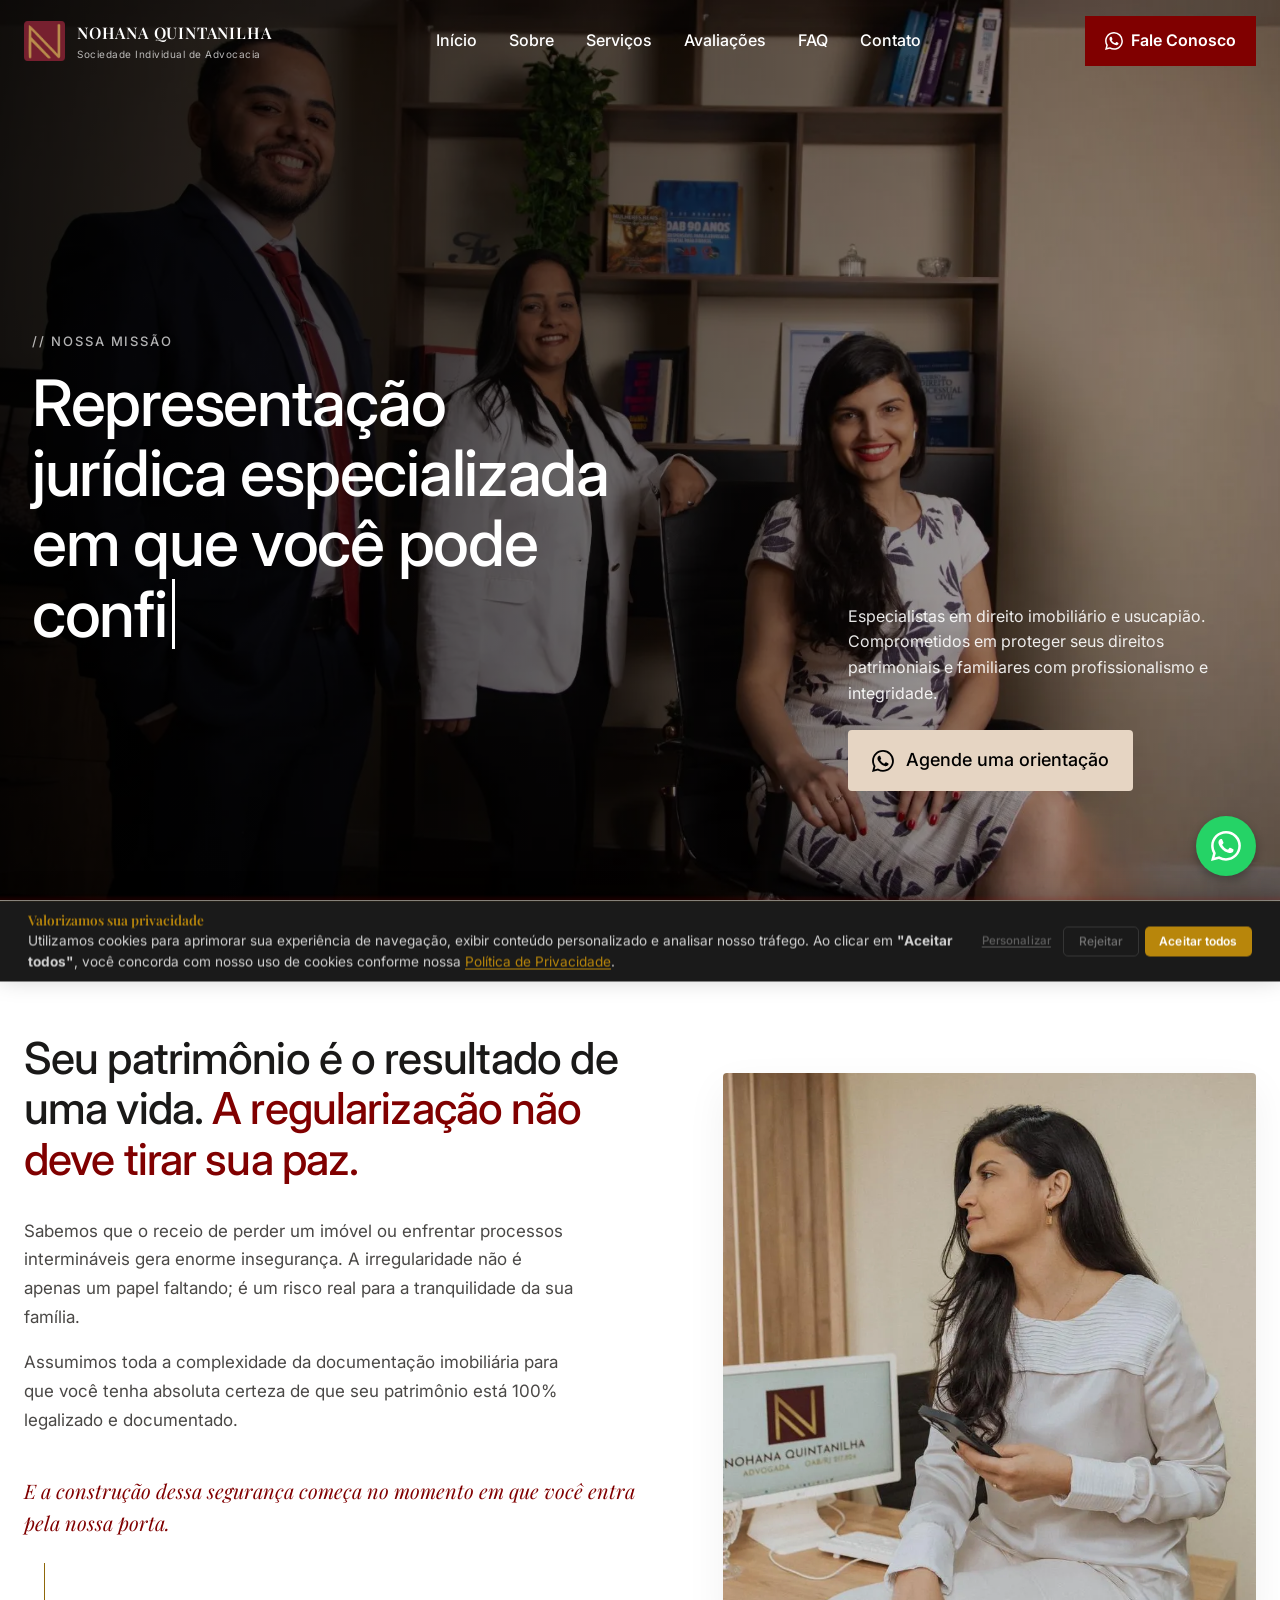
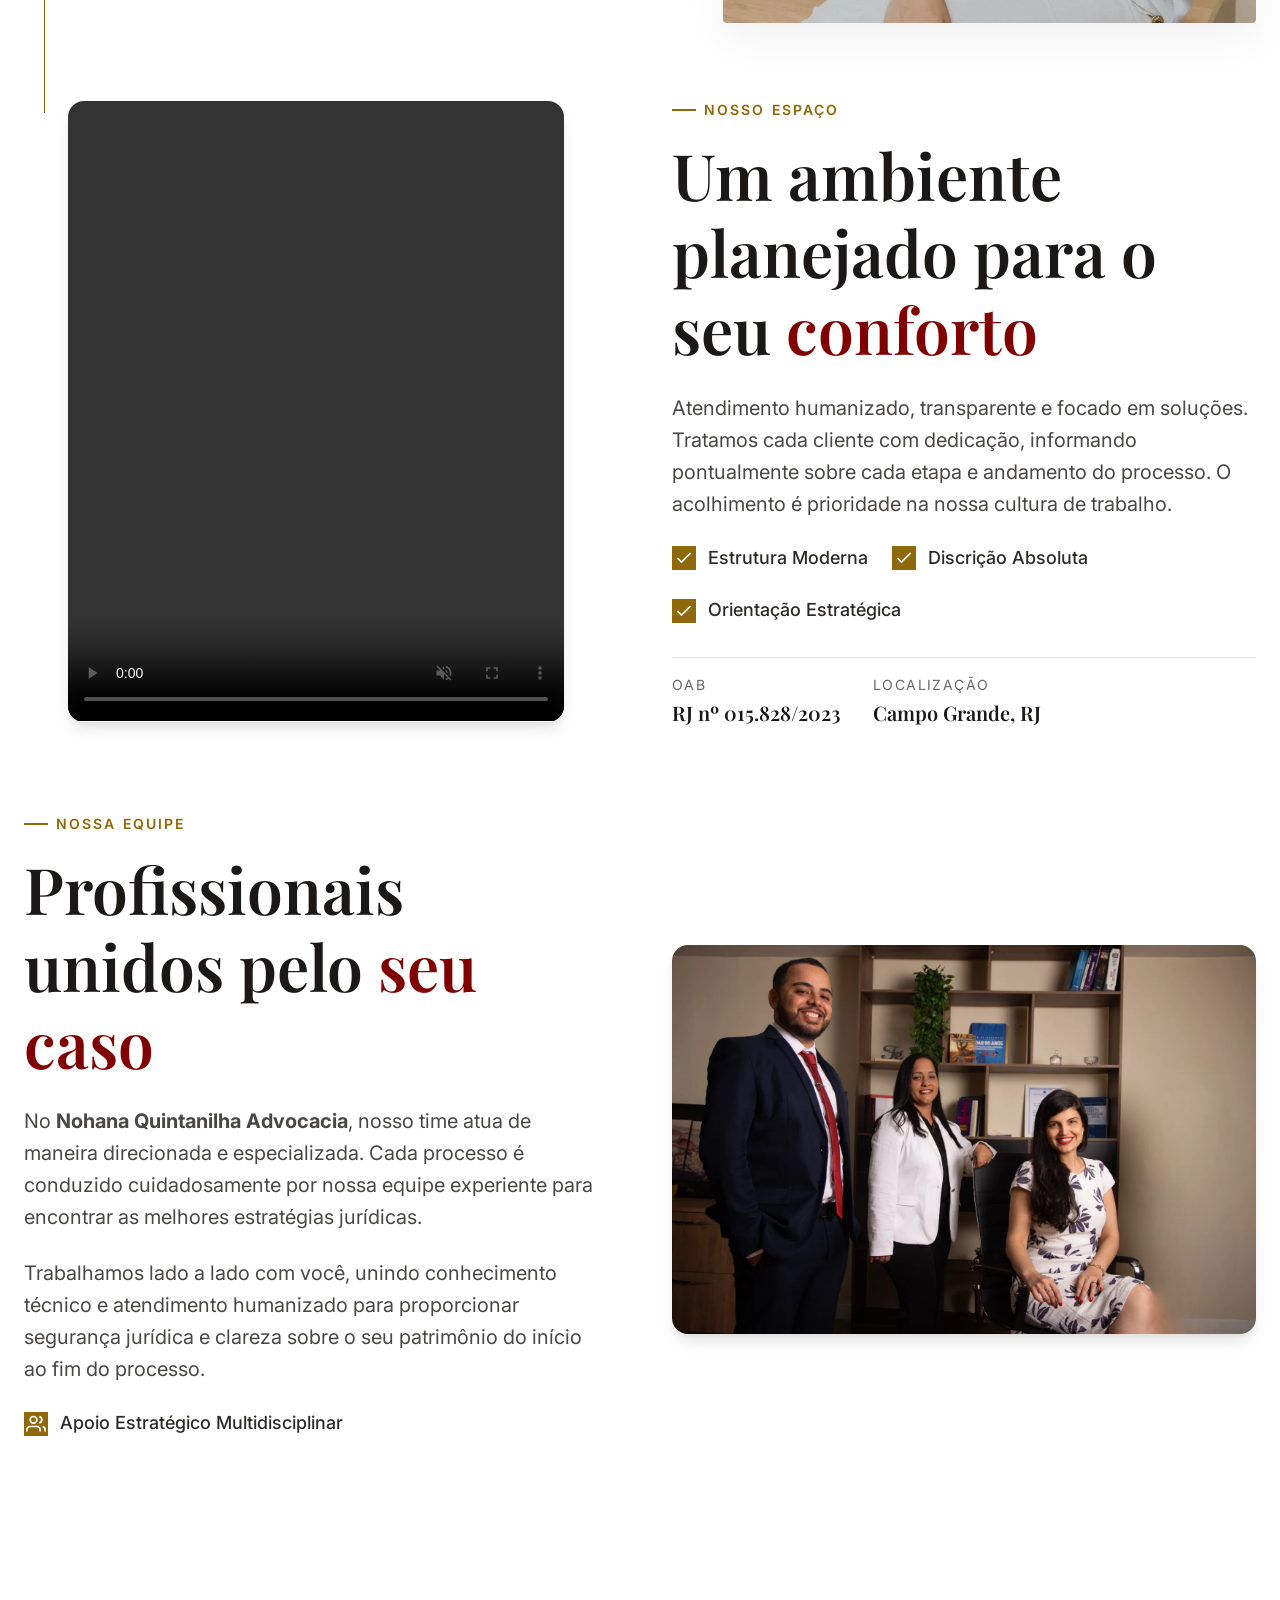
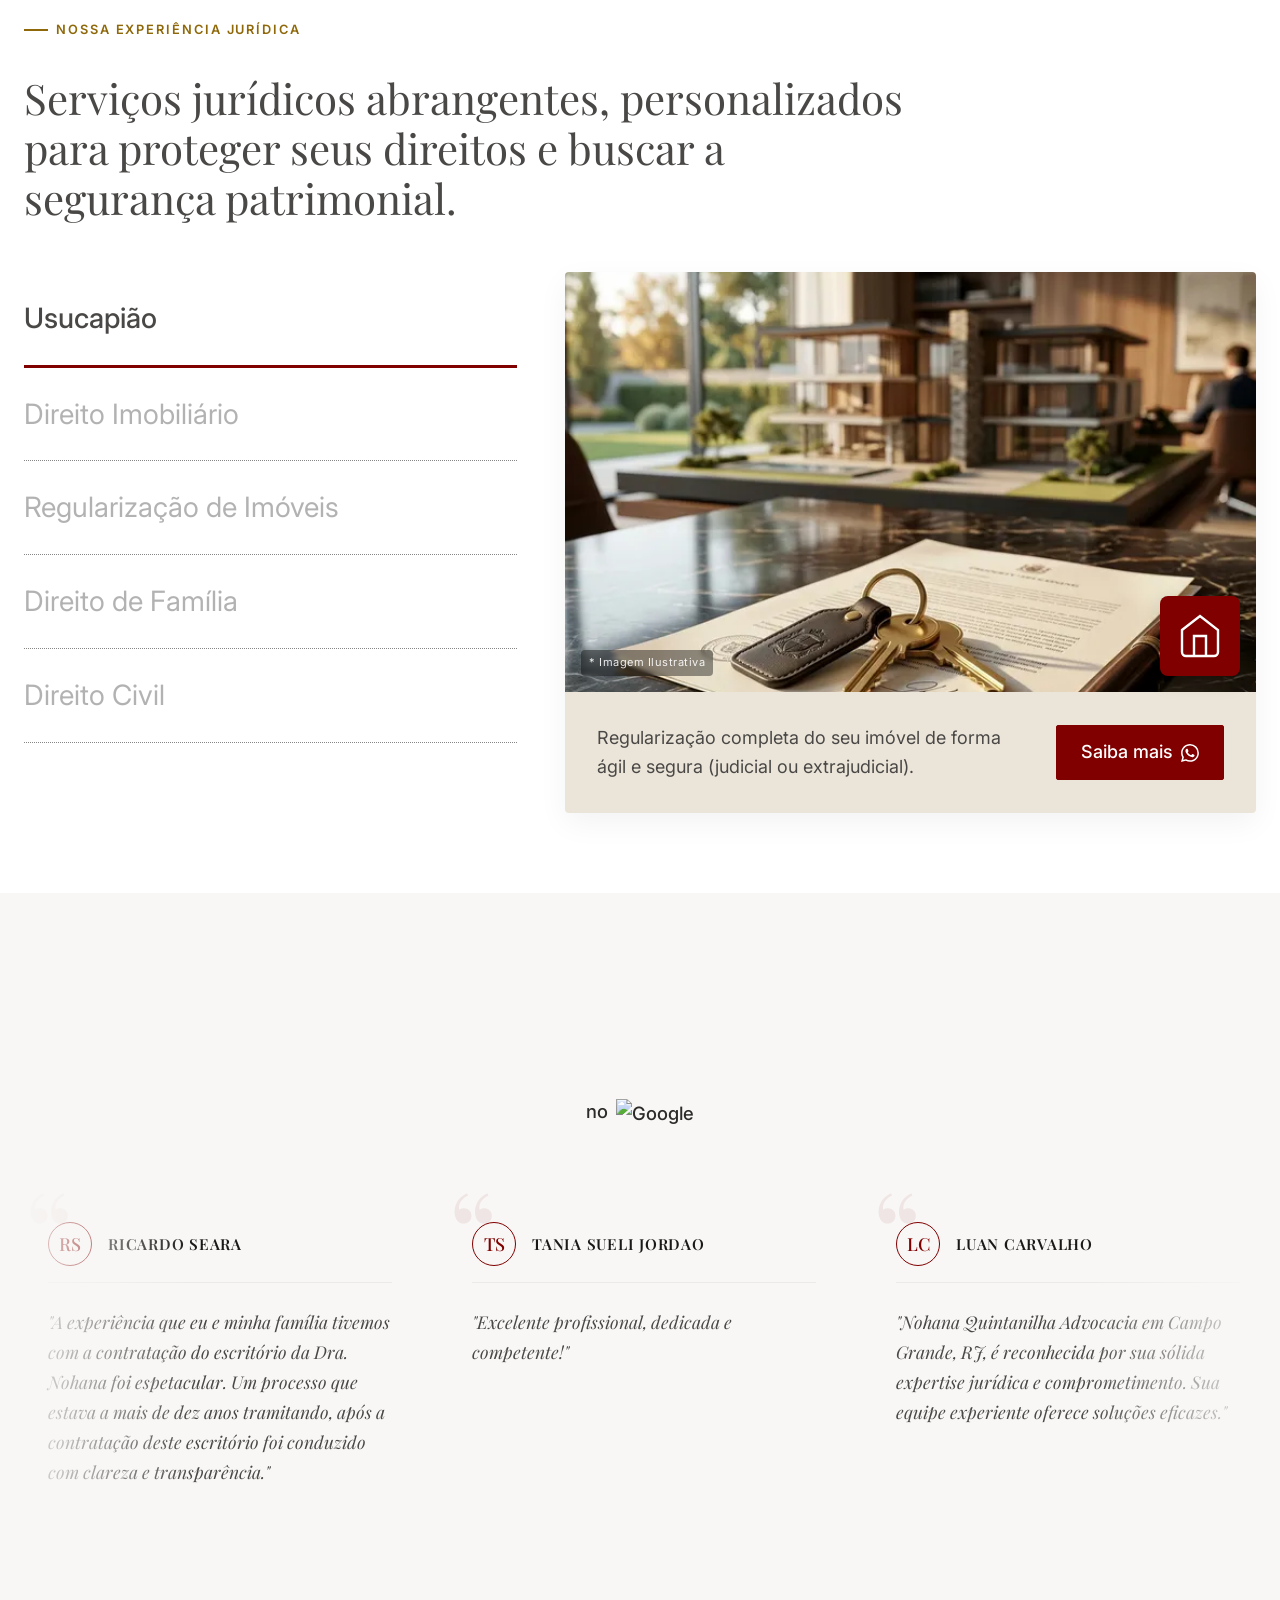
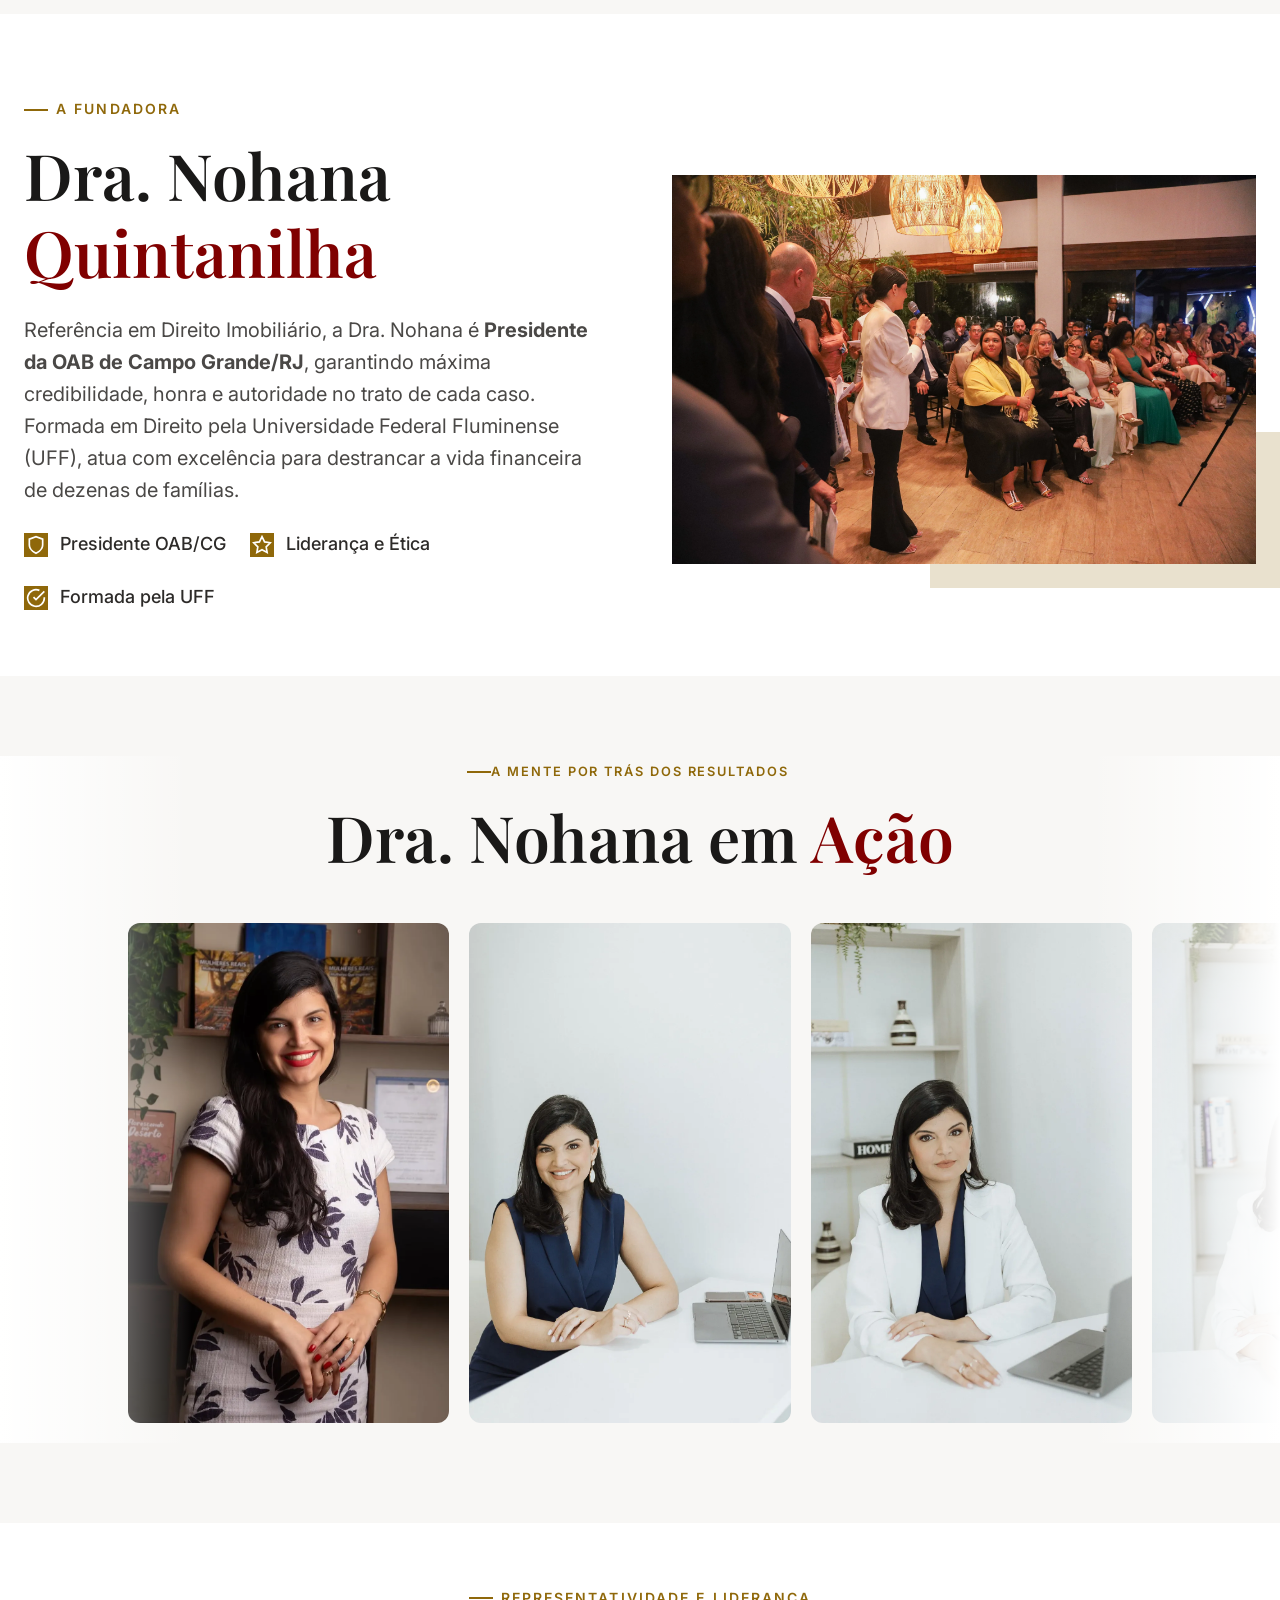
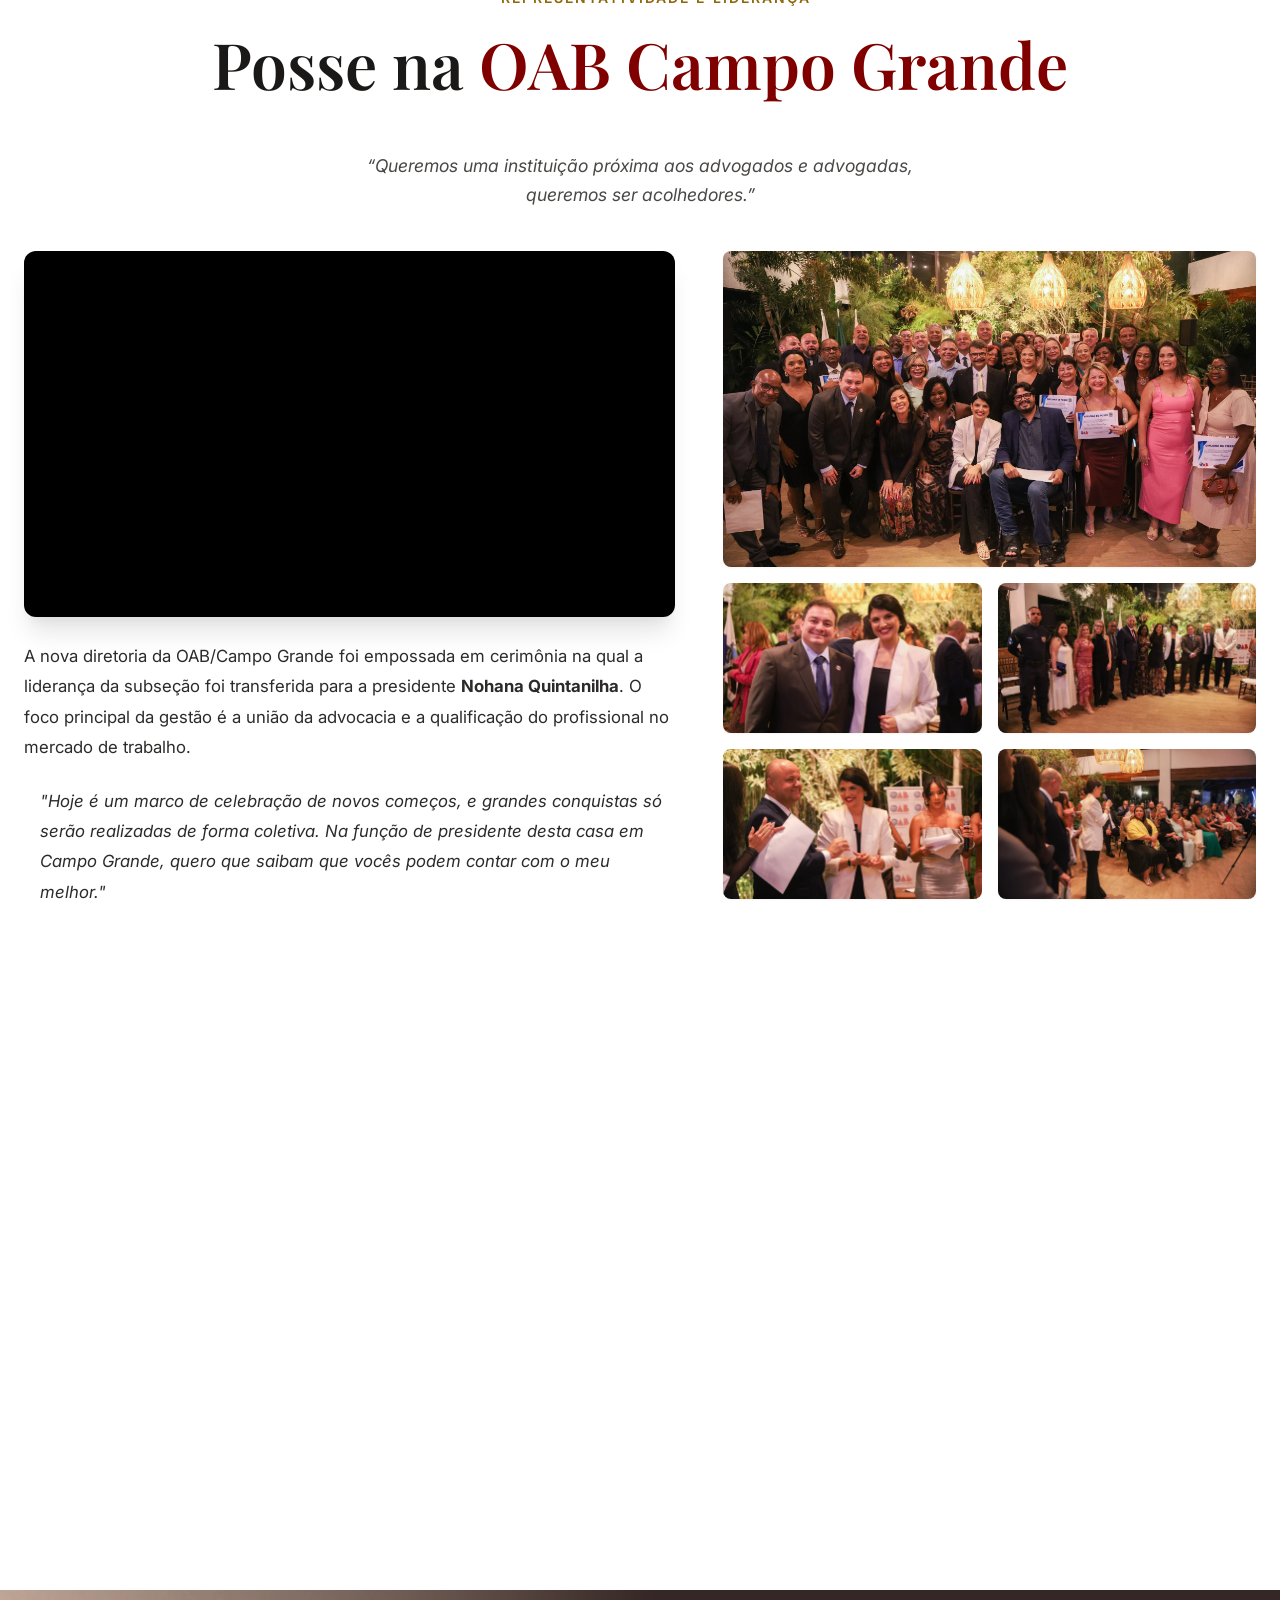
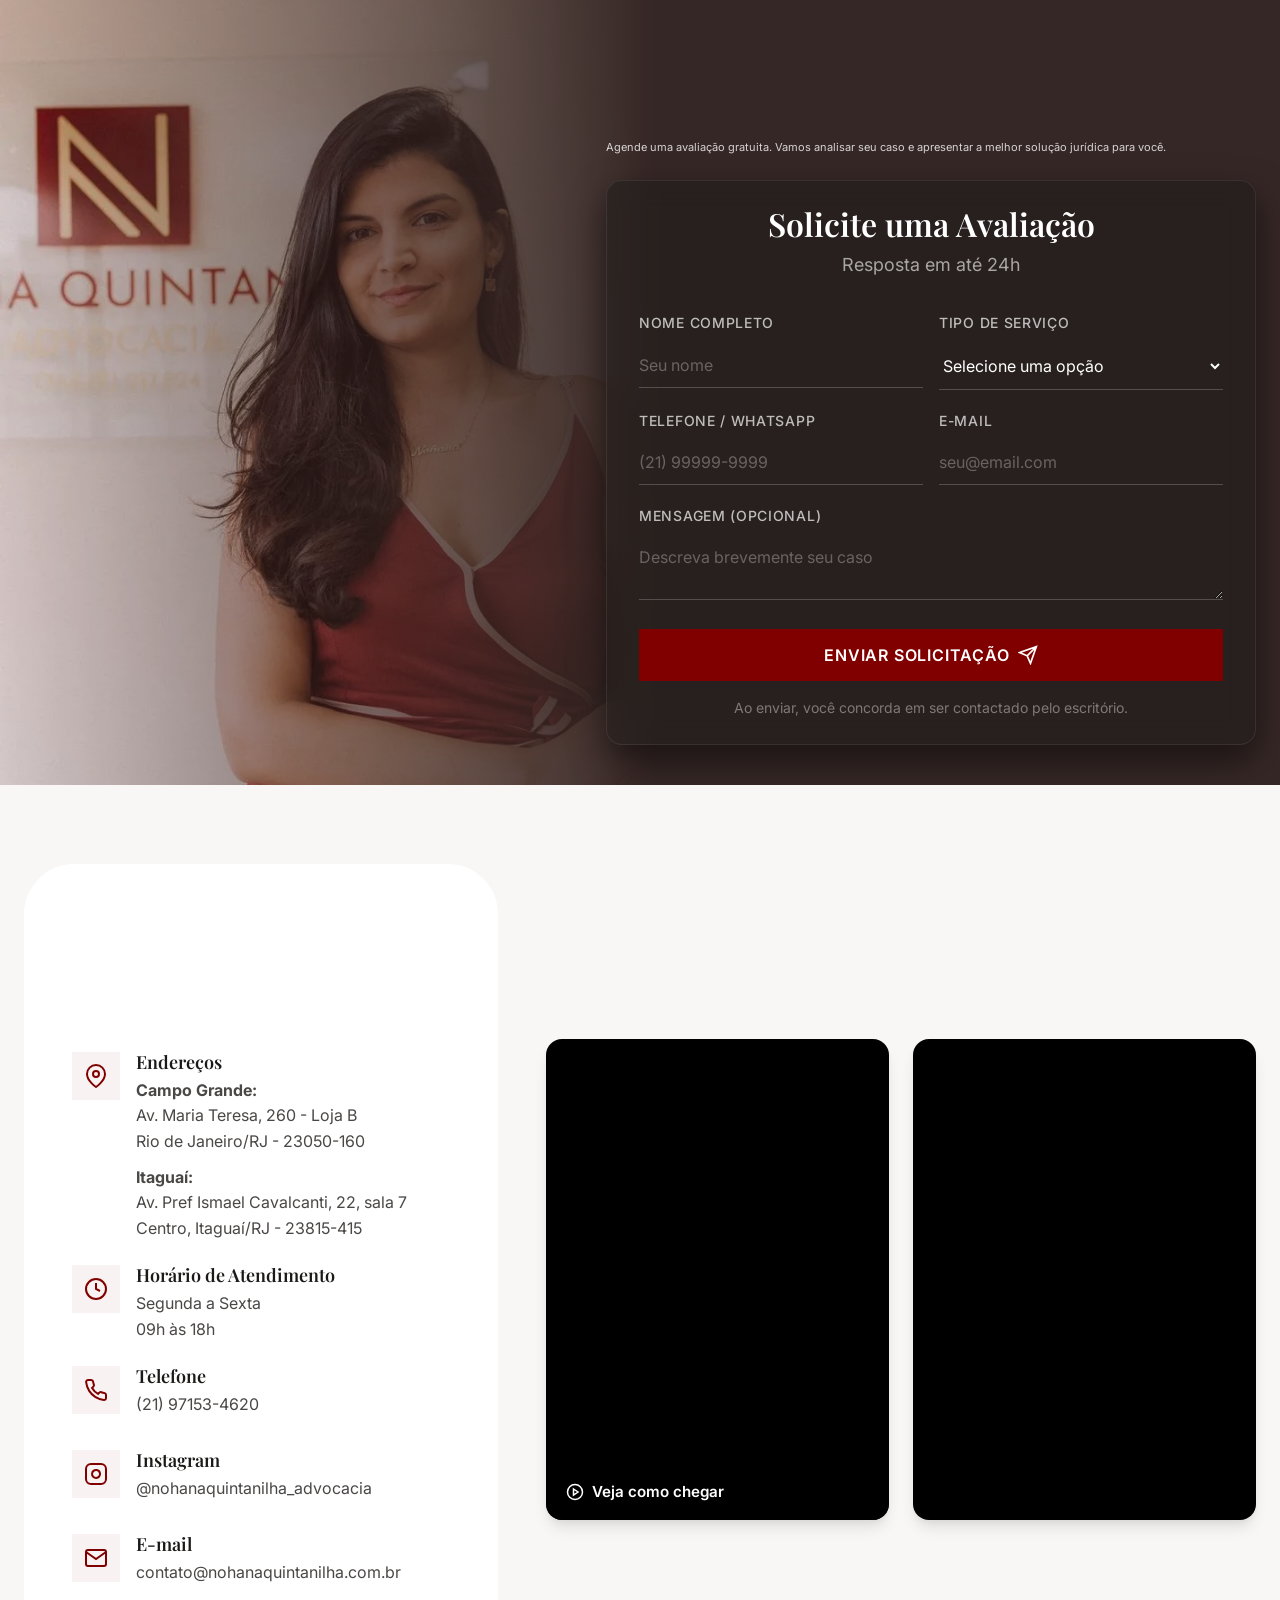
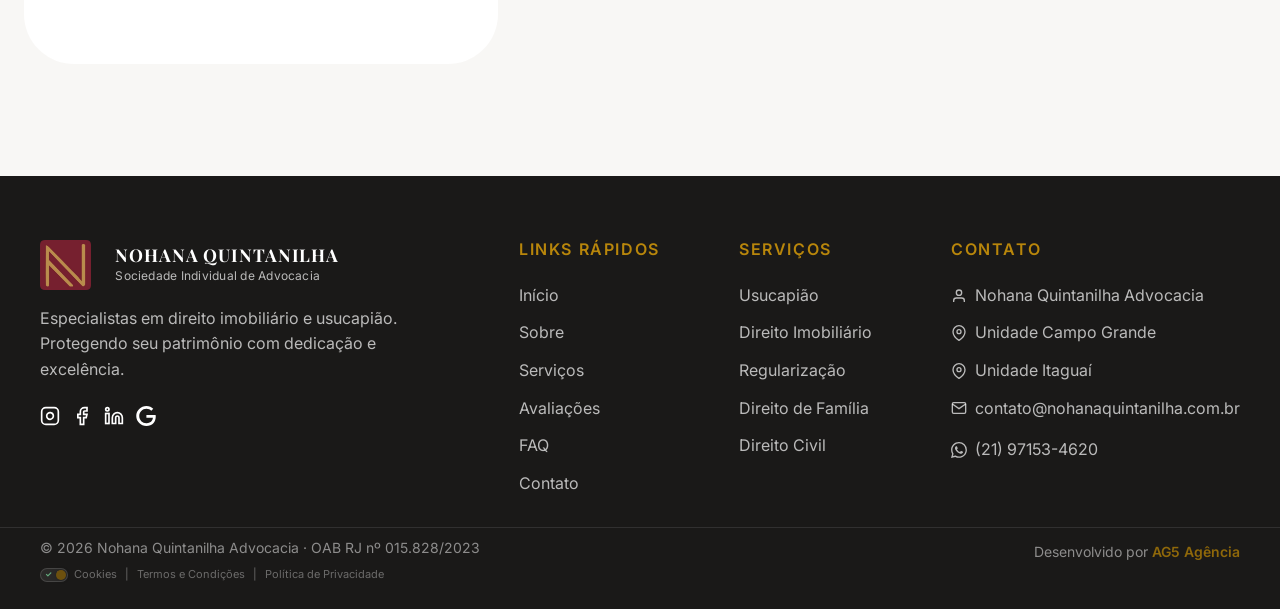
==== commit 4b876b25: "feat: adiciona robô de analytics AG5 (r.js) Co-Authored-By: Claude Fable 5 <noreply@anthropic.com>" ====
--- a/index.html
+++ b/index.html
@@ -2222,6 +2222,7 @@
       ]
     }
     </script>
+<script src="https://control-blog.ag5agencia.site/r.js" data-c="nohana-quitanilha" defer></script>
 </body>
 
 </html>
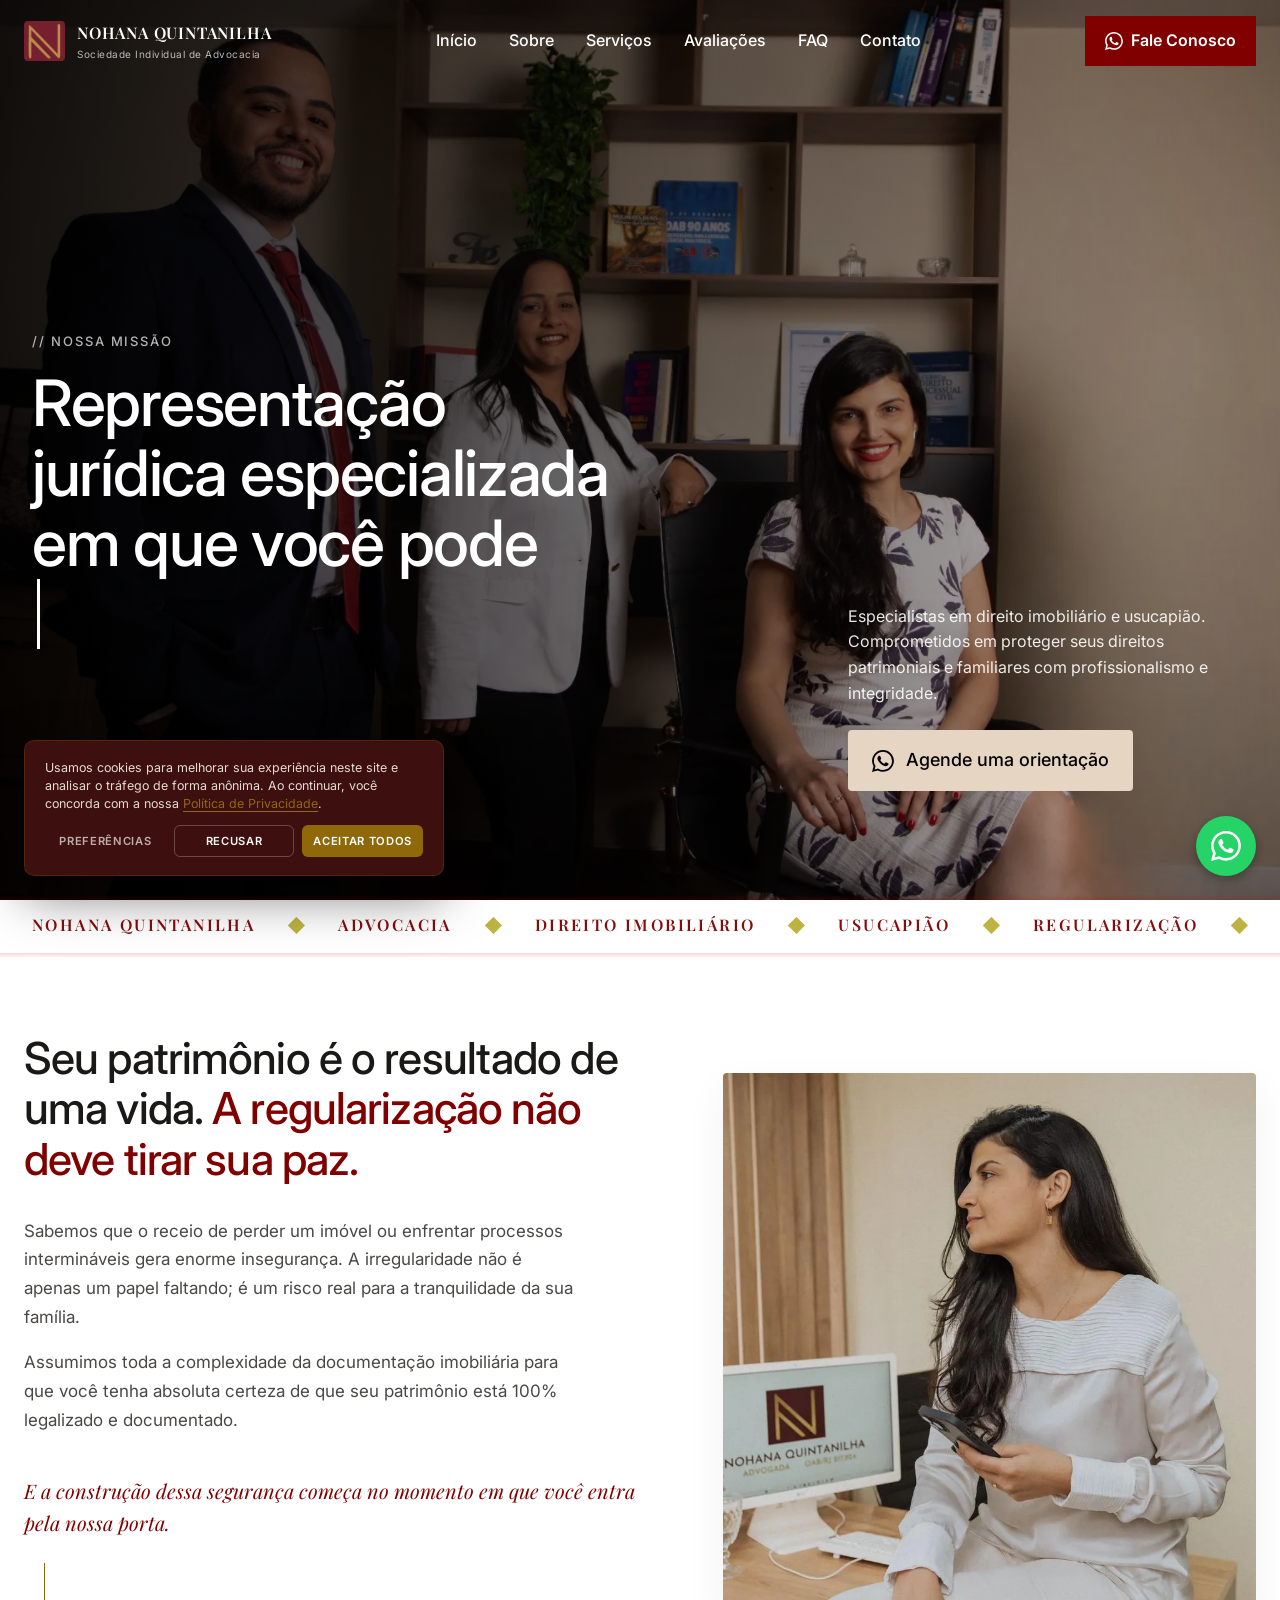
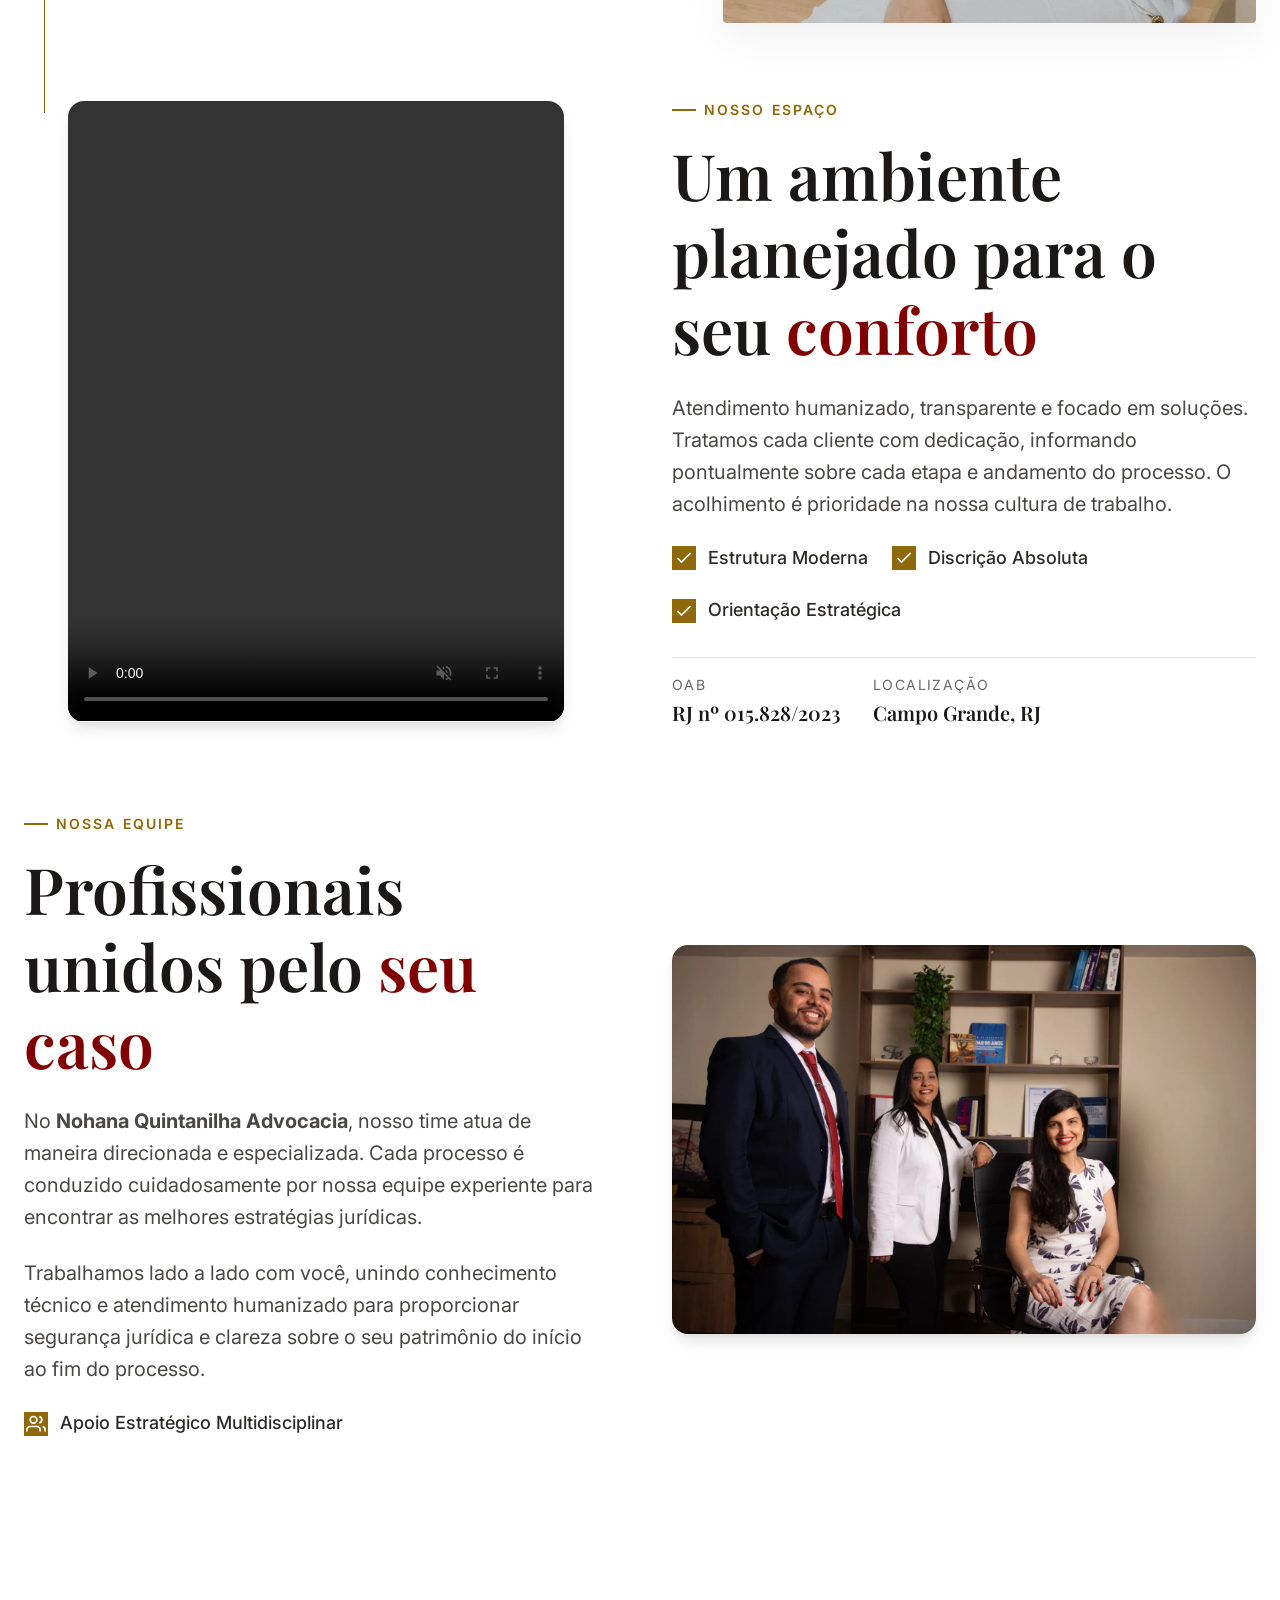
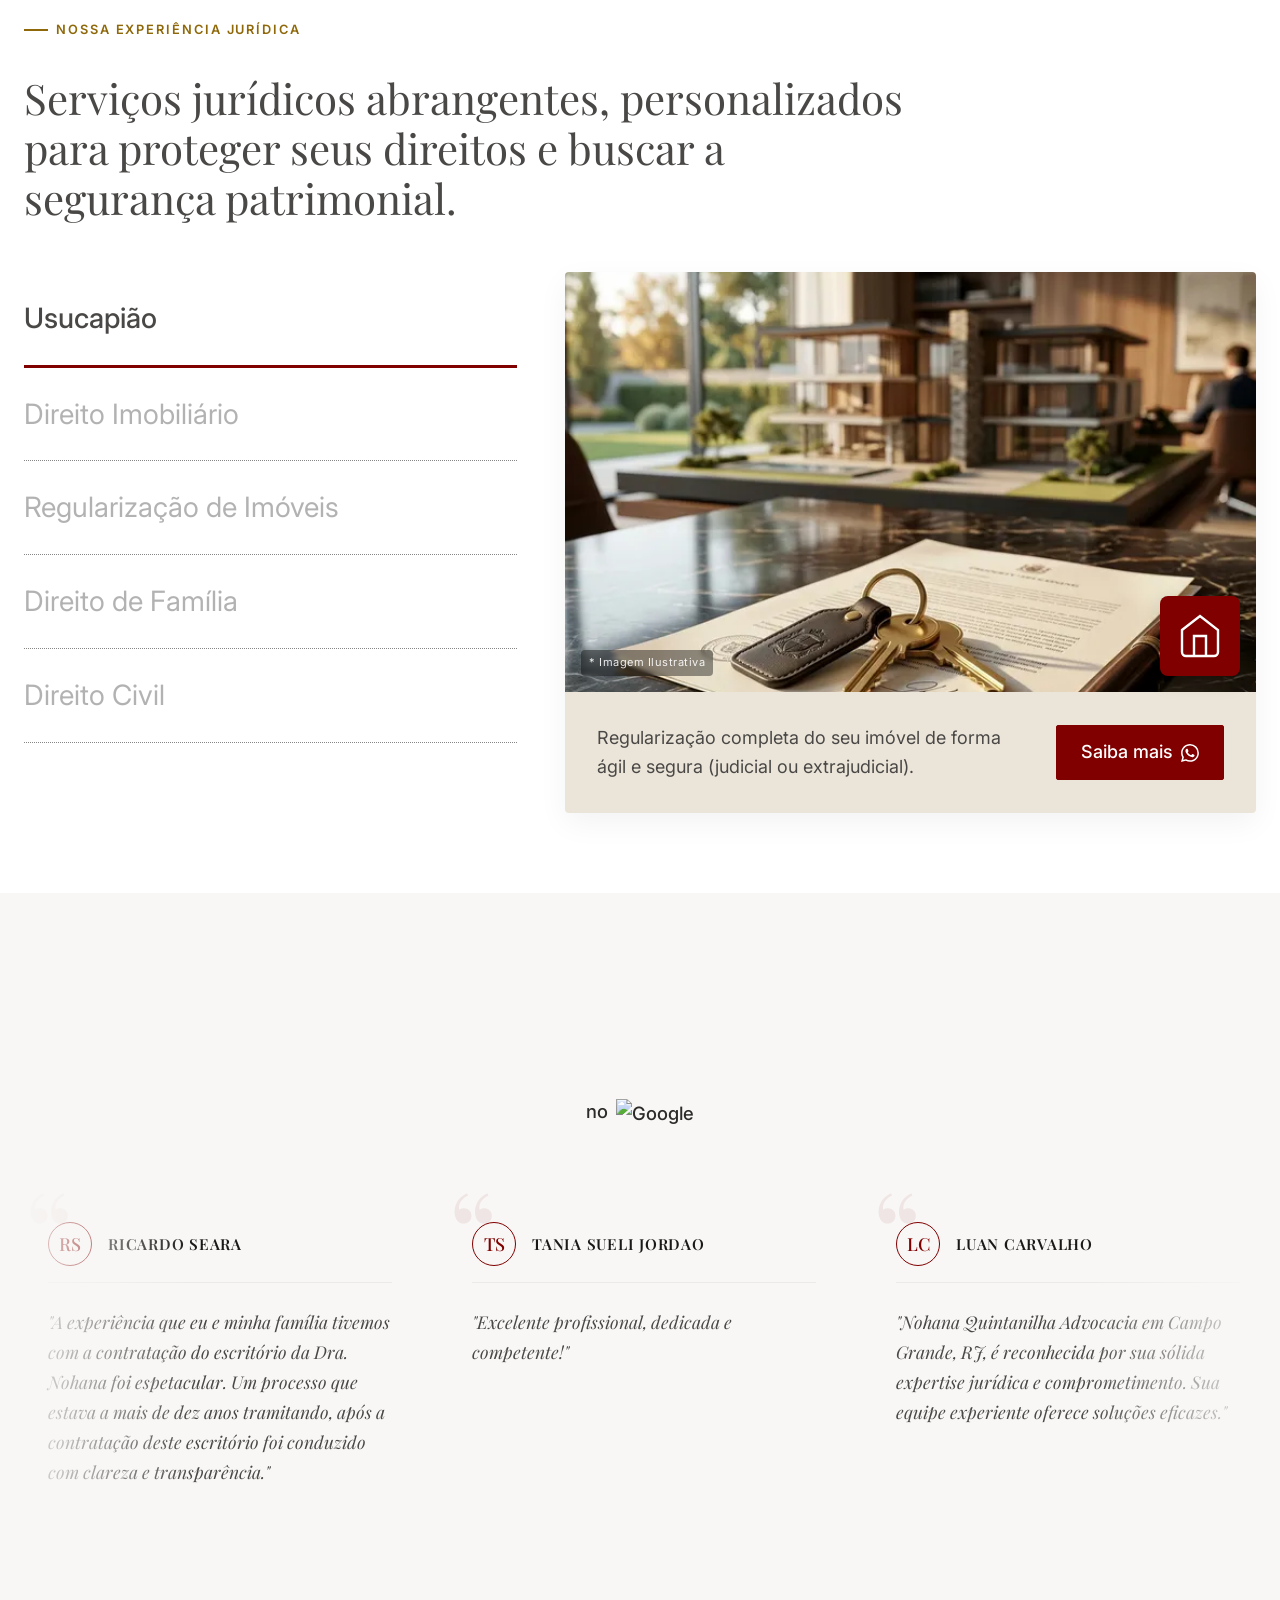
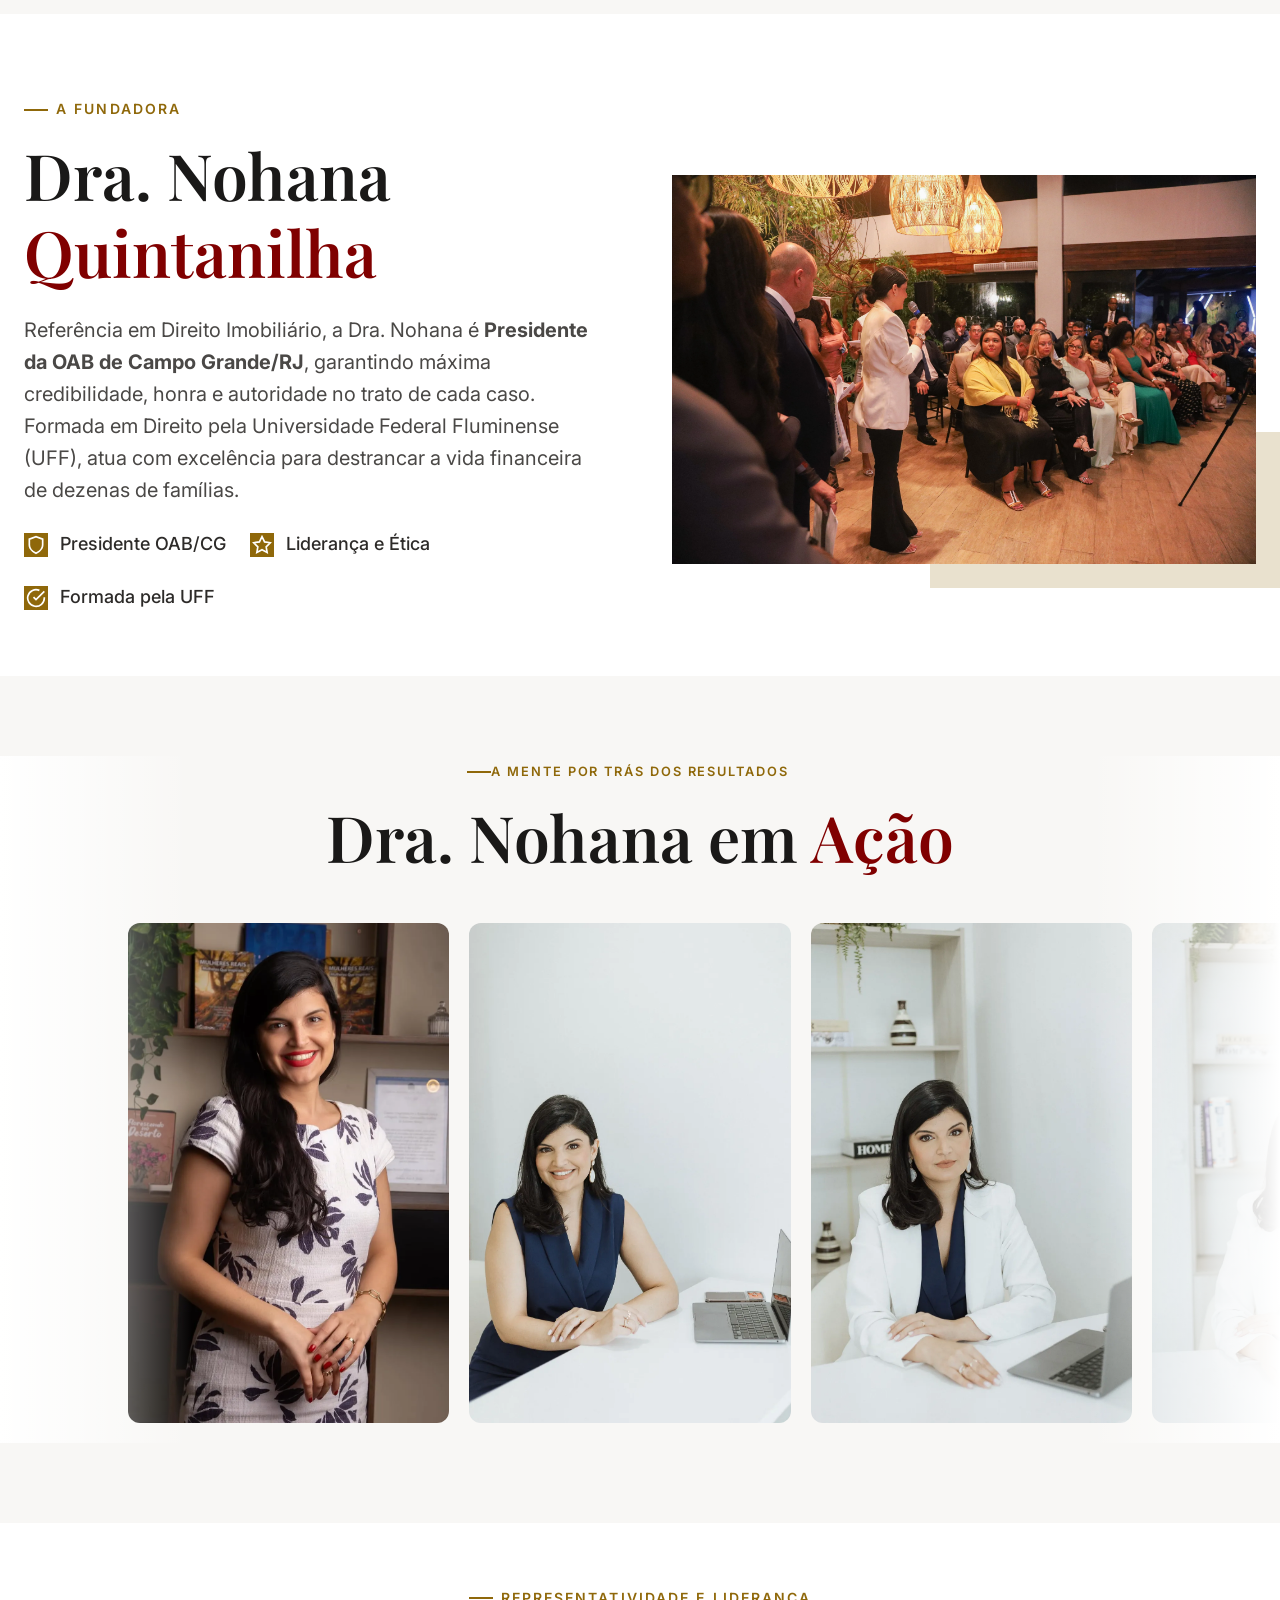
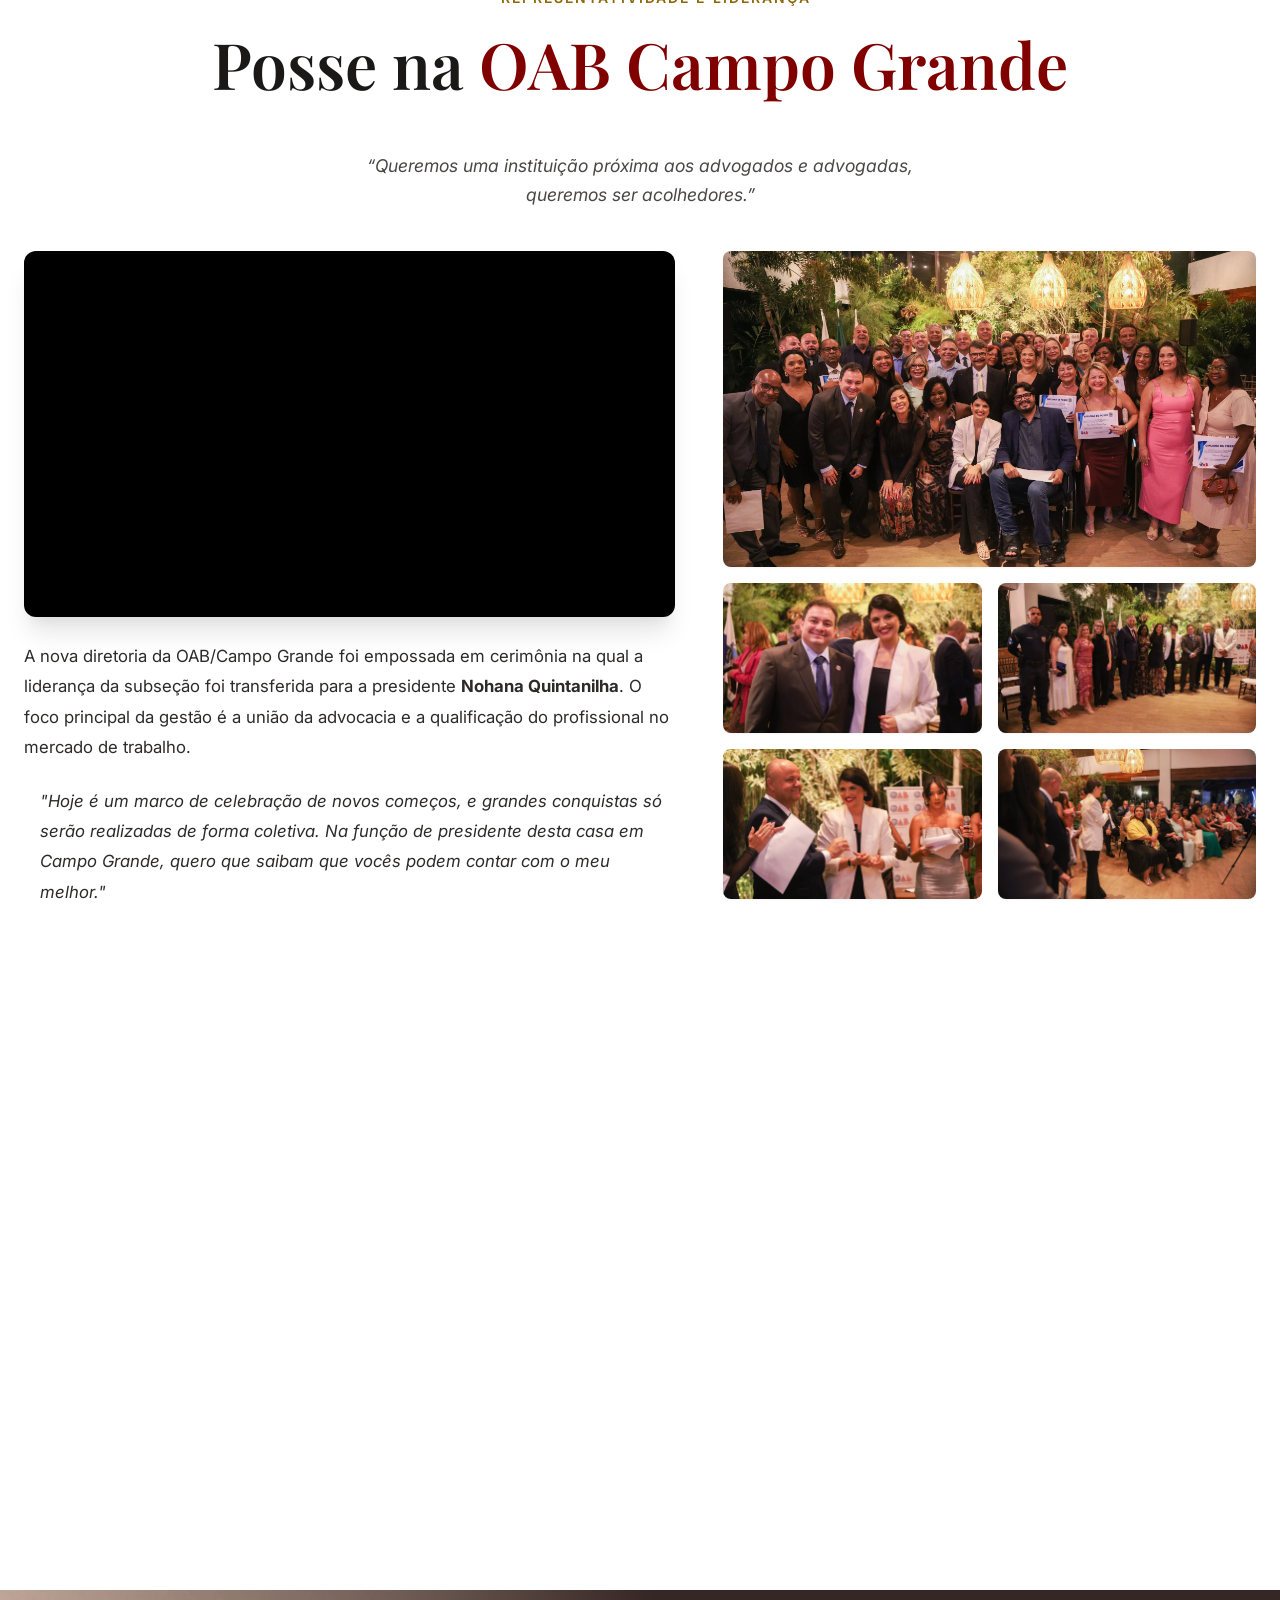
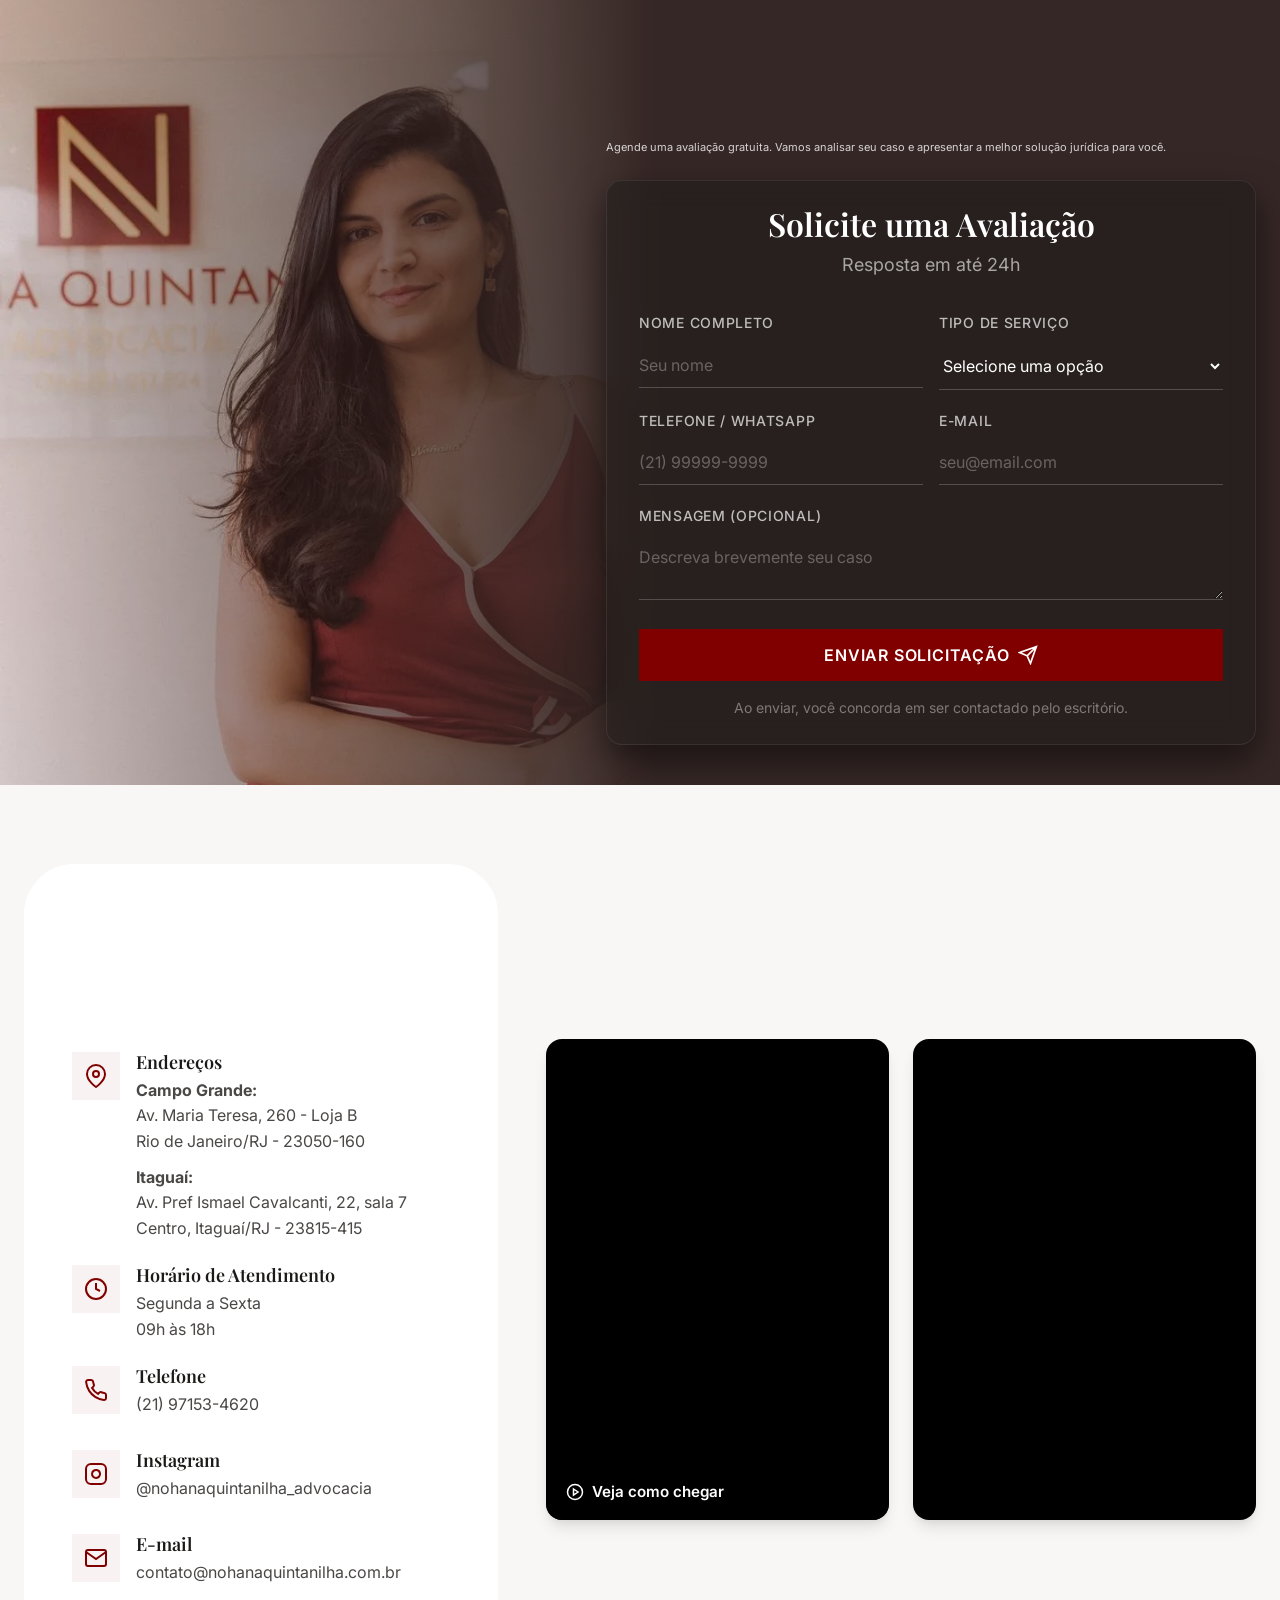
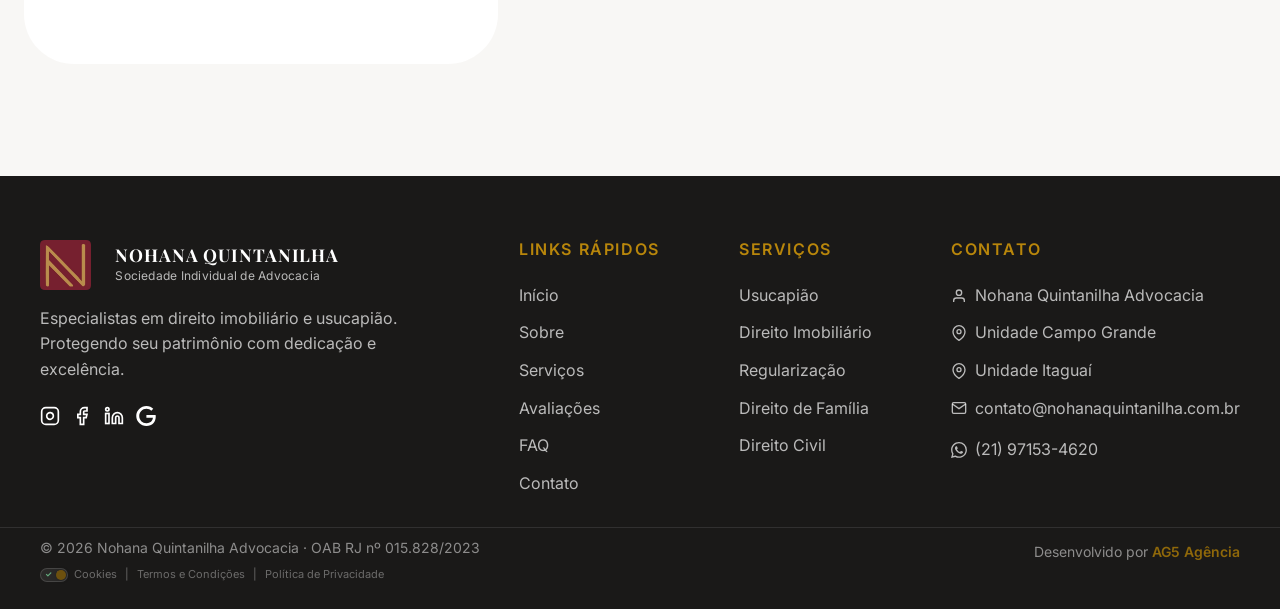
==== commit 4fbbfa8b: "refactor: update cookie banner text and adjust theme colors to match brand identity" ====
--- a/index.html
+++ b/index.html
@@ -1873,18 +1873,16 @@
         aria-live="polite" aria-hidden="true">
         <div class="ck-banner__inner">
             <div class="ck-banner__content">
-                <h2 class="ck-banner__title">Valorizamos sua privacidade</h2>
                 <p class="ck-banner__text">
-                    Utilizamos cookies para aprimorar sua experiência de navegação, exibir conteúdo
-                    personalizado e analisar nosso tráfego. Ao clicar em <strong>"Aceitar todos"</strong>,
-                    você concorda com nosso uso de cookies conforme nossa
-                    <a href="#" class="ck-banner__link">Política de Privacidade</a>.
+                    Usamos cookies para melhorar sua experiência neste site e analisar o tráfego de forma anônima.
+                    Ao continuar, você concorda com a nossa
+                    <a href="politica-de-privacidade.html" class="ck-banner__link">Política de Privacidade</a>.
                 </p>
             </div>
             <div class="ck-banner__actions">
-                <button id="ck-customize" class="ck-btn ck-btn--ghost">Personalizar</button>
-                <button id="ck-reject" class="ck-btn ck-btn--outline">Rejeitar</button>
-                <button id="ck-accept-all" class="ck-btn ck-btn--primary">Aceitar todos</button>
+                <button id="ck-customize" class="ck-btn ck-btn--ghost">Preferências</button>
+                <button id="ck-reject" class="ck-btn ck-btn--outline">Recusar</button>
+                <button id="ck-accept-all" class="ck-btn ck-btn--primary">Aceitar Todos</button>
             </div>
         </div>
     </div>
--- a/cookie-banner.css
+++ b/cookie-banner.css
@@ -1,74 +1,46 @@
-/* ==========================================================
-   COOKIE BANNER UNIVERSAL — Skill Profissional (Versão AG5)
-   Versão: 2.1.0
-   Compatível com: Qualquer site HTML/CSS/JS
-   Sem dependências externas
-   ========================================================== */
-
 :root {
-    /* ── Cores principais (Sutis e Integradas) ── */
-    --ck-bg: #1a1a1a;
-    /* Fundo neutro e discreto */
-    --ck-accent: #B8860B;
-    /* Dourado oficial AG5 (padrão) */
-    --ck-accent-dark: #8B6914;
-    /* Tom de dourado mais fechado para hover */
-    --ck-accent-rgb: 184, 134, 11;
-    /* RGB correspondente ao #D9B76A */
-
-    /* ── Texto ── */
-    --ck-text-primary: rgba(255, 255, 255, 0.95);
-    --ck-text-muted: rgba(255, 255, 255, 0.8);
-    /* Contraste aumentado para melhor legibilidade */
-    --ck-text-link: var(--ck-accent);
-
-    /* ── Modal (fundo claro) ── */
-    --ck-modal-bg: #ffffff;
-    --ck-modal-footer-bg: #f8f9fa;
-    --ck-modal-border: rgba(0, 0, 0, 0.1);
-    --ck-modal-text: #1a1a1a;
-    --ck-modal-text-muted: #4a4a4a;
-    /* Escurecido para melhor leitura */
-    --ck-modal-category-name: #111111;
-
-    /* ── Toggle ── */
-    --ck-toggle-off: #d0d5db;
-    --ck-toggle-on: var(--ck-accent);
-
-    /* ── Layout ── */
-    --ck-radius: 12px;
-    --ck-radius-sm: 5px;
-    --ck-max-width: 1280px;
-    --ck-modal-max-width: 520px;
-
-    /* ── Animação ── */
-    --ck-transition: 280ms cubic-bezier(0.4, 0, 0.2, 1);
-    --ck-ease-out: cubic-bezier(0.16, 1, 0.3, 1);
-
-    /* ── Z-index ── */
-    --ck-z-banner: 9000;
-    --ck-z-overlay: 9050;
-    --ck-z-modal: 9100;
-    --ck-z-float: 8999;
+    /* ── Variáveis Customizáveis do Projeto (Flexíveis) ── */
+    --ck-bg: #3D0F0F;                    /* Fundo (Bordô escurecido, sutil, Nohana) */
+    --ck-accent: #8F680A;                /* Tom de destaque (Dourado oficial Nohana) */
+    --ck-accent-dark: #715208;           /* Tom de destaque hover */
+    --ck-accent-rgb: 143, 104, 10;       /* RGB para transparências */
+    --ck-text-light: #F8F7F5;            /* Texto claro principal (Off-white Nohana) */
+
+    /* ── Configurações de Layout (Compacto Sandra Back) ── */
+    --ck-radius: 10px;
+    --ck-radius-modal: 12px;
+    --ck-radius-btn: 6px;
+    --ck-banner-max-width: 420px;       /* Largura ultra-compacta */
+    --ck-modal-max-width: 440px;
+
+    /* ── Transições e Z-index ── */
+    --ck-transition: 300ms cubic-bezier(0.2, 0.7, 0.2, 1);
+    --ck-z-banner: 9500;
+    --ck-z-overlay: 9998;
+    --ck-z-modal: 9999;
 }
 
 /* ============================================================
-   BANNER DE ACEITE
+   BANNER DE ACEITE (COMPACTO & ELEGANTE)
    ============================================================ */
 .ck-banner {
     position: fixed;
-    bottom: 0;
-    left: 0;
-    right: 0;
+    bottom: 24px;
+    left: 24px;
+    width: calc(100% - 48px);
+    max-width: var(--ck-banner-max-width);
     z-index: var(--ck-z-banner);
     background: var(--ck-bg);
-    border-top: 1px solid rgba(var(--ck-accent-rgb), 0.12);
-    box-shadow: 0 -4px 24px rgba(0, 0, 0, 0.22);
-    transform: translateY(100%);
-    transition: transform 0.42s var(--ck-ease-out);
-    font-family: -apple-system, BlinkMacSystemFont, 'Segoe UI', 'Inter', sans-serif;
-    backdrop-filter: blur(10px);
-    -webkit-backdrop-filter: blur(10px);
+    color: var(--ck-text-light);
+    padding: 18px 20px;
+    border-radius: var(--ck-radius);
+    border: 1px solid rgba(var(--ck-accent-rgb), 0.25);
+    box-shadow: 0 20px 50px rgba(0, 0, 0, 0.5);
+    transform: translateY(140%);
+    transition: transform var(--ck-transition);
+    font-family: -apple-system, BlinkMacSystemFont, 'Segoe UI', Roboto, 'Inter', sans-serif;
+    backdrop-filter: blur(12px);
+    -webkit-backdrop-filter: blur(12px);
 }
 
 .ck-banner.ck-banner--visible {
@@ -76,55 +48,45 @@
 }
 
 .ck-banner.ck-banner--hidden {
-    transform: translateY(100%);
+    transform: translateY(140%);
     pointer-events: none;
 }
 
 .ck-banner__inner {
-    max-width: var(--ck-max-width);
-    margin: 0 auto;
-    padding: 10px 28px;
-    display: flex;
-    align-items: center;
-    gap: 16px;
-}
-
-.ck-banner__content {
+    display: flex;
+    flex-direction: column;
+    gap: 12px;
+}
+
+.ck-banner__text {
+    font-size: 0.78rem;
+    line-height: 1.45;
+    color: rgba(246, 241, 232, 0.9);
+    margin: 0;
+    text-align: left;
+}
+
+.ck-banner__link {
+    color: var(--ck-accent);
+    text-decoration: underline;
+    text-underline-offset: 3px;
+    transition: color var(--ck-transition);
+}
+
+.ck-banner__actions {
+    display: flex;
+    align-items: center;
+    justify-content: space-between;
+    gap: 8px;
+    width: 100%;
+}
+
+.ck-banner__actions .ck-btn {
     flex: 1;
-    min-width: 0;
-}
-
-.ck-banner__title {
-    font-size: 0.85rem;
-    font-weight: 600;
-    color: var(--ck-accent);
-    margin-bottom: 2px;
-    line-height: 1.3;
-}
-
-.ck-banner__text {
-    font-size: 0.85rem;
-    color: var(--ck-text-muted);
-    line-height: 1.5;
-    margin: 0;
-}
-
-.ck-banner__link {
-    color: var(--ck-text-link);
-    text-decoration: underline;
-    text-underline-offset: 2px;
-    transition: color var(--ck-transition);
-}
-
-.ck-banner__link:hover {
-    color: var(--ck-accent);
-}
-
-.ck-banner__actions {
-    display: flex;
-    align-items: center;
-    gap: 6px;
-    flex-shrink: 0;
+    white-space: nowrap;
+    padding: 8px 10px;
+    font-size: 0.7rem;
+    text-align: center;
 }
 
 /* ============================================================
@@ -134,25 +96,21 @@
     display: inline-flex;
     align-items: center;
     justify-content: center;
-    padding: 0.38rem 0.9rem;
+    padding: 9px 16px;
     font-family: inherit;
-    font-size: 0.75rem;
-    font-weight: 500;
-    border-radius: var(--ck-radius-sm);
-    border: none;
+    font-size: 0.72rem;
+    font-weight: 600;
+    letter-spacing: 0.06em;
+    text-transform: uppercase;
+    border-radius: var(--ck-radius-btn);
+    border: 1px solid transparent;
     cursor: pointer;
     transition: all var(--ck-transition);
-    white-space: nowrap;
-    line-height: 1;
-    min-height: 30px;
-    letter-spacing: 0.1px;
-}
-
-/* Primário — Accent */
+}
+
 .ck-btn--primary {
     background: var(--ck-accent);
-    color: #fff;
-    font-weight: 600;
+    color: #ffffff;
 }
 
 .ck-btn--primary:hover {
@@ -160,211 +118,203 @@
     transform: translateY(-1px);
 }
 
-/* Outline — Borda sutil */
 .ck-btn--outline {
     background: transparent;
-    border: 1px solid rgba(255, 255, 255, 0.12);
-    color: rgba(255, 255, 255, 0.38);
+    border-color: rgba(246, 241, 232, 0.25);
+    color: var(--ck-text-light);
 }
 
 .ck-btn--outline:hover {
-    border-color: rgba(255, 255, 255, 0.28);
-    color: rgba(255, 255, 255, 0.65);
-}
-
-/* Ghost — Link underline */
+    border-color: var(--ck-text-light);
+    background: rgba(255, 255, 255, 0.05);
+}
+
 .ck-btn--ghost {
     background: transparent;
-    color: rgba(255, 255, 255, 0.3);
-    border: none;
-    padding: 0.38rem 0.4rem;
-    text-decoration: underline;
-    text-underline-offset: 2px;
-    font-size: 0.72rem;
+    color: rgba(246, 241, 232, 0.7);
+    padding-left: 8px;
+    padding-right: 8px;
+}
+
+.ck-btn--ghost:hover {
+    color: var(--ck-text-light);
 }
 
 /* ============================================================
-   MODAL DE PERSONALIZAÇÃO
+   MODAL DE PREFERÊNCIAS (COMPACTO)
    ============================================================ */
 .ck-modal {
     position: fixed;
-    inset: 0;
+    top: 0;
+    left: 0;
+    width: 100vw;
+    height: 100vh;
     z-index: var(--ck-z-modal);
     display: flex;
     align-items: center;
     justify-content: center;
     padding: 20px;
-    font-family: -apple-system, BlinkMacSystemFont, 'Segoe UI', 'Inter', sans-serif;
+    opacity: 0;
     pointer-events: none;
-    opacity: 0;
     transition: opacity var(--ck-transition);
+    font-family: -apple-system, BlinkMacSystemFont, 'Segoe UI', Roboto, 'Inter', sans-serif;
 }
 
 .ck-modal.ck-modal--visible {
-    pointer-events: all;
     opacity: 1;
+    pointer-events: auto;
 }
 
 .ck-modal__overlay {
     position: fixed;
-    inset: 0;
-    background: rgba(0, 0, 0, 0.55);
+    top: 0;
+    left: 0;
+    width: 100%;
+    height: 100%;
+    background: rgba(0, 0, 0, 0.65);
+    backdrop-filter: blur(4px);
+    -webkit-backdrop-filter: blur(4px);
     z-index: var(--ck-z-overlay);
-    cursor: pointer;
 }
 
 .ck-modal__box {
     position: relative;
-    z-index: calc(var(--ck-z-modal) + 10);
-    background: var(--ck-modal-bg);
-    border-radius: var(--ck-radius);
-    box-shadow: 0 24px 64px rgba(0, 0, 0, 0.22);
+    z-index: var(--ck-z-modal);
     width: 100%;
     max-width: var(--ck-modal-max-width);
     max-height: 88vh;
+    background: #ffffff;
+    border-radius: var(--ck-radius-modal);
+    box-shadow: 0 25px 60px rgba(0, 0, 0, 0.4);
     display: flex;
     flex-direction: column;
     overflow: hidden;
-    transform: translateY(14px) scale(0.98);
+    transform: scale(0.95);
     transition: transform var(--ck-transition);
-    border-top: 2px solid var(--ck-accent);
 }
 
 .ck-modal.ck-modal--visible .ck-modal__box {
-    transform: translateY(0) scale(1);
+    transform: scale(1);
 }
 
 .ck-modal__header {
+    background: var(--ck-bg);
+    color: var(--ck-text-light);
+    padding: 18px 20px;
     display: flex;
     align-items: center;
     justify-content: space-between;
-    gap: 12px;
-    padding: 14px 18px 11px;
-    border-bottom: 1px solid var(--ck-modal-border);
-    background: var(--ck-bg);
+    border-bottom: 1px solid rgba(255, 255, 255, 0.08);
 }
 
 .ck-modal__title {
-    font-size: 0.88rem;
+    font-size: 0.95rem;
     font-weight: 600;
+    margin: 0;
     color: var(--ck-accent);
+    line-height: 1.3;
+}
+
+.ck-modal__close {
+    background: transparent;
+    border: none;
+    color: rgba(255, 255, 255, 0.6);
+    font-size: 1.4rem;
+    cursor: pointer;
+    line-height: 1;
+    padding: 0 4px;
+    transition: color var(--ck-transition);
+}
+
+.ck-modal__close:hover {
+    color: var(--ck-text-light);
+}
+
+.ck-modal__body {
+    padding: 20px;
+    overflow-y: auto;
+    display: flex;
+    flex-direction: column;
+    gap: 16px;
+    background: #fafafa;
+}
+
+.ck-modal__intro {
+    font-size: 0.8rem;
+    line-height: 1.5;
+    color: #555555;
+    margin: 0 0 6px 0;
+}
+
+/* Categorias */
+.ck-category {
+    background: #ffffff;
+    border: 1px solid #e8e8e8;
+    border-radius: 8px;
+    padding: 14px;
+}
+
+.ck-category__header {
+    display: flex;
+    align-items: flex-start;
+    justify-content: space-between;
+    gap: 14px;
+}
+
+.ck-category__info {
+    flex: 1;
+}
+
+.ck-category__name {
+    font-size: 0.85rem;
+    font-weight: 700;
+    color: #111111;
+    margin: 0 0 4px 0;
+}
+
+.ck-category__desc {
+    font-size: 0.75rem;
+    line-height: 1.4;
+    color: #666666;
     margin: 0;
-    line-height: 1.3;
-}
-
-.ck-modal__close {
-    display: flex;
-    align-items: center;
-    justify-content: center;
-    width: 26px;
-    height: 26px;
-    border-radius: 50%;
-    background: rgba(255, 255, 255, 0.08);
-    color: rgba(255, 255, 255, 0.55);
-    border: none;
+}
+
+.ck-category__badge {
+    font-size: 0.68rem;
+    font-weight: 600;
+    background: #f0f0f0;
+    color: #666666;
+    padding: 4px 8px;
+    border-radius: 4px;
+    white-space: nowrap;
+}
+
+/* Checkbox simples customizado */
+.ck-checkbox {
+    width: 18px;
+    height: 18px;
+    accent-color: var(--ck-accent);
     cursor: pointer;
-    flex-shrink: 0;
-    transition: all var(--transition-fast);
-}
-
-.ck-modal__body {
-    flex: 1;
-    overflow-y: auto;
-    padding: 14px 18px;
-}
-
-.ck-modal__intro {
-    font-size: 0.9rem;
-    color: var(--ck-modal-text-muted);
-    line-height: 1.6;
-    margin-bottom: 12px;
-    padding-bottom: 10px;
-    border-bottom: 1px solid var(--ck-modal-border);
-}
-
-.ck-category__header {
-    display: flex;
-    align-items: center;
-    justify-content: space-between;
-    gap: 12px;
-    padding: 9px 0;
-}
-
-.ck-category__name {
-    font-size: 0.8rem;
-    font-weight: 600;
-    color: var(--ck-modal-category-name);
-    margin-bottom: 1px;
-}
-
-.ck-category__desc {
-    font-size: 0.85rem;
-    color: #555;
-    line-height: 1.5;
-    margin: 0;
-}
-
-.ck-category__badge {
-    display: inline-flex;
-    align-items: center;
-    padding: 2px 7px;
-    background: rgba(var(--ck-accent-rgb), 0.1);
-    color: var(--ck-accent-dark);
-    font-size: 0.65rem;
-    font-weight: 600;
-    border-radius: 20px;
-}
-
-.ck-toggle {
-    position: relative;
-    display: inline-block;
-    width: 34px;
-    height: 19px;
-    cursor: pointer;
-}
-
-.ck-toggle input {
-    opacity: 0;
-    width: 0;
-    height: 0;
-}
-
-.ck-toggle__slider {
-    position: absolute;
-    inset: 0;
-    background: var(--ck-toggle-off);
-    border-radius: 20px;
-    transition: background var(--ck-transition);
-}
-
-.ck-toggle__slider::before {
-    content: '';
-    position: absolute;
-    width: 13px;
-    height: 13px;
-    left: 3px;
-    top: 3px;
-    background: #fff;
-    border-radius: 50%;
-    transition: transform var(--ck-transition);
-}
-
-.ck-toggle input:checked+.ck-toggle__slider {
-    background: var(--ck-toggle-on);
-}
-
-.ck-toggle input:checked+.ck-toggle__slider::before {
-    transform: translateX(15px);
-}
-
+    margin-top: 2px;
+}
+
+/* Footer do Modal */
 .ck-modal__footer {
+    padding: 14px 20px;
+    background: #ffffff;
+    border-top: 1px solid #eeeeee;
     display: flex;
     align-items: center;
     justify-content: flex-end;
-    gap: 7px;
-    padding: 10px 18px;
-    border-top: 1px solid var(--ck-modal-border);
-    background: var(--ck-modal-footer-bg);
+    gap: 10px;
+}
+
+.ck-modal__footer .ck-btn--ghost {
+    color: #666666;
+}
+
+.ck-modal__footer .ck-btn--ghost:hover {
+    color: #111111;
 }
 
 /* ============================================================
@@ -372,56 +322,51 @@
    ============================================================ */
 .ck-toast {
     position: fixed;
-    bottom: 20px;
-    left: 50%;
-    transform: translateX(-50%) translateY(16px);
+    bottom: 24px;
+    right: 24px;
+    z-index: 10000;
     background: var(--ck-bg);
-    color: var(--ck-accent);
+    color: var(--ck-text-light);
+    border: 1px solid rgba(var(--ck-accent-rgb), 0.3);
+    padding: 12px 20px;
+    border-radius: 8px;
     font-size: 0.82rem;
-    font-weight: 600;
-    padding: 8px 18px;
-    border-radius: var(--ck-radius-sm);
-    border: 1px solid rgba(var(--ck-accent-rgb), 0.28);
-    box-shadow: 0 8px 24px rgba(0, 0, 0, 0.25);
-    z-index: 9999;
+    font-weight: 500;
+    box-shadow: 0 10px 30px rgba(0, 0, 0, 0.3);
+    transform: translateY(100px);
     opacity: 0;
-    transition: all 300ms ease;
-    white-space: nowrap;
+    transition: all var(--ck-transition);
+    font-family: -apple-system, BlinkMacSystemFont, 'Segoe UI', Roboto, 'Inter', sans-serif;
 }
 
 .ck-toast.ck-toast--visible {
+    transform: translateY(0);
     opacity: 1;
-    transform: translateX(-50%) translateY(0);
-}
-
-@media (max-width: 767px) {
-    .ck-banner__inner {
-        flex-direction: column;
-        align-items: flex-start;
-        padding: 10px 16px;
+}
+
+/* RESPONSIVO */
+@media (max-width: 580px) {
+    .ck-banner {
+        bottom: 12px;
+        left: 12px;
+        width: calc(100% - 24px);
+        padding: 14px 16px;
     }
 
     .ck-banner__actions {
-        width: 100%;
-        gap: 5px;
+        flex-direction: row !important;
+        gap: 6px;
     }
 
     .ck-banner__actions .ck-btn {
         flex: 1;
-    }
-
-    .ck-modal {
-        align-items: flex-end;
-        padding: 0;
-    }
-
-    .ck-modal__box {
-        max-width: 100%;
-        border-radius: var(--ck-radius) var(--ck-radius) 0 0;
+        width: auto !important;
+        padding: 8px 4px;
+        font-size: 0.65rem;
     }
 
     .ck-modal__footer {
-        flex-direction: column;
+        flex-direction: column-reverse;
     }
 
     .ck-modal__footer .ck-btn {
--- a/cookie-banner.css
+++ b/cookie-banner.css
@@ -1,74 +1,46 @@
-/* ==========================================================
-   COOKIE BANNER UNIVERSAL — Skill Profissional (Versão AG5)
-   Versão: 2.1.0
-   Compatível com: Qualquer site HTML/CSS/JS
-   Sem dependências externas
-   ========================================================== */
-
 :root {
-    /* ── Cores principais (Sutis e Integradas) ── */
-    --ck-bg: #1a1a1a;
-    /* Fundo neutro e discreto */
-    --ck-accent: #B8860B;
-    /* Dourado oficial AG5 (padrão) */
-    --ck-accent-dark: #8B6914;
-    /* Tom de dourado mais fechado para hover */
-    --ck-accent-rgb: 184, 134, 11;
-    /* RGB correspondente ao #D9B76A */
-
-    /* ── Texto ── */
-    --ck-text-primary: rgba(255, 255, 255, 0.95);
-    --ck-text-muted: rgba(255, 255, 255, 0.8);
-    /* Contraste aumentado para melhor legibilidade */
-    --ck-text-link: var(--ck-accent);
-
-    /* ── Modal (fundo claro) ── */
-    --ck-modal-bg: #ffffff;
-    --ck-modal-footer-bg: #f8f9fa;
-    --ck-modal-border: rgba(0, 0, 0, 0.1);
-    --ck-modal-text: #1a1a1a;
-    --ck-modal-text-muted: #4a4a4a;
-    /* Escurecido para melhor leitura */
-    --ck-modal-category-name: #111111;
-
-    /* ── Toggle ── */
-    --ck-toggle-off: #d0d5db;
-    --ck-toggle-on: var(--ck-accent);
-
-    /* ── Layout ── */
-    --ck-radius: 12px;
-    --ck-radius-sm: 5px;
-    --ck-max-width: 1280px;
-    --ck-modal-max-width: 520px;
-
-    /* ── Animação ── */
-    --ck-transition: 280ms cubic-bezier(0.4, 0, 0.2, 1);
-    --ck-ease-out: cubic-bezier(0.16, 1, 0.3, 1);
-
-    /* ── Z-index ── */
-    --ck-z-banner: 9000;
-    --ck-z-overlay: 9050;
-    --ck-z-modal: 9100;
-    --ck-z-float: 8999;
+    /* ── Variáveis Customizáveis do Projeto (Flexíveis) ── */
+    --ck-bg: #3D0F0F;                    /* Fundo (Bordô escurecido, sutil, Nohana) */
+    --ck-accent: #8F680A;                /* Tom de destaque (Dourado oficial Nohana) */
+    --ck-accent-dark: #715208;           /* Tom de destaque hover */
+    --ck-accent-rgb: 143, 104, 10;       /* RGB para transparências */
+    --ck-text-light: #F8F7F5;            /* Texto claro principal (Off-white Nohana) */
+
+    /* ── Configurações de Layout (Compacto Sandra Back) ── */
+    --ck-radius: 10px;
+    --ck-radius-modal: 12px;
+    --ck-radius-btn: 6px;
+    --ck-banner-max-width: 420px;       /* Largura ultra-compacta */
+    --ck-modal-max-width: 440px;
+
+    /* ── Transições e Z-index ── */
+    --ck-transition: 300ms cubic-bezier(0.2, 0.7, 0.2, 1);
+    --ck-z-banner: 9500;
+    --ck-z-overlay: 9998;
+    --ck-z-modal: 9999;
 }
 
 /* ============================================================
-   BANNER DE ACEITE
+   BANNER DE ACEITE (COMPACTO & ELEGANTE)
    ============================================================ */
 .ck-banner {
     position: fixed;
-    bottom: 0;
-    left: 0;
-    right: 0;
+    bottom: 24px;
+    left: 24px;
+    width: calc(100% - 48px);
+    max-width: var(--ck-banner-max-width);
     z-index: var(--ck-z-banner);
     background: var(--ck-bg);
-    border-top: 1px solid rgba(var(--ck-accent-rgb), 0.12);
-    box-shadow: 0 -4px 24px rgba(0, 0, 0, 0.22);
-    transform: translateY(100%);
-    transition: transform 0.42s var(--ck-ease-out);
-    font-family: -apple-system, BlinkMacSystemFont, 'Segoe UI', 'Inter', sans-serif;
-    backdrop-filter: blur(10px);
-    -webkit-backdrop-filter: blur(10px);
+    color: var(--ck-text-light);
+    padding: 18px 20px;
+    border-radius: var(--ck-radius);
+    border: 1px solid rgba(var(--ck-accent-rgb), 0.25);
+    box-shadow: 0 20px 50px rgba(0, 0, 0, 0.5);
+    transform: translateY(140%);
+    transition: transform var(--ck-transition);
+    font-family: -apple-system, BlinkMacSystemFont, 'Segoe UI', Roboto, 'Inter', sans-serif;
+    backdrop-filter: blur(12px);
+    -webkit-backdrop-filter: blur(12px);
 }
 
 .ck-banner.ck-banner--visible {
@@ -76,55 +48,45 @@
 }
 
 .ck-banner.ck-banner--hidden {
-    transform: translateY(100%);
+    transform: translateY(140%);
     pointer-events: none;
 }
 
 .ck-banner__inner {
-    max-width: var(--ck-max-width);
-    margin: 0 auto;
-    padding: 10px 28px;
-    display: flex;
-    align-items: center;
-    gap: 16px;
-}
-
-.ck-banner__content {
+    display: flex;
+    flex-direction: column;
+    gap: 12px;
+}
+
+.ck-banner__text {
+    font-size: 0.78rem;
+    line-height: 1.45;
+    color: rgba(246, 241, 232, 0.9);
+    margin: 0;
+    text-align: left;
+}
+
+.ck-banner__link {
+    color: var(--ck-accent);
+    text-decoration: underline;
+    text-underline-offset: 3px;
+    transition: color var(--ck-transition);
+}
+
+.ck-banner__actions {
+    display: flex;
+    align-items: center;
+    justify-content: space-between;
+    gap: 8px;
+    width: 100%;
+}
+
+.ck-banner__actions .ck-btn {
     flex: 1;
-    min-width: 0;
-}
-
-.ck-banner__title {
-    font-size: 0.85rem;
-    font-weight: 600;
-    color: var(--ck-accent);
-    margin-bottom: 2px;
-    line-height: 1.3;
-}
-
-.ck-banner__text {
-    font-size: 0.85rem;
-    color: var(--ck-text-muted);
-    line-height: 1.5;
-    margin: 0;
-}
-
-.ck-banner__link {
-    color: var(--ck-text-link);
-    text-decoration: underline;
-    text-underline-offset: 2px;
-    transition: color var(--ck-transition);
-}
-
-.ck-banner__link:hover {
-    color: var(--ck-accent);
-}
-
-.ck-banner__actions {
-    display: flex;
-    align-items: center;
-    gap: 6px;
-    flex-shrink: 0;
+    white-space: nowrap;
+    padding: 8px 10px;
+    font-size: 0.7rem;
+    text-align: center;
 }
 
 /* ============================================================
@@ -134,25 +96,21 @@
     display: inline-flex;
     align-items: center;
     justify-content: center;
-    padding: 0.38rem 0.9rem;
+    padding: 9px 16px;
     font-family: inherit;
-    font-size: 0.75rem;
-    font-weight: 500;
-    border-radius: var(--ck-radius-sm);
-    border: none;
+    font-size: 0.72rem;
+    font-weight: 600;
+    letter-spacing: 0.06em;
+    text-transform: uppercase;
+    border-radius: var(--ck-radius-btn);
+    border: 1px solid transparent;
     cursor: pointer;
     transition: all var(--ck-transition);
-    white-space: nowrap;
-    line-height: 1;
-    min-height: 30px;
-    letter-spacing: 0.1px;
-}
-
-/* Primário — Accent */
+}
+
 .ck-btn--primary {
     background: var(--ck-accent);
-    color: #fff;
-    font-weight: 600;
+    color: #ffffff;
 }
 
 .ck-btn--primary:hover {
@@ -160,211 +118,203 @@
     transform: translateY(-1px);
 }
 
-/* Outline — Borda sutil */
 .ck-btn--outline {
     background: transparent;
-    border: 1px solid rgba(255, 255, 255, 0.12);
-    color: rgba(255, 255, 255, 0.38);
+    border-color: rgba(246, 241, 232, 0.25);
+    color: var(--ck-text-light);
 }
 
 .ck-btn--outline:hover {
-    border-color: rgba(255, 255, 255, 0.28);
-    color: rgba(255, 255, 255, 0.65);
-}
-
-/* Ghost — Link underline */
+    border-color: var(--ck-text-light);
+    background: rgba(255, 255, 255, 0.05);
+}
+
 .ck-btn--ghost {
     background: transparent;
-    color: rgba(255, 255, 255, 0.3);
-    border: none;
-    padding: 0.38rem 0.4rem;
-    text-decoration: underline;
-    text-underline-offset: 2px;
-    font-size: 0.72rem;
+    color: rgba(246, 241, 232, 0.7);
+    padding-left: 8px;
+    padding-right: 8px;
+}
+
+.ck-btn--ghost:hover {
+    color: var(--ck-text-light);
 }
 
 /* ============================================================
-   MODAL DE PERSONALIZAÇÃO
+   MODAL DE PREFERÊNCIAS (COMPACTO)
    ============================================================ */
 .ck-modal {
     position: fixed;
-    inset: 0;
+    top: 0;
+    left: 0;
+    width: 100vw;
+    height: 100vh;
     z-index: var(--ck-z-modal);
     display: flex;
     align-items: center;
     justify-content: center;
     padding: 20px;
-    font-family: -apple-system, BlinkMacSystemFont, 'Segoe UI', 'Inter', sans-serif;
+    opacity: 0;
     pointer-events: none;
-    opacity: 0;
     transition: opacity var(--ck-transition);
+    font-family: -apple-system, BlinkMacSystemFont, 'Segoe UI', Roboto, 'Inter', sans-serif;
 }
 
 .ck-modal.ck-modal--visible {
-    pointer-events: all;
     opacity: 1;
+    pointer-events: auto;
 }
 
 .ck-modal__overlay {
     position: fixed;
-    inset: 0;
-    background: rgba(0, 0, 0, 0.55);
+    top: 0;
+    left: 0;
+    width: 100%;
+    height: 100%;
+    background: rgba(0, 0, 0, 0.65);
+    backdrop-filter: blur(4px);
+    -webkit-backdrop-filter: blur(4px);
     z-index: var(--ck-z-overlay);
-    cursor: pointer;
 }
 
 .ck-modal__box {
     position: relative;
-    z-index: calc(var(--ck-z-modal) + 10);
-    background: var(--ck-modal-bg);
-    border-radius: var(--ck-radius);
-    box-shadow: 0 24px 64px rgba(0, 0, 0, 0.22);
+    z-index: var(--ck-z-modal);
     width: 100%;
     max-width: var(--ck-modal-max-width);
     max-height: 88vh;
+    background: #ffffff;
+    border-radius: var(--ck-radius-modal);
+    box-shadow: 0 25px 60px rgba(0, 0, 0, 0.4);
     display: flex;
     flex-direction: column;
     overflow: hidden;
-    transform: translateY(14px) scale(0.98);
+    transform: scale(0.95);
     transition: transform var(--ck-transition);
-    border-top: 2px solid var(--ck-accent);
 }
 
 .ck-modal.ck-modal--visible .ck-modal__box {
-    transform: translateY(0) scale(1);
+    transform: scale(1);
 }
 
 .ck-modal__header {
+    background: var(--ck-bg);
+    color: var(--ck-text-light);
+    padding: 18px 20px;
     display: flex;
     align-items: center;
     justify-content: space-between;
-    gap: 12px;
-    padding: 14px 18px 11px;
-    border-bottom: 1px solid var(--ck-modal-border);
-    background: var(--ck-bg);
+    border-bottom: 1px solid rgba(255, 255, 255, 0.08);
 }
 
 .ck-modal__title {
-    font-size: 0.88rem;
+    font-size: 0.95rem;
     font-weight: 600;
+    margin: 0;
     color: var(--ck-accent);
+    line-height: 1.3;
+}
+
+.ck-modal__close {
+    background: transparent;
+    border: none;
+    color: rgba(255, 255, 255, 0.6);
+    font-size: 1.4rem;
+    cursor: pointer;
+    line-height: 1;
+    padding: 0 4px;
+    transition: color var(--ck-transition);
+}
+
+.ck-modal__close:hover {
+    color: var(--ck-text-light);
+}
+
+.ck-modal__body {
+    padding: 20px;
+    overflow-y: auto;
+    display: flex;
+    flex-direction: column;
+    gap: 16px;
+    background: #fafafa;
+}
+
+.ck-modal__intro {
+    font-size: 0.8rem;
+    line-height: 1.5;
+    color: #555555;
+    margin: 0 0 6px 0;
+}
+
+/* Categorias */
+.ck-category {
+    background: #ffffff;
+    border: 1px solid #e8e8e8;
+    border-radius: 8px;
+    padding: 14px;
+}
+
+.ck-category__header {
+    display: flex;
+    align-items: flex-start;
+    justify-content: space-between;
+    gap: 14px;
+}
+
+.ck-category__info {
+    flex: 1;
+}
+
+.ck-category__name {
+    font-size: 0.85rem;
+    font-weight: 700;
+    color: #111111;
+    margin: 0 0 4px 0;
+}
+
+.ck-category__desc {
+    font-size: 0.75rem;
+    line-height: 1.4;
+    color: #666666;
     margin: 0;
-    line-height: 1.3;
-}
-
-.ck-modal__close {
-    display: flex;
-    align-items: center;
-    justify-content: center;
-    width: 26px;
-    height: 26px;
-    border-radius: 50%;
-    background: rgba(255, 255, 255, 0.08);
-    color: rgba(255, 255, 255, 0.55);
-    border: none;
+}
+
+.ck-category__badge {
+    font-size: 0.68rem;
+    font-weight: 600;
+    background: #f0f0f0;
+    color: #666666;
+    padding: 4px 8px;
+    border-radius: 4px;
+    white-space: nowrap;
+}
+
+/* Checkbox simples customizado */
+.ck-checkbox {
+    width: 18px;
+    height: 18px;
+    accent-color: var(--ck-accent);
     cursor: pointer;
-    flex-shrink: 0;
-    transition: all var(--transition-fast);
-}
-
-.ck-modal__body {
-    flex: 1;
-    overflow-y: auto;
-    padding: 14px 18px;
-}
-
-.ck-modal__intro {
-    font-size: 0.9rem;
-    color: var(--ck-modal-text-muted);
-    line-height: 1.6;
-    margin-bottom: 12px;
-    padding-bottom: 10px;
-    border-bottom: 1px solid var(--ck-modal-border);
-}
-
-.ck-category__header {
-    display: flex;
-    align-items: center;
-    justify-content: space-between;
-    gap: 12px;
-    padding: 9px 0;
-}
-
-.ck-category__name {
-    font-size: 0.8rem;
-    font-weight: 600;
-    color: var(--ck-modal-category-name);
-    margin-bottom: 1px;
-}
-
-.ck-category__desc {
-    font-size: 0.85rem;
-    color: #555;
-    line-height: 1.5;
-    margin: 0;
-}
-
-.ck-category__badge {
-    display: inline-flex;
-    align-items: center;
-    padding: 2px 7px;
-    background: rgba(var(--ck-accent-rgb), 0.1);
-    color: var(--ck-accent-dark);
-    font-size: 0.65rem;
-    font-weight: 600;
-    border-radius: 20px;
-}
-
-.ck-toggle {
-    position: relative;
-    display: inline-block;
-    width: 34px;
-    height: 19px;
-    cursor: pointer;
-}
-
-.ck-toggle input {
-    opacity: 0;
-    width: 0;
-    height: 0;
-}
-
-.ck-toggle__slider {
-    position: absolute;
-    inset: 0;
-    background: var(--ck-toggle-off);
-    border-radius: 20px;
-    transition: background var(--ck-transition);
-}
-
-.ck-toggle__slider::before {
-    content: '';
-    position: absolute;
-    width: 13px;
-    height: 13px;
-    left: 3px;
-    top: 3px;
-    background: #fff;
-    border-radius: 50%;
-    transition: transform var(--ck-transition);
-}
-
-.ck-toggle input:checked+.ck-toggle__slider {
-    background: var(--ck-toggle-on);
-}
-
-.ck-toggle input:checked+.ck-toggle__slider::before {
-    transform: translateX(15px);
-}
-
+    margin-top: 2px;
+}
+
+/* Footer do Modal */
 .ck-modal__footer {
+    padding: 14px 20px;
+    background: #ffffff;
+    border-top: 1px solid #eeeeee;
     display: flex;
     align-items: center;
     justify-content: flex-end;
-    gap: 7px;
-    padding: 10px 18px;
-    border-top: 1px solid var(--ck-modal-border);
-    background: var(--ck-modal-footer-bg);
+    gap: 10px;
+}
+
+.ck-modal__footer .ck-btn--ghost {
+    color: #666666;
+}
+
+.ck-modal__footer .ck-btn--ghost:hover {
+    color: #111111;
 }
 
 /* ============================================================
@@ -372,56 +322,51 @@
    ============================================================ */
 .ck-toast {
     position: fixed;
-    bottom: 20px;
-    left: 50%;
-    transform: translateX(-50%) translateY(16px);
+    bottom: 24px;
+    right: 24px;
+    z-index: 10000;
     background: var(--ck-bg);
-    color: var(--ck-accent);
+    color: var(--ck-text-light);
+    border: 1px solid rgba(var(--ck-accent-rgb), 0.3);
+    padding: 12px 20px;
+    border-radius: 8px;
     font-size: 0.82rem;
-    font-weight: 600;
-    padding: 8px 18px;
-    border-radius: var(--ck-radius-sm);
-    border: 1px solid rgba(var(--ck-accent-rgb), 0.28);
-    box-shadow: 0 8px 24px rgba(0, 0, 0, 0.25);
-    z-index: 9999;
+    font-weight: 500;
+    box-shadow: 0 10px 30px rgba(0, 0, 0, 0.3);
+    transform: translateY(100px);
     opacity: 0;
-    transition: all 300ms ease;
-    white-space: nowrap;
+    transition: all var(--ck-transition);
+    font-family: -apple-system, BlinkMacSystemFont, 'Segoe UI', Roboto, 'Inter', sans-serif;
 }
 
 .ck-toast.ck-toast--visible {
+    transform: translateY(0);
     opacity: 1;
-    transform: translateX(-50%) translateY(0);
-}
-
-@media (max-width: 767px) {
-    .ck-banner__inner {
-        flex-direction: column;
-        align-items: flex-start;
-        padding: 10px 16px;
+}
+
+/* RESPONSIVO */
+@media (max-width: 580px) {
+    .ck-banner {
+        bottom: 12px;
+        left: 12px;
+        width: calc(100% - 24px);
+        padding: 14px 16px;
     }
 
     .ck-banner__actions {
-        width: 100%;
-        gap: 5px;
+        flex-direction: row !important;
+        gap: 6px;
     }
 
     .ck-banner__actions .ck-btn {
         flex: 1;
-    }
-
-    .ck-modal {
-        align-items: flex-end;
-        padding: 0;
-    }
-
-    .ck-modal__box {
-        max-width: 100%;
-        border-radius: var(--ck-radius) var(--ck-radius) 0 0;
+        width: auto !important;
+        padding: 8px 4px;
+        font-size: 0.65rem;
     }
 
     .ck-modal__footer {
-        flex-direction: column;
+        flex-direction: column-reverse;
     }
 
     .ck-modal__footer .ck-btn {
--- a/cookie-banner.css
+++ b/cookie-banner.css
@@ -1,74 +1,46 @@
-/* ==========================================================
-   COOKIE BANNER UNIVERSAL — Skill Profissional (Versão AG5)
-   Versão: 2.1.0
-   Compatível com: Qualquer site HTML/CSS/JS
-   Sem dependências externas
-   ========================================================== */
-
 :root {
-    /* ── Cores principais (Sutis e Integradas) ── */
-    --ck-bg: #1a1a1a;
-    /* Fundo neutro e discreto */
-    --ck-accent: #B8860B;
-    /* Dourado oficial AG5 (padrão) */
-    --ck-accent-dark: #8B6914;
-    /* Tom de dourado mais fechado para hover */
-    --ck-accent-rgb: 184, 134, 11;
-    /* RGB correspondente ao #D9B76A */
-
-    /* ── Texto ── */
-    --ck-text-primary: rgba(255, 255, 255, 0.95);
-    --ck-text-muted: rgba(255, 255, 255, 0.8);
-    /* Contraste aumentado para melhor legibilidade */
-    --ck-text-link: var(--ck-accent);
-
-    /* ── Modal (fundo claro) ── */
-    --ck-modal-bg: #ffffff;
-    --ck-modal-footer-bg: #f8f9fa;
-    --ck-modal-border: rgba(0, 0, 0, 0.1);
-    --ck-modal-text: #1a1a1a;
-    --ck-modal-text-muted: #4a4a4a;
-    /* Escurecido para melhor leitura */
-    --ck-modal-category-name: #111111;
-
-    /* ── Toggle ── */
-    --ck-toggle-off: #d0d5db;
-    --ck-toggle-on: var(--ck-accent);
-
-    /* ── Layout ── */
-    --ck-radius: 12px;
-    --ck-radius-sm: 5px;
-    --ck-max-width: 1280px;
-    --ck-modal-max-width: 520px;
-
-    /* ── Animação ── */
-    --ck-transition: 280ms cubic-bezier(0.4, 0, 0.2, 1);
-    --ck-ease-out: cubic-bezier(0.16, 1, 0.3, 1);
-
-    /* ── Z-index ── */
-    --ck-z-banner: 9000;
-    --ck-z-overlay: 9050;
-    --ck-z-modal: 9100;
-    --ck-z-float: 8999;
+    /* ── Variáveis Customizáveis do Projeto (Flexíveis) ── */
+    --ck-bg: #3D0F0F;                    /* Fundo (Bordô escurecido, sutil, Nohana) */
+    --ck-accent: #8F680A;                /* Tom de destaque (Dourado oficial Nohana) */
+    --ck-accent-dark: #715208;           /* Tom de destaque hover */
+    --ck-accent-rgb: 143, 104, 10;       /* RGB para transparências */
+    --ck-text-light: #F8F7F5;            /* Texto claro principal (Off-white Nohana) */
+
+    /* ── Configurações de Layout (Compacto Sandra Back) ── */
+    --ck-radius: 10px;
+    --ck-radius-modal: 12px;
+    --ck-radius-btn: 6px;
+    --ck-banner-max-width: 420px;       /* Largura ultra-compacta */
+    --ck-modal-max-width: 440px;
+
+    /* ── Transições e Z-index ── */
+    --ck-transition: 300ms cubic-bezier(0.2, 0.7, 0.2, 1);
+    --ck-z-banner: 9500;
+    --ck-z-overlay: 9998;
+    --ck-z-modal: 9999;
 }
 
 /* ============================================================
-   BANNER DE ACEITE
+   BANNER DE ACEITE (COMPACTO & ELEGANTE)
    ============================================================ */
 .ck-banner {
     position: fixed;
-    bottom: 0;
-    left: 0;
-    right: 0;
+    bottom: 24px;
+    left: 24px;
+    width: calc(100% - 48px);
+    max-width: var(--ck-banner-max-width);
     z-index: var(--ck-z-banner);
     background: var(--ck-bg);
-    border-top: 1px solid rgba(var(--ck-accent-rgb), 0.12);
-    box-shadow: 0 -4px 24px rgba(0, 0, 0, 0.22);
-    transform: translateY(100%);
-    transition: transform 0.42s var(--ck-ease-out);
-    font-family: -apple-system, BlinkMacSystemFont, 'Segoe UI', 'Inter', sans-serif;
-    backdrop-filter: blur(10px);
-    -webkit-backdrop-filter: blur(10px);
+    color: var(--ck-text-light);
+    padding: 18px 20px;
+    border-radius: var(--ck-radius);
+    border: 1px solid rgba(var(--ck-accent-rgb), 0.25);
+    box-shadow: 0 20px 50px rgba(0, 0, 0, 0.5);
+    transform: translateY(140%);
+    transition: transform var(--ck-transition);
+    font-family: -apple-system, BlinkMacSystemFont, 'Segoe UI', Roboto, 'Inter', sans-serif;
+    backdrop-filter: blur(12px);
+    -webkit-backdrop-filter: blur(12px);
 }
 
 .ck-banner.ck-banner--visible {
@@ -76,55 +48,45 @@
 }
 
 .ck-banner.ck-banner--hidden {
-    transform: translateY(100%);
+    transform: translateY(140%);
     pointer-events: none;
 }
 
 .ck-banner__inner {
-    max-width: var(--ck-max-width);
-    margin: 0 auto;
-    padding: 10px 28px;
-    display: flex;
-    align-items: center;
-    gap: 16px;
-}
-
-.ck-banner__content {
+    display: flex;
+    flex-direction: column;
+    gap: 12px;
+}
+
+.ck-banner__text {
+    font-size: 0.78rem;
+    line-height: 1.45;
+    color: rgba(246, 241, 232, 0.9);
+    margin: 0;
+    text-align: left;
+}
+
+.ck-banner__link {
+    color: var(--ck-accent);
+    text-decoration: underline;
+    text-underline-offset: 3px;
+    transition: color var(--ck-transition);
+}
+
+.ck-banner__actions {
+    display: flex;
+    align-items: center;
+    justify-content: space-between;
+    gap: 8px;
+    width: 100%;
+}
+
+.ck-banner__actions .ck-btn {
     flex: 1;
-    min-width: 0;
-}
-
-.ck-banner__title {
-    font-size: 0.85rem;
-    font-weight: 600;
-    color: var(--ck-accent);
-    margin-bottom: 2px;
-    line-height: 1.3;
-}
-
-.ck-banner__text {
-    font-size: 0.85rem;
-    color: var(--ck-text-muted);
-    line-height: 1.5;
-    margin: 0;
-}
-
-.ck-banner__link {
-    color: var(--ck-text-link);
-    text-decoration: underline;
-    text-underline-offset: 2px;
-    transition: color var(--ck-transition);
-}
-
-.ck-banner__link:hover {
-    color: var(--ck-accent);
-}
-
-.ck-banner__actions {
-    display: flex;
-    align-items: center;
-    gap: 6px;
-    flex-shrink: 0;
+    white-space: nowrap;
+    padding: 8px 10px;
+    font-size: 0.7rem;
+    text-align: center;
 }
 
 /* ============================================================
@@ -134,25 +96,21 @@
     display: inline-flex;
     align-items: center;
     justify-content: center;
-    padding: 0.38rem 0.9rem;
+    padding: 9px 16px;
     font-family: inherit;
-    font-size: 0.75rem;
-    font-weight: 500;
-    border-radius: var(--ck-radius-sm);
-    border: none;
+    font-size: 0.72rem;
+    font-weight: 600;
+    letter-spacing: 0.06em;
+    text-transform: uppercase;
+    border-radius: var(--ck-radius-btn);
+    border: 1px solid transparent;
     cursor: pointer;
     transition: all var(--ck-transition);
-    white-space: nowrap;
-    line-height: 1;
-    min-height: 30px;
-    letter-spacing: 0.1px;
-}
-
-/* Primário — Accent */
+}
+
 .ck-btn--primary {
     background: var(--ck-accent);
-    color: #fff;
-    font-weight: 600;
+    color: #ffffff;
 }
 
 .ck-btn--primary:hover {
@@ -160,211 +118,203 @@
     transform: translateY(-1px);
 }
 
-/* Outline — Borda sutil */
 .ck-btn--outline {
     background: transparent;
-    border: 1px solid rgba(255, 255, 255, 0.12);
-    color: rgba(255, 255, 255, 0.38);
+    border-color: rgba(246, 241, 232, 0.25);
+    color: var(--ck-text-light);
 }
 
 .ck-btn--outline:hover {
-    border-color: rgba(255, 255, 255, 0.28);
-    color: rgba(255, 255, 255, 0.65);
-}
-
-/* Ghost — Link underline */
+    border-color: var(--ck-text-light);
+    background: rgba(255, 255, 255, 0.05);
+}
+
 .ck-btn--ghost {
     background: transparent;
-    color: rgba(255, 255, 255, 0.3);
-    border: none;
-    padding: 0.38rem 0.4rem;
-    text-decoration: underline;
-    text-underline-offset: 2px;
-    font-size: 0.72rem;
+    color: rgba(246, 241, 232, 0.7);
+    padding-left: 8px;
+    padding-right: 8px;
+}
+
+.ck-btn--ghost:hover {
+    color: var(--ck-text-light);
 }
 
 /* ============================================================
-   MODAL DE PERSONALIZAÇÃO
+   MODAL DE PREFERÊNCIAS (COMPACTO)
    ============================================================ */
 .ck-modal {
     position: fixed;
-    inset: 0;
+    top: 0;
+    left: 0;
+    width: 100vw;
+    height: 100vh;
     z-index: var(--ck-z-modal);
     display: flex;
     align-items: center;
     justify-content: center;
     padding: 20px;
-    font-family: -apple-system, BlinkMacSystemFont, 'Segoe UI', 'Inter', sans-serif;
+    opacity: 0;
     pointer-events: none;
-    opacity: 0;
     transition: opacity var(--ck-transition);
+    font-family: -apple-system, BlinkMacSystemFont, 'Segoe UI', Roboto, 'Inter', sans-serif;
 }
 
 .ck-modal.ck-modal--visible {
-    pointer-events: all;
     opacity: 1;
+    pointer-events: auto;
 }
 
 .ck-modal__overlay {
     position: fixed;
-    inset: 0;
-    background: rgba(0, 0, 0, 0.55);
+    top: 0;
+    left: 0;
+    width: 100%;
+    height: 100%;
+    background: rgba(0, 0, 0, 0.65);
+    backdrop-filter: blur(4px);
+    -webkit-backdrop-filter: blur(4px);
     z-index: var(--ck-z-overlay);
-    cursor: pointer;
 }
 
 .ck-modal__box {
     position: relative;
-    z-index: calc(var(--ck-z-modal) + 10);
-    background: var(--ck-modal-bg);
-    border-radius: var(--ck-radius);
-    box-shadow: 0 24px 64px rgba(0, 0, 0, 0.22);
+    z-index: var(--ck-z-modal);
     width: 100%;
     max-width: var(--ck-modal-max-width);
     max-height: 88vh;
+    background: #ffffff;
+    border-radius: var(--ck-radius-modal);
+    box-shadow: 0 25px 60px rgba(0, 0, 0, 0.4);
     display: flex;
     flex-direction: column;
     overflow: hidden;
-    transform: translateY(14px) scale(0.98);
+    transform: scale(0.95);
     transition: transform var(--ck-transition);
-    border-top: 2px solid var(--ck-accent);
 }
 
 .ck-modal.ck-modal--visible .ck-modal__box {
-    transform: translateY(0) scale(1);
+    transform: scale(1);
 }
 
 .ck-modal__header {
+    background: var(--ck-bg);
+    color: var(--ck-text-light);
+    padding: 18px 20px;
     display: flex;
     align-items: center;
     justify-content: space-between;
-    gap: 12px;
-    padding: 14px 18px 11px;
-    border-bottom: 1px solid var(--ck-modal-border);
-    background: var(--ck-bg);
+    border-bottom: 1px solid rgba(255, 255, 255, 0.08);
 }
 
 .ck-modal__title {
-    font-size: 0.88rem;
+    font-size: 0.95rem;
     font-weight: 600;
+    margin: 0;
     color: var(--ck-accent);
+    line-height: 1.3;
+}
+
+.ck-modal__close {
+    background: transparent;
+    border: none;
+    color: rgba(255, 255, 255, 0.6);
+    font-size: 1.4rem;
+    cursor: pointer;
+    line-height: 1;
+    padding: 0 4px;
+    transition: color var(--ck-transition);
+}
+
+.ck-modal__close:hover {
+    color: var(--ck-text-light);
+}
+
+.ck-modal__body {
+    padding: 20px;
+    overflow-y: auto;
+    display: flex;
+    flex-direction: column;
+    gap: 16px;
+    background: #fafafa;
+}
+
+.ck-modal__intro {
+    font-size: 0.8rem;
+    line-height: 1.5;
+    color: #555555;
+    margin: 0 0 6px 0;
+}
+
+/* Categorias */
+.ck-category {
+    background: #ffffff;
+    border: 1px solid #e8e8e8;
+    border-radius: 8px;
+    padding: 14px;
+}
+
+.ck-category__header {
+    display: flex;
+    align-items: flex-start;
+    justify-content: space-between;
+    gap: 14px;
+}
+
+.ck-category__info {
+    flex: 1;
+}
+
+.ck-category__name {
+    font-size: 0.85rem;
+    font-weight: 700;
+    color: #111111;
+    margin: 0 0 4px 0;
+}
+
+.ck-category__desc {
+    font-size: 0.75rem;
+    line-height: 1.4;
+    color: #666666;
     margin: 0;
-    line-height: 1.3;
-}
-
-.ck-modal__close {
-    display: flex;
-    align-items: center;
-    justify-content: center;
-    width: 26px;
-    height: 26px;
-    border-radius: 50%;
-    background: rgba(255, 255, 255, 0.08);
-    color: rgba(255, 255, 255, 0.55);
-    border: none;
+}
+
+.ck-category__badge {
+    font-size: 0.68rem;
+    font-weight: 600;
+    background: #f0f0f0;
+    color: #666666;
+    padding: 4px 8px;
+    border-radius: 4px;
+    white-space: nowrap;
+}
+
+/* Checkbox simples customizado */
+.ck-checkbox {
+    width: 18px;
+    height: 18px;
+    accent-color: var(--ck-accent);
     cursor: pointer;
-    flex-shrink: 0;
-    transition: all var(--transition-fast);
-}
-
-.ck-modal__body {
-    flex: 1;
-    overflow-y: auto;
-    padding: 14px 18px;
-}
-
-.ck-modal__intro {
-    font-size: 0.9rem;
-    color: var(--ck-modal-text-muted);
-    line-height: 1.6;
-    margin-bottom: 12px;
-    padding-bottom: 10px;
-    border-bottom: 1px solid var(--ck-modal-border);
-}
-
-.ck-category__header {
-    display: flex;
-    align-items: center;
-    justify-content: space-between;
-    gap: 12px;
-    padding: 9px 0;
-}
-
-.ck-category__name {
-    font-size: 0.8rem;
-    font-weight: 600;
-    color: var(--ck-modal-category-name);
-    margin-bottom: 1px;
-}
-
-.ck-category__desc {
-    font-size: 0.85rem;
-    color: #555;
-    line-height: 1.5;
-    margin: 0;
-}
-
-.ck-category__badge {
-    display: inline-flex;
-    align-items: center;
-    padding: 2px 7px;
-    background: rgba(var(--ck-accent-rgb), 0.1);
-    color: var(--ck-accent-dark);
-    font-size: 0.65rem;
-    font-weight: 600;
-    border-radius: 20px;
-}
-
-.ck-toggle {
-    position: relative;
-    display: inline-block;
-    width: 34px;
-    height: 19px;
-    cursor: pointer;
-}
-
-.ck-toggle input {
-    opacity: 0;
-    width: 0;
-    height: 0;
-}
-
-.ck-toggle__slider {
-    position: absolute;
-    inset: 0;
-    background: var(--ck-toggle-off);
-    border-radius: 20px;
-    transition: background var(--ck-transition);
-}
-
-.ck-toggle__slider::before {
-    content: '';
-    position: absolute;
-    width: 13px;
-    height: 13px;
-    left: 3px;
-    top: 3px;
-    background: #fff;
-    border-radius: 50%;
-    transition: transform var(--ck-transition);
-}
-
-.ck-toggle input:checked+.ck-toggle__slider {
-    background: var(--ck-toggle-on);
-}
-
-.ck-toggle input:checked+.ck-toggle__slider::before {
-    transform: translateX(15px);
-}
-
+    margin-top: 2px;
+}
+
+/* Footer do Modal */
 .ck-modal__footer {
+    padding: 14px 20px;
+    background: #ffffff;
+    border-top: 1px solid #eeeeee;
     display: flex;
     align-items: center;
     justify-content: flex-end;
-    gap: 7px;
-    padding: 10px 18px;
-    border-top: 1px solid var(--ck-modal-border);
-    background: var(--ck-modal-footer-bg);
+    gap: 10px;
+}
+
+.ck-modal__footer .ck-btn--ghost {
+    color: #666666;
+}
+
+.ck-modal__footer .ck-btn--ghost:hover {
+    color: #111111;
 }
 
 /* ============================================================
@@ -372,56 +322,51 @@
    ============================================================ */
 .ck-toast {
     position: fixed;
-    bottom: 20px;
-    left: 50%;
-    transform: translateX(-50%) translateY(16px);
+    bottom: 24px;
+    right: 24px;
+    z-index: 10000;
     background: var(--ck-bg);
-    color: var(--ck-accent);
+    color: var(--ck-text-light);
+    border: 1px solid rgba(var(--ck-accent-rgb), 0.3);
+    padding: 12px 20px;
+    border-radius: 8px;
     font-size: 0.82rem;
-    font-weight: 600;
-    padding: 8px 18px;
-    border-radius: var(--ck-radius-sm);
-    border: 1px solid rgba(var(--ck-accent-rgb), 0.28);
-    box-shadow: 0 8px 24px rgba(0, 0, 0, 0.25);
-    z-index: 9999;
+    font-weight: 500;
+    box-shadow: 0 10px 30px rgba(0, 0, 0, 0.3);
+    transform: translateY(100px);
     opacity: 0;
-    transition: all 300ms ease;
-    white-space: nowrap;
+    transition: all var(--ck-transition);
+    font-family: -apple-system, BlinkMacSystemFont, 'Segoe UI', Roboto, 'Inter', sans-serif;
 }
 
 .ck-toast.ck-toast--visible {
+    transform: translateY(0);
     opacity: 1;
-    transform: translateX(-50%) translateY(0);
-}
-
-@media (max-width: 767px) {
-    .ck-banner__inner {
-        flex-direction: column;
-        align-items: flex-start;
-        padding: 10px 16px;
+}
+
+/* RESPONSIVO */
+@media (max-width: 580px) {
+    .ck-banner {
+        bottom: 12px;
+        left: 12px;
+        width: calc(100% - 24px);
+        padding: 14px 16px;
     }
 
     .ck-banner__actions {
-        width: 100%;
-        gap: 5px;
+        flex-direction: row !important;
+        gap: 6px;
     }
 
     .ck-banner__actions .ck-btn {
         flex: 1;
-    }
-
-    .ck-modal {
-        align-items: flex-end;
-        padding: 0;
-    }
-
-    .ck-modal__box {
-        max-width: 100%;
-        border-radius: var(--ck-radius) var(--ck-radius) 0 0;
+        width: auto !important;
+        padding: 8px 4px;
+        font-size: 0.65rem;
     }
 
     .ck-modal__footer {
-        flex-direction: column;
+        flex-direction: column-reverse;
     }
 
     .ck-modal__footer .ck-btn {
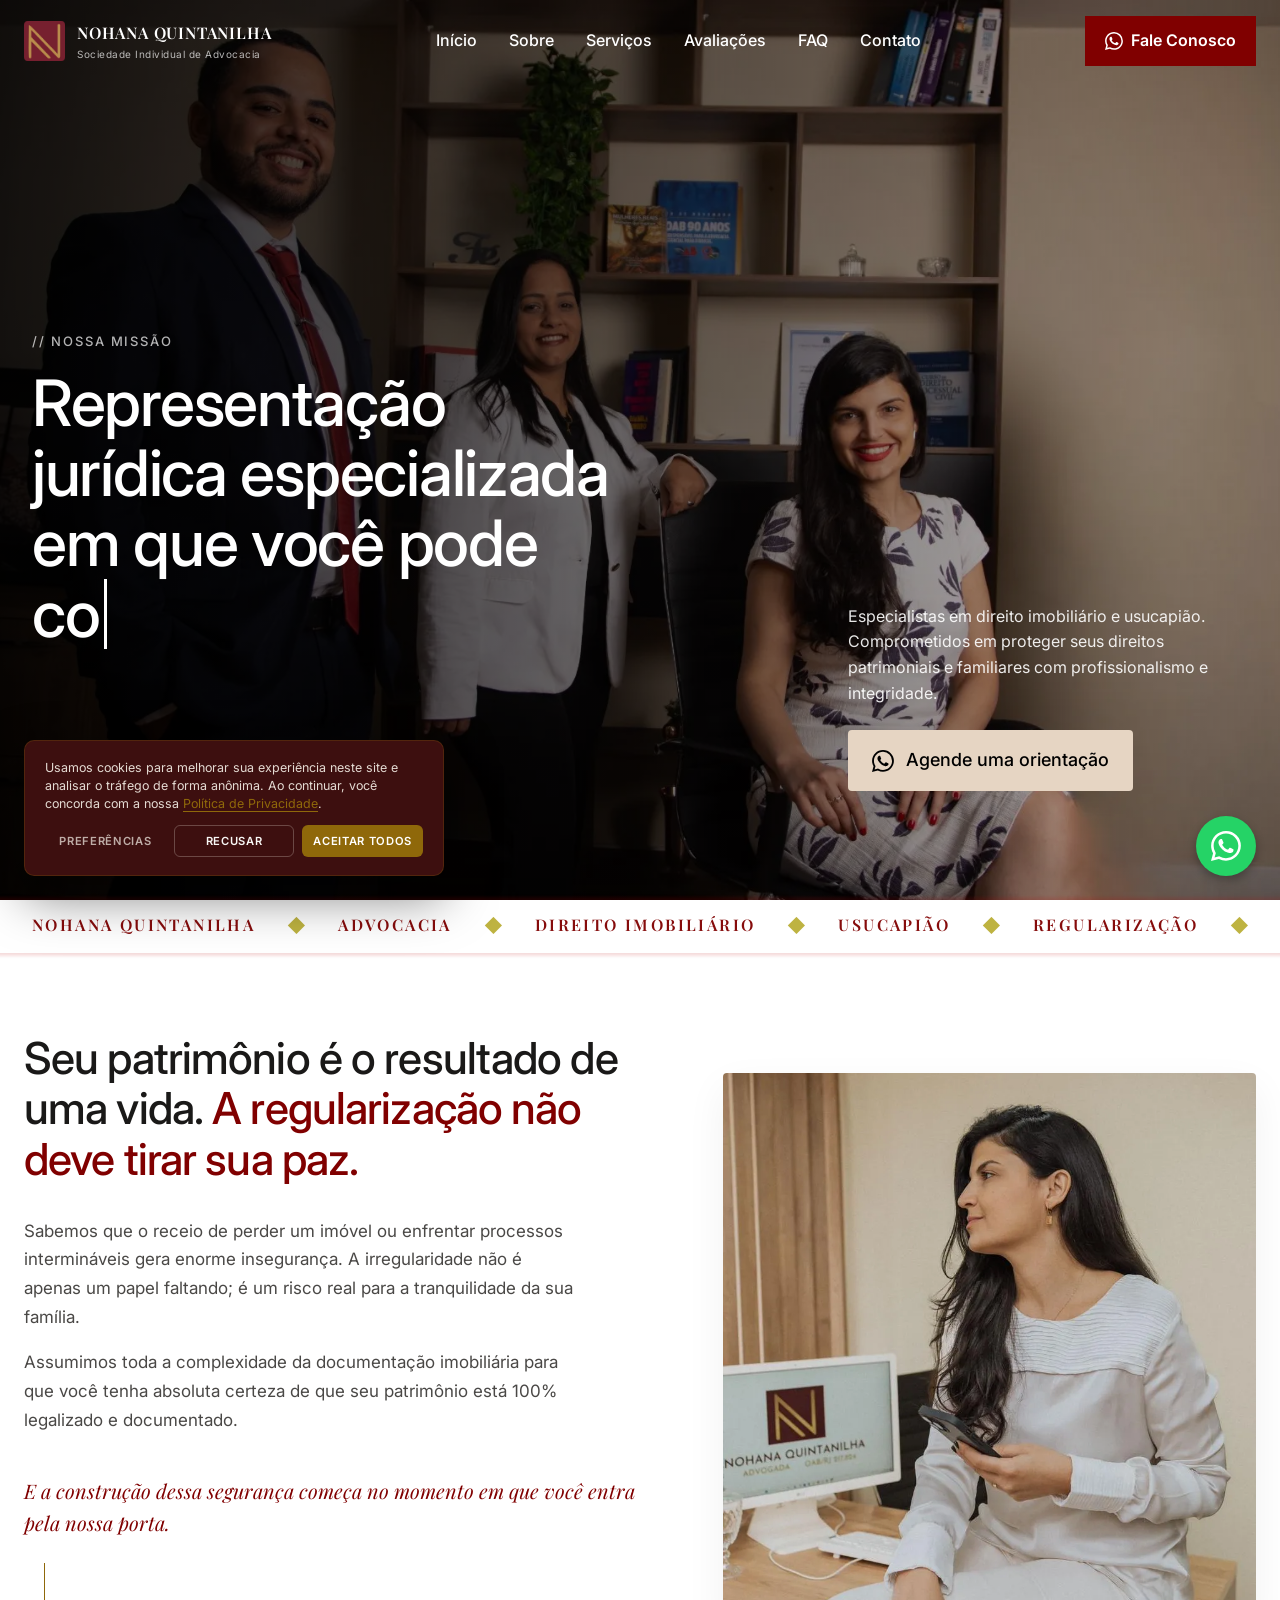
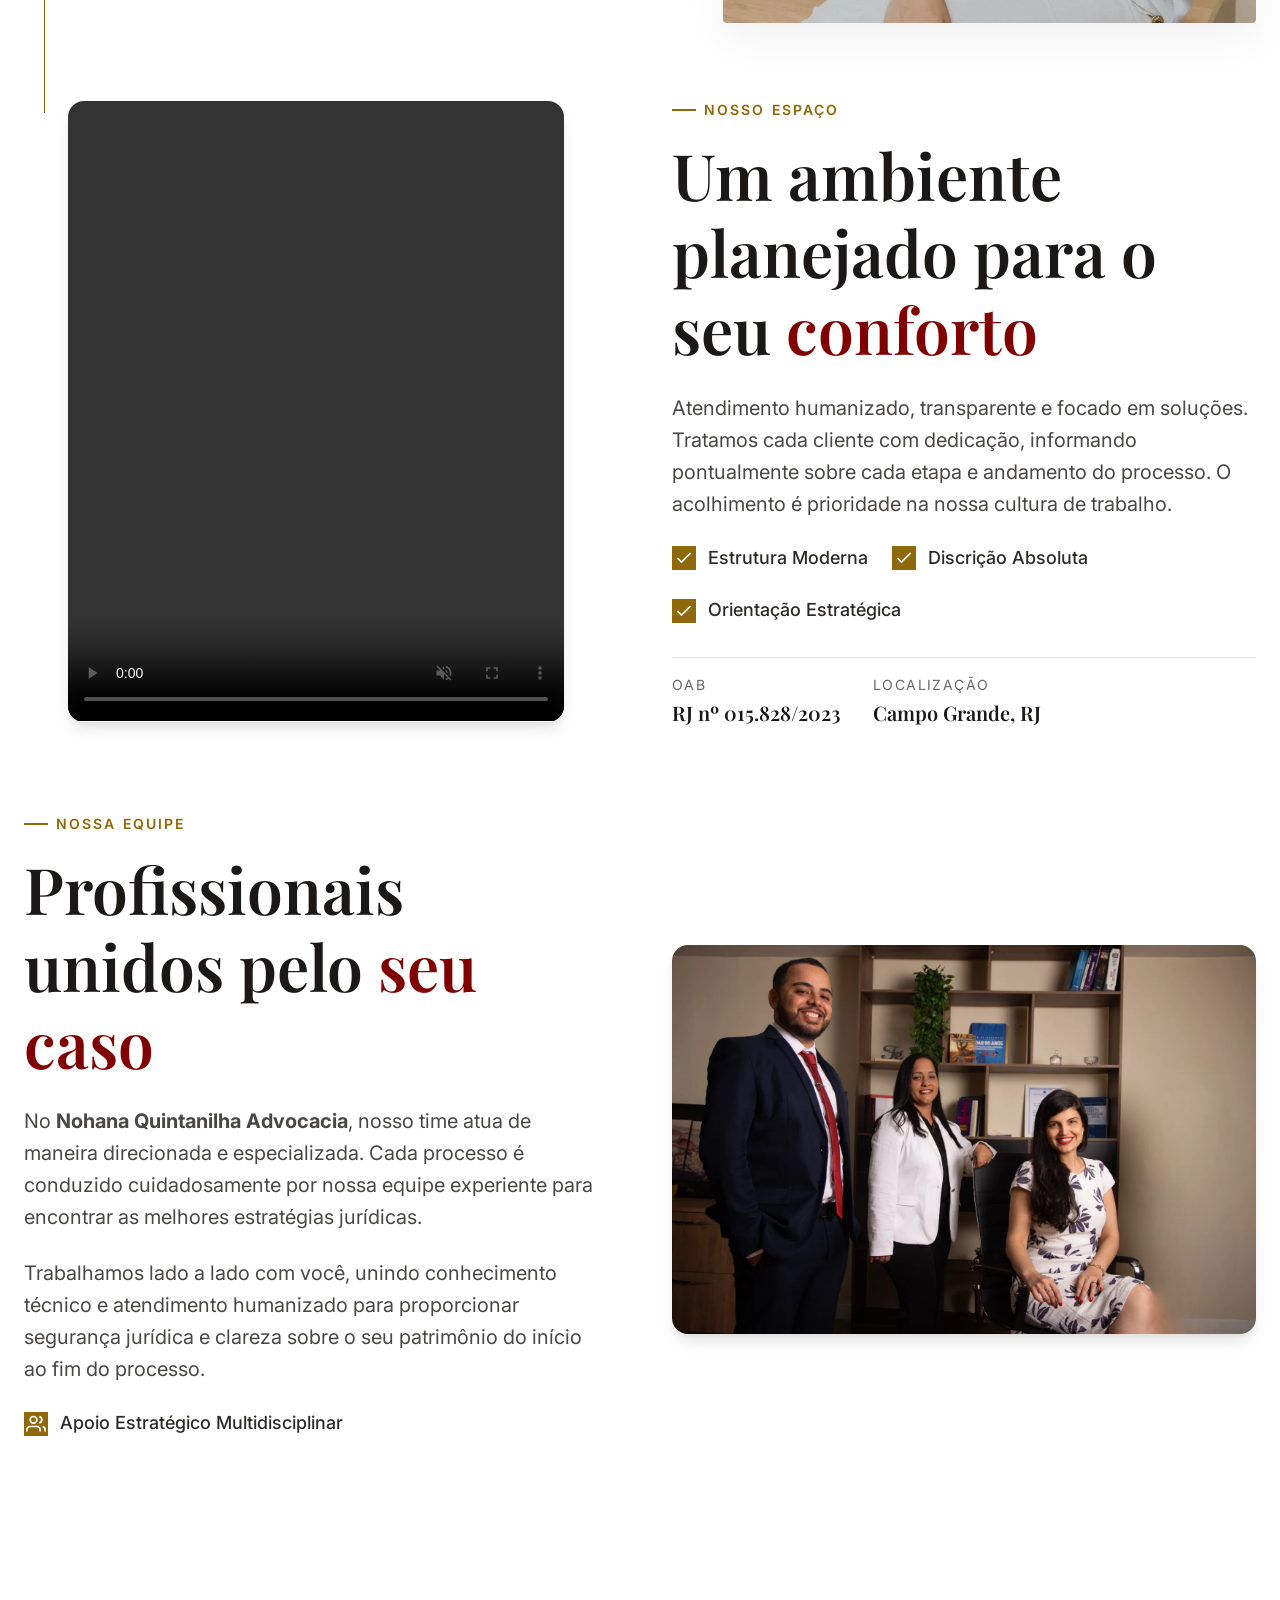
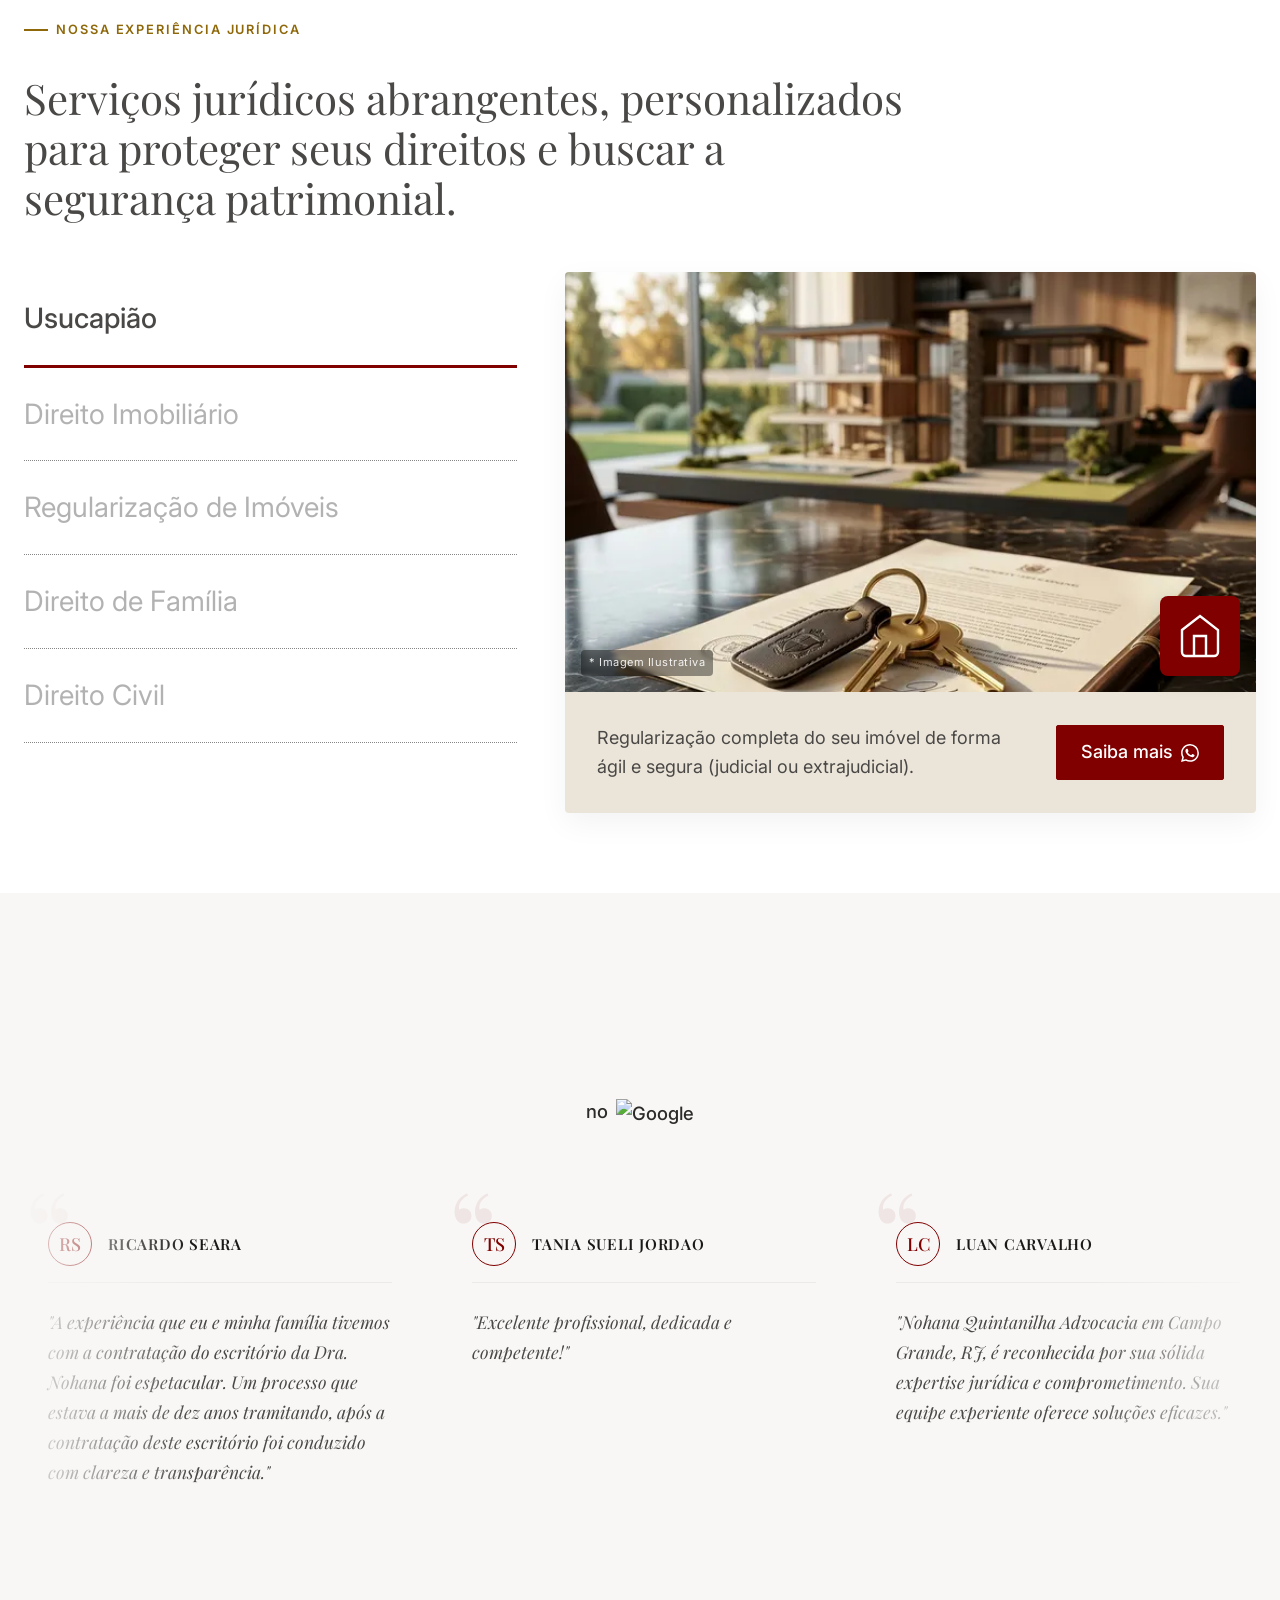
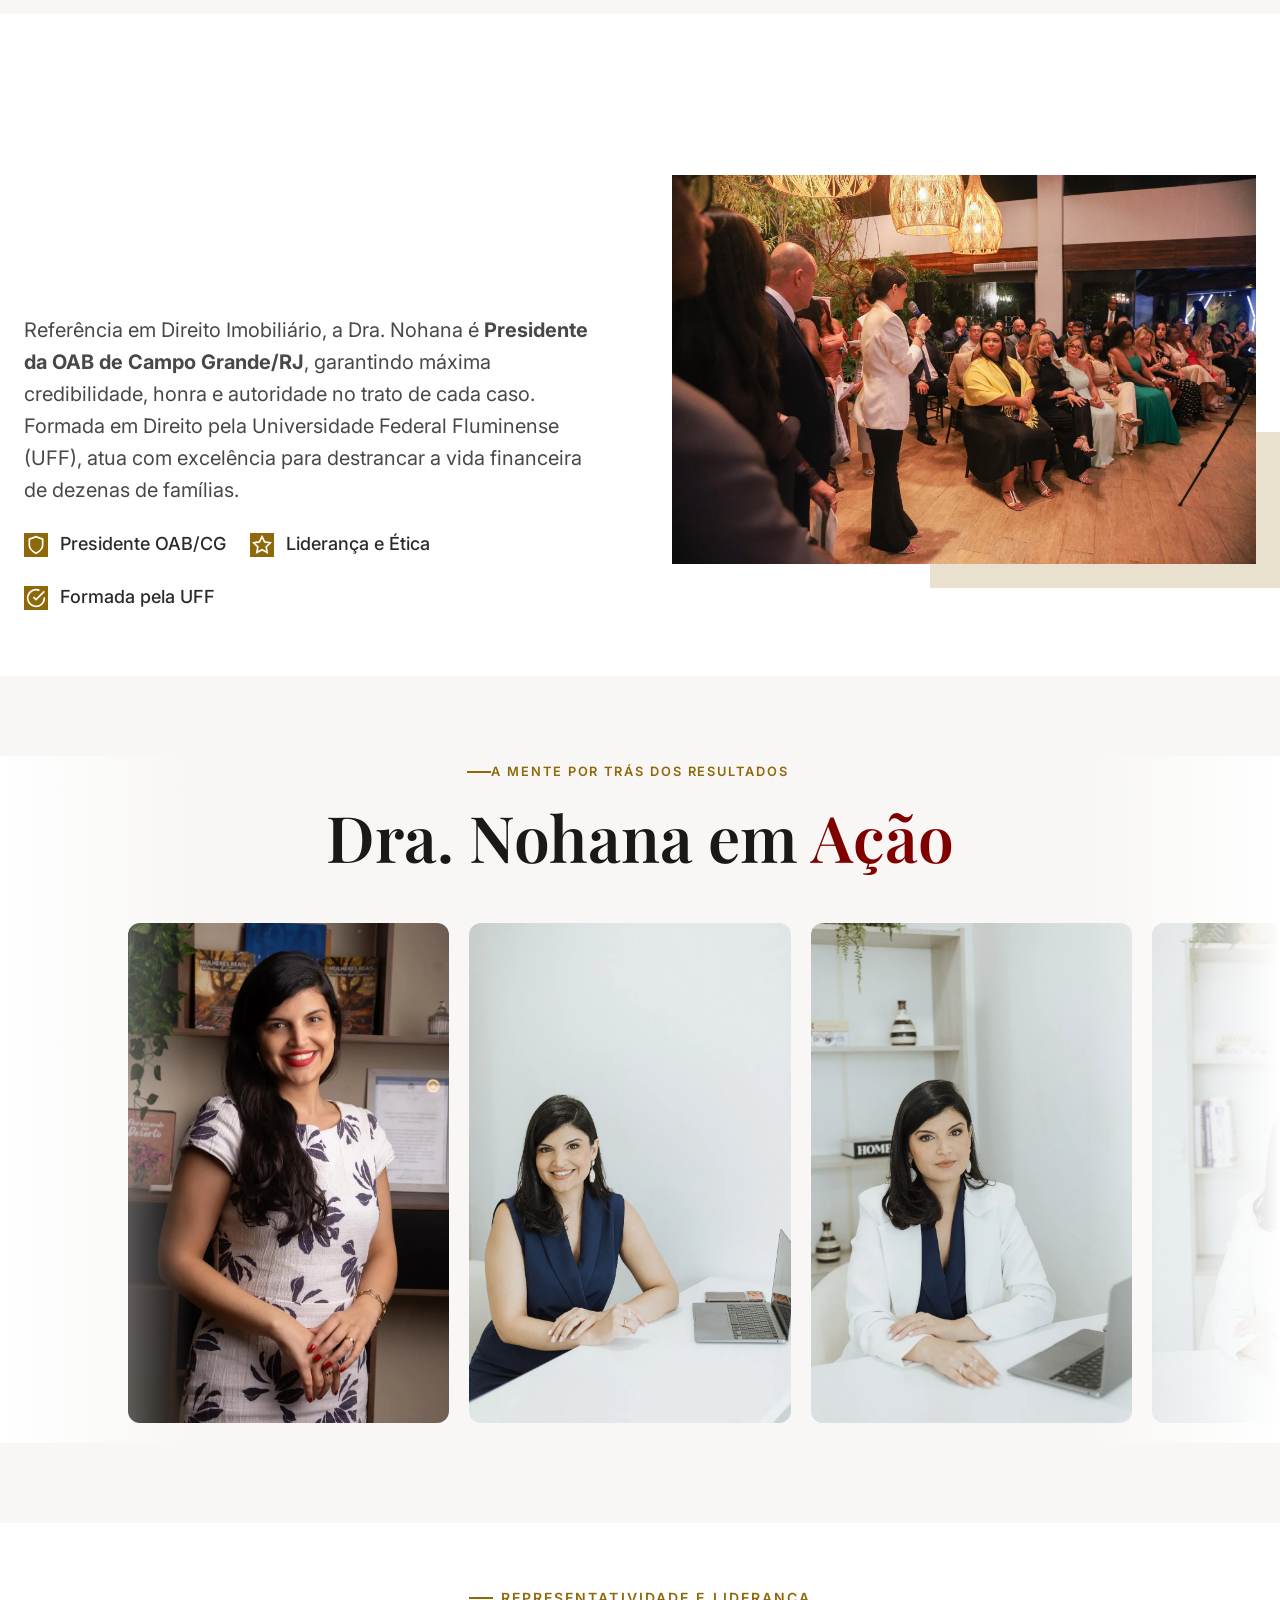
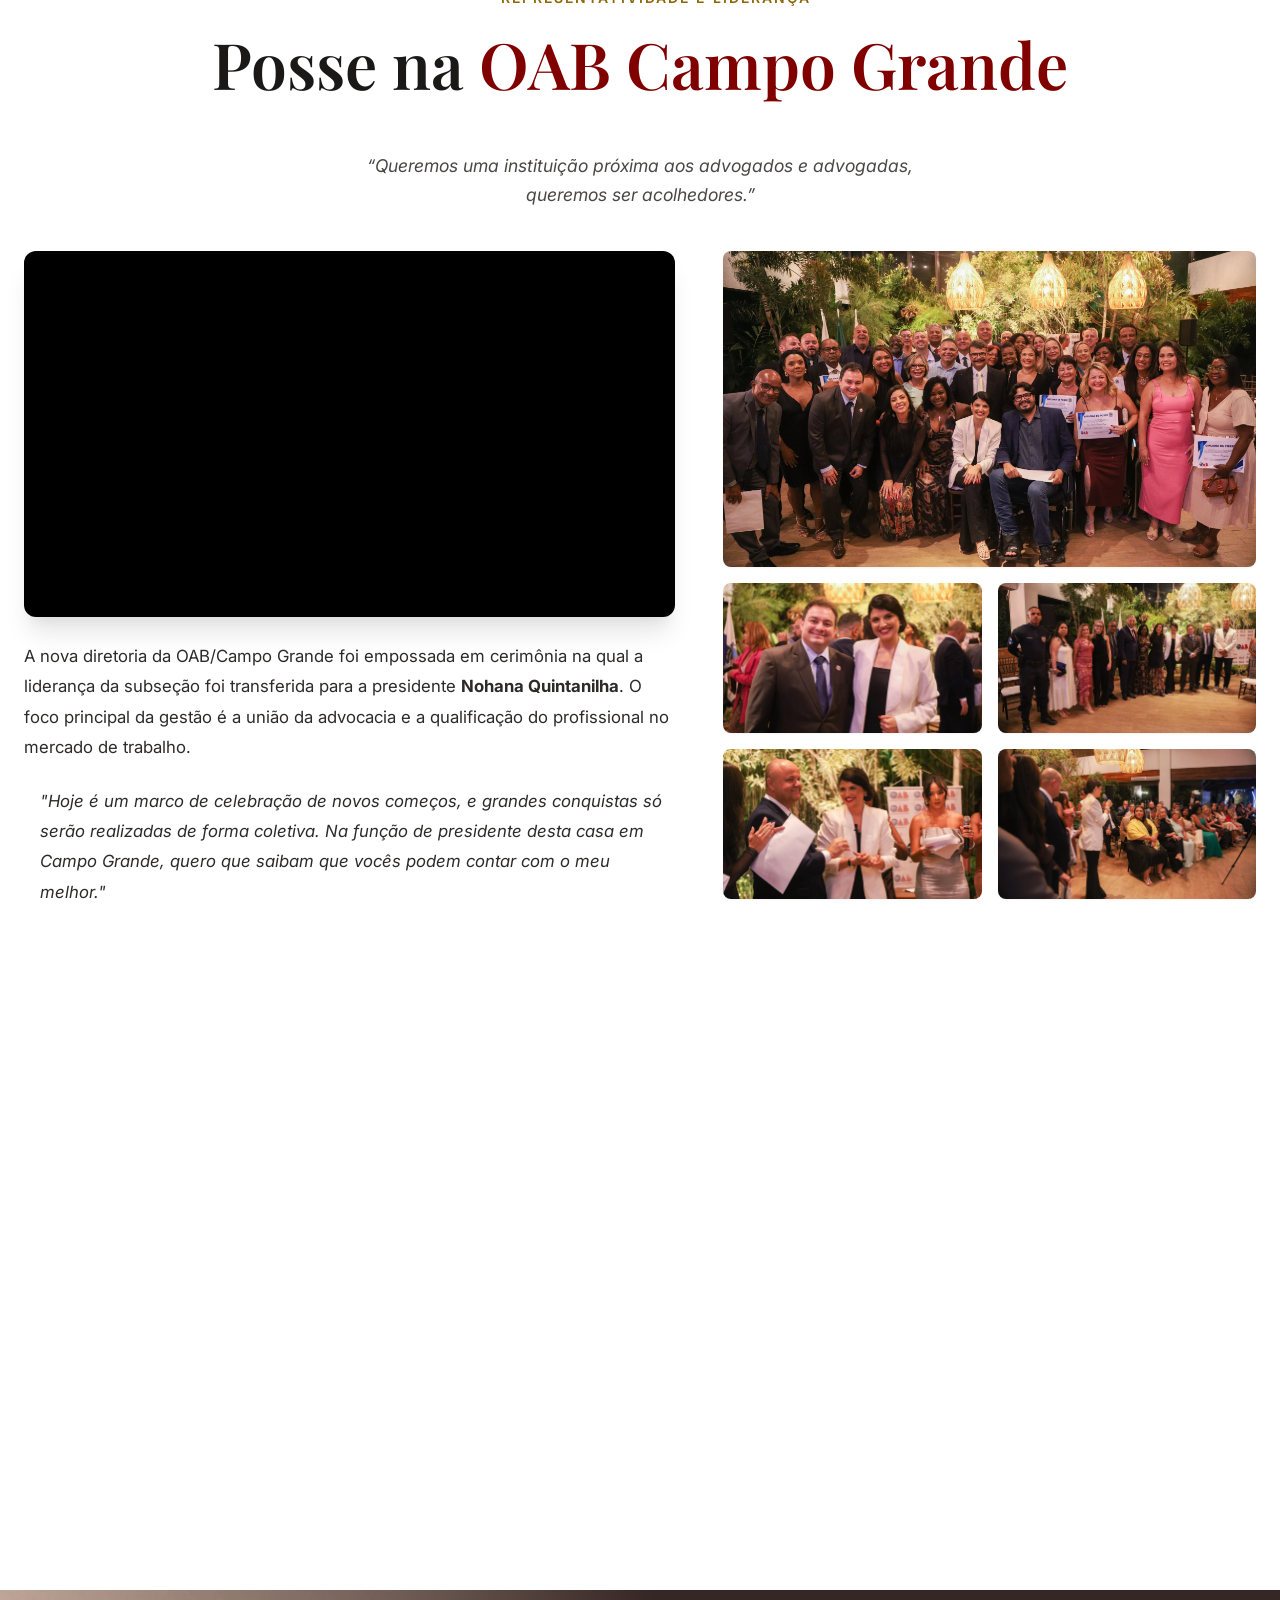
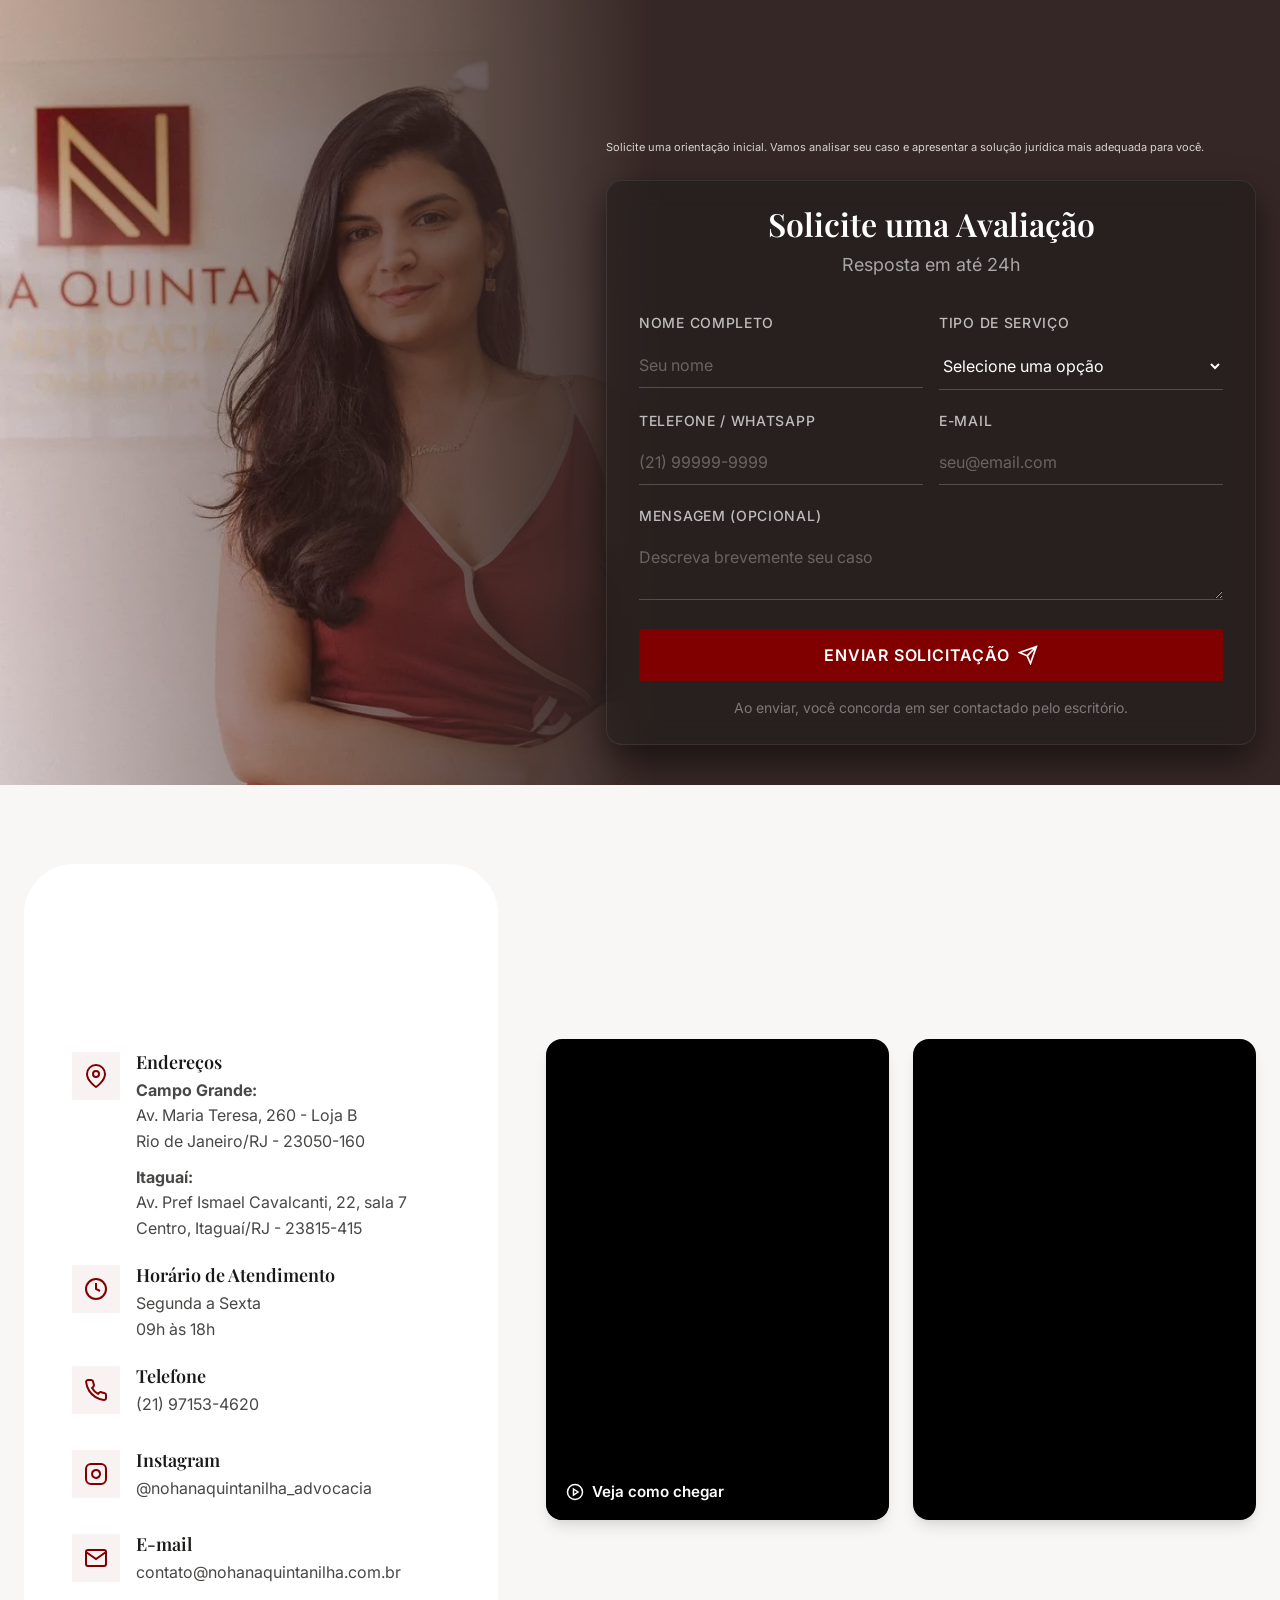
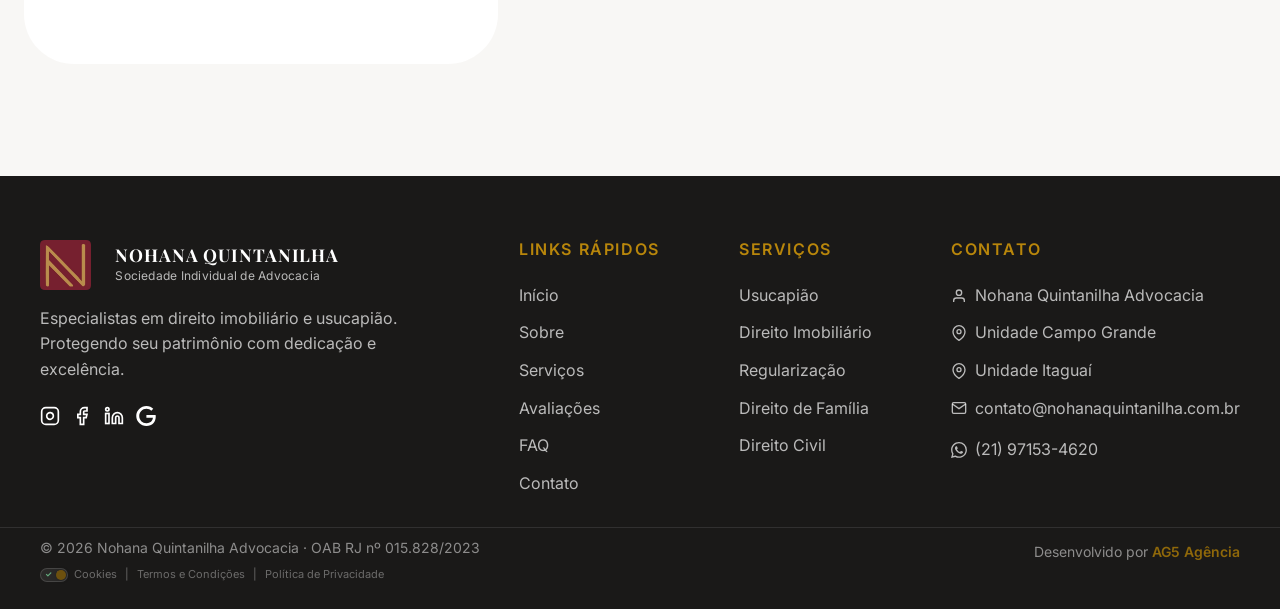
==== commit b405fa02: "Remover referências a "avaliação gratuita" do site Substitui "avaliação gratuita" por "orientação in" ====
--- a/index.html
+++ b/index.html
@@ -1318,8 +1318,8 @@
                     <h2 class="section-title light">Pronto para <span class="highlight-gold">regularizar</span> seu
                         imóvel?</h2>
                     <p class="cta-description">
-                        Agende uma avaliação gratuita. Vamos analisar seu caso e apresentar
-                        a melhor solução jurídica para você.
+                        Solicite uma orientação inicial. Vamos analisar seu caso e apresentar
+                        a solução jurídica mais adequada para você.
                     </p>
                 </div>
 
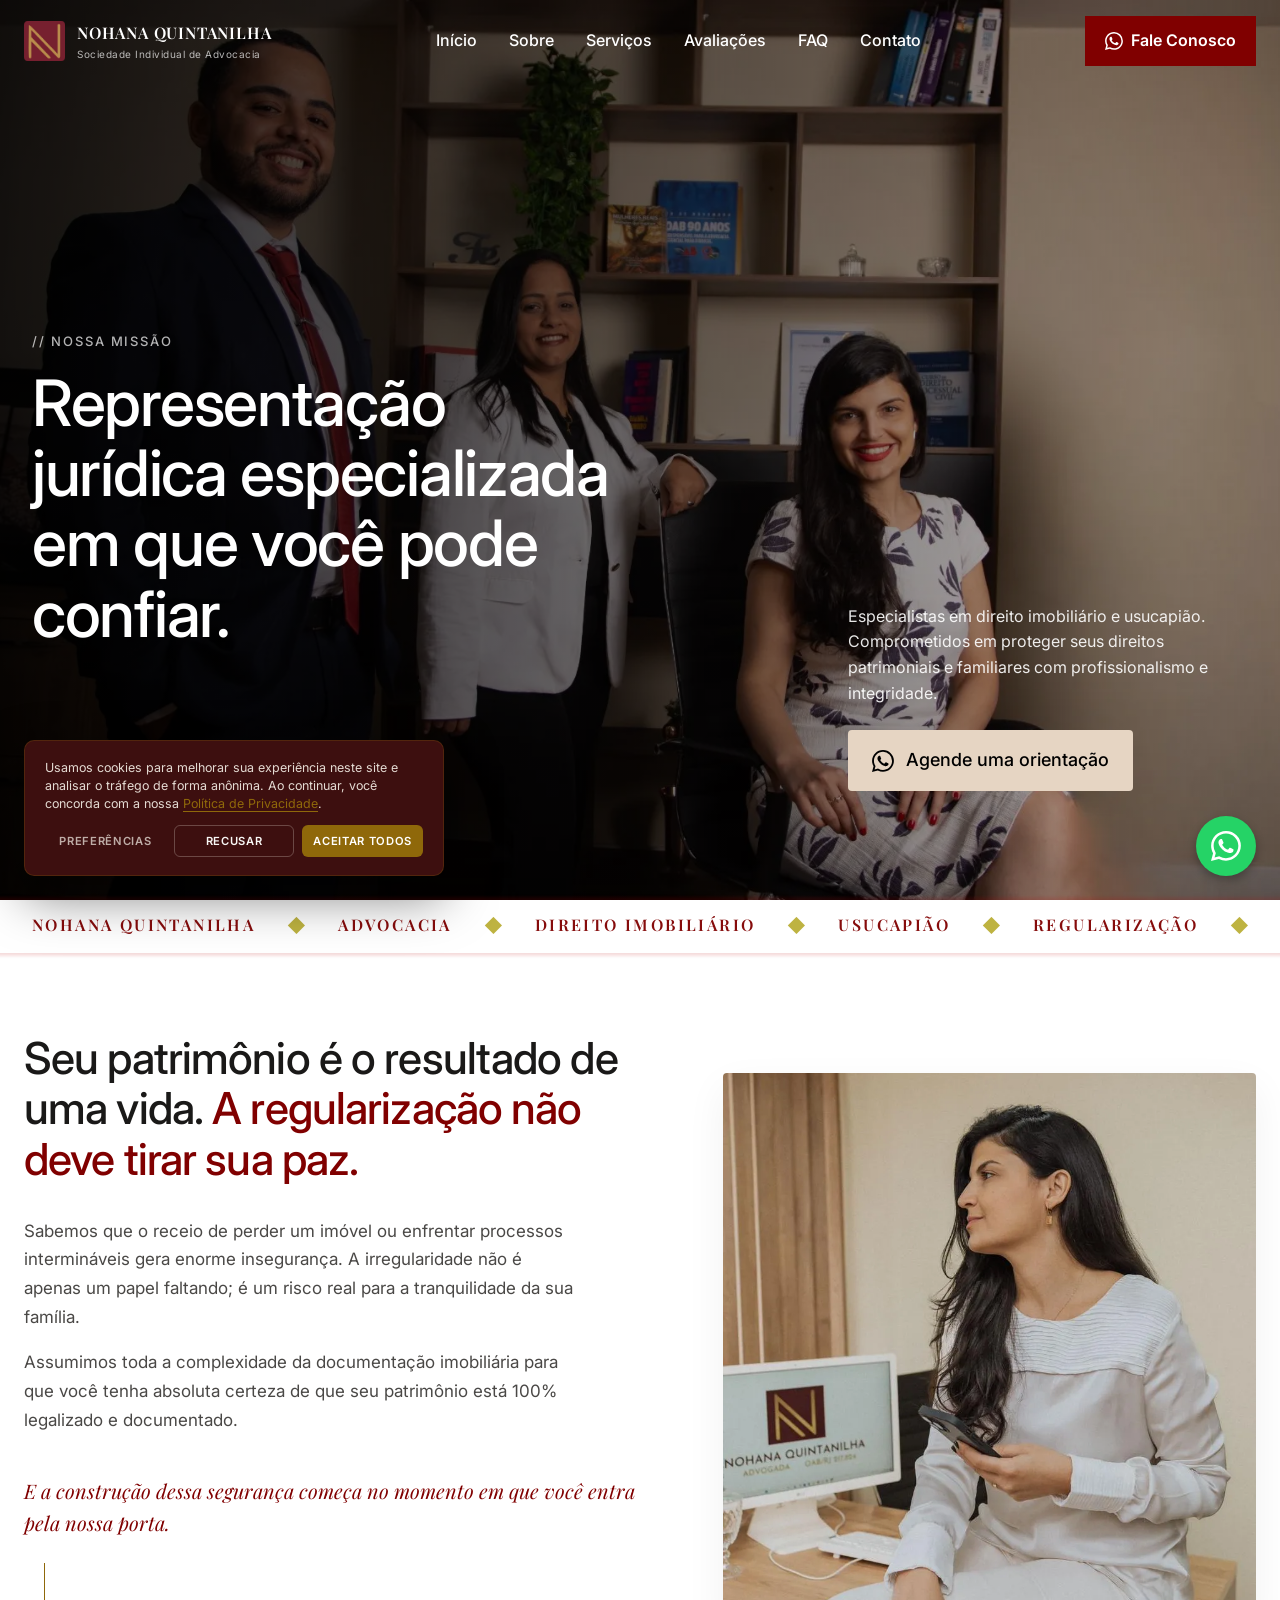
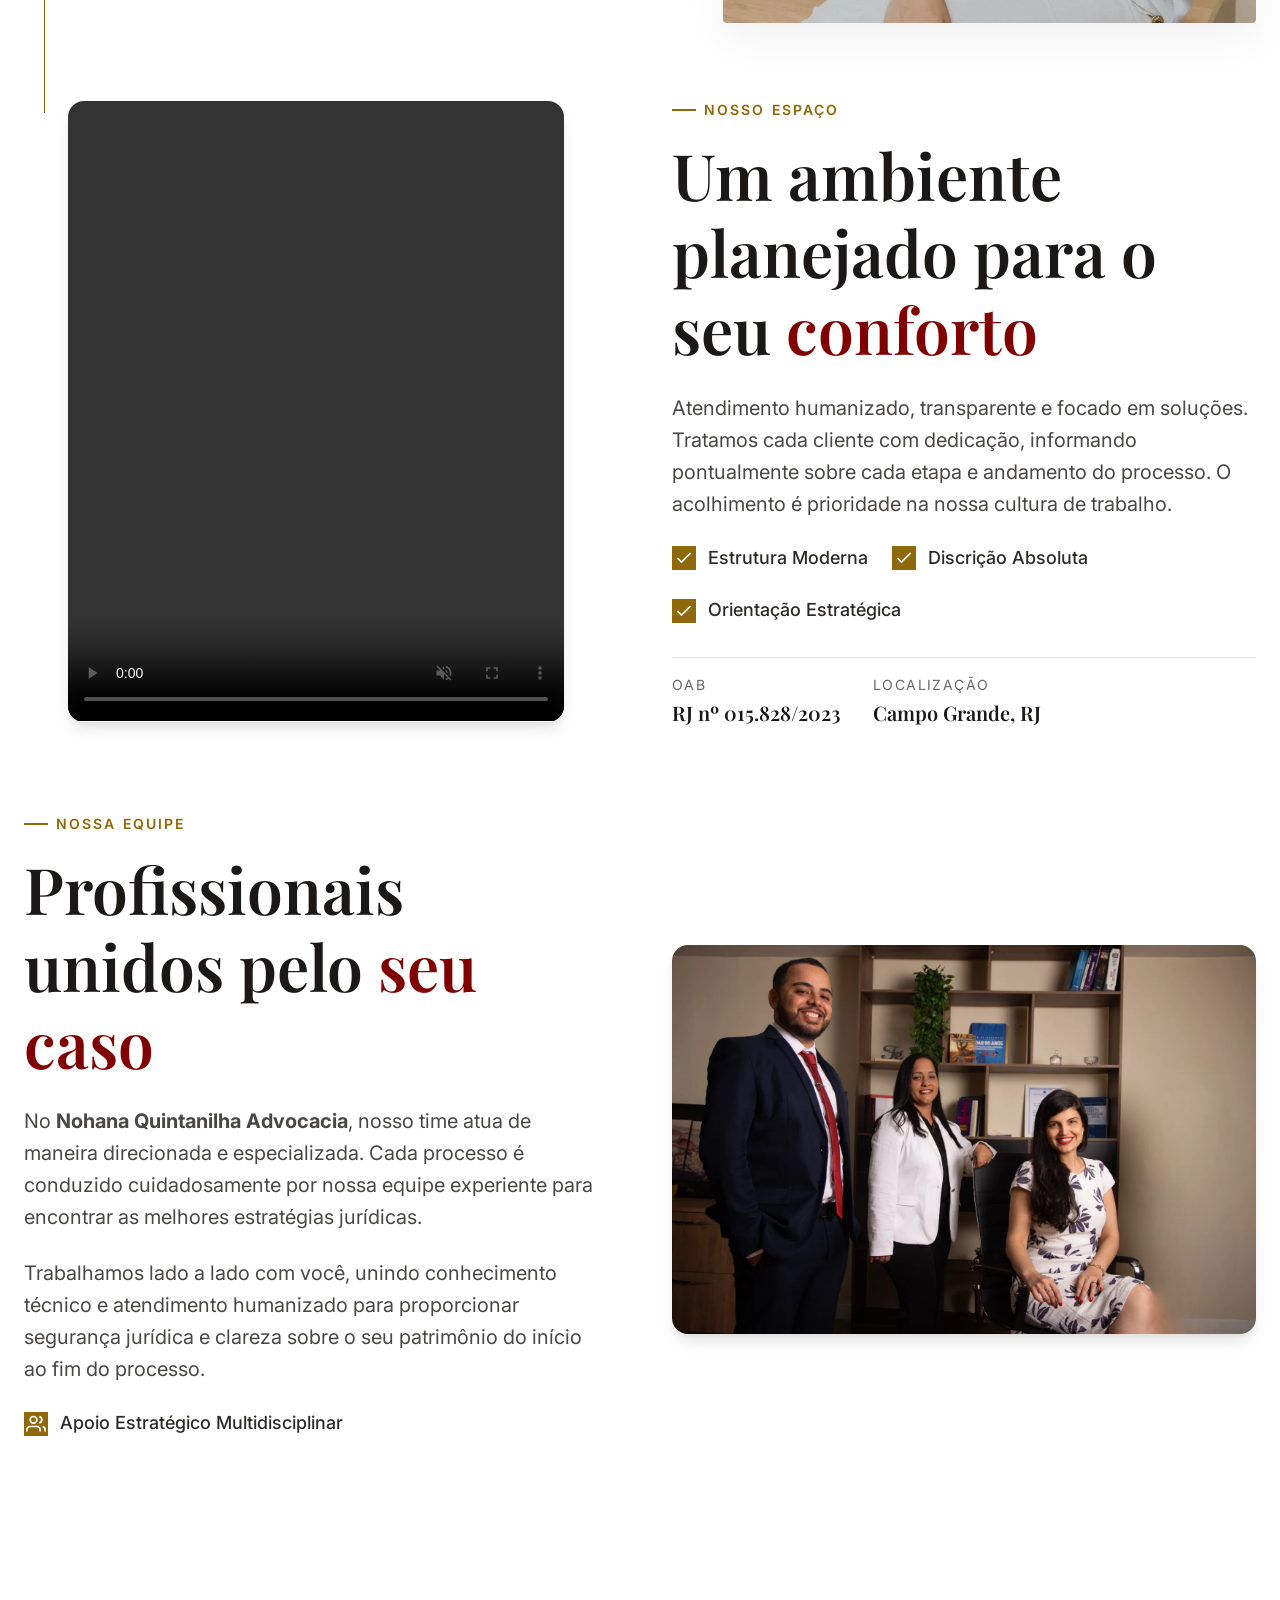
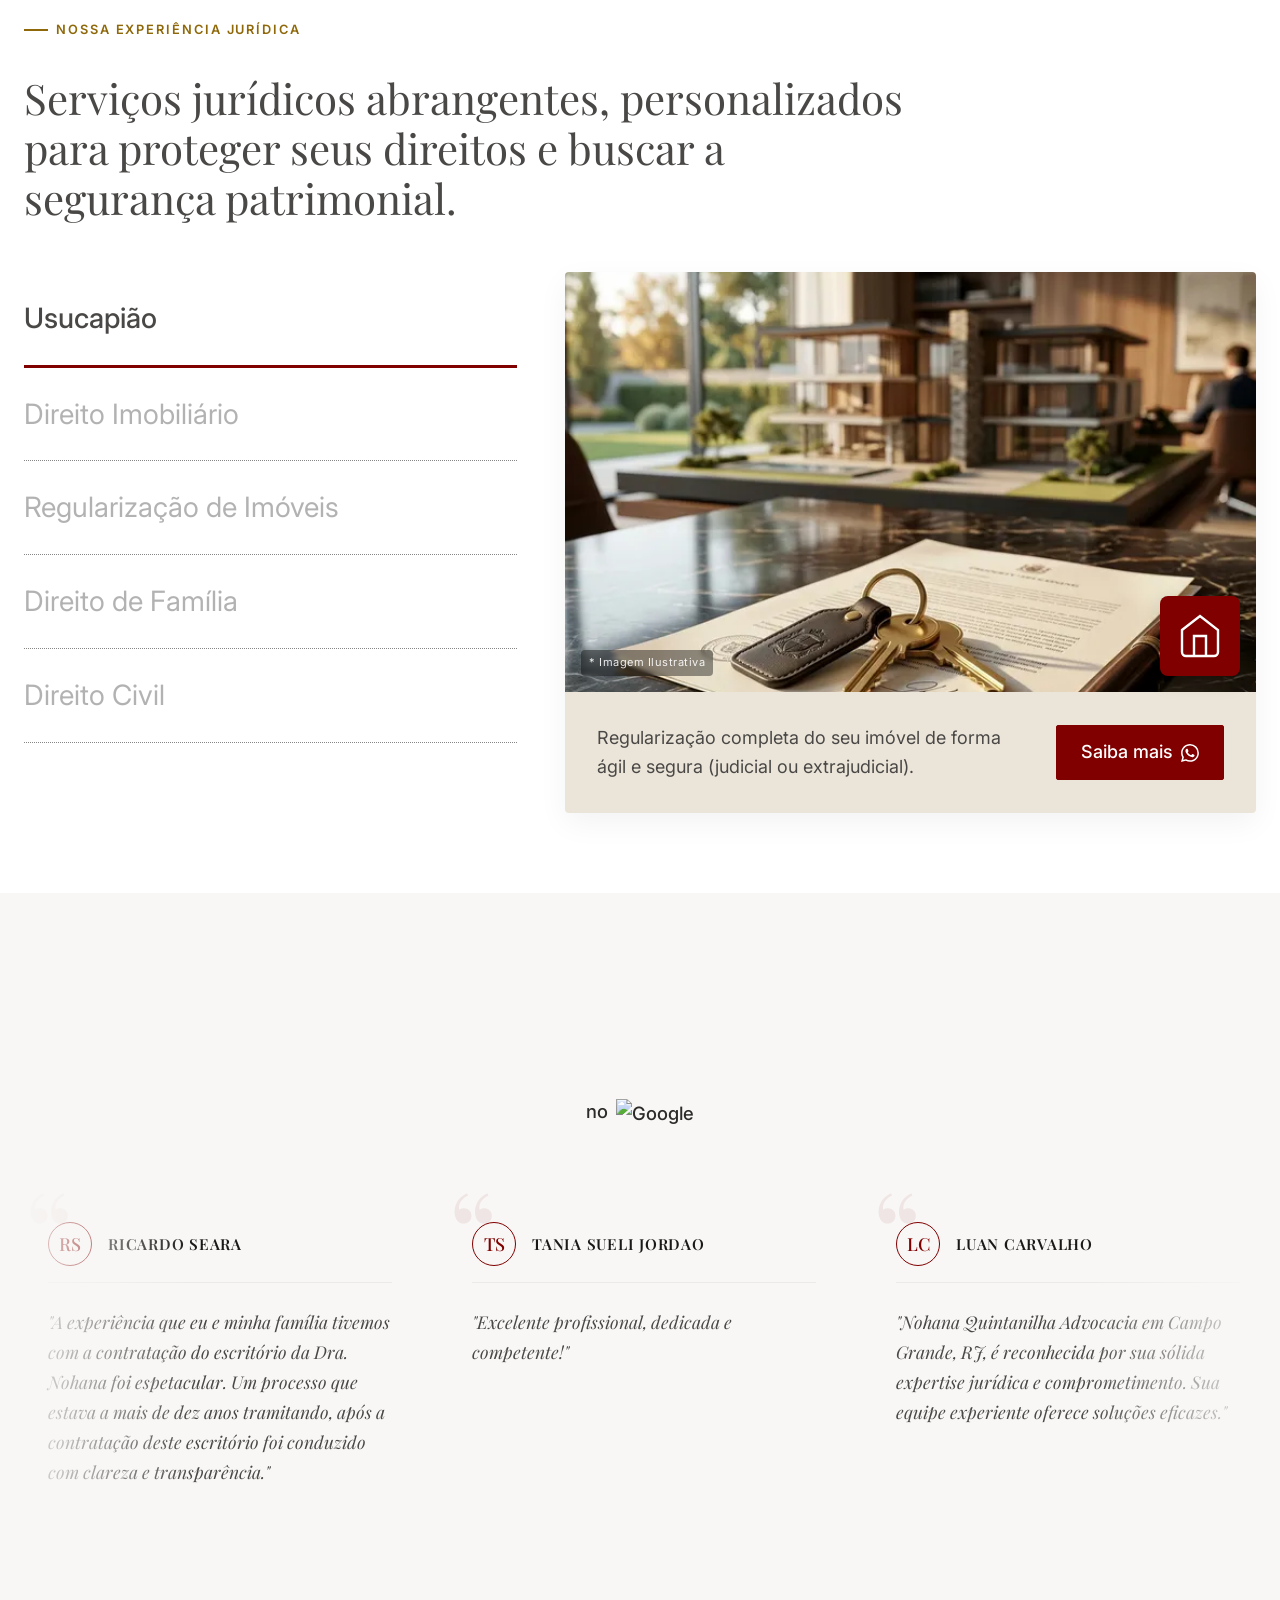
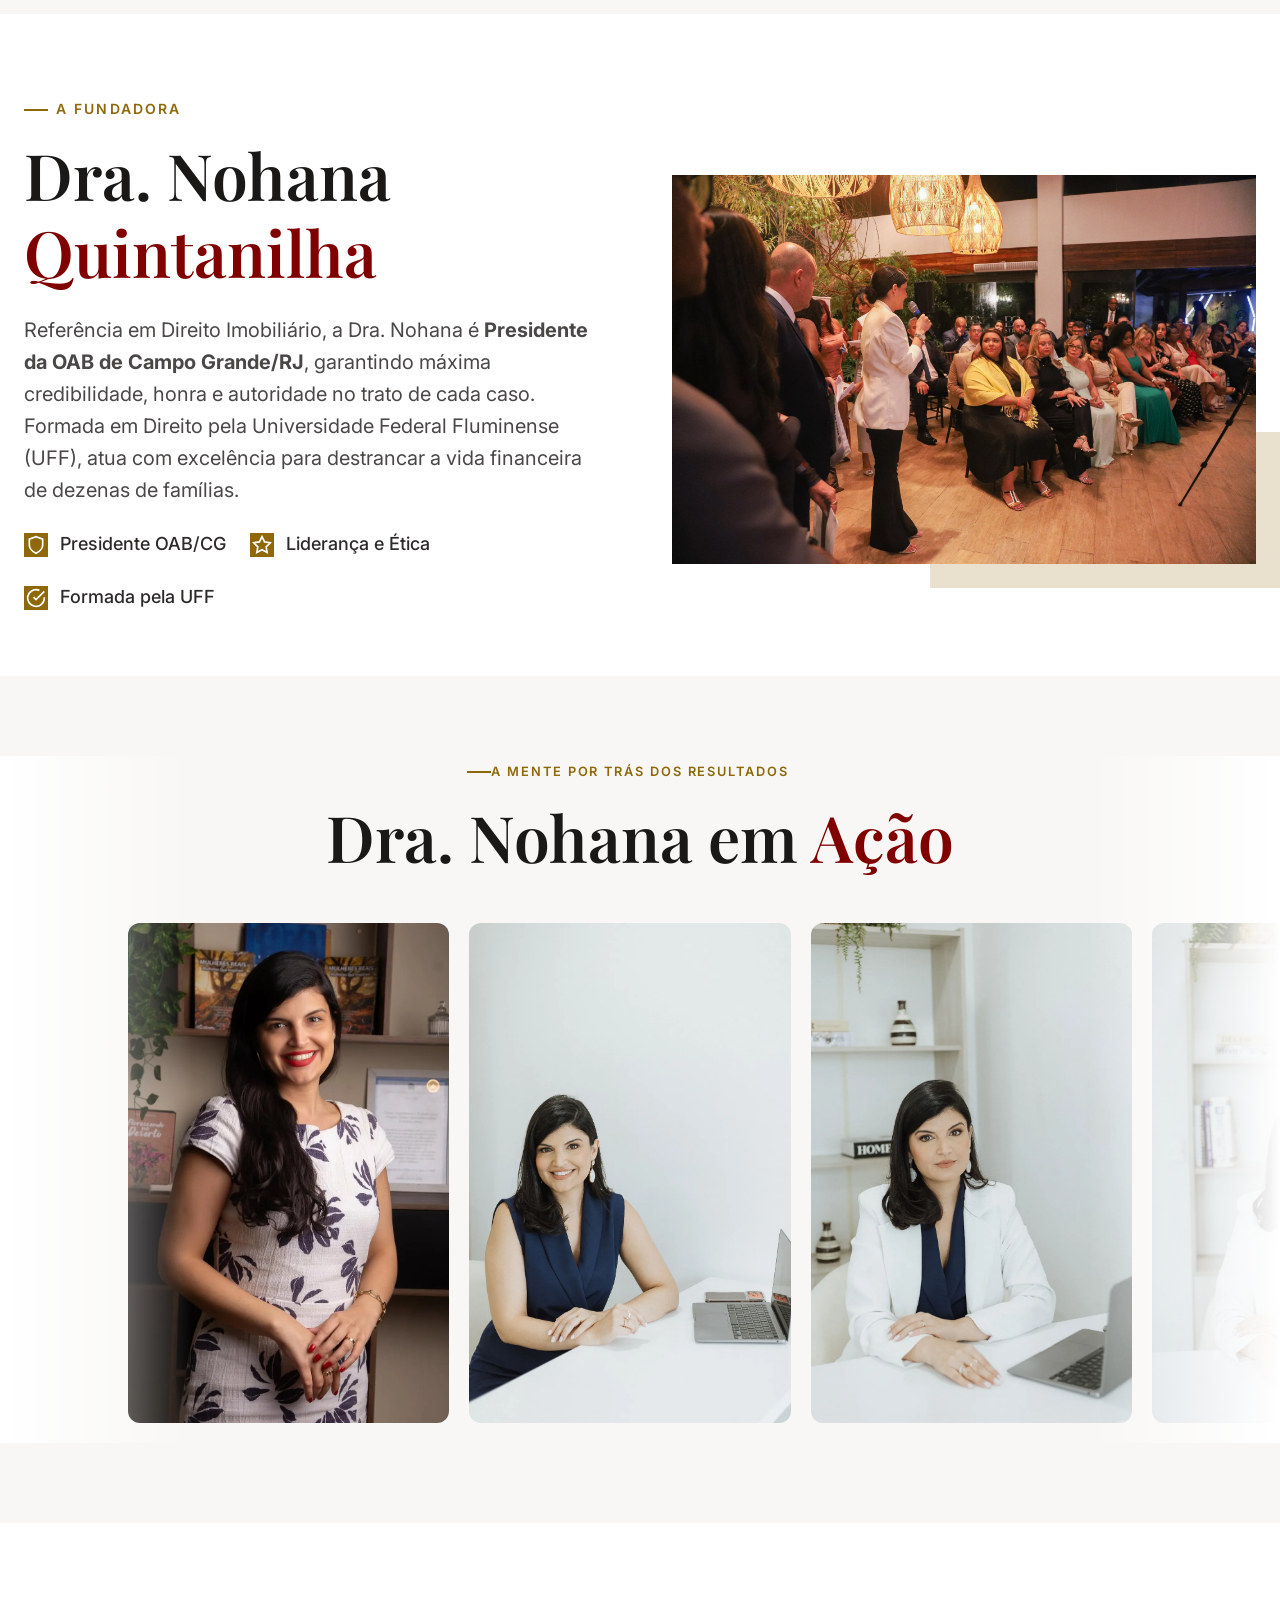
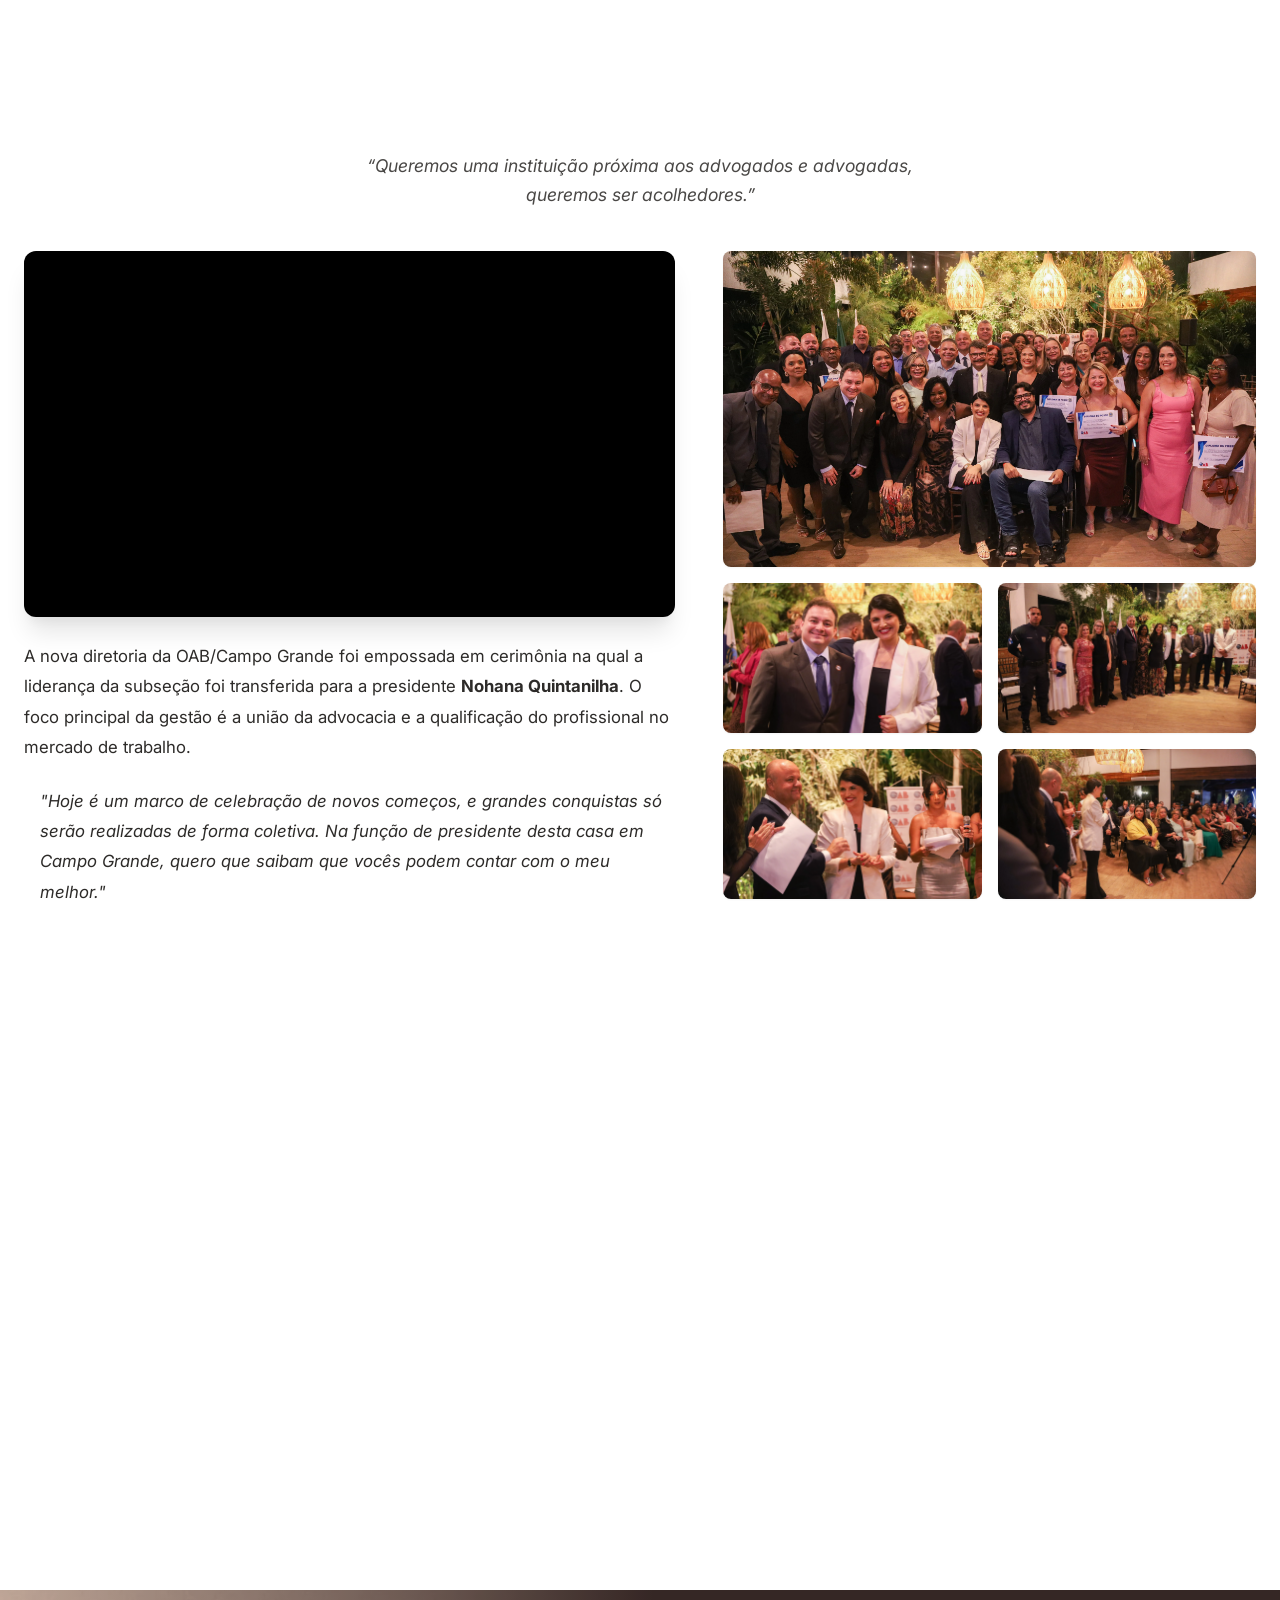
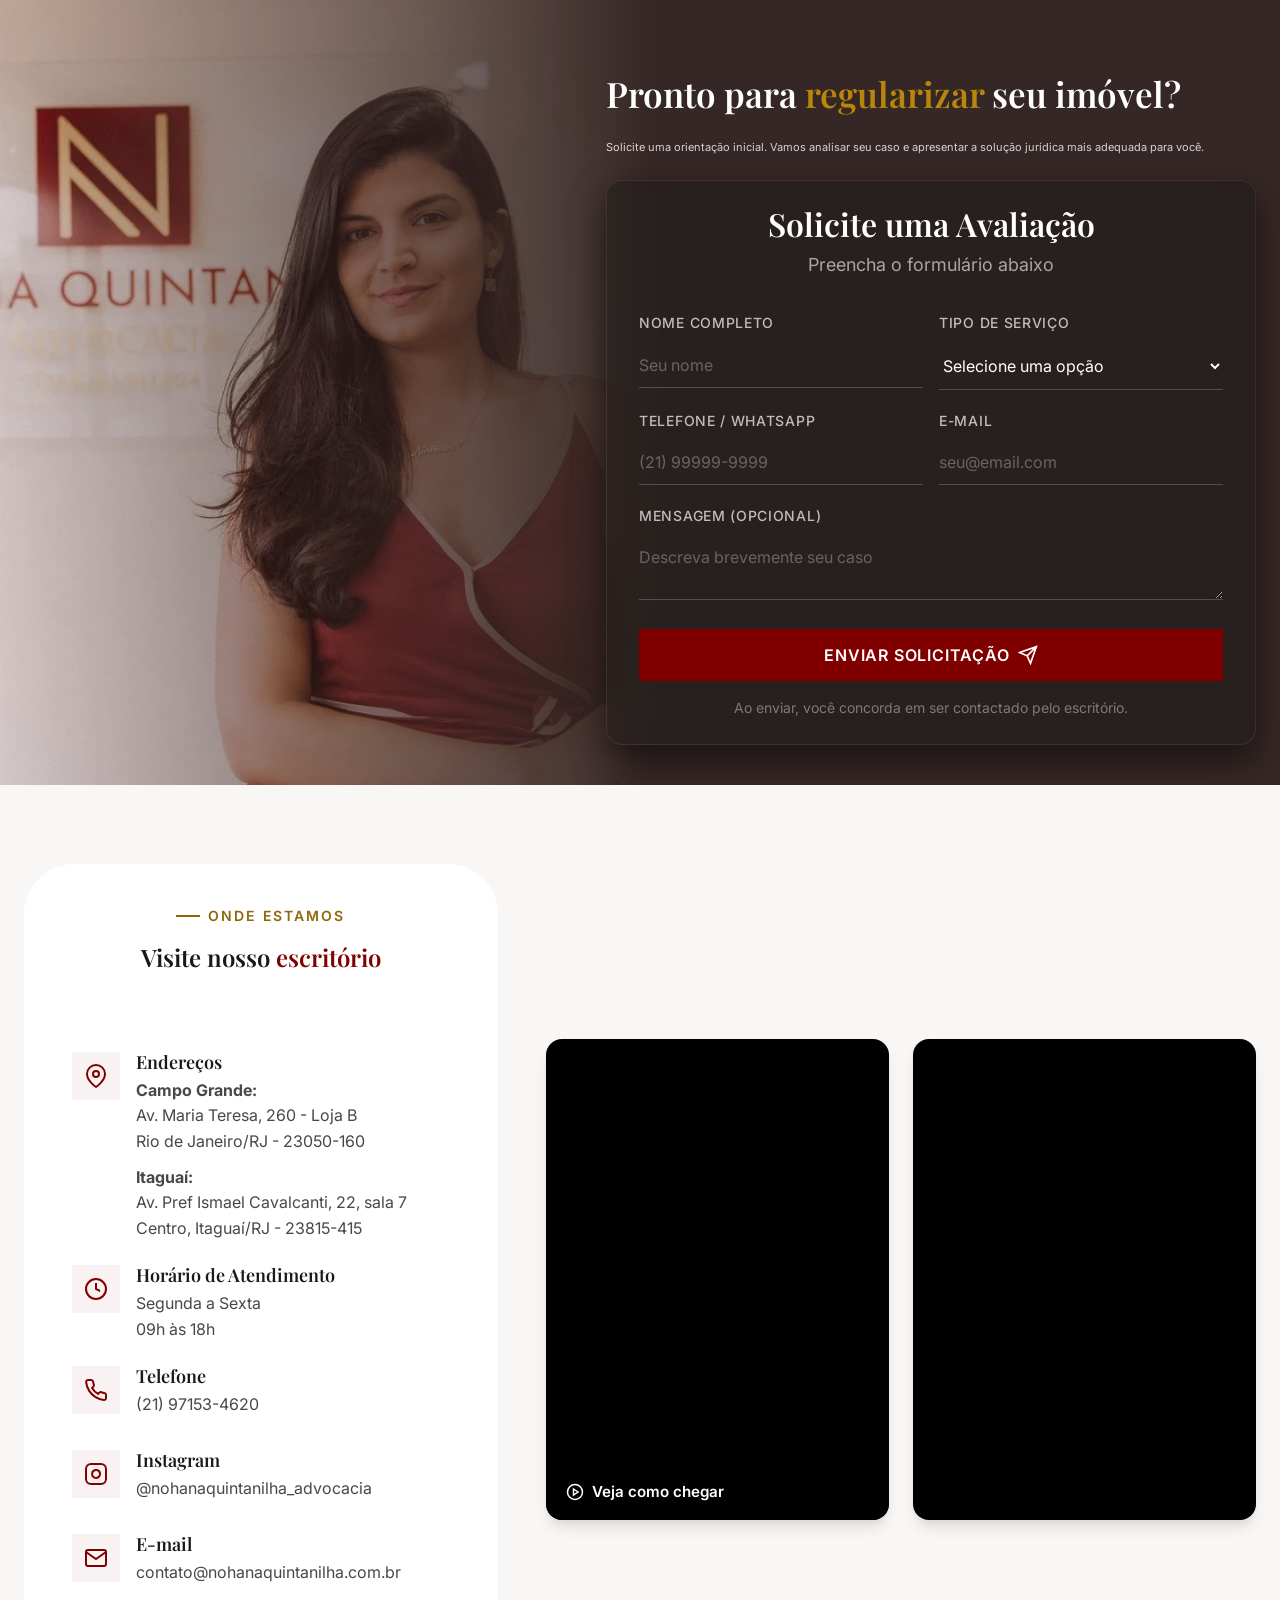
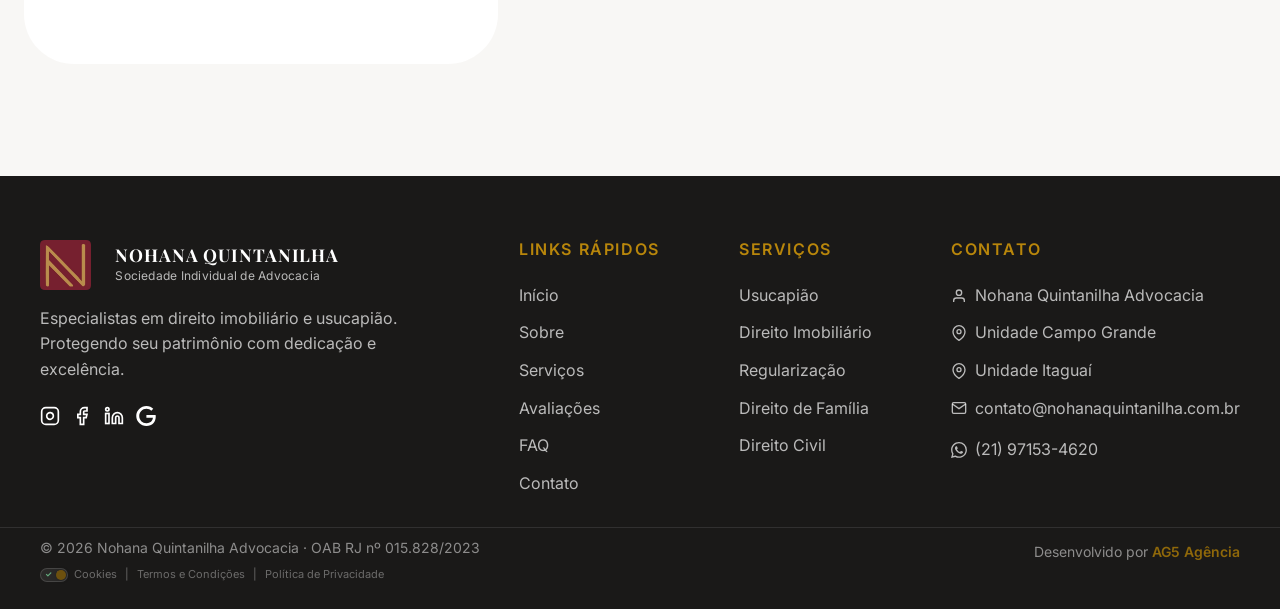
==== commit 5f0b80d7: "Remover promessa de prazo de resposta do formulário Substitui "Resposta em até 24h" por "Preencha o " ====
--- a/index.html
+++ b/index.html
@@ -1327,7 +1327,7 @@
                     <form id="contactForm" class="contact-form">
                         <div class="form-header">
                             <h3>Solicite uma Avaliação</h3>
-                            <p>Resposta em até 24h</p>
+                            <p>Preencha o formulário abaixo</p>
                         </div>
 
                         <div class="form-row">
